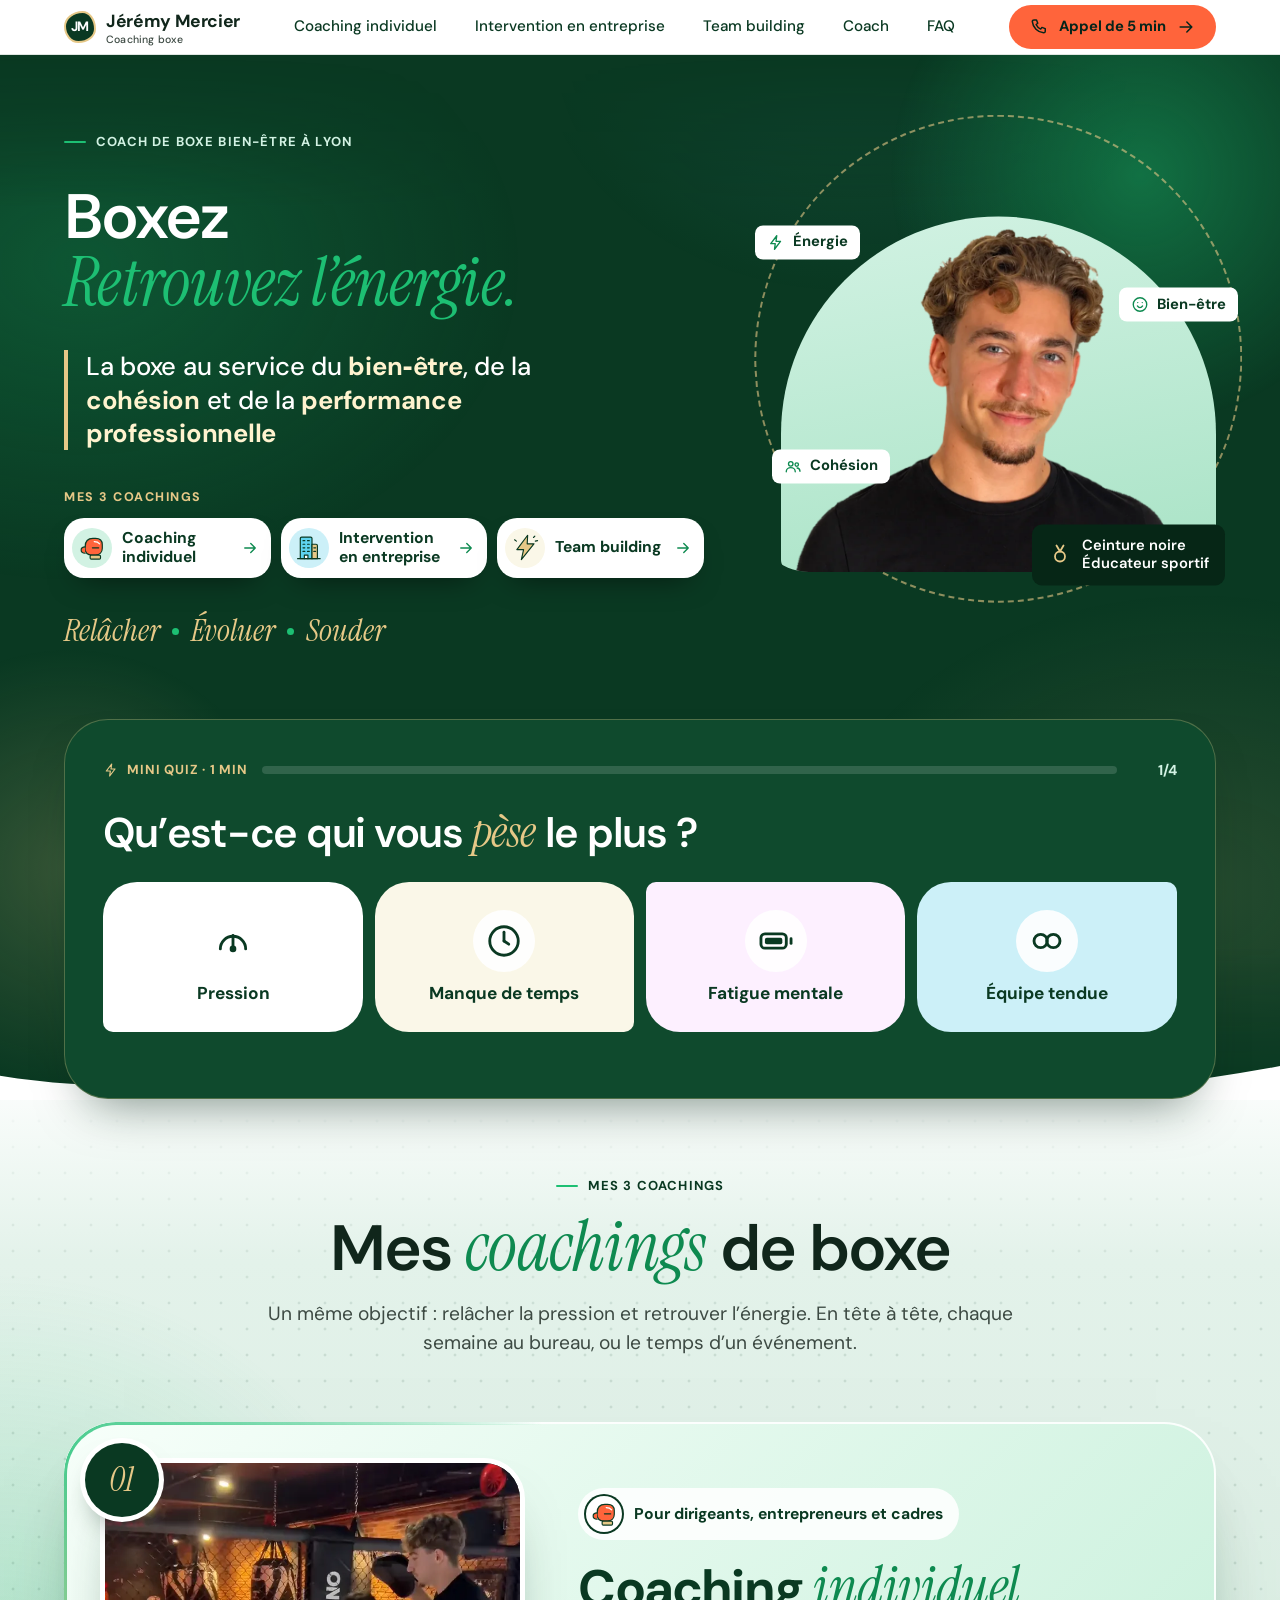
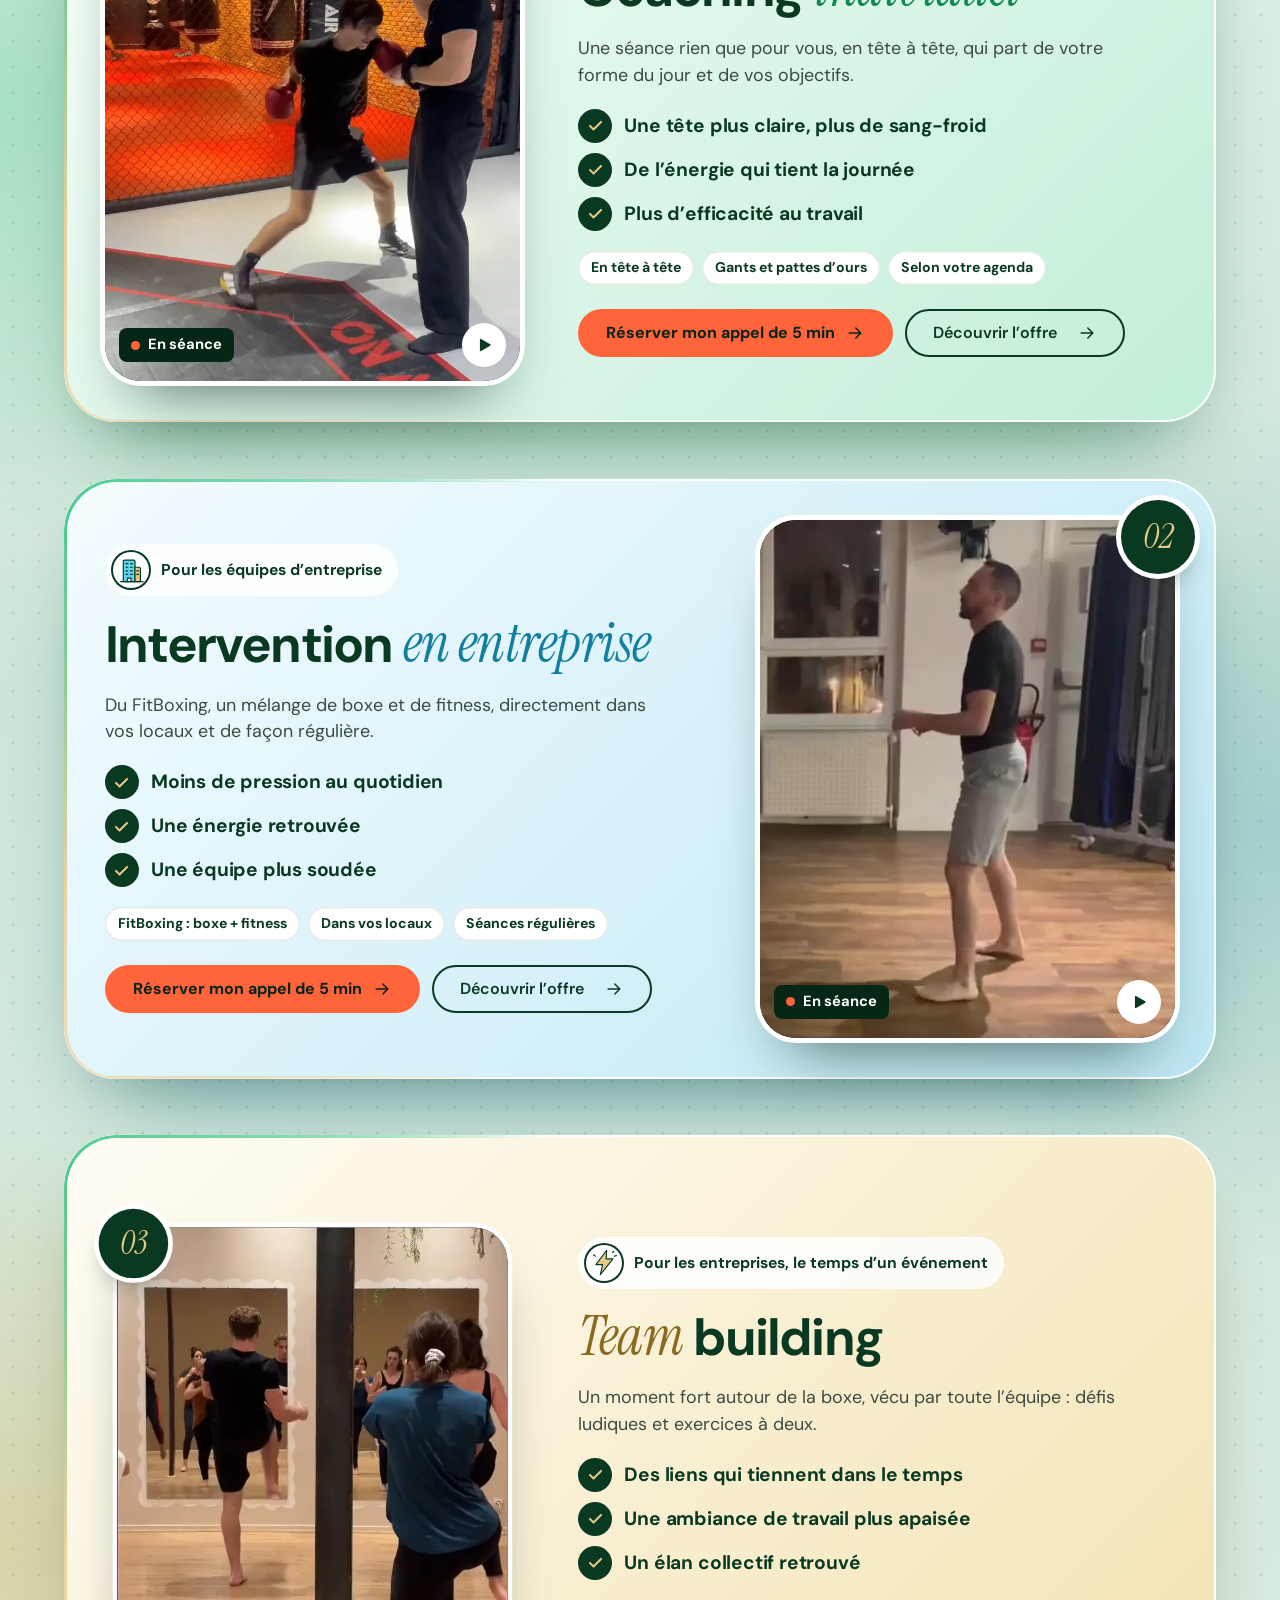
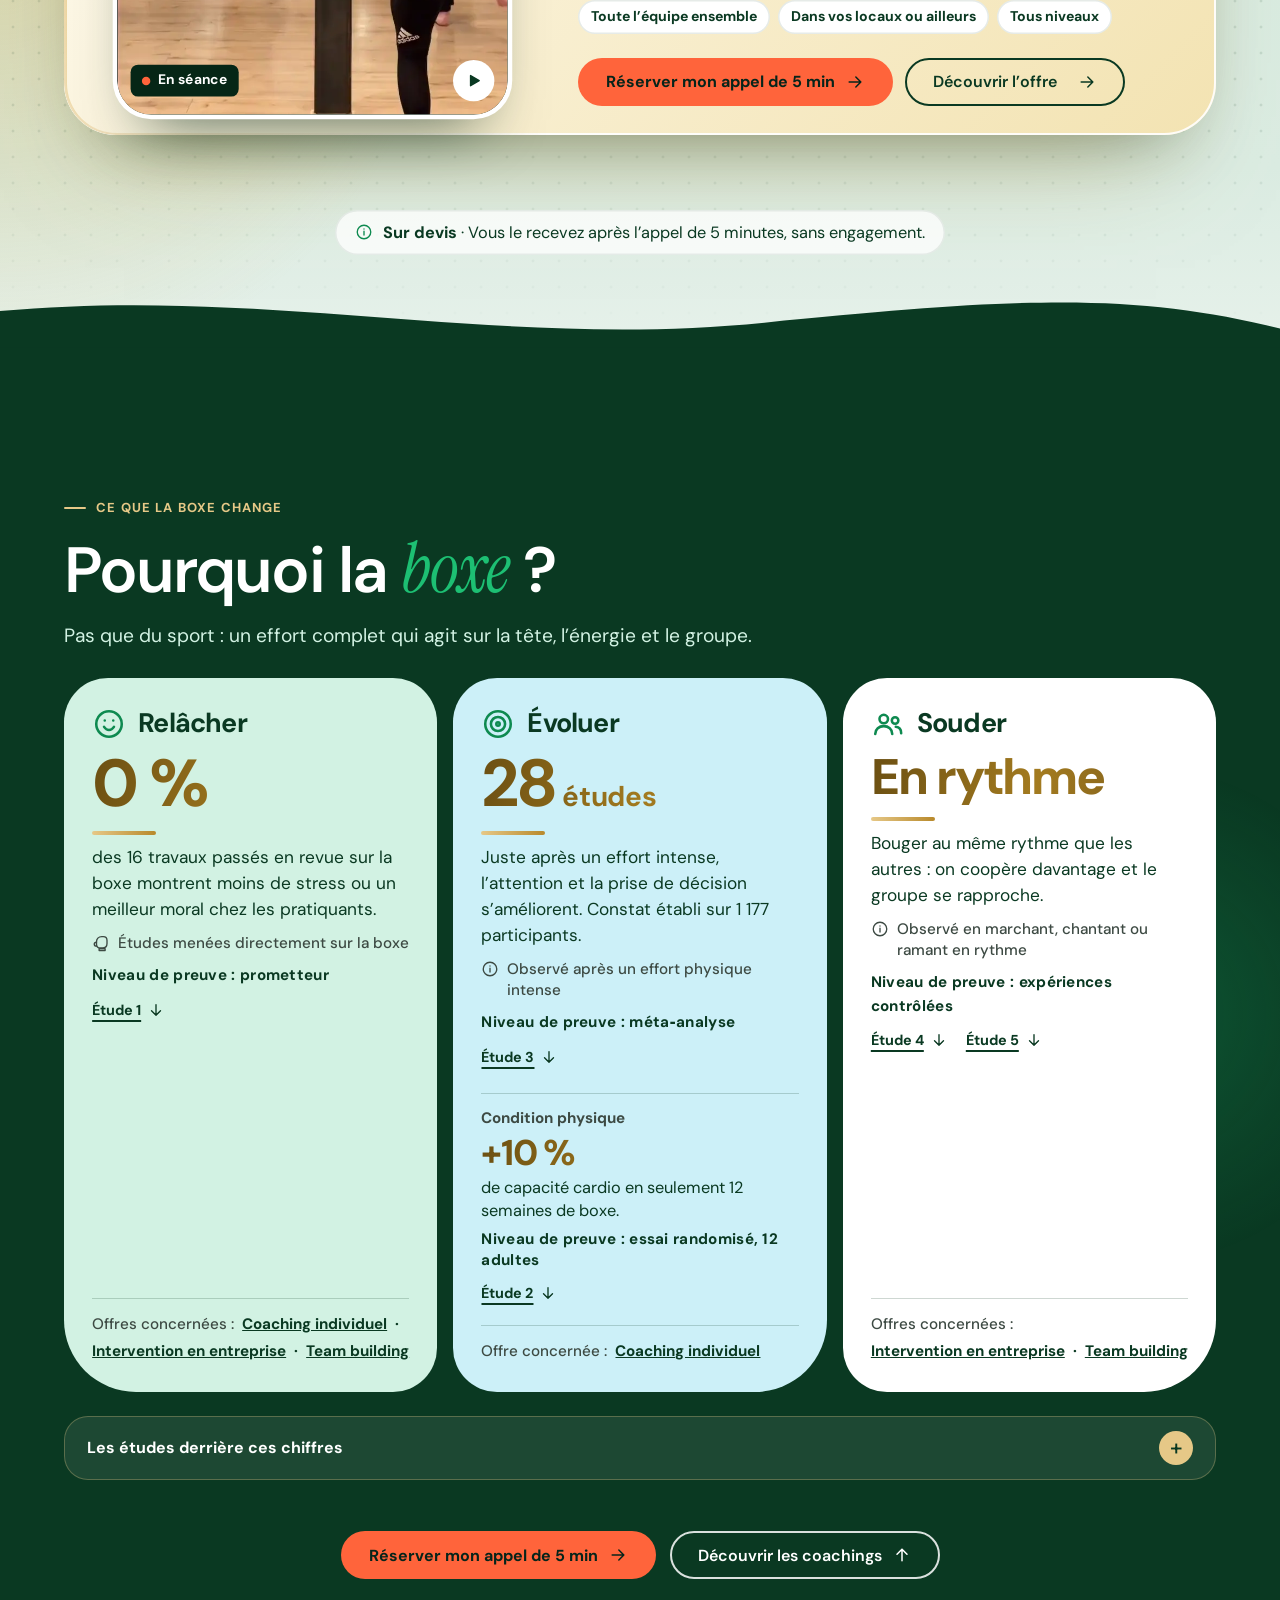
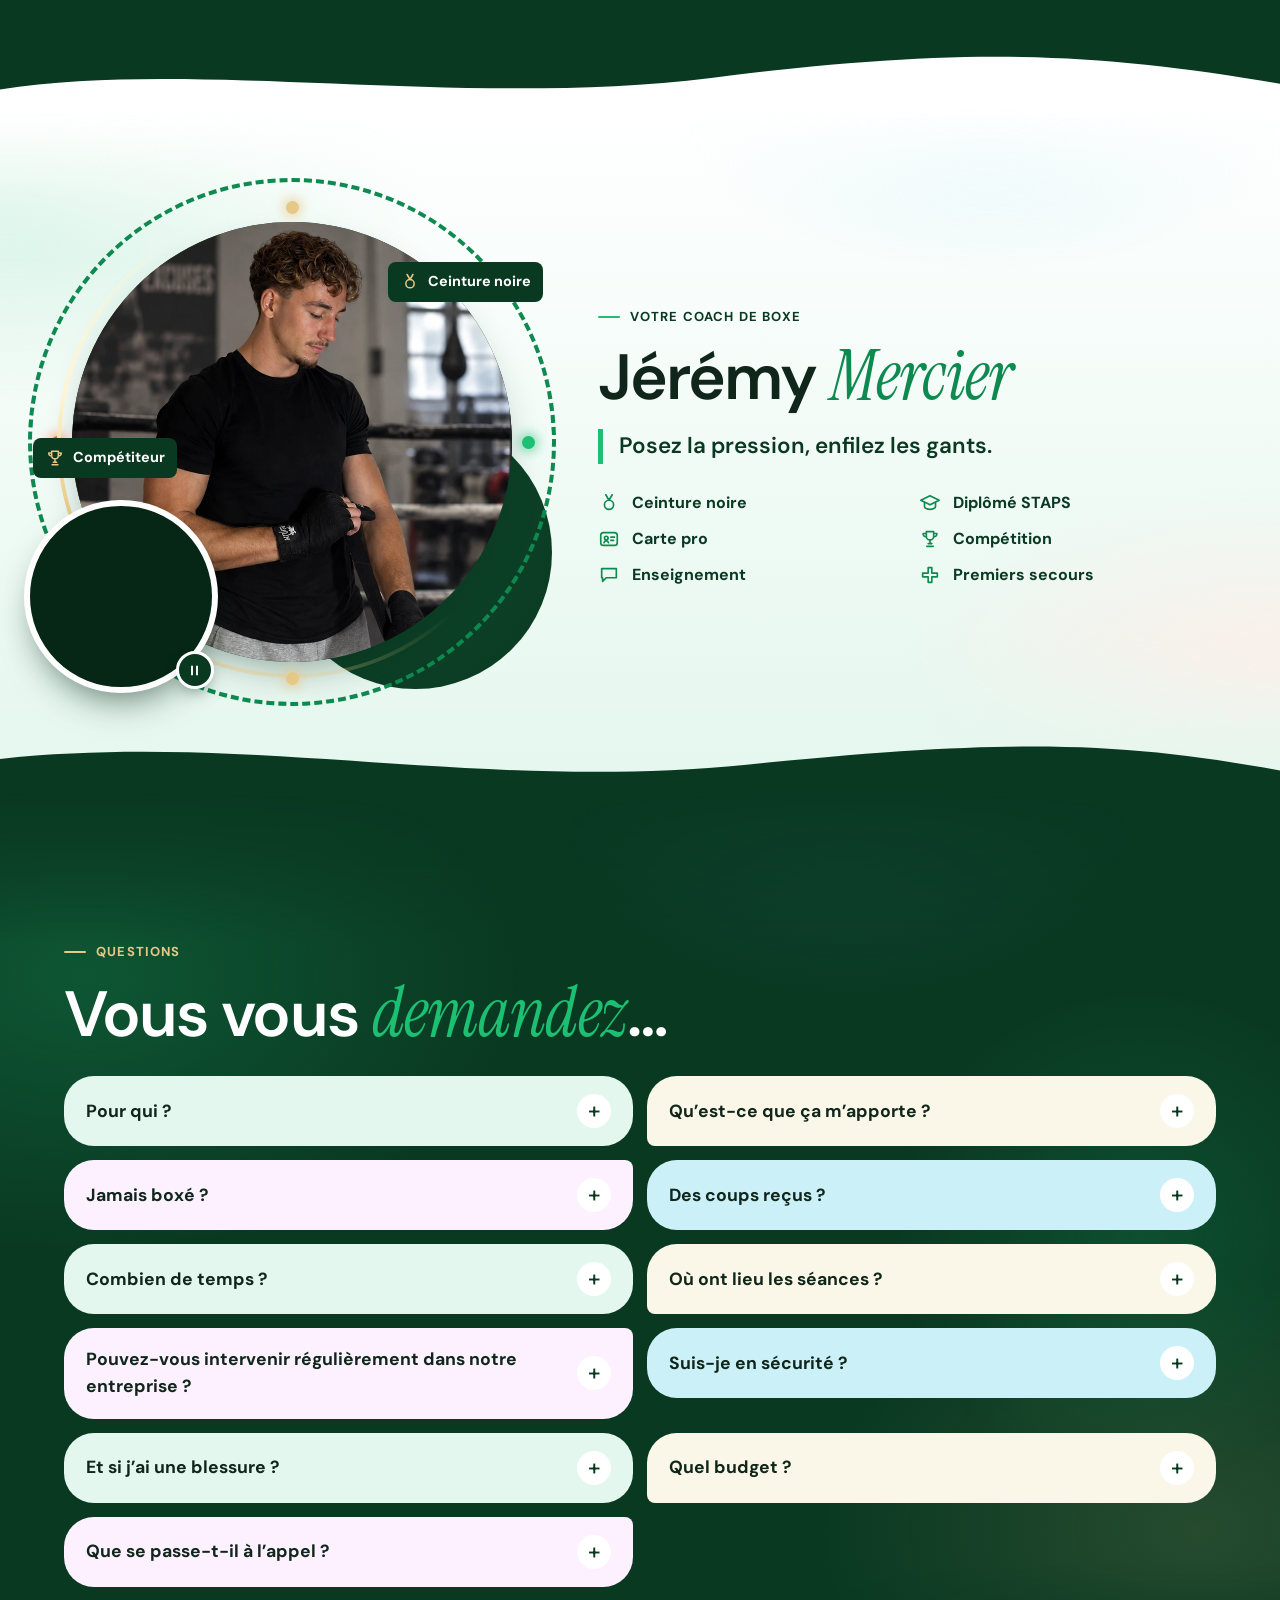
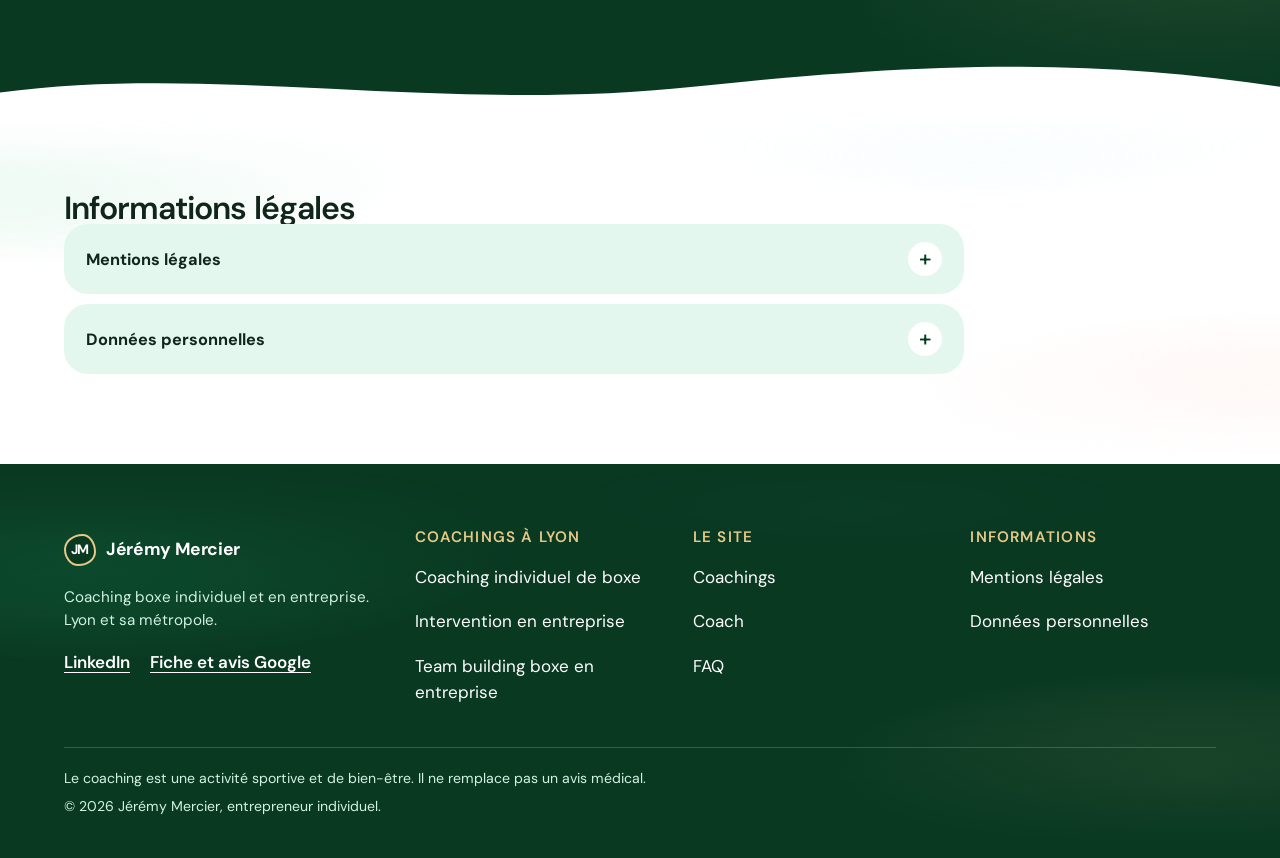
==== index.html @ 4b206526 "Votre coach : nouvelle photo principale (salle de boxe), même cadrage Nouvelle photo recadrée pour p" ====
<!doctype html>
<html lang="fr"><head><meta charset="utf-8"><meta name="viewport" content="width=device-width,initial-scale=1,viewport-fit=cover">
<title>Coach boxe bien-être à Lyon, en entreprise | Jérémy Mercier</title>
<meta name="description" content="Jérémy Mercier, coach de boxe bien-être à Lyon : coaching individuel pour dirigeants, entrepreneurs et cadres, intervention en entreprise et team building.">
<link rel="preload" href="/media/fonts/dm-sans.woff2" as="font" type="font/woff2" crossorigin>
<link rel="preload" href="/media/fonts/instrument-serif-italic.woff2" as="font" type="font/woff2" crossorigin>
<link rel="stylesheet" href="/media/site.css?v=29">
<script>document.documentElement.classList.add('js')</script>
<script src="/media/site.js?v=29" defer></script>
<link rel="dns-prefetch" href="https://calendly.com">
<link rel="canonical" href="https://jeremy-mercier.fr/">
<link rel="icon" href="/favicon.ico?v=2" sizes="any">
<link rel="icon" type="image/png" sizes="48x48" href="/favicon-48x48.png?v=2">
<link rel="icon" type="image/png" sizes="192x192" href="/favicon-192x192.png?v=2">
<link rel="apple-touch-icon" href="/apple-touch-icon.png?v=2">
<meta property="og:type" content="website">
<meta property="og:locale" content="fr_FR">
<meta property="og:site_name" content="Jérémy Mercier, coach de boxe à Lyon">
<meta property="og:url" content="https://jeremy-mercier.fr/">
<meta property="og:title" content="Coach boxe bien-être à Lyon | Jérémy Mercier">
<meta property="og:description" content="Coaching individuel pour dirigeants, entrepreneurs et cadres, intervention en entreprise et team building boxe, à Lyon. Réservez un appel de 5 minutes.">
<meta property="og:image" content="https://jeremy-mercier.fr/media/og-image.jpg?v=2">
<meta property="og:image:width" content="1200">
<meta property="og:image:height" content="630">
<meta property="og:image:alt" content="Jérémy Mercier, coach de boxe bien-être à Lyon">
<meta name="twitter:card" content="summary_large_image">
<meta name="twitter:title" content="Coach boxe bien-être à Lyon | Jérémy Mercier">
<meta name="twitter:description" content="Coaching individuel pour dirigeants, entrepreneurs et cadres, intervention en entreprise et team building boxe, à Lyon.">
<meta name="twitter:image" content="https://jeremy-mercier.fr/media/og-image.jpg?v=2">
<meta name="theme-color" content="#0a3922">
<!-- Données structurées (schema.org). La partie FAQPage reprend mot pour mot les questions visibles de la FAQ : à mettre à jour si la FAQ change. -->
<script type="application/ld+json">
{
 "@context": "https://schema.org",
 "@graph": [
  {
   "@type": "WebSite",
   "@id": "https://jeremy-mercier.fr/#website",
   "url": "https://jeremy-mercier.fr/",
   "name": "Jérémy Mercier, coach de boxe à Lyon",
   "inLanguage": "fr-FR",
   "publisher": {
    "@id": "https://jeremy-mercier.fr/#business"
   }
  },
  {
   "@type": "WebPage",
   "@id": "https://jeremy-mercier.fr/#webpage",
   "url": "https://jeremy-mercier.fr/",
   "name": "Coach boxe bien-être à Lyon, en entreprise | Jérémy Mercier",
   "description": "Coaching individuel pour dirigeants, entrepreneurs et cadres, intervention en entreprise et team building boxe, à Lyon. Réservez un appel de 5 minutes.",
   "inLanguage": "fr-FR",
   "audience": {
    "@type": "Audience",
    "audienceType": "dirigeants, entrepreneurs, cadres, entreprises, équipes"
   },
   "isPartOf": {
    "@id": "https://jeremy-mercier.fr/#website"
   },
   "about": {
    "@id": "https://jeremy-mercier.fr/#business"
   },
   "primaryImageOfPage": {
    "@type": "ImageObject",
    "url": "https://jeremy-mercier.fr/media/og-image.jpg",
    "width": 1200,
    "height": 630
   }
  },
  {
   "@type": "ProfessionalService",
   "@id": "https://jeremy-mercier.fr/#business",
   "name": "Jérémy Mercier, coach de boxe bien-être",
   "url": "https://jeremy-mercier.fr/",
   "description": "Coach de boxe bien-être à Lyon : coaching individuel pour dirigeants, entrepreneurs et cadres, intervention en entreprise (FitBoxing, un mélange de boxe et de fitness) et team building boxe. Tarifs sur devis.",
   "image": "https://jeremy-mercier.fr/media/og-image.jpg",
   "logo": "https://jeremy-mercier.fr/icon-512.png",
   "telephone": "+33 6 31 19 45 69",
   "email": "coaching@jeremy-mercier.fr",
   "sameAs": [
    "https://www.google.com/maps?cid=3707848355843675669",
    "https://www.linkedin.com/in/j%C3%A9r%C3%A9my-mercier-480276442/"
   ],
   "hasMap": "https://www.google.com/maps?cid=3707848355843675669",
   "areaServed": [
    {
     "@type": "City",
     "name": "Lyon"
    },
    {
     "@type": "City",
     "name": "Caluire-et-Cuire"
    },
    {
     "@type": "City",
     "name": "Villeurbanne"
    },
    {
     "@type": "AdministrativeArea",
     "name": "Métropole de Lyon"
    }
   ],
   "knowsAbout": [
    "Boxe",
    "Boxe éducative",
    "Coaching de boxe",
    "Bien-être au travail",
    "Gestion du stress",
    "Cohésion d’équipe",
    "Team building",
    "FitBoxing",
    "Intervention en entreprise"
   ],
   "founder": {
    "@id": "https://jeremy-mercier.fr/#jeremy"
   },
   "employee": {
    "@id": "https://jeremy-mercier.fr/#jeremy"
   },
   "hasOfferCatalog": {
    "@type": "OfferCatalog",
    "name": "Coachings de boxe à Lyon",
    "itemListElement": [
     {
      "@type": "Offer",
      "itemOffered": {
       "@type": "Service",
       "name": "Coaching individuel de boxe",
       "serviceType": "Coaching de boxe individuel",
       "@id": "https://jeremy-mercier.fr/coaching-individuel-boxe-lyon/#service",
      "url": "https://jeremy-mercier.fr/coaching-individuel-boxe-lyon/",
       "audience": {
        "@type": "Audience",
        "audienceType": "dirigeants, entrepreneurs, cadres"
       },
       "description": "Coaching de boxe en tête à tête pour dirigeants, entrepreneurs et cadres, à Lyon. Sur devis.",
       "areaServed": [
        {
         "@type": "City",
         "name": "Lyon"
        },
        {
         "@type": "City",
         "name": "Caluire-et-Cuire"
        },
        {
         "@type": "City",
         "name": "Villeurbanne"
        },
        {
         "@type": "AdministrativeArea",
         "name": "Métropole de Lyon"
        }
       ],
       "provider": {
        "@id": "https://jeremy-mercier.fr/#business"
       }
      }
     },
     {
      "@type": "Offer",
      "itemOffered": {
       "@type": "Service",
       "name": "Intervention en entreprise",
       "serviceType": "Bien-être au travail",
       "@id": "https://jeremy-mercier.fr/intervention-entreprise-boxe-lyon/#service",
      "url": "https://jeremy-mercier.fr/intervention-entreprise-boxe-lyon/",
       "audience": {
        "@type": "Audience",
        "audienceType": "équipes d’entreprise, salariés, entreprises"
       },
       "description": "FitBoxing, un mélange de boxe et de fitness, directement dans l’entreprise et de façon régulière. Nombre de séances et durée définis avec l’entreprise. Sur devis.",
       "areaServed": [
        {
         "@type": "City",
         "name": "Lyon"
        },
        {
         "@type": "City",
         "name": "Caluire-et-Cuire"
        },
        {
         "@type": "City",
         "name": "Villeurbanne"
        },
        {
         "@type": "AdministrativeArea",
         "name": "Métropole de Lyon"
        }
       ],
       "provider": {
        "@id": "https://jeremy-mercier.fr/#business"
       }
      }
     },
     {
      "@type": "Offer",
      "itemOffered": {
       "@type": "Service",
       "name": "Team building boxe",
       "serviceType": "Team building",
       "@id": "https://jeremy-mercier.fr/team-building-boxe-lyon/#service",
      "url": "https://jeremy-mercier.fr/team-building-boxe-lyon/",
       "audience": {
        "@type": "Audience",
        "audienceType": "entreprises, dirigeants, équipes"
       },
       "description": "Team building autour de la boxe pour les entreprises : défis ludiques et exercices à deux, tous niveaux. Sur devis.",
       "areaServed": [
        {
         "@type": "City",
         "name": "Lyon"
        },
        {
         "@type": "City",
         "name": "Caluire-et-Cuire"
        },
        {
         "@type": "City",
         "name": "Villeurbanne"
        },
        {
         "@type": "AdministrativeArea",
         "name": "Métropole de Lyon"
        }
       ],
       "provider": {
        "@id": "https://jeremy-mercier.fr/#business"
       }
      }
     }
    ]
   }
  },
  {
   "@type": "Person",
   "@id": "https://jeremy-mercier.fr/#jeremy",
   "name": "Jérémy Mercier",
   "jobTitle": "Coach de boxe",
   "sameAs": [
    "https://www.linkedin.com/in/j%C3%A9r%C3%A9my-mercier-480276442/"
   ],
   "description": "Coach de boxe bien-être à Lyon, éducateur sportif titulaire de la carte professionnelle, diplômé STAPS, ceinture noire, formé aux premiers secours (PSC1, PSE1).",
   "image": "https://jeremy-mercier.fr/media/jeremy.webp",
   "url": "https://jeremy-mercier.fr/",
   "worksFor": {
    "@id": "https://jeremy-mercier.fr/#business"
   },
   "knowsAbout": [
    "Boxe",
    "Boxe éducative",
    "Coaching de boxe",
    "Bien-être au travail",
    "Gestion du stress",
    "Cohésion d’équipe",
    "Team building",
    "FitBoxing",
    "Intervention en entreprise"
   ],
   "hasCredential": [
    {
     "@type": "EducationalOccupationalCredential",
     "name": "Carte professionnelle d’éducateur sportif",
     "credentialCategory": "Carte professionnelle"
    },
    {
     "@type": "EducationalOccupationalCredential",
     "name": "Licence STAPS",
     "credentialCategory": "degree"
    },
    {
     "@type": "EducationalOccupationalCredential",
     "name": "PSC1, prévention et secours civiques de niveau 1",
     "credentialCategory": "certificate"
    },
    {
     "@type": "EducationalOccupationalCredential",
     "name": "PSE1, premiers secours en équipe de niveau 1",
     "credentialCategory": "certificate"
    }
   ]
  },
  {
   "@type": "FAQPage",
   "@id": "https://jeremy-mercier.fr/#faq",
   "url": "https://jeremy-mercier.fr/",
   "mainEntity": [
    {
     "@type": "Question",
     "name": "Pour qui ?",
     "acceptedAnswer": {
      "@type": "Answer",
      "text": "Pour les dirigeants, entrepreneurs et cadres qui veulent relâcher la pression, et pour les équipes d’entreprise qui veulent être plus soudées et plus sereines."
     }
    },
    {
     "@type": "Question",
     "name": "Qu’est-ce que ça m’apporte ?",
     "acceptedAnswer": {
      "@type": "Answer",
      "text": "Une tête plus claire, plus d’énergie et un vrai moment pour vous. Le travail d’effort, de rythme et de respiration vise moins de tension et plus de concentration, avec des effets que les études encouragent (voir « Pourquoi la boxe »). Chacun avance à son rythme : plus vous venez, plus l’effet s’installe."
     }
    },
    {
     "@type": "Question",
     "name": "Jamais boxé ?",
     "acceptedAnswer": {
      "@type": "Answer",
      "text": "Parfait. Aucun niveau requis : chaque geste est expliqué pas à pas et la séance s’adapte à votre forme du jour. Dès la première fois, vous frappez, vous respirez, vous repartez avec de vraies sensations."
     }
    },
    {
     "@type": "Question",
     "name": "Des coups reçus ?",
     "acceptedAnswer": {
      "@type": "Answer",
      "text": "Non. Vous frappez dans des pattes d’ours et des sacs, sans opposition sauf si vous le demandez : toute l’intensité, sans être touché."
     }
    },
    {
     "@type": "Question",
     "name": "Combien de temps ?",
     "acceptedAnswer": {
      "@type": "Answer",
      "text": "Le format entre dans votre agenda, de la séance courte entre deux rendez-vous au programme plus long. On le choisit ensemble à l’appel."
     }
    },
    {
     "@type": "Question",
     "name": "Où ont lieu les séances ?",
     "acceptedAnswer": {
      "@type": "Answer",
      "text": "Je viens à vous, à Lyon et dans la métropole : dans vos locaux, sans trajet pour vos équipes, ou hors bureau pour changer d’air. Le lieu se précise à l’appel."
     }
    },
    {
     "@type": "Question",
     "name": "Pouvez-vous intervenir régulièrement dans notre entreprise ?",
     "acceptedAnswer": {
      "@type": "Answer",
      "text": "Oui. J’anime du FitBoxing, un mélange de boxe et de fitness, dans votre entreprise : pour relâcher la pression, récupérer de l’énergie et renforcer la cohésion d’équipe. Le nombre de séances et leur durée se décident avec les personnes qui décident dans votre entreprise, lors de l’appel de 5 minutes. Tout est sur devis."
     }
    },
    {
     "@type": "Question",
     "name": "Suis-je en sécurité ?",
     "acceptedAnswer": {
      "@type": "Answer",
      "text": "Oui. Éducateur sportif titulaire d’une carte professionnelle, ceinture noire, formé aux premiers secours (PSC1, PSE1), je vous encadre de bout en bout."
     }
    },
    {
     "@type": "Question",
     "name": "Et si j’ai une blessure ?",
     "acceptedAnswer": {
      "@type": "Answer",
      "text": "Prévenez-moi : j’adapte les gestes à votre corps. En cas de doute, demandez l’avis de votre médecin. Le coaching est une activité sportive et de bien-être, pas un acte médical."
     }
    },
    {
     "@type": "Question",
     "name": "Quel budget ?",
     "acceptedAnswer": {
      "@type": "Answer",
      "text": "Chaque accompagnement est construit sur mesure, donc chiffré sur devis selon votre besoin, la formule et le nombre de personnes. Vous le recevez après l’appel, sans engagement."
     }
    },
    {
     "@type": "Question",
     "name": "Que se passe-t-il à l’appel ?",
     "acceptedAnswer": {
      "@type": "Answer",
      "text": "5 minutes pour cerner votre besoin, répondre à vos questions et vous proposer le format le plus adapté. Simple, rapide, et vous gardez la main."
     }
    }
   ]
  }
 ]
}
</script>
<meta name="claude:viewport-fit-sides" content="cover">
</head><body>
<svg width="0" height="0" style="position:absolute" aria-hidden="true" focusable="false">
  <symbol id="i-smile" viewBox="0 0 24 24"><circle cx="12" cy="12" r="9"/><path d="M8.5 14c1 1.5 2.2 2.2 3.5 2.2s2.5-.7 3.5-2.2M9 9.5h.01M15 9.5h.01"/></symbol>
  <symbol id="i-bolt" viewBox="0 0 24 24"><path d="M13 3L5 13.5h6L10 21l8-10.5h-6z"/></symbol>
  <symbol id="i-trend" viewBox="0 0 24 24"><path d="M3 17l6-6 4 4 8-8M15 7h6v6"/></symbol>
  <symbol id="i-users" viewBox="0 0 24 24"><circle cx="9" cy="8.5" r="3"/><path d="M3 19c0-3.3 2.7-5.5 6-5.5s6 2.2 6 5.5"/><circle cx="17" cy="9.5" r="2.3"/><path d="M17.5 14c2.2.2 3.8 1.9 3.8 4.5"/></symbol>
  <symbol id="i-user" viewBox="0 0 24 24"><circle cx="12" cy="8" r="3.5"/><path d="M5 20c0-3.9 3.1-6.5 7-6.5s7 2.6 7 6.5"/></symbol>
  <symbol id="i-target" viewBox="0 0 24 24"><circle cx="12" cy="12" r="9"/><circle cx="12" cy="12" r="5"/><circle cx="12" cy="12" r="1.2"/></symbol>
  <symbol id="i-medal" viewBox="0 0 24 24"><circle cx="12" cy="14" r="5"/><path d="M8.5 3l3.5 6 3.5-6"/></symbol>
  <symbol id="i-cap" viewBox="0 0 24 24"><path d="M2 9l10-5 10 5-10 5z"/><path d="M6 11.5V16c0 1.5 3 3 6 3s6-1.5 6-3v-4.5"/></symbol>
  <symbol id="i-cross" viewBox="0 0 24 24"><path d="M10 4h4v6h6v4h-6v6h-4v-6H4v-4h6z"/></symbol>
  <symbol id="i-card" viewBox="0 0 24 24"><rect x="3" y="5" width="18" height="14" rx="3"/><circle cx="9" cy="11" r="2"/><path d="M6.5 16c.5-1.6 1.6-2.3 2.5-2.3s2 .7 2.5 2.3M14 10h4M14 13.5h3"/></symbol>
  <symbol id="i-brief" viewBox="0 0 24 24"><rect x="3" y="7" width="18" height="12" rx="2.5"/><path d="M9 7V5.5A1.5 1.5 0 0 1 10.5 4h3A1.5 1.5 0 0 1 15 5.5V7M3 12.5h18"/></symbol>
  <symbol id="i-speak" viewBox="0 0 24 24"><path d="M4 5h16v10H9l-4 4v-4H4z"/></symbol>
  <symbol id="i-trophy" viewBox="0 0 24 24"><path d="M8 4h8v5a4 4 0 0 1-8 0zM8 6H4.5a3 3 0 0 0 3 3.5M16 6h3.5a3 3 0 0 1-3 3.5M12 13v4M8.5 20h7M10 17h4"/></symbol>
  <symbol id="i-arrow" viewBox="0 0 24 24"><path d="M5 12h14M13 6l6 6-6 6"/></symbol>
  <symbol id="i-copy" viewBox="0 0 24 24"><rect x="9" y="9" width="11" height="11" rx="2.5"/><path d="M5 15V6.5A2.5 2.5 0 0 1 7.5 4H15"/></symbol>
  <symbol id="i-check" viewBox="0 0 24 24"><path d="M5 12.5l4.5 4.5L19 7.5"/></symbol>
  <symbol id="i-info" viewBox="0 0 24 24"><circle cx="12" cy="12" r="9"/><path d="M12 11v5M12 8h.01"/></symbol>
  <symbol id="i-mail" viewBox="0 0 24 24"><rect x="3" y="5" width="18" height="14" rx="3"/><path d="M4 7.5l8 6 8-6"/></symbol>
  <symbol id="i-phone" viewBox="0 0 24 24"><path d="M6 3.5h3l1.5 4-2 1.5a11 11 0 0 0 5.5 5.5l1.5-2 4 1.5v3a2 2 0 0 1-2 2A15 15 0 0 1 4 5.5a2 2 0 0 1 2-2z"/></symbol>
  <symbol id="i-glove" viewBox="0 0 24 24"><path d="M6 10.5c0-4 2.5-7 7-7h2c3 0 5 2 5 5v4c0 3.5-2.5 6-6 6h-3c-3 0-5-2-5-5z"/><path d="M6 11c-2 0-3 1-3 2.5S4 16 6 16"/><path d="M9.5 19.5h8V22h-8z"/></symbol>
  <symbol id="i-play" viewBox="0 0 24 24"><path d="M8 5.5v13l11-6.5z" fill="currentColor"/></symbol>
  <symbol id="i-pause" viewBox="0 0 24 24"><path d="M8 5.5v13M16 5.5v13"/></symbol>
  <symbol id="i-shield" viewBox="0 0 24 24"><path d="M12 3l7 3v5.5c0 4.3-3 7.7-7 9.5-4-1.8-7-5.2-7-9.5V6z"/><path d="M9 12l2.2 2.2L15.5 10"/></symbol>
  <symbol id="i-star" viewBox="0 0 24 24"><path d="M12 2l2.3 7.7L22 12l-7.7 2.3L12 22l-2.3-7.7L2 12l7.7-2.3z"/></symbol>
  <symbol id="i-cal" viewBox="0 0 24 24"><rect x="3.5" y="5" width="17" height="15" rx="3"/><path d="M3.5 10h17M8 3v4M16 3v4"/></symbol>
  <symbol id="d-glove" viewBox="0 0 64 64"><g stroke="#0a3922" stroke-width="2.6" stroke-linecap="round" stroke-linejoin="round"><path d="M16 30c0-11 6-18 17-18h6c9 0 15 5 15 14v8c0 9-6 15-15 15H31c-9 0-15-5-15-14z" fill="#ff643b"/><path d="M16 31c-5 0-9 3-9 7s4 7 9 7" fill="#ff643b"/><rect x="27" y="49" width="23" height="9" rx="2.5" fill="#e6c887"/><path d="M36 19c5 0 9 1 12 5" fill="none" stroke="#fff"/><path d="M32 33h14" fill="none"/></g></symbol>
  <symbol id="d-lotus" viewBox="0 0 64 64"><g stroke="#0a3922" stroke-width="2.6" stroke-linecap="round" stroke-linejoin="round"><path d="M32 10c7 8 9 17 0 30-9-13-7-22 0-30z" fill="#fff"/><path d="M31 40C20 40 11 34 7 24c11-1 20 3 24 16z" fill="#d2f2e3"/><path d="M33 40c11 0 20-6 24-16-11-1-20 3-24 16z" fill="#d2f2e3"/><path d="M10 47c6 6 14 9 22 9s16-3 22-9" fill="none"/></g></symbol>
  <symbol id="d-bolt" viewBox="0 0 64 64"><g stroke="#0a3922" stroke-width="2.6" stroke-linecap="round" stroke-linejoin="round"><path d="M37 5L13 37h15l-5 22 28-35H36z" fill="#e6c887"/><path d="M50 10l3-3M54 18l5-1M12 18L8 15" fill="none"/></g></symbol>
  <symbol id="d-people" viewBox="0 0 64 64"><g stroke="#0a3922" stroke-width="2.6" stroke-linecap="round" stroke-linejoin="round"><circle cx="16" cy="25" r="6" fill="#fff"/><circle cx="32" cy="17" r="6.5" fill="#fff"/><circle cx="48" cy="25" r="6" fill="#fff"/><path d="M5 50c0-9 5-15 11-15s11 6 11 15z" fill="#5fd4ef"/><path d="M21 52c0-10 5-17 11-17s11 7 11 17z" fill="#ff643b"/><path d="M37 50c0-9 5-15 11-15s11 6 11 15z" fill="#e6c887"/></g></symbol>
  <symbol id="d-office" viewBox="0 0 64 64"><g stroke="#0a3922" stroke-width="2.6" stroke-linecap="round" stroke-linejoin="round"><path d="M14 57V12a3 3 0 0 1 3-3h20a3 3 0 0 1 3 3v45z" fill="#5fd4ef"/><path d="M40 57V25h9a3 3 0 0 1 3 3v29z" fill="#e6c887"/><path d="M20 17h4M30 17h4M20 25h4M30 25h4M20 33h4M30 33h4M20 41h4M30 41h4M44 33h4M44 41h4" fill="none"/><path d="M23 57v-8h8v8" fill="#fff"/><path d="M8 57h50" fill="none"/></g></symbol>
  <symbol id="i-sun" viewBox="0 0 24 24"><circle cx="12" cy="12" r="4"/><path d="M12 2v2M12 20v2M2 12h2M20 12h2M4.9 4.9l1.4 1.4M17.7 17.7l1.4 1.4M4.9 19.1l1.4-1.4M17.7 6.3l1.4-1.4"/></symbol>
  <symbol id="i-moon" viewBox="0 0 24 24"><path d="M20 14.5A8 8 0 0 1 9.5 4a8 8 0 1 0 10.5 10.5z"/></symbol>
  <symbol id="i-pin" viewBox="0 0 24 24"><path d="M12 21s-6.5-5.6-6.5-11a6.5 6.5 0 0 1 13 0c0 5.4-6.5 11-6.5 11z"/><circle cx="12" cy="10" r="2.4"/></symbol>
  <symbol id="i-plus" viewBox="0 0 24 24"><path d="M12 5v14M5 12h14"/></symbol>
  <symbol id="i-minus" viewBox="0 0 24 24"><path d="M5 12h14"/></symbol>
</svg>

<a class="skip" href="#contenu">Aller au contenu</a>

<header>
  <div class="wrap nav">
    <a class="brand" href="#accueil" aria-label="Jérémy Mercier, coaching boxe : accueil">
      <span class="brand-mark" aria-hidden="true">JM</span>
      <span>Jérémy Mercier<small>Coaching boxe</small></span>
    </a>
    <nav aria-label="Navigation principale">
      <ul>
        <li><a href="/coaching-individuel-boxe-lyon/">Coaching individuel</a></li>
        <li><a href="/intervention-entreprise-boxe-lyon/">Intervention en entreprise</a></li>
        <li><a href="/team-building-boxe-lyon/">Team building</a></li>
        <li class="nav-sec"><a href="#qui">Coach</a></li>
        <li class="nav-sec"><a href="#faq">FAQ</a></li>
      </ul>
    </nav>
    <a class="btn btn-primary btn-sm btn-call" href="#rdv"><svg class="ic ph" aria-hidden="true"><use href="#i-phone"/></svg>Appel de 5&nbsp;min <svg class="ic" aria-hidden="true"><use href="#i-arrow"/></svg></a>
  </div>
  <div class="prog" id="prog" aria-hidden="true"></div>
</header>

<main id="contenu">

<!-- HERO -->
<section class="band dark hero-band" id="accueil">
  <div class="orb o1" aria-hidden="true"></div><div class="orb o2" aria-hidden="true"></div>
  <div class="wrap" id="hero">
    <div class="hero">
      <div class="hero-left">
        <h1>
          <span class="eyebrow">Coach de boxe bien-être à Lyon</span>
          <span class="line">Boxez <span class="roll"><span class="grad">le&nbsp;stress.</span><span class="grad" aria-hidden="true">la&nbsp;pression.</span><span class="grad" aria-hidden="true">la&nbsp;fatigue.</span></span></span>
          <span class="line"><span class="serif">Retrouvez l’énergie.</span></span>
        </h1>
        <p class="hero-lead">La boxe au service du <b>bien&#8209;être</b>, de la <b>cohésion</b> et de la <b>performance professionnelle</b></p>
        <nav class="hero-offers" aria-label="Mes trois coachings">
          <span class="ho-k">Mes 3 coachings</span>
          <ul>
            <li><a class="ho-1" href="#individuel"><span class="ho-ic" aria-hidden="true"><svg viewBox="0 0 64 64"><use href="#d-glove"/></svg></span><span class="ho-t">Coaching individuel</span><svg class="ic ho-ar" aria-hidden="true"><use href="#i-arrow"/></svg></a></li>
            <li><a class="ho-3" href="#intervention-entreprise"><span class="ho-ic" aria-hidden="true"><svg viewBox="0 0 64 64"><use href="#d-office"/></svg></span><span class="ho-t">Intervention en entreprise</span><svg class="ic ho-ar" aria-hidden="true"><use href="#i-arrow"/></svg></a></li>
            <li><a class="ho-2" href="#team-building"><span class="ho-ic" aria-hidden="true"><svg viewBox="0 0 64 64"><use href="#d-bolt"/></svg></span><span class="ho-t">Team building</span><svg class="ic ho-ar" aria-hidden="true"><use href="#i-arrow"/></svg></a></li>
          </ul>
        </nav>
        <p class="hero-trio" aria-label="Relâcher, évoluer, souder"><span>Relâcher</span><i aria-hidden="true"></i><span>Évoluer</span><i aria-hidden="true"></i><span>Souder</span></p>
      </div>

      <div class="hero-right">
        <div class="pt">
          <div class="pt-ring" aria-hidden="true"></div>
          <div class="pt-clip">
            <div class="pt-arch"></div>
            <img class="pt-img px" style="--k:.5" src="media/jeremy.webp" width="960" height="892" alt="Jérémy Mercier, coach de boxe bien-être à Lyon, souriant" fetchpriority="high">
          </div>
          <span class="tag fchip f1"><svg class="ic" aria-hidden="true"><use href="#i-bolt"/></svg>Énergie</span>
          <span class="tag fchip f2"><svg class="ic" aria-hidden="true"><use href="#i-smile"/></svg>Bien-être</span>
          <span class="tag fchip f3"><svg class="ic" aria-hidden="true"><use href="#i-users"/></svg>Cohésion</span>
          <div class="badge-card px" style="--k:1.2"><svg class="ic" aria-hidden="true"><use href="#i-medal"/></svg><span>Ceinture noire<br>Éducateur sportif</span></div>
        </div>
      </div>
    </div>

    <!-- Mini quiz 1 minute -->
    <section class="quiz" id="quiz" aria-label="Mini quiz d’une minute">
      <div class="qz-head">
        <span class="flat qz-chip"><svg class="ic" aria-hidden="true"><use href="#i-bolt"/></svg>Mini quiz · 1 min</span>
        <div class="qz-prog" aria-hidden="true"><i id="qzBar"></i></div>
        <span class="qz-step" id="qzStep" aria-live="polite">1/4</span>
      </div>
      <div id="qzBody" class="qz-view"></div>
    </section>
  </div>
  <div class="wave to-white" aria-hidden="true"><svg viewBox="0 0 1440 60" preserveAspectRatio="none"><path d="M0 34C240 70 480 2 720 32S1200 66 1440 24V60H0z" fill="currentColor"/></svg></div>
</section>

<!-- MES COACHINGS : une grande rangée par offre (vidéo + l'essentiel + appel de 5 min), vidéo une fois à gauche, une fois à droite -->
<section class="band light offers-band" id="accompagnements" style="padding-top:calc(clamp(40px,6vw,80px) + var(--sx))">
  <span class="anchor-alias" id="seances" aria-hidden="true"></span>
  <div class="wrap">
    <div class="head offers-head" data-reveal>
      <span class="eyebrow">Mes 3 coachings</span>
      <h2>Mes <span class="serif">coachings</span> de boxe</h2>
      <p class="lead">Un même objectif&nbsp;: relâcher la pression et retrouver l’énergie. En tête à tête, chaque semaine au bureau, ou le temps d’un événement.</p>
    </div>

    <div class="offer-rows">
      <article class="orow o1" id="individuel" aria-labelledby="t-individuel">
        <div class="orow-vis" data-reveal="scale">
          <div class="vid">
            <video muted loop playsinline preload="none" poster="media/individuel.webp" width="720" height="1280" data-src="media/individuel-720.mp4" data-sources="media/individuel-480.mp4 480 801963, media/individuel-720.mp4 720 1604534, media/individuel-1080.mp4 1080 4945902" aria-label="Jérémy en séance de coaching individuel sur pattes d’ours"></video>
            <div class="vlabel">
              <span class="tag vtag"><span class="live"></span>En séance</span>
              <button class="vbtn" type="button" data-state="playing" aria-label="Mettre la vidéo en pause"><svg class="ic i-pause" aria-hidden="true"><use href="#i-pause"/></svg><svg class="ic i-play" aria-hidden="true"><use href="#i-play"/></svg></button>
            </div>
          </div>
          <span class="orow-num" aria-hidden="true">01</span>
        </div>
        <div class="orow-txt" data-reveal style="--d:.12s">
          <p class="orow-for flat"><span class="orow-ic" aria-hidden="true"><svg viewBox="0 0 64 64"><use href="#d-glove"/></svg></span>Pour dirigeants, entrepreneurs et cadres</p>
          <h3 id="t-individuel">Coaching <span class="serif">individuel</span></h3>
          <p class="orow-pitch">Une séance rien que pour vous, en tête à tête, qui part de votre forme du jour et de vos objectifs.</p>
          <ul class="orow-wins" aria-label="Vos résultats">
            <li><span class="orow-ck" aria-hidden="true"><svg class="ic"><use href="#i-check"/></svg></span>Une tête plus claire, plus de sang-froid</li>
            <li><span class="orow-ck" aria-hidden="true"><svg class="ic"><use href="#i-check"/></svg></span>De l’énergie qui tient la journée</li>
            <li><span class="orow-ck" aria-hidden="true"><svg class="ic"><use href="#i-check"/></svg></span>Plus d’efficacité au travail</li>
          </ul>
          <ul class="orow-tags" aria-label="En bref"><li>En tête à tête</li><li>Gants et pattes d’ours</li><li>Selon votre agenda</li></ul>
          <div class="orow-cta">
            <a class="btn btn-primary" href="#rdv">Réserver mon appel de 5&nbsp;min <svg class="ic" aria-hidden="true"><use href="#i-arrow"/></svg></a>
            <a class="btn btn-secondary" href="/coaching-individuel-boxe-lyon/">Découvrir l’offre<span class="sr-only"> de coaching individuel</span> <svg class="ic" aria-hidden="true"><use href="#i-arrow"/></svg></a>
          </div>
        </div>
      </article>

      <article class="orow o3" id="intervention-entreprise" aria-labelledby="t-intervention">
        <div class="orow-vis" data-reveal="scale">
          <div class="vid">
            <video muted loop playsinline preload="none" poster="media/entreprise.webp" width="720" height="960" data-src="media/entreprise-720.mp4" data-sources="media/entreprise-480.mp4 480 815659, media/entreprise-720.mp4 720 2075119, media/entreprise-1080.mp4 1080 5453924" aria-label="Jérémy en séance de FitBoxing : lancers de médecine-ball, explications au tableau, exercice à la barre"></video>
            <div class="vlabel">
              <span class="tag vtag"><span class="live"></span>En séance</span>
              <button class="vbtn" type="button" data-state="playing" aria-label="Mettre la vidéo en pause"><svg class="ic i-pause" aria-hidden="true"><use href="#i-pause"/></svg><svg class="ic i-play" aria-hidden="true"><use href="#i-play"/></svg></button>
            </div>
          </div>
          <span class="orow-num" aria-hidden="true">02</span>
        </div>
        <div class="orow-txt" data-reveal style="--d:.12s">
          <p class="orow-for flat"><span class="orow-ic" aria-hidden="true"><svg viewBox="0 0 64 64"><use href="#d-office"/></svg></span>Pour les équipes d’entreprise</p>
          <h3 id="t-intervention">Intervention <span class="serif">en entreprise</span></h3>
          <p class="orow-pitch">Du FitBoxing, un mélange de boxe et de fitness, directement dans vos locaux et de façon régulière.</p>
          <ul class="orow-wins" aria-label="Résultats pour vos équipes">
            <li><span class="orow-ck" aria-hidden="true"><svg class="ic"><use href="#i-check"/></svg></span>Moins de pression au quotidien</li>
            <li><span class="orow-ck" aria-hidden="true"><svg class="ic"><use href="#i-check"/></svg></span>Une énergie retrouvée</li>
            <li><span class="orow-ck" aria-hidden="true"><svg class="ic"><use href="#i-check"/></svg></span>Une équipe plus soudée</li>
          </ul>
          <ul class="orow-tags" aria-label="En bref"><li>FitBoxing&nbsp;: boxe + fitness</li><li>Dans vos locaux</li><li>Séances régulières</li></ul>
          <div class="orow-cta">
            <a class="btn btn-primary" href="#rdv">Réserver mon appel de 5&nbsp;min <svg class="ic" aria-hidden="true"><use href="#i-arrow"/></svg></a>
            <a class="btn btn-secondary" href="/intervention-entreprise-boxe-lyon/">Découvrir l’offre<span class="sr-only"> d’intervention en entreprise</span> <svg class="ic" aria-hidden="true"><use href="#i-arrow"/></svg></a>
          </div>
        </div>
      </article>

      <article class="orow o2" id="team-building" aria-labelledby="t-team">
        <div class="orow-vis" data-reveal="scale">
          <div class="vid">
            <video muted loop playsinline preload="none" poster="media/collectif.webp" width="720" height="1280" data-src="media/collectif-720.mp4" data-sources="media/collectif-480.mp4 480 1102819, media/collectif-720.mp4 720 2424831, media/collectif-1080.mp4 1080 6108455" aria-label="Jérémy en séance de team building devant un groupe"></video>
            <div class="vlabel">
              <span class="tag vtag"><span class="live"></span>En séance</span>
              <button class="vbtn" type="button" data-state="playing" aria-label="Mettre la vidéo en pause"><svg class="ic i-pause" aria-hidden="true"><use href="#i-pause"/></svg><svg class="ic i-play" aria-hidden="true"><use href="#i-play"/></svg></button>
            </div>
          </div>
          <span class="orow-num" aria-hidden="true">03</span>
        </div>
        <div class="orow-txt" data-reveal style="--d:.12s">
          <p class="orow-for flat"><span class="orow-ic" aria-hidden="true"><svg viewBox="0 0 64 64"><use href="#d-bolt"/></svg></span>Pour les entreprises, le temps d’un événement</p>
          <h3 id="t-team"><span class="serif">Team</span> building</h3>
          <p class="orow-pitch">Un moment fort autour de la boxe, vécu par toute l’équipe&nbsp;: défis ludiques et exercices à deux.</p>
          <ul class="orow-wins" aria-label="Résultats pour vos équipes">
            <li><span class="orow-ck" aria-hidden="true"><svg class="ic"><use href="#i-check"/></svg></span>Des liens qui tiennent dans le temps</li>
            <li><span class="orow-ck" aria-hidden="true"><svg class="ic"><use href="#i-check"/></svg></span>Une ambiance de travail plus apaisée</li>
            <li><span class="orow-ck" aria-hidden="true"><svg class="ic"><use href="#i-check"/></svg></span>Un élan collectif retrouvé</li>
          </ul>
          <ul class="orow-tags" aria-label="En bref"><li>Toute l’équipe ensemble</li><li>Dans vos locaux ou ailleurs</li><li>Tous niveaux</li></ul>
          <div class="orow-cta">
            <a class="btn btn-primary" href="#rdv">Réserver mon appel de 5&nbsp;min <svg class="ic" aria-hidden="true"><use href="#i-arrow"/></svg></a>
            <a class="btn btn-secondary" href="/team-building-boxe-lyon/">Découvrir l’offre<span class="sr-only"> de team building</span> <svg class="ic" aria-hidden="true"><use href="#i-arrow"/></svg></a>
          </div>
        </div>
      </article>
    </div>

    <p class="offers-note flat" data-reveal><svg class="ic" aria-hidden="true"><use href="#i-info"/></svg><span><b>Sur devis</b> · Vous le recevez après l’appel de 5&nbsp;minutes, sans engagement.</span></p>
  </div>
  <div class="wave to-forest" aria-hidden="true"><svg viewBox="0 0 1440 60" preserveAspectRatio="none"><path d="M0 22C300 -4 560 62 860 34S1280 4 1440 40V60H0z" fill="currentColor"/></svg></div>
</section>

<!-- POURQUOI LA BOXE (après les vidéos) -->
<section class="band dark" id="pourquoi">
  <div class="orb o1" style="top:30%;opacity:.5" aria-hidden="true"></div>
  <div class="wrap">
    <div class="head" data-reveal>
      <span class="eyebrow gold">Ce que la boxe change</span>
      <h2>Pourquoi la <span class="serif">boxe</span>&nbsp;?</h2>
      <p class="lead">Pas que du sport&nbsp;: un effort complet qui agit sur la tête, l’énergie et le groupe.</p>
    </div>
    <div class="fx">
      <article class="fxc c1" data-reveal>
        <div class="fx-head"><svg class="ic fx-ic" aria-hidden="true"><use href="#i-smile"/></svg><h3>Relâcher</h3></div>
        <p class="fx-n" data-count="94" data-suf=" %">94&nbsp;%</p>
        <p class="fx-t">des 16 travaux passés en revue sur la boxe montrent moins de stress ou un meilleur moral chez les pratiquants.</p>
        <p class="flat fx-scope"><svg class="ic" aria-hidden="true"><use href="#i-glove"/></svg>Études menées directement sur la boxe</p>
        <p class="fx-s"><span class="flat lvl">Niveau de preuve&nbsp;: prometteur</span><a class="link-arrow study" href="#etude-1">Étude 1 <svg class="ic down" aria-hidden="true"><use href="#i-arrow"/></svg></a></p>
        <p class="flat fx-for"><small>Offres concernées&nbsp;:</small><a href="/coaching-individuel-boxe-lyon/">Coaching individuel</a> · <a href="/intervention-entreprise-boxe-lyon/">Intervention en entreprise</a> · <a href="/team-building-boxe-lyon/">Team building</a></p>
      </article>
      <article class="fxc c3" data-reveal style="--d:.08s">
        <div class="fx-head"><svg class="ic fx-ic" aria-hidden="true"><use href="#i-target"/></svg><h3>Évoluer</h3></div>
        <p class="fx-n">28<small>&nbsp;études</small></p>
        <p class="fx-t">Juste après un effort intense, l’attention et la prise de décision s’améliorent. Constat établi sur 1&nbsp;177 participants.</p>
        <p class="flat fx-scope"><svg class="ic" aria-hidden="true"><use href="#i-info"/></svg>Observé après un effort physique intense</p>
        <p class="fx-s"><span class="flat lvl">Niveau de preuve&nbsp;: méta&#8209;analyse</span><a class="link-arrow study" href="#etude-3">Étude 3 <svg class="ic down" aria-hidden="true"><use href="#i-arrow"/></svg></a></p>
        <div class="fx-sub">
          <p class="fx-k">Condition physique</p>
          <p class="fx-n2">+10&nbsp;%</p>
          <p>de capacité cardio en seulement 12 semaines de boxe.</p>
          <p class="fx-s"><span class="flat lvl">Niveau de preuve&nbsp;: essai randomisé, 12 adultes</span><a class="link-arrow study" href="#etude-2">Étude 2 <svg class="ic down" aria-hidden="true"><use href="#i-arrow"/></svg></a></p>
        </div>
        <p class="flat fx-for"><small>Offre concernée&nbsp;:</small><a href="/coaching-individuel-boxe-lyon/">Coaching individuel</a></p>
      </article>
      <article class="fxc c6" data-reveal style="--d:.16s">
        <div class="fx-head"><svg class="ic fx-ic" aria-hidden="true"><use href="#i-users"/></svg><h3>Souder</h3></div>
        <p class="fx-n sm">En rythme</p>
        <p class="fx-t">Bouger au même rythme que les autres&nbsp;: on coopère davantage et le groupe se rapproche.</p>
        <p class="flat fx-scope"><svg class="ic" aria-hidden="true"><use href="#i-info"/></svg>Observé en marchant, chantant ou ramant en rythme</p>
        <p class="fx-s"><span class="flat lvl">Niveau de preuve&nbsp;: expériences contrôlées</span><a class="link-arrow study" href="#etude-4">Étude 4 <svg class="ic down" aria-hidden="true"><use href="#i-arrow"/></svg></a><a class="link-arrow study" href="#etude-5">Étude 5 <svg class="ic down" aria-hidden="true"><use href="#i-arrow"/></svg></a></p>
        <p class="flat fx-for"><small>Offres concernées&nbsp;:</small><a href="/intervention-entreprise-boxe-lyon/">Intervention en entreprise</a> · <a href="/team-building-boxe-lyon/">Team building</a></p>
      </article>
    </div>

    <details class="src" id="sources" data-reveal>
      <summary>Les études derrière ces chiffres</summary>
      <ol>
        <li id="etude-1" tabindex="-1">Bozdarov et coll., <em>American Journal of Lifestyle Medicine</em>, 2022. Revue de 16 travaux sur la boxe et la santé mentale&nbsp;: 94&nbsp;% rapportent moins de stress ou un meilleur moral. Qualité des travaux souvent limitée. <a href="https://pmc.ncbi.nlm.nih.gov/articles/PMC10328201" target="_blank" rel="noopener">Voir la publication</a></li>
        <li id="etude-2" tabindex="-1">Cheema et coll., <em>BMC Sports Science, Medicine and Rehabilitation</em>, 2015. Essai randomisé pilote, 12 adultes, 12 semaines (4 séances de 50&nbsp;minutes par semaine) : boxe à 86–89&nbsp;% de la fréquence cardiaque maximale contre 64–77&nbsp;% pour la marche rapide ; VO₂max absolu +10,2&nbsp;% avec la boxe. <a href="https://link.springer.com/article/10.1186/2052-1847-7-3" target="_blank" rel="noopener">Voir la publication</a></li>
        <li id="etude-3" tabindex="-1">Moreau et Chou, <em>Perspectives on Psychological Science</em>, 2019. Méta-analyse de 28 études (1&nbsp;177 participants)&nbsp;: un exercice intense améliore légèrement les fonctions exécutives par rapport au repos. <a href="https://www.psychologicalscience.org/journals/perspectives/1745691619850568/" target="_blank" rel="noopener">Voir la publication</a></li>
        <li id="etude-4" tabindex="-1">Wiltermuth et Heath, <em>Psychological Science</em>, 2009. Trois expériences&nbsp;: marcher au pas ou chanter en rythme avec d’autres favorise ensuite la coopération. <a href="https://www.psychologicalscience.org/journals/psychological-science/j.1467-9280.2008.02253.x/" target="_blank" rel="noopener">Voir la publication</a></li>
        <li id="etude-5" tabindex="-1">Cohen et coll., <em>Biology Letters</em>, 2010. Des rameurs qui s’entraînent en rythme avec leur équipe ont un seuil de douleur plus élevé qu’en solo, signe associé au lien social. <a href="https://pmc.ncbi.nlm.nih.gov/articles/PMC2817271" target="_blank" rel="noopener">Voir la publication</a></li>
      </ol>
      <p class="note">Les études 1 et 2 portent directement sur la boxe. Les études 3, 4 et 5 portent sur l’effort physique intense ou le mouvement en rythme. Ces résultats sont encourageants, sans être une garantie individuelle. Ici, on ne « se défoule » pas : on travaille l’effort, le rythme et la respiration. Le coaching est une activité sportive et de bien-être, pas un acte médical.</p>
    </details>

    <div class="fx-cta" data-reveal>
      <a class="btn btn-primary" href="#rdv">Réserver mon appel de 5&nbsp;min <svg class="ic" aria-hidden="true"><use href="#i-arrow"/></svg></a>
      <a class="btn btn-secondary" href="#accompagnements">Découvrir les coachings <svg class="ic up" aria-hidden="true"><use href="#i-arrow"/></svg></a>
    </div>
  </div>
  <div class="wave to-white" aria-hidden="true"><svg viewBox="0 0 1440 60" preserveAspectRatio="none"><path d="M0 40C220 8 520 60 800 28S1220 0 1440 34V60H0z" fill="currentColor"/></svg></div>
</section>

<!-- COACH -->
<section class="band light" id="qui">
  <div class="wrap about">
    <div class="ab-ph coach-stage" data-reveal="scale">
      <div class="cs-back" aria-hidden="true"></div>
      <div class="cs-ring2" aria-hidden="true"></div>
      <div class="cs-orbit" aria-hidden="true"><i></i><i></i><i></i><i></i></div>
      <div class="cs-ring" aria-hidden="true"></div>
      <div class="cs-photo"><img class="cs-img" src="media/jeremy-coach-2.webp" width="862" height="862" alt="Jérémy Mercier, coach de boxe à Lyon, enroule ses bandes de boxe dans une salle de boxe avant une séance" loading="lazy" decoding="async"></div>
      <!-- médaillon : une photo, une vidéo, une photo, une vidéo… (piloté par site.js) -->
      <div class="cs-mini cs-reel" id="csReel" role="group" aria-roledescription="carrousel" aria-label="Jérémy en compétition, en photos et en vidéos">
        <div class="rl-clip">
          <figure class="rl-it is-on"><img class="rl-ph" src="media/coach-medaille.webp" width="800" height="800" alt="Jérémy Mercier, la médaille autour du cou, poing levé" loading="lazy" decoding="async" style="--o:46% 30%"></figure>
          <figure class="rl-it" aria-hidden="true"><video class="rl-vd" muted playsinline preload="none" poster="media/coach-combat-1.webp" width="464" height="832" data-reel="media/coach-combat-1.mp4" aria-label="Jérémy en combat sur un ring" style="--o:50% 24%;--z:1.25;--zo:40% 50%"></video></figure>
          <figure class="rl-it" aria-hidden="true"><img class="rl-ph" src="media/coach-podium.webp" width="760" height="760" alt="Jérémy Mercier sur la première marche du podium, médaille au cou" loading="lazy" decoding="async" style="--o:50% 28%"></figure>
          <figure class="rl-it" aria-hidden="true"><video class="rl-vd" muted playsinline preload="none" poster="media/coach-combat-2.webp" width="832" height="464" data-reel="media/coach-combat-2.mp4" aria-label="Jérémy en combat de boxe thaïe" style="--o:58% 50%;--z:1.06;--zo:55% 50%"></video></figure>
        </div>
        <button class="rl-btn" type="button" data-state="playing" aria-label="Mettre le diaporama en pause"><svg class="ic i-pause" aria-hidden="true"><use href="#i-pause"/></svg><svg class="ic i-play" aria-hidden="true"><use href="#i-play"/></svg></button>
      </div>
      <div class="tag medal-tag"><svg class="ic" aria-hidden="true"><use href="#i-trophy"/></svg>Compétiteur</div>
      <div class="tag medal-tag m2"><svg class="ic" aria-hidden="true"><use href="#i-medal"/></svg>Ceinture noire</div>
    </div>
    <div>
      <div data-reveal>
        <span class="eyebrow">Votre coach de boxe</span>
        <h2>Jérémy <span class="serif">Mercier</span></h2>
        <p class="lead">Posez la pression, enfilez les gants.</p>
      </div>
      <ul class="badges" data-reveal>
        <li class="flat bd" style="--i:0"><svg class="ic" aria-hidden="true"><use href="#i-medal"/></svg>Ceinture noire</li>
        <li class="flat bd" style="--i:1"><svg class="ic" aria-hidden="true"><use href="#i-cap"/></svg>Diplômé STAPS</li>
        <li class="flat bd" style="--i:2"><svg class="ic" aria-hidden="true"><use href="#i-card"/></svg>Carte pro</li>
        <li class="flat bd" style="--i:3"><svg class="ic" aria-hidden="true"><use href="#i-trophy"/></svg>Compétition</li>
        <li class="flat bd" style="--i:4"><svg class="ic" aria-hidden="true"><use href="#i-speak"/></svg>Enseignement</li>
        <li class="flat bd" style="--i:5"><svg class="ic" aria-hidden="true"><use href="#i-cross"/></svg>Premiers secours</li>
      </ul>
    </div>
  </div>
  <div class="wave to-forest" aria-hidden="true"><svg viewBox="0 0 1440 60" preserveAspectRatio="none"><path d="M0 26C280 -2 540 60 840 32S1260 8 1440 38V60H0z" fill="currentColor"/></svg></div>
</section>

<!-- FAQ (bande foncée : rétablit l'alternance après la suppression de l'ancienne bande « Mes accompagnements ») -->
<section class="band dark" id="faq">
  <div class="orb o1" style="top:20%;opacity:.4" aria-hidden="true"></div>
  <div class="wrap">
    <div class="head" data-reveal>
      <span class="eyebrow gold">Questions</span>
      <h2>Vous vous <span class="serif">demandez</span>&hellip;</h2>
    </div>
    <div class="faq" data-reveal>
      <details class="q">
        <summary>Pour qui ?</summary>
        <div class="ans">Pour les dirigeants, entrepreneurs et cadres qui veulent relâcher la pression, et pour les équipes d’entreprise qui veulent être plus soudées et plus sereines.</div>
      </details>
      <details class="q">
        <summary>Qu’est-ce que ça m’apporte ?</summary>
        <div class="ans">Une tête plus claire, plus d’énergie et un vrai moment pour vous. Le travail d’effort, de rythme et de respiration vise moins de tension et plus de concentration, avec des effets que les études encouragent (voir «&nbsp;Pourquoi la boxe&nbsp;»). Chacun avance à son rythme&nbsp;: plus vous venez, plus l’effet s’installe.</div>
      </details>
      <details class="q">
        <summary>Jamais boxé ?</summary>
        <div class="ans">Parfait. Aucun niveau requis&nbsp;: chaque geste est expliqué pas à pas et la séance s’adapte à votre forme du jour. Dès la première fois, vous frappez, vous respirez, vous repartez avec de vraies sensations.</div>
      </details>
      <details class="q">
        <summary>Des coups reçus ?</summary>
        <div class="ans">Non. Vous frappez dans des pattes d’ours et des sacs, sans opposition sauf si vous le demandez&nbsp;: toute l’intensité, sans être touché.</div>
      </details>
      <details class="q">
        <summary>Combien de temps ?</summary>
        <div class="ans">Le format entre dans votre agenda, de la séance courte entre deux rendez-vous au programme plus long. On le choisit ensemble à l’appel.</div>
      </details>
      <details class="q">
        <summary>Où ont lieu les séances ?</summary>
        <div class="ans">Je viens à vous, à Lyon et dans la métropole&nbsp;: dans vos locaux, sans trajet pour vos équipes, ou hors bureau pour changer d’air. Le lieu se précise à l’appel.</div>
      </details>
      <details class="q">
        <summary>Pouvez-vous intervenir régulièrement dans notre entreprise&nbsp;?</summary>
        <div class="ans">Oui. J’anime du FitBoxing, un mélange de boxe et de fitness, dans votre entreprise&nbsp;: pour relâcher la pression, récupérer de l’énergie et renforcer la cohésion d’équipe. Le nombre de séances et leur durée se décident avec les personnes qui décident dans votre entreprise, lors de l’appel de 5&nbsp;minutes. Tout est sur devis.</div>
      </details>
      <details class="q">
        <summary>Suis-je en sécurité ?</summary>
        <div class="ans">Oui. Éducateur sportif titulaire d’une carte professionnelle, ceinture noire, formé aux premiers secours (PSC1, PSE1), je vous encadre de bout en bout.</div>
      </details>
      <details class="q">
        <summary>Et si j’ai une blessure ?</summary>
        <div class="ans">Prévenez-moi&nbsp;: j’adapte les gestes à votre corps. En cas de doute, demandez l’avis de votre médecin. Le coaching est une activité sportive et de bien-être, pas un acte médical.</div>
      </details>
      <details class="q">
        <summary>Quel budget ?</summary>
        <div class="ans">Chaque accompagnement est construit sur mesure, donc chiffré sur devis selon votre besoin, la formule et le nombre de personnes. Vous le recevez après l’appel, sans engagement.</div>
      </details>
      <details class="q">
        <summary>Que se passe-t-il à l’appel ?</summary>
        <div class="ans">5&nbsp;minutes pour cerner votre besoin, répondre à vos questions et vous proposer le format le plus adapté. Simple, rapide, et vous gardez la main.</div>
      </details>
    </div>
  </div>
  <div class="wave to-white" aria-hidden="true"><svg viewBox="0 0 1440 60" preserveAspectRatio="none"><path d="M0 36C240 6 500 58 780 30S1240 2 1440 30V60H0z" fill="currentColor"/></svg></div>
</section>

<!-- INFORMATIONS LÉGALES (strict nécessaire) -->
<section class="band light legal-band" aria-labelledby="legalTitle">
  <div class="wrap">
    <div class="legal-wrap" id="legal">
      <h2 id="legalTitle">Informations légales</h2>
      <div class="legal">
        <details id="mentions">
          <summary>Mentions légales</summary>
          <div class="ans">
            <p><b>Éditeur et directeur de la publication&nbsp;:</b> Jérémy Mercier, entrepreneur individuel.</p>
            <p><b>SIREN&nbsp;:</b> 130&nbsp;338&nbsp;643. <b>SIRET&nbsp;:</b> 130&nbsp;338&nbsp;643&nbsp;00013.</p>
            <p><b>Adresse&nbsp;:</b> 5&nbsp;avenue Louis Dufour, 69300 Caluire-et-Cuire. <b>Téléphone&nbsp;:</b> 06&nbsp;31&nbsp;19&nbsp;45&nbsp;69. <b>E&#8209;mail&nbsp;:</b> coaching@jeremy-mercier.fr</p>
            <p><b>Éducateur sportif&nbsp;:</b> carte professionnelle n° 06925ED0791, préfecture du Rhône, valable jusqu’au 20/10/2030.</p>
            <p><b>Hébergeur&nbsp;:</b> Monarobase, SARL, 3&nbsp;avenue René Laënnec, 72000 Le Mans. Téléphone&nbsp;: +33&nbsp;(0)9&nbsp;72&nbsp;21&nbsp;22&nbsp;90.</p>
          </div>
        </details>
        <details id="confidentialite">
          <summary>Données personnelles</summary>
          <div class="ans">
            <p><b>Responsable&nbsp;:</b> Jérémy Mercier (coordonnées dans les mentions légales).</p>
            <p><b>Pourquoi&nbsp;:</b> répondre à votre demande, fixer un appel, établir un devis. <b>Données&nbsp;:</b> nom, entreprise, e-mail, téléphone, besoin, créneau.</p>
            <p><b>Destinataires&nbsp;:</b> moi-même et mes prestataires techniques&nbsp;: Calendly, société américaine qui assure la réservation des rendez-vous, et Monarobase (hébergement).</p>
            <p><b>Cookies&nbsp;:</b> ce site n’en dépose pas. Seule la page de réservation, fournie par Calendly, peut en déposer, selon votre choix dans son bandeau.</p>
            <p><b>Durée&nbsp;:</b> le temps de la relation, puis 3&nbsp;ans maximum après le dernier contact.</p>
            <p><b>Vos droits&nbsp;:</b> accès, rectification, effacement, opposition, limitation, portabilité, en m’écrivant à l’adresse ci-dessus. Réclamation possible auprès de la CNIL (cnil.fr).</p>
          </div>
        </details>
      </div>
    </div>
  </div>
</section>

</main>

<footer>
  <div class="wrap">
    <div class="foot">
      <div>
        <a class="brand" href="#accueil" style="color:#fff"><span class="brand-mark" aria-hidden="true">JM</span><span>Jérémy Mercier</span></a>
        <p style="margin-top:14px">Coaching boxe individuel et en entreprise. Lyon et sa métropole.</p>
        <ul class="foot-social">
          <li><a href="https://www.linkedin.com/in/j%C3%A9r%C3%A9my-mercier-480276442/" target="_blank" rel="me noopener">LinkedIn</a></li>
          <li><a href="https://www.google.com/maps?cid=3707848355843675669" target="_blank" rel="noopener">Fiche et avis Google</a></li>
        </ul>
      </div>
      <div>
        <h3>Coachings à Lyon</h3>
        <ul>
          <li><a href="/coaching-individuel-boxe-lyon/">Coaching individuel de boxe</a></li>
          <li><a href="/intervention-entreprise-boxe-lyon/">Intervention en entreprise</a></li>
          <li><a href="/team-building-boxe-lyon/">Team building boxe en entreprise</a></li>
        </ul>
      </div>
      <div>
        <h3>Le site</h3>
        <ul>
          <li><a href="#accompagnements">Coachings</a></li>
          <li><a href="#qui">Coach</a></li>
          <li><a href="#faq">FAQ</a></li>
        </ul>
      </div>
      <div>
        <h3>Informations</h3>
        <ul>
          <li><a href="#mentions" data-open>Mentions légales</a></li>
          <li><a href="#confidentialite" data-open>Données personnelles</a></li>
        </ul>
      </div>
    </div>
    <div class="fine">
      <span>Le coaching est une activité sportive et de bien-être. Il ne remplace pas un avis médical.</span>
      <span>© 2026 Jérémy Mercier, entrepreneur individuel.</span>
    </div>
  </div>
</footer>



<!-- PAGE DE RÉSERVATION : calendrier Calendly intégré (affichée quand l'adresse se termine par #rdv) -->
<div id="rdvPage" aria-label="Réserver un appel de 5 minutes">
  <div class="wrap rdv-top">
    <a class="brand" href="#accueil" aria-label="Jérémy Mercier, retour au site"><span class="brand-mark" aria-hidden="true">JM</span><span>Jérémy Mercier<small>Coaching boxe</small></span></a>
    <a class="back" href="#accueil"><svg class="ic" aria-hidden="true"><use href="#i-arrow"/></svg>Retour au site</a>
  </div>
  <div class="wrap bk">
    <div class="bk-head">
      <span class="eyebrow">Appel découverte</span>
      <h2 id="bkTitle" class="bk-title">Réservez votre <span class="serif">appel</span></h2>
      <ul class="bk-facts" aria-label="L’essentiel">
        <li class="flat"><svg class="ic" aria-hidden="true"><use href="#i-cal"/></svg>5&nbsp;minutes</li>
        <li class="flat"><svg class="ic" aria-hidden="true"><use href="#i-check"/></svg>Sans engagement</li>
        <li class="flat"><svg class="ic" aria-hidden="true"><use href="#i-mail"/></svg>Confirmation par e-mail</li>
      </ul>
    </div>
    <div class="bk-ok" id="bkOk" role="status" hidden>
      <span class="bk-ok-i" aria-hidden="true"><svg viewBox="0 0 24 24"><path d="M5 12.5l4.5 4.5L19 7.5"/></svg></span>
      <div><b>C’est noté&nbsp;!</b> Vous recevez la confirmation par e-mail.</div>
      <a class="btn btn-secondary btn-sm" href="#accueil">Retour au site</a>
    </div>
    <div class="bk-card" id="bkCard">
      <div class="bk-bar" aria-hidden="true"></div>
      <div class="bk-load" id="bkLoad" role="status"><span class="bk-spin" aria-hidden="true"></span>Chargement du calendrier…</div>
      <div class="bk-fb" id="bkFb" hidden>
        <h2>Choisissez votre <span class="serif">créneau</span></h2>
        <p>Le calendrier s’ouvre dans un nouvel onglet, vous revenez ici ensuite.</p>
        <a class="btn btn-primary btn-big" id="bkLink" href="https://calendly.com/coaching-jeremy-mercier/30min" target="_blank" rel="noopener">Ouvrir le calendrier <svg class="ic" aria-hidden="true"><use href="#i-arrow"/></svg></a>
      </div>
    </div>
    <p class="bk-note">La réservation est assurée par Calendly. En réservant, vous acceptez que vos informations servent à fixer cet appel et à vous recontacter. <a href="#confidentialite" data-open>Données personnelles</a></p>
  </div>
</div>


</body></html>
---- media/site.css ----
/* Feuille de style commune à toutes les pages du site (accueil et pages offres).
   Les chemins sont relatifs à ce fichier (media/). */
:root{color-scheme:light;padding-top:env(safe-area-inset-top,0px);padding-bottom:env(safe-area-inset-bottom,0px)}body{margin:0;padding:0}img{max-width:100%}[hidden]:not([hidden=until-found i]){display:none!important}
@font-face{font-family:"DM Sans";font-style:normal;font-weight:100 1000;font-display:swap;src:url(fonts/dm-sans.woff2) format("woff2")}
@font-face{font-family:"Instrument Serif";font-style:normal;font-weight:400;font-display:swap;src:url(fonts/instrument-serif.woff2) format("woff2")}
@font-face{font-family:"Instrument Serif";font-style:italic;font-weight:400;font-display:swap;src:url(fonts/instrument-serif-italic.woff2) format("woff2")}
/* Concept : bandes blanches et vert forêt en alternance, grands titres DM Sans serrés avec un mot en serif italique,
   formes en arches et blobs, un seul accent chaud (corail) pour le bouton de réservation, or champagne pour le prestige.
   Look unique, sans mode sombre : toutes les couleurs sont explicites. */
:root{
  --forest:#0a3922; --forest-2:#0f4a2d; --forest-deep:#062616; --leaf:#1dbf73; --leaf-deep:#0e8a50;
  --coral:#ff643b; --coral-hover:#ff7a58; --on-coral:#06241a;
  --gold:#e6c887; --gold-bright:#fff3cf; --gold-deep:#8a6a1f;
  --paper:#ffffff; --ink:#10261b; --graphite:#3d4a43; --hairline:#dfe6e1; --mute-on-dark:#d2f2e3;
  --mint:#d2f2e3; --sage:#e4f7ee; --sky:#ccf0f8; --cream:#faf7e8; --lilac:#fdf0ff; --peach:#ffede8;
  --font:'DM Sans',ui-sans-serif,system-ui,-apple-system,'Segoe UI',Roboto,sans-serif;
  --serif:'Instrument Serif',Georgia,'Times New Roman',serif;
  --ease:cubic-bezier(.2,.7,.2,1);
  --gutter:max(clamp(16px,5vw,64px),env(safe-area-inset-left,0px));
  --gutter-r:max(clamp(16px,5vw,64px),env(safe-area-inset-right,0px));
}
@property --ang{syntax:'<angle>';inherits:false;initial-value:0deg}
*{box-sizing:border-box}
html{scroll-behavior:smooth;-webkit-text-size-adjust:100%}
body{margin:0;background:var(--paper);color:var(--ink);font-family:var(--font);font-size:17px;line-height:1.55;font-feature-settings:"ss03";overflow-x:hidden}
body::before{content:"";position:fixed;inset:0 0 auto;height:env(safe-area-inset-top,0px);background:var(--paper);z-index:60}
h1,h2,h3,h4,p,ul,ol{margin:0}
ul,ol{padding:0;list-style:none}
a{color:inherit}
svg{display:block}
img,video{max-width:100%}
button{font:inherit}
.ic{width:24px;height:24px;fill:none;stroke:currentColor;stroke-width:1.8;stroke-linecap:round;stroke-linejoin:round;flex:none}
:focus-visible{outline:3px solid var(--leaf);outline-offset:3px;border-radius:10px}
.light :focus-visible,header :focus-visible{outline-color:var(--forest)}
.sr-only{position:absolute;width:1px;height:1px;overflow:hidden;clip:rect(0 0 0 0);white-space:nowrap}
.skip{position:absolute;left:16px;top:-70px;background:var(--forest);color:#fff;padding:10px 18px;border-radius:40px;z-index:80;text-decoration:none}
.skip:focus{top:calc(10px + env(safe-area-inset-top,0px))}

/* Apparition au défilement : décalage seulement, tout reste lisible au repos */
html.js [data-reveal]{translate:0 36px;transition:translate 1s var(--ease) var(--d,0s)}
html.js [data-reveal].in{translate:0 0}
html.js .card[data-reveal]{transition:translate 1s var(--ease) var(--d,0s),transform .35s var(--ease)}
html.js [data-reveal="scale"]{translate:0 36px;scale:.94;transition:translate 1s var(--ease) var(--d,0s),scale 1s var(--ease) var(--d,0s)}
html.js [data-reveal="scale"].in{translate:0 0;scale:1}

/* Structure */
.wrap{max-width:1280px;margin-inline:auto;padding-left:var(--gutter);padding-right:var(--gutter-r);position:relative}
.band{position:relative;overflow-x:clip;padding-block:clamp(64px,9vw,128px) clamp(80px,10vw,150px)}
.dark{background:var(--forest);color:#fff}
.light{background:var(--paper);color:var(--ink)}
.wave{position:absolute;left:0;right:0;bottom:-1px;height:clamp(28px,4.5vw,64px);pointer-events:none;z-index:2}
.wave svg{width:100%;height:100%}
.wave.to-white{color:var(--paper)} .wave.to-forest{color:var(--forest)}
/* Surtitre : texte à plat précédé d'un trait, jamais en pastille */
.eyebrow{display:inline-flex;align-items:center;gap:10px;width:fit-content;font-size:13px;font-weight:700;letter-spacing:.09em;text-transform:uppercase;color:var(--forest);cursor:default}
.eyebrow::before{content:"";width:22px;height:2px;border-radius:2px;background:var(--leaf);flex:none}
.dark .eyebrow{color:var(--mint)}
.eyebrow.gold{color:var(--gold)}
.eyebrow.gold::before{background:var(--gold)}
h1{font-size:clamp(2.5rem,4.9vw,4.3rem);line-height:1;font-weight:600;letter-spacing:-.03em;text-wrap:balance}
h2{font-size:clamp(2.2rem,5vw,4rem);line-height:1.02;font-weight:600;letter-spacing:-.03em;text-wrap:balance}
h3{font-size:clamp(1.3rem,2vw,1.6rem);line-height:1.2;font-weight:700;letter-spacing:-.019em;text-wrap:balance}
.serif{font-family:var(--serif);font-style:italic;font-weight:400;letter-spacing:-.01em;font-size:1.08em}
.dark .serif{color:var(--leaf)}
.light .serif{color:var(--leaf-deep)}
.head{display:grid;gap:16px;max-width:760px;margin-bottom:clamp(36px,5vw,64px)}
.lead{font-size:clamp(1.05rem,1.5vw,1.2rem);max-width:54ch}
.dark .lead{color:var(--mute-on-dark)}
.light .lead{color:var(--graphite)}

/* ---------- Cliquable ou pas : une seule règle pour tout le site ----------
   Cliquable = pastille complète (999px) avec flèche ou « + », états survol / focus / appui visibles.
     .btn-primary   : l'appel de 5 min, corail, partout (un seul par écran)
     .btn-secondary : contour
     .link-arrow    : tertiaire, lien souligné avec flèche
   Non cliquable = jamais de pastille.
     .flat : texte à plat (icône + libellé), sans fond ni bordure
     .tag  : petit rectangle teinté, angles de 8px, sans bordure, sans ombre, sans flottement */
.btn{position:relative;display:inline-flex;align-items:center;justify-content:center;gap:10px;min-height:48px;padding:12px 26px;border-radius:999px;font:600 1rem/1.2 var(--font);text-decoration:none;border:2px solid transparent;cursor:pointer;overflow:hidden;isolation:isolate;transition:background-color .2s ease,transform .25s var(--ease),border-color .2s ease,color .2s ease}
.btn:active{transform:translateY(1px) scale(.97)}
.btn .ic{width:20px;height:20px}
.btn-primary{background:var(--coral);color:var(--on-coral);font-weight:700}
.btn-primary::after{content:"";position:absolute;inset:-20% auto -20% -60%;width:40%;background:linear-gradient(100deg,transparent,rgba(255,255,255,.55),transparent);transform:skewX(-18deg);animation:shine 4.5s ease-in-out infinite;z-index:-1}
@keyframes shine{0%,55%{left:-60%}100%{left:130%}}
.btn-primary:not([disabled]):hover{background:var(--coral-hover);transform:translateY(-2px)}
.btn-primary:not([disabled]):active{transform:translateY(0) scale(.97)}
.btn-secondary{background:transparent;color:var(--forest);border-color:var(--forest)}
.btn-secondary:hover{background:rgba(10,57,34,.09)}
.btn-secondary:active{background:rgba(10,57,34,.16)}
.dark .btn-secondary{color:#fff;border-color:rgba(255,255,255,.85)}
.dark .btn-secondary:hover{background:rgba(255,255,255,.12)}
.dark .btn-secondary:active{background:rgba(255,255,255,.2)}
.btn-big{min-height:60px;padding:16px 36px;font-size:1.1rem}
.btn-sm{min-height:44px;padding:8px 20px;font-size:.95rem}
.link-arrow{display:inline-flex;align-items:center;gap:6px;min-height:44px;font-weight:700;color:inherit;text-decoration:underline;text-decoration-thickness:1.5px;text-underline-offset:5px;cursor:pointer}
.link-arrow .ic{width:18px;height:18px;transition:translate .2s var(--ease)}
.link-arrow:hover{text-decoration-thickness:3px}
.link-arrow:hover .ic{translate:3px 0}
.link-arrow:hover .ic.down{translate:0 3px}
.link-arrow:active{opacity:.7}
.flat{display:inline-flex;align-items:center;gap:8px;background:none;border:0;padding:0;border-radius:0;box-shadow:none;cursor:default}
.flat .ic{width:18px;height:18px;flex:none}
.tag{display:inline-flex;align-items:center;gap:8px;padding:6px 10px;border-radius:8px;border:0;box-shadow:none;cursor:default;font-weight:700;font-size:.88rem;line-height:1.2}
.tag .ic{width:16px;height:16px}
.btn-row{display:flex;flex-wrap:wrap;gap:12px;align-items:center}
.halo{position:relative;display:inline-flex;border-radius:44px}
.halo::before,.halo::after{content:"";position:absolute;inset:0;border-radius:inherit;border:2px solid var(--coral);opacity:0;animation:ping 2.8s ease-out infinite;pointer-events:none}
.halo::after{animation-delay:1.4s}
@keyframes ping{0%{transform:scale(1);opacity:.7}100%{transform:scale(1.28,1.55);opacity:0}}

/* Nav */
header{position:sticky;top:env(safe-area-inset-top,0px);z-index:50;background:rgba(255,255,255,.94);border-bottom:1px solid var(--hairline)}
.prog{position:absolute;left:0;right:0;bottom:-1px;height:3px;background:linear-gradient(90deg,var(--leaf),var(--gold));transform-origin:0 50%;transform:scaleX(0)}
.nav{display:flex;align-items:center;justify-content:space-between;gap:16px;padding-block:12px}
.brand{display:flex;align-items:center;gap:10px;min-height:44px;text-decoration:none;font-weight:700;font-size:1.2rem;letter-spacing:-.02em}
.brand-mark{width:38px;height:38px;background:var(--forest);color:#fff;display:grid;place-items:center;border-radius:58% 42% 55% 45%/48% 56% 44% 52%;font-size:1.05rem;border:2px solid var(--gold)}
.brand small{display:block;font-size:.72rem;font-weight:500;color:var(--graphite);letter-spacing:.02em;line-height:1}
.nav ul{display:flex;gap:6px;font-size:.95rem;font-weight:500}
.nav ul a{display:inline-flex;align-items:center;min-height:44px;padding:8px 16px;border-radius:999px;text-decoration:none;color:var(--forest);transition:background-color .2s}
.nav ul a:hover{background:var(--sage)}
.nav ul a:active{background:var(--mint)}
/* ---------- HERO ---------- */
.hero-band{overflow:visible;overflow-x:clip;clip-path:inset(0 0 -300px 0);position:relative;z-index:3;padding-block:clamp(40px,6vw,88px) 0}
.orb{position:absolute;border-radius:50%;pointer-events:none}
.orb.o1{width:520px;height:520px;right:-120px;top:-140px;background:radial-gradient(circle,rgba(29,191,115,.42),transparent 68%);animation:drift 16s ease-in-out infinite alternate}
.orb.o2{width:460px;height:460px;left:-160px;bottom:-80px;background:radial-gradient(circle,rgba(230,200,135,.2),transparent 68%);animation:drift 20s ease-in-out infinite alternate-reverse}
@keyframes drift{from{transform:translate(0,0)}to{transform:translate(50px,40px)}}
.hero{display:grid;grid-template-columns:minmax(0,1.2fr) minmax(0,.8fr);gap:clamp(32px,5vw,72px);align-items:center}
.hero-left{display:grid;gap:clamp(22px,3vw,34px);min-width:0}
h1 .line{display:block}
h1 .line:first-child,h1 .eyebrow+.line{white-space:nowrap}
/* Surtitre placé dans le H1 (référencement) : même rendu qu'un surtitre posé juste au-dessus du titre */
h1 .eyebrow{display:flex;line-height:1.55;margin-bottom:clamp(22px,3vw,34px)}
.roll{display:inline-grid;vertical-align:bottom;overflow:hidden;padding-bottom:.12em;margin-bottom:-.12em}
.roll span{grid-area:1/1;animation:roll 9s cubic-bezier(.65,0,.25,1) infinite both;translate:0 110%;will-change:translate}
.roll span:nth-child(1){animation-delay:-.4s}
.roll span:nth-child(2){animation-delay:2.6s}
.roll span:nth-child(3){animation-delay:5.6s}
@keyframes roll{0%{translate:0 110%}4.4%,33.3%{translate:0 0}37.7%,100%{translate:0 -110%}}
.grad{background:linear-gradient(100deg,var(--leaf),var(--gold) 55%,var(--leaf));background-size:200% 100%;-webkit-background-clip:text;background-clip:text;color:transparent!important;animation:sheen 6s linear infinite}
@keyframes sheen{to{background-position:200% 0}}
/* Portrait en arche */
.hero-right{position:relative;justify-self:center;width:100%;max-width:460px;--k:1}
.pt{position:relative;aspect-ratio:1/1.02}
.pt-ring{position:absolute;left:50%;top:52%;width:112%;aspect-ratio:1;translate:-50% -50%;border:2px dashed rgba(230,200,135,.6);border-radius:50%;animation:spin2 40s linear infinite}
@keyframes spin2{to{rotate:360deg}}
.pt-clip{position:absolute;inset:0;clip-path:inset(-25% -6% 0 -6% round 0 0 54px 54px)}
.pt-arch{position:absolute;left:0;right:0;bottom:0;height:80%;background:linear-gradient(170deg,var(--mint),#a9e3c6);border-radius:999px 999px 54px 54px}
.pt-img{position:absolute;left:-1%;bottom:-8%;width:102%;height:auto}
/* Mots décoratifs autour du portrait : étiquettes (.tag), léger mouvement conservé */
.fchip{position:absolute;background:#fff;color:var(--forest);font-size:.92rem;padding:8px 12px;animation:bob 4.6s ease-in-out infinite;white-space:nowrap}
.fchip .ic{width:18px;height:18px;color:var(--leaf-deep)}
.fchip.f1{left:-6%;top:22%}
.fchip.f2{right:-5%;top:36%;animation-delay:-1.5s}
.fchip.f3{left:-2%;bottom:20%;animation-delay:-3s}
@keyframes bob{0%,100%{translate:0 -6px}50%{translate:0 8px}}
.badge-card{position:absolute;right:-2%;bottom:-3%;background:var(--forest-deep);color:#fff;border-radius:10px;padding:12px 16px;display:flex;align-items:center;gap:10px;font-weight:600;font-size:.92rem;line-height:1.25;cursor:default}
.badge-card .ic{color:var(--gold)}
.px{translate:calc(var(--mx,0)*var(--k)*14px) calc(var(--my,0)*var(--k)*10px);transition:translate .25s ease-out}


/* ---------- SCHÉMA défis → solution → résultats (allégé) ---------- */
.flow{display:grid;grid-template-columns:minmax(0,1fr) 40px minmax(0,.62fr) 40px minmax(0,1fr);align-items:start;margin-top:clamp(36px,5vw,64px);padding:clamp(16px,2vw,24px) clamp(16px,2.4vw,32px);background:var(--forest-2);border:1px solid rgba(230,200,135,.28);border-radius:44px}
.fgrp{display:grid;gap:14px;justify-items:center}
.flabel{display:flex;align-items:center;gap:10px;font-weight:700;font-size:.8rem;letter-spacing:.1em;text-transform:uppercase;color:var(--gold)}
.fnum{width:26px;height:26px;border-radius:50%;background:var(--gold);color:var(--forest);display:grid;place-items:center;font-family:var(--serif);font-style:italic;font-size:1.05rem;line-height:1;flex:none;letter-spacing:0}
.icons{display:grid;grid-template-columns:repeat(4,minmax(0,1fr));gap:8px;width:100%}
.fi{display:grid;justify-items:center;gap:6px;font-weight:600;font-size:.82rem;text-align:center;line-height:1.15;color:#fff}
.fi .bub{width:clamp(44px,4.4vw,56px);aspect-ratio:1;border-radius:50%;display:grid;place-items:center;background:#fff}
.fi:nth-child(1) .bub{background:var(--peach)}.fi:nth-child(2) .bub{background:var(--cream)}.fi:nth-child(3) .bub{background:var(--lilac)}.fi:nth-child(4) .bub{background:var(--sky)}
.fi svg{width:60%;height:60%;fill:none;stroke:var(--forest);stroke-width:1.8;stroke-linecap:round;stroke-linejoin:round}
.res .fi .bub{background:var(--mint)}
.a-needle{transform-origin:12px 17px;animation:jit 1.6s ease-in-out infinite}
@keyframes jit{0%,100%{rotate:-26deg}25%{rotate:18deg}50%{rotate:-10deg}75%{rotate:26deg}}
.a-hand{transform-origin:12px 12px;animation:spin 5s linear infinite}
@keyframes spin{to{rotate:360deg}}
.a-drain{transform-origin:5px 12px;animation:drain 2.6s ease-in-out infinite alternate}
@keyframes drain{from{scale:.22 1}to{scale:.7 1}}
.a-c1{animation:apart 2.6s ease-in-out infinite alternate}.a-c2{animation:apart2 2.6s ease-in-out infinite alternate}
@keyframes apart{from{translate:-2.5px 0}to{translate:0 0}}
@keyframes apart2{from{translate:2.5px 0}to{translate:0 0}}
.farrow{display:grid;place-items:center;align-self:center}
.farrow span{width:34px;height:34px;border-radius:50%;background:var(--gold);color:var(--forest);display:grid;place-items:center;animation:nudge 1.8s ease-in-out infinite}
.farrow svg{width:18px;height:18px}
@keyframes nudge{0%,100%{translate:-3px 0}50%{translate:4px 0}}
.sol .glove-big{width:clamp(72px,7vw,92px);aspect-ratio:1;border-radius:50%;background:var(--leaf);display:grid;place-items:center;box-shadow:0 0 0 7px rgba(29,191,115,.22)}
.sol .glove-big svg{width:62%;height:62%;animation:punch 1.7s ease-in-out infinite}
@keyframes punch{0%,55%,100%{translate:-4px 0;scale:1}62%{translate:7px 0;scale:1.14}74%{translate:-4px 0;scale:1}}
.sol b{font-size:.98rem;line-height:1.15;text-align:center;color:#fff}
.pop .fi{animation:pop .6s var(--ease) both;animation-delay:calc(var(--i,0)*.12s + .5s)}
@keyframes pop{from{scale:.6;translate:0 8px}to{scale:1;translate:0 0}}
.hero-cta{display:flex;flex-wrap:wrap;gap:14px;align-items:center}

/* ---------- RUBAN DESSINÉ ---------- */
.ribbon{position:relative;z-index:3;overflow:hidden;margin-top:-26px;padding-block:6px}
.ribbon-in{background:var(--leaf);rotate:-1.2deg;width:104%;margin-left:-2%;padding:7px 0;overflow:hidden;border-block:2px solid var(--forest)}
.track{display:flex;width:max-content;animation:slide 40s linear infinite}
.ribbon:hover .track{animation-play-state:paused}
.track span{display:inline-flex;align-items:center;gap:clamp(22px,3vw,40px);padding-right:clamp(22px,3vw,40px)}
.track .dr{width:clamp(34px,3.6vw,44px);height:clamp(34px,3.6vw,44px);flex:none}
.track .dot{width:7px;height:7px;border-radius:50%;background:var(--forest);flex:none}
@keyframes slide{to{translate:-25% 0}}

/* ---------- SÉANCES ---------- */
.sess{display:grid;grid-template-columns:repeat(2,minmax(0,1fr));gap:clamp(20px,4vw,56px);max-width:780px;margin-inline:auto;align-items:start;position:relative}
.sess .vwrap:nth-child(2){margin-top:clamp(0px,6vw,80px)}
.vwrap{position:relative}
.vid{position:relative;aspect-ratio:9/16;border-radius:999px 999px 44px 44px;overflow:hidden;background:var(--forest-deep);border:3px solid var(--forest);box-shadow:0 0 0 3px var(--gold);transform:translateZ(0)}
.vid video,.vid img{position:absolute;inset:0;width:100%;height:100%;object-fit:cover}
.vlabel{position:absolute;left:14px;right:14px;bottom:14px;display:flex;align-items:center;justify-content:space-between;gap:10px}
.vtag{background:var(--forest-deep);color:#fff;padding:8px 12px;font-size:.92rem}
.live{width:9px;height:9px;border-radius:50%;background:var(--coral);animation:blink 1.4s ease-in-out infinite;flex:none}
@keyframes blink{50%{opacity:.25}}
.vbtn{width:44px;height:44px;border-radius:50%;border:0;background:#fff;color:var(--forest);display:grid;place-items:center;cursor:pointer;flex:none}
.vbtn:hover{background:var(--mint)}
.vbtn:active{transform:scale(.92)}
.vbtn .ic{width:20px;height:20px}
.vbtn .i-play{display:none}
.vbtn[data-state="paused"] .i-play{display:block}
.vbtn[data-state="paused"] .i-pause{display:none}
.blob{position:absolute;border-radius:50%;pointer-events:none}
.blob.b1{width:min(60vw,520px);aspect-ratio:1;left:-12%;top:10%;background:var(--mint);opacity:.7}
.blob.b2{width:min(46vw,380px);aspect-ratio:1;right:-8%;bottom:8%;background:var(--peach);opacity:.9}
.seal{position:absolute;left:50%;top:44%;width:clamp(112px,15vw,170px);aspect-ratio:1;translate:-50% -50%;z-index:3;pointer-events:none}
.seal svg{width:100%;height:100%;animation:spin2 24s linear infinite}
.seal text{font:700 14.5px var(--font);letter-spacing:.12em;fill:var(--forest)}
.seal .disc{fill:var(--gold)}
.seal .core{fill:var(--forest)}
.seal-jm{position:absolute;inset:0;display:grid;place-items:center;font-family:var(--serif);font-style:italic;font-size:clamp(1.9rem,3.6vw,2.9rem);color:var(--gold);line-height:1;padding-bottom:.08em}
.book-band{background:radial-gradient(120% 90% at 50% 0%,var(--forest-2),var(--forest) 55%,var(--forest-deep));overflow:hidden}
.sp{position:absolute;width:3px;height:3px;border-radius:50%;background:var(--gold-bright);opacity:.15;animation:twinkle 3.6s ease-in-out infinite}
@keyframes twinkle{0%,100%{opacity:.1;scale:1}50%{opacity:.95;scale:2.2}}
.big5{position:absolute;right:2%;top:-4%;font-family:var(--serif);font-style:italic;font-size:clamp(14rem,34vw,34rem);line-height:.8;color:transparent;-webkit-text-stroke:1px rgba(230,200,135,.2);pointer-events:none;user-select:none}
.invite{position:relative;border-radius:52px;padding:2px;background:linear-gradient(160deg,rgba(230,200,135,.35),rgba(230,200,135,.08));max-width:1120px;margin-inline:auto}
.invite::before{content:"";position:absolute;inset:0;border-radius:inherit;padding:2px;background:conic-gradient(from var(--ang),transparent 0 52%,var(--gold) 72%,var(--gold-bright) 78%,var(--gold) 84%,transparent 100%);-webkit-mask:linear-gradient(#000 0 0) content-box,linear-gradient(#000 0 0);-webkit-mask-composite:xor;mask:linear-gradient(#000 0 0) content-box,linear-gradient(#000 0 0);mask-composite:exclude;animation:angle 7s linear infinite}
@keyframes angle{to{--ang:360deg}}
.invite-in{position:relative;border-radius:50px;background:linear-gradient(165deg,#0d3f27,#082d1b);padding:clamp(28px,5vw,64px);display:grid;grid-template-columns:minmax(0,1.15fr) minmax(0,.85fr);gap:clamp(28px,5vw,64px);align-items:center;overflow:hidden}
.invite h2{font-size:clamp(2.2rem,4.6vw,3.8rem);margin-top:18px}
.invite h2 .serif{color:var(--gold)}
.gold-line{height:1px;background:linear-gradient(90deg,var(--gold),transparent);margin-block:26px;max-width:320px;opacity:.8}
.steps{display:grid;gap:0;position:relative}
.stp{display:grid;grid-template-columns:48px minmax(0,1fr);gap:16px;align-items:center;position:relative;padding-bottom:20px}
.stp:last-child{padding-bottom:0}
.stp::before{content:"";position:absolute;left:23px;top:48px;bottom:0;width:1px;background:repeating-linear-gradient(var(--gold) 0 4px,transparent 4px 9px);opacity:.6}
.stp:last-child::before{display:none}
.stp .n{width:48px;height:48px;border-radius:50%;border:1px solid var(--gold);display:grid;place-items:center;color:var(--gold);background:rgba(230,200,135,.08);font-family:var(--serif);font-style:italic;font-size:1.6rem;line-height:1}
.stp b{font-size:1.1rem;font-weight:600;color:#fff;line-height:1.3}
.stp small{display:block;color:var(--mute-on-dark);font-size:.92rem;font-weight:400}
.cta-zone{display:grid;gap:16px;justify-items:start;margin-top:30px}
.reassure{display:flex;flex-wrap:wrap;gap:8px 20px;color:var(--mute-on-dark);font-size:.95rem;font-weight:500}
.reassure span{display:inline-flex;align-items:center;gap:8px}
.reassure .ic{width:18px;height:18px;color:var(--gold)}
.invite-r{display:grid;gap:20px;justify-items:center;min-width:0;align-self:start}
.contact{grid-column:1/-1;background:rgba(255,255,255,.06);border:1px solid rgba(230,200,135,.35);border-radius:32px;padding:20px 24px;display:grid;grid-template-columns:repeat(2,minmax(0,1fr));gap:12px 16px;scroll-margin-top:100px}
.contact h3{grid-column:1/-1}
.contact.flash{animation:glow 1.6s ease-out}
@keyframes glow{0%{box-shadow:0 0 0 0 rgba(230,200,135,.9)}100%{box-shadow:0 0 0 22px rgba(230,200,135,0)}}
.contact h3{font-size:1rem;color:var(--gold);font-weight:600;letter-spacing:.06em;text-transform:uppercase}
.row{display:flex;flex-wrap:wrap;align-items:center;gap:10px;background:#fff;color:var(--forest);border-radius:999px;padding:6px 6px 6px 18px;font-weight:600;font-size:.95rem}
.row .ic{width:20px;height:20px;color:var(--leaf-deep)}
.row .val{flex:1 1 140px;min-width:0;overflow-wrap:anywhere;user-select:all}
.copy{display:inline-flex;align-items:center;gap:8px;min-height:44px;padding:8px 16px;border-radius:999px;border:1px solid var(--forest);background:#fff;color:var(--forest);font:600 .9rem/1 var(--font);cursor:pointer}
.copy:hover{background:var(--sage)}
.copy .ic{width:18px;height:18px;color:var(--forest)}
details .ans{padding:0 0 22px;color:var(--graphite);max-width:62ch}

.legal-wrap{margin-top:clamp(48px,6vw,88px);padding-top:clamp(28px,4vw,48px);border-top:1px solid var(--hairline)}
.legal details{background:var(--sage);border-radius:24px;padding:0 22px;scroll-margin-top:100px}
.legal summary{font-size:1.02rem}
.legal .ans{padding:0 0 22px;display:grid;gap:12px;font-size:.96rem;color:var(--graphite)}
.legal h4{margin:6px 0 0;font-size:1rem;color:var(--ink)}
.legal ul{display:grid;gap:6px;list-style:disc;padding-left:20px}
.legal .ans p{max-width:75ch}
footer{background:var(--forest);color:#fff;padding-block:clamp(40px,6vw,64px) clamp(28px,4vw,40px)}
.foot{display:grid;grid-template-columns:minmax(0,1.3fr) repeat(2,minmax(0,1fr));gap:32px}
.foot h3{font-size:.95rem;color:var(--gold);font-weight:600;margin-bottom:12px;letter-spacing:.08em;text-transform:uppercase}
.foot ul{display:grid;gap:6px}
.foot a{text-decoration:none}
.foot a:hover{text-decoration:underline;text-underline-offset:4px}
.foot li a{display:inline-block;padding:6px 0}
.foot p{color:var(--mute-on-dark);font-size:.95rem;max-width:42ch}
.fine{margin-top:36px;padding-top:20px;border-top:1px solid rgba(255,255,255,.18);font-size:.88rem;color:var(--mute-on-dark);display:grid;gap:6px}

/* Barre mobile */
.mbar{display:none;position:fixed;left:0;right:0;bottom:0;z-index:55;background:rgba(255,255,255,.96);border-top:1px solid var(--hairline);padding:10px var(--gutter-r) calc(10px + env(safe-area-inset-bottom,0px)) var(--gutter)}
.mbar .btn{width:100%}
.card{transform-style:preserve-3d;transition:transform .35s var(--ease);will-change:transform}
.bt{transform:perspective(900px) rotateX(var(--rx,0deg)) rotateY(var(--ry,0deg))}

/* ---------- PAGE DE RÉSERVATION ---------- */
#rdvPage{display:none;background:var(--paper);min-height:100vh}
body.in-rdv #rdvPage{display:block}
body.in-rdv header,body.in-rdv main,body.in-rdv footer,body.in-rdv .mbar{display:none}
body.in-rdv{padding-bottom:0}
.rdv-top{display:flex;align-items:center;justify-content:space-between;gap:16px;padding-block:14px;border-bottom:1px solid var(--hairline)}
.back{display:inline-flex;align-items:center;gap:8px;min-height:44px;padding:8px 18px;border-radius:999px;border:1px solid var(--ink);text-decoration:none;font-weight:600;font-size:.95rem;color:var(--ink)}
.back:hover{background:var(--sage)}
.back .ic{width:18px;height:18px;rotate:180deg}
.rdv-grid{display:grid;grid-template-columns:minmax(0,1.05fr) minmax(0,.95fr);gap:clamp(24px,5vw,72px);align-items:start;padding-block:clamp(28px,5vw,64px) clamp(48px,7vw,96px)}
.rdv-main{display:grid;gap:22px;min-width:0}
.rdv-main h1{font-size:clamp(2rem,4.4vw,3.2rem)}
.rdv-main h1 .serif{color:var(--leaf-deep)}
.stepper{display:flex;gap:8px;flex-wrap:wrap}
.stepper li{display:flex;align-items:center;gap:8px;padding:6px 14px 6px 6px;border-radius:10px;cursor:default;background:var(--sage);color:var(--graphite);font-weight:600;font-size:.9rem}
.stepper li b{width:26px;height:26px;border-radius:50%;background:#fff;display:grid;place-items:center;font-family:var(--serif);font-style:italic;font-size:1.05rem;font-weight:400;color:var(--forest)}
.stepper li.on{background:var(--forest);color:#fff}
.stepper li.on b{background:var(--gold)}
.stepper li.done{background:var(--mint);color:var(--forest)}
.form{display:grid;gap:16px}
.row2{display:grid;grid-template-columns:repeat(2,minmax(0,1fr));gap:16px}
.fld{display:grid;gap:6px;min-width:0}
.fld label,.fld .lab{font-weight:700;font-size:.92rem;color:var(--forest)}
.fld input{width:100%;min-height:54px;padding:12px 18px;border:2px solid var(--hairline);border-radius:18px;background:#fff;color:var(--ink);font:500 1.05rem var(--font);transition:border-color .2s,box-shadow .2s}
.fld input:focus{outline:none;border-color:var(--leaf);box-shadow:0 0 0 4px rgba(29,191,115,.2)}
.fld input[aria-invalid="true"]{border-color:var(--coral)}
.err{min-height:1.1em;color:#b3341a;font-size:.85rem;font-weight:600}
.opts{display:grid;grid-template-columns:repeat(2,minmax(0,1fr));gap:10px}
.opt{position:relative}
.opt input{position:absolute;opacity:0;inset:0;cursor:pointer;min-height:0;width:100%;height:100%}
.opt span{display:flex;align-items:center;gap:10px;min-height:54px;padding:8px 16px 8px 8px;border-radius:999px;background:var(--sage);color:var(--forest);font-weight:700;font-size:.98rem;line-height:1.15;border:2px solid transparent;transition:background-color .2s,color .2s}
.opt:nth-child(2) span{background:var(--cream)}.opt:nth-child(3) span{background:var(--lilac)}.opt:nth-child(4) span{background:var(--sky)}
.opt .oi{width:38px;height:38px;border-radius:50%;background:#fff;display:grid;place-items:center;flex:none}
.opt .oi svg{width:26px;height:26px}
.opt input:checked + span{background:var(--forest);color:#fff}
.opt input:focus-visible + span{outline:3px solid var(--leaf);outline-offset:3px}
.consent{display:flex;gap:12px;align-items:flex-start;font-size:.92rem;color:var(--graphite)}
.consent input{width:22px;height:22px;margin-top:2px;accent-color:var(--forest);flex:none}
.consent a{color:var(--forest);font-weight:600}
.rdv-main .btn{justify-self:start}
.btn[disabled]{opacity:.45;cursor:not-allowed}
/* calendrier réel (même look que l'animation) */
.cal{background:#fff;border:2px solid var(--hairline);border-radius:28px;padding:clamp(14px,2.4vw,22px);display:grid;gap:12px;max-width:440px}
.cal-h{display:flex;align-items:center;justify-content:space-between;gap:10px}
.cal-h b{font-size:1.15rem;text-transform:capitalize}
.cal-h button{width:44px;height:44px;border-radius:50%;border:0;background:var(--sage);color:var(--forest);display:grid;place-items:center;cursor:pointer}
.cal-h button:disabled{opacity:.35;cursor:not-allowed}
.cal-h button .ic{width:20px;height:20px}
.cal-w,.cal-g{display:grid;grid-template-columns:repeat(7,minmax(0,1fr));gap:4px;text-align:center}
.cal-w span{font-size:.78rem;font-weight:700;color:var(--graphite);letter-spacing:.05em}
.cal-g button,.cal-g i{height:44px}
.cal-g button{border:0;border-radius:50%;background:transparent;color:var(--ink);font:600 1rem var(--font);cursor:pointer;transition:background-color .15s,scale .15s}
.cal-g button:hover:not(:disabled){background:var(--mint)}
.cal-g button:disabled{color:#b7c2bc;cursor:not-allowed}
.cal-g button.free{background:var(--sage);color:var(--forest)}
.cal-g button[aria-pressed="true"]{background:var(--leaf);color:var(--forest);scale:1.08;font-weight:700}
.slots{display:grid;grid-template-columns:repeat(4,minmax(0,1fr));gap:8px}
.slots button{min-height:44px;border-radius:999px;border:2px solid var(--hairline);background:#fff;color:var(--forest);font:700 .95rem var(--font);cursor:pointer;transition:background-color .15s,border-color .15s}
.slots button:hover{border-color:var(--leaf)}
.slots button[aria-pressed="true"]{background:var(--forest);color:#fff;border-color:var(--forest)}
.slots-t{font-weight:700;font-size:.92rem;color:var(--forest)}
.pick{display:flex;align-items:center;gap:10px;min-height:28px;font-weight:700;color:var(--forest)}
.pick .ic{color:var(--leaf-deep)}
.done{display:grid;gap:18px;justify-items:start}
.done .ok{width:96px;height:96px;border-radius:50%;background:var(--leaf);color:var(--forest);display:grid;place-items:center;animation:okpop .7s var(--ease) both}
.done .ok svg{width:52px;height:52px;fill:none;stroke:currentColor;stroke-width:3;stroke-linecap:round;stroke-linejoin:round;stroke-dasharray:40;animation:tick .6s .35s ease-out both}
@keyframes okpop{from{scale:.4;opacity:0}to{scale:1;opacity:1}}
@keyframes tick{from{stroke-dashoffset:40}to{stroke-dashoffset:0}}
.done h2{font-size:clamp(2rem,4.6vw,3.2rem)}
.done .when{display:inline-flex;align-items:center;gap:10px;background:var(--forest);color:#fff;padding:12px 18px;border-radius:10px;font-weight:700;font-size:1.05rem}
.done .when .ic{color:var(--gold)}
.demo-note{background:#fff1a8;color:#4a3b00;padding:10px 14px;border-radius:14px;font-weight:600;font-size:.9rem;max-width:46ch}

/* animation « Après ça » */
.rdv-demo{position:sticky;top:24px;background:linear-gradient(165deg,var(--forest-2),var(--forest-deep));border-radius:44px 44px 44px 120px;padding:clamp(18px,3vw,32px);display:grid;gap:18px;justify-items:center;overflow:hidden}
.rdv-demo::before{content:"";position:absolute;width:80%;aspect-ratio:1;left:10%;top:-20%;border-radius:50%;background:radial-gradient(circle,rgba(29,191,115,.35),transparent 68%);pointer-events:none}
.demo-title{position:relative;justify-self:start;font-family:var(--serif);font-style:italic;font-size:clamp(2.6rem,5vw,3.8rem);line-height:1;color:var(--gold);display:flex;align-items:center;gap:14px}
.demo-title svg{width:34px;height:34px;color:var(--gold);fill:none;stroke:currentColor;stroke-width:2;stroke-linecap:round;stroke-linejoin:round;animation:bobx 1.8s ease-in-out infinite}
@keyframes bobx{0%,100%{translate:0 0}50%{translate:0 6px}}
.dm-box{position:relative;width:100%;display:grid;justify-items:center}
.dm-fit{position:relative;height:calc(434px * var(--k,1));width:calc(340px * var(--k,1))}
.dm{position:absolute;left:0;top:0;width:340px;height:434px;padding:16px;background:#fff;border-radius:28px;color:var(--forest);scale:var(--k,1);transform-origin:0 0;box-shadow:0 24px 60px rgba(0,0,0,.35)}
.dm-h{height:36px;display:flex;align-items:center;justify-content:space-between;font-weight:700;font-size:1.05rem}
.dm-h i{display:flex;gap:6px}.dm-h i b{width:22px;height:22px;border-radius:50%;background:var(--sage)}
.dm-w{height:24px;display:grid;grid-template-columns:repeat(7,44px);text-align:center;font-size:.72rem;font-weight:700;color:var(--graphite);align-items:center}
.dm-g{display:grid;grid-template-columns:repeat(7,44px);grid-auto-rows:38px;text-align:center}
.dm-g span{display:grid;place-items:center;font-weight:600;font-size:.95rem}
.dm-g span.off{color:#b7c2bc}
.dm-g span.tgt{position:relative;z-index:0}
.dm-g span.tgt::before{content:"";position:absolute;width:34px;height:34px;border-radius:50%;background:var(--leaf);z-index:-1;scale:0;animation:dday 10s infinite}
@keyframes dday{0%,27%{scale:0}30%{scale:1.15}33%,95%{scale:1}97%,100%{scale:0}}
.dm-t{margin-top:12px;height:40px;display:grid;grid-template-columns:repeat(3,96px);gap:10px}
.dm-t span{display:grid;place-items:center;border-radius:999px;border:2px solid var(--hairline);font-weight:700;font-size:.9rem}
.dm-t span.sel{animation:dchip 10s infinite}
@keyframes dchip{0%,45%{background:#fff;color:var(--forest);border-color:var(--hairline)}48%,95%{background:var(--forest);color:#fff;border-color:var(--forest)}97%,100%{background:#fff;color:var(--forest);border-color:var(--hairline)}}
.dm-b{position:relative;margin-top:14px;height:48px;border-radius:999px;background:var(--coral);color:var(--on-coral);display:grid;place-items:center;font-weight:700;overflow:hidden;animation:dbtn 10s infinite}
.dm-b span{grid-area:1/1;display:flex;align-items:center;gap:8px}
.dm-b .a{animation:dla 10s infinite}.dm-b .b{opacity:0;animation:dlb 10s infinite}
.dm-b svg{width:20px;height:20px;fill:none;stroke:currentColor;stroke-width:3;stroke-linecap:round;stroke-linejoin:round}
@keyframes dbtn{0%,66%{scale:1;background:var(--coral)}69%{scale:.95}72%{scale:1;background:var(--coral)}75%,95%{background:var(--leaf)}97%,100%{background:var(--coral)}}
@keyframes dla{0%,72%{opacity:1}74%,95%{opacity:0}97%,100%{opacity:1}}
@keyframes dlb{0%,72%{opacity:0}75%,95%{opacity:1}97%,100%{opacity:0}}
.dm-cur{position:absolute;left:0;top:0;width:0;height:0;animation:dcur 10s infinite;z-index:3;pointer-events:none}
.dm-cur svg{position:absolute;left:-3px;top:-2px;width:30px;height:30px;filter:drop-shadow(0 3px 4px rgba(0,0,0,.35))}
.dm-cur .rp{position:absolute;left:-18px;top:-18px;width:36px;height:36px;border-radius:50%;border:3px solid var(--forest);opacity:0;animation:drp 10s infinite}
@keyframes dcur{0%,6%{translate:300px 70px;opacity:0}9%{opacity:1}26%,34%{translate:var(--cx) var(--cy)}44%,52%{translate:var(--tx) var(--ty)}66%,74%{translate:var(--bx) var(--by)}92%{opacity:1}96%,100%{translate:var(--bx) var(--by);opacity:0}}
@keyframes drp{0%,27%{scale:.3;opacity:0}29%{scale:.4;opacity:.9}35%{scale:1.7;opacity:0}36%,45%{scale:.3;opacity:0}47%{scale:.4;opacity:.9}53%{scale:1.7;opacity:0}54%,67%{scale:.3;opacity:0}69%{scale:.4;opacity:.9}75%{scale:1.7;opacity:0}100%{scale:.3;opacity:0}}
.dm-toast{position:absolute;right:14px;top:-6px;translate:0 -100%;background:var(--leaf);color:var(--forest);padding:8px 16px;border-radius:999px;font-weight:700;font-size:.9rem;white-space:nowrap;opacity:0;animation:dtoast 10s infinite}
@keyframes dtoast{0%,74%{opacity:0;translate:0 -60%}78%,93%{opacity:1;translate:0 -100%}97%,100%{opacity:0}}

@media (max-width:900px){
  .rdv-grid{grid-template-columns:1fr}
  .rdv-demo{position:relative;top:0;order:-1;border-radius:36px 36px 36px 80px}
}
@media (max-width:560px){
  .row2,.opts{grid-template-columns:1fr}
  .slots{grid-template-columns:repeat(3,minmax(0,1fr))}
}
@media (prefers-reduced-motion:reduce){
  .dm-g span.tgt::before{scale:1}
  .dm-b{background:var(--leaf)}.dm-b .a{opacity:0}.dm-b .b{opacity:1}
  .dm-cur{opacity:0}
}

[hidden]{display:none!important}

/* ---------- MINI QUIZ 1 MIN (remplace défis → solution → résultats) ---------- */
.quiz{position:relative;margin-top:clamp(36px,5vw,64px);background:var(--forest-2);border:1px solid rgba(230,200,135,.3);border-radius:44px;padding:clamp(20px,3vw,40px);overflow:hidden;min-height:380px;display:grid;align-content:start;gap:clamp(18px,2.4vw,28px)}
.qz-head{display:flex;align-items:center;gap:14px;flex-wrap:wrap}
.qz-chip{color:var(--gold);font-weight:700;font-size:.82rem;letter-spacing:.06em;text-transform:uppercase}
.qz-chip .ic{width:16px;height:16px}
.qz-prog{flex:1 1 120px;height:8px;border-radius:99px;background:rgba(255,255,255,.14);overflow:hidden;min-width:100px}
.qz-prog i{display:block;height:100%;width:0;border-radius:inherit;background:linear-gradient(90deg,var(--leaf),var(--gold));transition:width .6s var(--ease)}
.qz-step{font-weight:700;font-size:.9rem;color:var(--mute-on-dark);min-width:3.2em;text-align:right}
.qz-q{font-size:clamp(1.6rem,3.4vw,2.6rem);line-height:1.05;font-weight:600;letter-spacing:-.03em;color:#fff;text-wrap:balance}
.qz-q .serif{color:var(--gold)}
.qz-view{display:grid;gap:clamp(18px,2.4vw,26px);animation:qin .5s var(--ease) both}
@keyframes qin{from{opacity:0;translate:28px 0}to{opacity:1;translate:0 0}}
.qz-opts{display:grid;grid-template-columns:repeat(4,minmax(0,1fr));gap:12px}
.qz-opts.two{grid-template-columns:repeat(2,minmax(0,1fr));max-width:720px}
.qz-opt{position:relative;display:grid;justify-items:center;align-content:center;gap:12px;min-height:150px;padding:18px 12px;border:3px solid transparent;border-radius:34px 34px 34px 10px;background:#fff;color:var(--forest);font:700 1.08rem/1.15 var(--font);text-align:center;cursor:pointer;transition:translate .3s var(--ease),background-color .2s,color .2s,border-color .2s}
.qz-opt:nth-child(2){border-radius:34px 34px 10px 34px;background:var(--cream)}
.qz-opt:nth-child(3){border-radius:10px 34px 34px 34px;background:var(--lilac)}
.qz-opt:nth-child(4){border-radius:34px 10px 34px 34px;background:var(--sky)}
.qz-opts.two .qz-opt:nth-child(1){background:var(--mint)}
.qz-opt:hover{translate:0 -5px}
.qz-opt .bub{width:62px;height:62px;border-radius:50%;background:rgba(255,255,255,.9);display:grid;place-items:center}
.qz-opt .bub svg{width:38px;height:38px;fill:none;stroke:var(--forest);stroke-width:1.8;stroke-linecap:round;stroke-linejoin:round}
.qz-opt[aria-pressed="true"]{background:var(--forest);color:#fff;border-color:var(--gold);translate:0 -5px}
.qz-opt[aria-pressed="true"] .bub{background:var(--gold)}
.qz-opt small{display:block;font-weight:500;font-size:.85rem;opacity:.75;margin-top:3px}
.qz-back{justify-self:start;display:inline-flex;align-items:center;gap:8px;min-height:44px;padding:8px 16px;border-radius:999px;border:1px solid rgba(255,255,255,.5);background:transparent;color:#fff;font:600 .92rem var(--font);cursor:pointer}
.qz-back:hover{background:rgba(255,255,255,.1)}
.qz-back .ic{width:18px;height:18px;rotate:180deg}
/* chargement */
.qz-load{display:grid;justify-items:center;gap:18px;padding:clamp(24px,4vw,56px) 0;text-align:center;color:#fff}
.qz-load .gl{width:96px;height:96px;border-radius:50%;background:var(--leaf);display:grid;place-items:center;box-shadow:0 0 0 0 rgba(29,191,115,.5);animation:pulse 1.2s ease-out infinite}
.qz-load .gl svg{width:60%;height:60%;animation:punch 0.9s ease-in-out infinite}
@keyframes pulse{to{box-shadow:0 0 0 28px rgba(29,191,115,0)}}
.qz-load b{font-size:1.2rem}
.qz-dots{display:flex;gap:8px}.qz-dots i{width:10px;height:10px;border-radius:50%;background:var(--gold);animation:dotb 1s ease-in-out infinite}.qz-dots i:nth-child(2){animation-delay:.15s}.qz-dots i:nth-child(3){animation-delay:.3s}
@keyframes dotb{0%,100%{translate:0 0;opacity:.5}50%{translate:0 -8px;opacity:1}}
/* résultat */
.qz-grid{display:grid;grid-template-columns:minmax(0,.8fr) minmax(0,1fr) minmax(0,1.35fr);gap:14px;align-items:stretch}
.qc{position:relative;display:grid;gap:14px;align-content:start;background:#fff;color:var(--forest);padding:clamp(18px,2vw,26px);border-radius:32px;animation:qrise .7s var(--ease) both;animation-delay:var(--d,0s)}
.qc:nth-child(1){border-radius:32px 32px 32px 8px;background:var(--peach)}
.qc:nth-child(2){background:var(--cream)}
.qc:nth-child(3){border-radius:32px 32px 8px 32px;background:var(--mint)}
@keyframes qrise{from{opacity:0;translate:0 24px}to{opacity:1;translate:0 0}}
.qh{display:flex;align-items:center;gap:10px;font-weight:700;font-size:.82rem;letter-spacing:.1em;text-transform:uppercase}
.qc .fnum{background:var(--forest);color:var(--gold)}
.qic{width:84px;height:84px;border-radius:50%;background:#fff;display:grid;place-items:center}
.qic svg{width:54px;height:54px;fill:none;stroke:var(--forest);stroke-width:1.7;stroke-linecap:round;stroke-linejoin:round}
.qname{font-size:clamp(1.5rem,2.4vw,2rem);letter-spacing:-.03em;line-height:1.05}
.qname .serif{color:var(--leaf-deep)}
.qc p.sent{font-size:1rem;color:var(--graphite)}
.qsteps{display:grid;gap:12px;counter-reset:s}
.qsteps li{counter-increment:s;display:grid;grid-template-columns:34px minmax(0,1fr);gap:12px;align-items:center;font-weight:600;line-height:1.25}
.qsteps li::before{content:counter(s);width:34px;height:34px;border-radius:50%;background:var(--forest);color:var(--gold);display:grid;place-items:center;font-family:var(--serif);font-style:italic;font-size:1.2rem;font-weight:400}
.qrec{width:fit-content;background:var(--forest);color:#fff;padding:9px 14px;font-size:.95rem;margin-top:4px}
.qrec .ic{color:var(--gold);width:20px;height:20px}
.meters{display:grid;gap:10px}
.mt{display:grid;grid-template-columns:112px minmax(0,1fr);gap:10px;align-items:center;font-weight:700;font-size:.9rem}
.mt .bar{height:14px;border-radius:99px;background:rgba(10,57,34,.14);overflow:hidden}
.mt .bar i{display:block;height:100%;width:var(--from);border-radius:inherit;background:var(--coral);transition:width 1.6s var(--ease) var(--dl),background-color 1.6s var(--dl)}
.qc.go .mt .bar i{width:var(--to);background:var(--leaf)}
.gl2{display:grid;grid-template-columns:repeat(2,minmax(0,1fr));gap:14px}
.gl2 b{display:block;font-size:.8rem;letter-spacing:.08em;text-transform:uppercase;margin-bottom:8px;color:var(--leaf-deep)}
.gl2 ul{display:grid;gap:8px}
.gl2 li{display:flex;gap:8px;align-items:flex-start;font-weight:600;font-size:.95rem;line-height:1.25}
.gl2 li .ic{width:18px;height:18px;margin-top:1px;color:var(--leaf-deep)}
.qz-cta{display:flex;flex-wrap:wrap;align-items:center;gap:14px 22px}
.qz-note{font-size:.84rem;color:var(--mute-on-dark);max-width:52ch}
.qz-redo{background:transparent;border:1px solid rgba(255,255,255,.6);color:#fff;border-radius:999px;min-height:44px;padding:8px 18px;font:600 .92rem var(--font);cursor:pointer}
.qz-redo:hover{background:rgba(255,255,255,.1)}
.qz-conf{position:absolute;left:50%;top:40%;width:0;height:0;pointer-events:none}
.qz-conf i{position:absolute;width:9px;height:9px;border-radius:50%;background:var(--gold);animation:conf 1.2s ease-out both}
@keyframes conf{from{translate:0 0;opacity:1;scale:1}to{translate:var(--x) var(--y);opacity:0;scale:.3}}

@media (max-width:1080px){
  .qz-opts{grid-template-columns:repeat(2,minmax(0,1fr))}
  .qz-grid{grid-template-columns:1fr}
}
@media (max-width:560px){
  .quiz{border-radius:36px}
  .qz-opt{min-height:128px;font-size:1rem}
  .qz-opts.two{grid-template-columns:1fr}
  .gl2{grid-template-columns:1fr}
}
@media (prefers-reduced-motion:reduce){
  .qz-view,.qc{animation:none!important}
  .qc .mt .bar i{width:var(--to);background:var(--leaf)}
}
.qz-opts.three{grid-template-columns:repeat(3,minmax(0,1fr));max-width:900px}
.qz-opt span:last-child{text-wrap:balance}
.qtags{display:flex;flex-wrap:wrap;gap:6px}
.qtags span{background:#fff;padding:5px 10px;font-size:.82rem}
.qrec.alt{background:var(--leaf);color:var(--forest);margin-left:8px}
.qrec.alt .ic{color:var(--forest)}
@media (max-width:1080px){.qz-opts.three{grid-template-columns:repeat(3,minmax(0,1fr))}}
@media (max-width:560px){.qz-opts.three{grid-template-columns:1fr}.qrec.alt{margin-left:0}}
@media (max-width:560px){.mt{grid-template-columns:100px minmax(0,1fr)}}

/* ---------- V8 : en-têtes Individuel / Collectif ---------- */
.sess{max-width:960px}
.vhead{display:flex;align-items:center;gap:14px;margin-bottom:16px}
.vh-ico{flex:none;width:clamp(58px,6vw,80px);aspect-ratio:1;border-radius:50%;background:var(--mint);border:3px solid var(--forest);display:grid;place-items:center;animation:bob 5s ease-in-out infinite}
.vwrap:nth-child(2) .vh-ico{background:var(--cream);animation-delay:-2s}
.vh-ico svg{width:70%;height:70%}
.vhead h3{font-size:clamp(2rem,4.6vw,3.5rem);line-height:.95;letter-spacing:-.035em;font-weight:600}
.vhead h3::after{content:"";display:block;height:5px;width:0;border-radius:9px;background:var(--gold);margin-top:8px;transition:width .9s var(--ease) .3s}
.vwrap.in .vhead h3::after{width:70%}
html:not(.js) .vhead h3::after{width:70%}
.vhead p{margin-top:8px;font-weight:600;color:var(--graphite);font-size:1.02rem}
.ic.down{rotate:90deg}
.ic.up{rotate:-90deg}

/* ---------- V8 : Pourquoi la boxe, effets ---------- */
.how{display:flex;flex-wrap:wrap;gap:10px;margin:calc(-1 * clamp(16px,2vw,28px)) 0 clamp(26px,3.4vw,42px)}
.how li{display:inline-flex;align-items:center;gap:8px;padding:9px 16px;border-radius:999px;border:1px solid rgba(230,200,135,.5);color:#fff;font-weight:600;font-size:.95rem}
.how .ic{width:18px;height:18px;color:var(--gold)}
.fx{display:grid;grid-template-columns:repeat(3,minmax(0,1fr));gap:16px}
.fxc{position:relative;display:flex;flex-direction:column;gap:8px;padding:clamp(20px,2.2vw,30px);color:var(--forest);overflow:hidden}
.fxc.c1{background:var(--mint);border-radius:44px 44px 44px 72px}
.fxc.c2{background:var(--peach);border-radius:44px 72px 44px 44px}
.fxc.c3{background:var(--sky);border-radius:44px 44px 72px 44px}
.fxc.c4{background:var(--cream);border-radius:44px 44px 44px 72px}
.fxc.c5{background:var(--lilac);border-radius:72px 44px 44px 44px}
.fxc.c6{background:#fff;border-radius:44px 44px 72px 44px}
.fx-n{font-family:var(--serif);font-style:italic;font-size:clamp(2.6rem,4.4vw,3.9rem);line-height:.95;color:var(--leaf-deep);letter-spacing:-.02em;font-variant-numeric:tabular-nums}
.fx-n small{font-size:.42em;font-weight:700;letter-spacing:-.01em}
.fx-n.sm{font-size:clamp(2.1rem,3.4vw,3rem);line-height:1.05}
.fxc h3{font-size:clamp(1.35rem,2vw,1.75rem);letter-spacing:-.03em}
.fx-t{font-size:1rem;line-height:1.4;color:var(--graphite);max-width:34ch}
.fx-s{display:flex;flex-wrap:wrap;gap:0 16px;align-items:center}
.lvl{font-size:.82rem;font-weight:700;letter-spacing:.02em;color:var(--graphite)}
.lvl .ic{width:16px;height:16px}
/* Portée de l'étude, condition physique, offre concernée : texte à plat */
.fx-scope{font-size:.88rem;font-weight:700;color:var(--forest);align-items:flex-start;line-height:1.3}
.fx-scope .ic{margin-top:1px}
.fx-sub{display:grid;gap:2px;padding-top:12px;border-top:1px dashed rgba(10,57,34,.3);font-size:.95rem;line-height:1.4;color:var(--graphite)}
.fx-sub b{color:var(--forest)}
.fx-for{margin-top:auto;padding-top:14px;border-top:1px solid rgba(10,57,34,.18);font-size:.9rem;font-weight:700;color:var(--forest);flex-wrap:wrap;gap:4px 8px}
.fx-for small{font-size:inherit;font-weight:500;color:var(--graphite)}
.fx-cta{display:flex;flex-wrap:wrap;justify-content:center;gap:14px;margin-top:clamp(32px,4vw,52px)}
.sleep .moon{transform-box:fill-box;transform-origin:center;animation:moonrock 4s ease-in-out infinite alternate}
@keyframes moonrock{from{rotate:-10deg}to{rotate:10deg}}
.sleep .z{font:700 18px var(--font);fill:#0a3922;opacity:0;animation:zz 3s ease-in-out infinite}
.sleep .z2{animation-delay:.5s}.sleep .z3{animation-delay:1s}
@keyframes zz{0%{opacity:0;translate:-6px 6px}30%,70%{opacity:1}100%{opacity:0;translate:6px -8px}}
.conf .tick{stroke-dasharray:60;stroke-dashoffset:60;animation:tickd 3.2s ease-in-out infinite}
@keyframes tickd{0%,10%{stroke-dashoffset:60}40%,85%{stroke-dashoffset:0}100%{stroke-dashoffset:60}}

/* ---------- V9 : Coach, cadre rond animé ---------- */
.coach-stage{position:relative;max-width:460px;aspect-ratio:1;margin-top:0}
.cs-photo{position:absolute;inset:0;border-radius:50%;overflow:hidden;background:var(--forest);box-shadow:0 18px 40px -16px rgba(6,38,22,.45)}
.cs-img{position:absolute;inset:0;width:100%;height:100%;object-fit:cover;animation:kb 12s ease-in-out infinite alternate}
@keyframes kb{from{scale:1}to{scale:1.05}}
.cs-ring{position:absolute;inset:-3.5%;border-radius:50%;padding:4px;background:conic-gradient(from var(--ang),transparent 0 38%,var(--gold) 70%,var(--gold-bright) 78%,transparent 92%);-webkit-mask:linear-gradient(#000 0 0) content-box,linear-gradient(#000 0 0);-webkit-mask-composite:xor;mask:linear-gradient(#000 0 0) content-box exclude,linear-gradient(#000 0 0);mask-composite:exclude;animation:csang 5s linear infinite}
@keyframes csang{to{--ang:360deg}}
.cs-ring2{position:absolute;inset:-9%;border-radius:50%;border:2px dashed rgba(14,138,80,.45);animation:spin2 40s linear infinite reverse}
.cs-orbit{position:absolute;inset:-3.5%;animation:spin2 16s linear infinite}
.cs-orbit i{position:absolute;width:13px;height:13px;margin:-6px 0 0 -6px;border-radius:50%;background:var(--gold);box-shadow:0 0 12px 3px rgba(230,200,135,.7)}
.cs-orbit i:nth-child(1){left:50%;top:0}.cs-orbit i:nth-child(2){left:100%;top:50%;background:var(--leaf);box-shadow:0 0 12px 3px rgba(29,191,115,.55)}
.cs-orbit i:nth-child(3){left:50%;top:100%}.cs-orbit i:nth-child(4){left:0;top:50%;background:var(--coral);box-shadow:0 0 12px 3px rgba(255,100,59,.5)}
.coach-stage .medal-tag{top:12%;z-index:3}
.coach-stage .medal-tag.m2{left:auto;right:-4%;top:auto;bottom:14%}
.coach-stage .medal-tag.m2 .ic{color:var(--forest)}

@media (max-width:900px){
  .coach-stage{max-width:380px;margin-inline:auto}
}
@media (max-width:640px){
  .fxc.c1,.fxc.c2,.fxc.c3,.fxc.c4,.fxc.c5,.fxc.c6{border-radius:40px 40px 40px 64px}
  .vhead{gap:10px}
}
@media (max-width:640px){
  .brand{font-size:1.02rem;white-space:nowrap}
  .brand-mark{width:34px;height:34px}
  .nav{gap:10px}
  .nav .btn{white-space:nowrap;padding:8px 14px;font-size:.88rem;min-height:44px}
}

/* ---------- V9 : vidéos au même niveau, 2 accompagnements, en-tête compact ---------- */
.sess{max-width:900px;align-items:start}
.sess .vwrap:nth-child(2){margin-top:0}
.vhead{min-height:134px}
.vhead h3{font-size:clamp(1.7rem,3.3vw,2.6rem)}
.plans{grid-template-columns:repeat(2,minmax(0,1fr));max-width:920px;margin-inline:auto}
.plan.p2{background:var(--cream);border-radius:44px 72px 44px 44px}
header .nav{padding-block:5px}
.brand-mark{width:32px;height:32px;font-size:.85rem}
.brand{font-size:1.1rem}
.brand small{font-size:.66rem}
.nav .btn{min-height:44px;padding:6px 18px;font-size:.92rem}
.btn-call{animation:hdrpulse 3.2s ease-out infinite}
.btn-call .ph{animation:ring 3.2s ease-in-out infinite;transform-origin:50% 50%}
@keyframes hdrpulse{0%{box-shadow:0 0 0 0 rgba(255,100,59,.45)}65%,100%{box-shadow:0 0 0 12px rgba(255,100,59,0)}}
html .sess .vwrap:nth-child(2){margin-top:0}

/* ---------- V10 : cartes vidéo ---------- */
.sess{max-width:860px;gap:clamp(16px,2.4vw,28px);align-items:stretch}
.vcard{display:flex;flex-direction:column;gap:16px;padding:clamp(16px,2vw,24px);border-radius:48px 48px 48px 16px;background:var(--mint);box-shadow:0 24px 50px -30px rgba(10,57,34,.35);transition:translate .4s var(--ease)}
.vcard.v2{background:var(--cream);border-radius:48px 48px 16px 48px}
.vcard:hover{translate:0 -6px}
.vcard .vhead{min-height:0;margin:0;gap:12px;padding:2px 4px 0}
.vcard .vh-ico{width:clamp(52px,5vw,64px);background:#fff;border-width:2.5px}
.vcard.v2 .vh-ico{background:#fff}
.vcard .vhead h3{font-size:clamp(1.5rem,2.5vw,2rem);line-height:1}
.vcard .vhead h3::after{display:none}
.vcard .vhead p{margin-top:4px;font-size:.98rem}
.vcard .vid{aspect-ratio:3/4;border:0;border-radius:32px;box-shadow:none}
html .sess .vwrap:nth-child(2){margin-top:0}
@media (max-width:640px){
  .sess{grid-template-columns:1fr;max-width:420px}
  .vcard .vid{aspect-ratio:4/5}
  .vcard .vhead h3{font-size:1.6rem}
}
@media (max-width:380px){
  .brand{font-size:.98rem}
  .nav .btn{padding:6px 10px;font-size:.82rem;gap:6px}
  .nav .btn .ic:last-child{display:none}
  h1{font-size:clamp(2rem,10.4vw,2.4rem)}
  .hero-cta .btn-big{padding:14px 20px;font-size:1rem;min-height:52px}
}

html .coach-stage{margin-inline:auto}
@media (max-width:340px){
  .nav .btn .ph{display:none}
  .brand{font-size:.9rem;gap:8px}
}
.dm-box{min-width:0}
.back{white-space:nowrap}
@media (max-width:380px){.back{padding:8px 12px;font-size:.88rem}.rdv-top .brand span:last-child small{display:none}}
@media (max-width:340px){.back{padding:8px 10px;font-size:.8rem;gap:5px}.back .ic{width:15px;height:15px}.rdv-top{gap:8px}}

/* V11 : spécialité + héros + pourquoi simplifié */
.hero-lead{font-size:clamp(1.1rem,1.8vw,1.4rem);line-height:1.35;color:#fff;font-weight:500;max-width:30ch}
.hero-lead b{color:var(--gold-bright,#fff3cf);font-weight:700}
.vhead p.vfor{display:flex;margin-top:8px;color:var(--forest);font-size:.95rem;font-weight:700}
.vhead p.vfor .ic{color:var(--leaf-deep)}
/* Pourquoi la boxe : 3 cartes alignées sur le trio du premier écran */
.fx{grid-template-columns:repeat(3,minmax(0,1fr));max-width:1180px;margin-inline:auto}
@media (max-width:900px){.fx{grid-template-columns:1fr;max-width:560px}}

/* V12 : quiz à cheval sur la transition (plus de bande verte), coach plus vert, accompagnements prestige */
:root{--sx:clamp(30px,3.4vw,52px)}
.hero-band .orb.o2{bottom:0}
.hero-band .quiz{margin-bottom:calc(-1 * var(--sx));z-index:4;box-shadow:0 26px 50px -24px rgba(6,38,22,.55)}
/* coach */
.coach-stage .cs-ring2{inset:-10%;border:4px dashed var(--leaf-deep);opacity:1}
.cs-back{position:absolute;right:-9%;bottom:-6%;width:62%;aspect-ratio:1;border-radius:50%;background:radial-gradient(circle at 30% 30%,var(--forest-2,#0f4a2d),var(--forest));z-index:0}
.coach-stage .cs-photo{z-index:1}.coach-stage .cs-ring,.coach-stage .cs-orbit{z-index:2}
.coach-stage .medal-tag{background:var(--forest);color:#fff}
.coach-stage .medal-tag .ic,.coach-stage .medal-tag.m2 .ic{color:var(--gold)}
#qui{background:linear-gradient(180deg,#fff 0%,var(--sage) 100%)}
#qui .lead{color:var(--forest);font-weight:600;border-left:5px solid var(--leaf);padding-left:16px}
/* V13 : accroche du héros */
.hero-lead{max-width:40ch}
.hero-trio{display:flex;flex-wrap:wrap;align-items:center;gap:12px;margin-top:-10px;font-family:var(--serif);font-style:italic;font-size:clamp(1.5rem,2.4vw,2rem);color:var(--gold)}
.hero-trio i{width:7px;height:7px;border-radius:50%;background:var(--leaf);flex:none}
/* V14 : portrait du héros remonté */
.hero-right{translate:0 calc(-1 * clamp(0px,3.4vw,52px))}
@media (max-width:900px){.hero-right{translate:none}.hero-band{padding-top:22px}}

/* ---------- POURQUOI LA BOXE : bento animé ---------- */
.bento{display:grid;grid-template-columns:repeat(6,minmax(0,1fr));grid-auto-rows:minmax(220px,auto);gap:16px}
.bt{position:relative;overflow:hidden;color:var(--forest);padding:clamp(20px,2.4vw,30px);display:grid;align-content:end;gap:10px;isolation:isolate}
.bt h3{font-size:clamp(1.5rem,2.6vw,2.2rem);letter-spacing:-.03em}
.bt p{font-size:1rem;color:var(--graphite);max-width:26ch}
.bt .art{position:absolute;z-index:-1;pointer-events:none}
.bt.t1{grid-column:span 3;background:var(--mint);border-radius:44px 44px 44px 140px;min-height:360px}
.bt.t2{grid-column:span 3;background:var(--peach);border-radius:44px 120px 44px 44px}
.bt.t3{grid-column:span 3;background:var(--sky);border-radius:44px 44px 120px 44px}
.bt.t4{grid-column:span 3;background:var(--lilac);border-radius:44px 44px 44px 120px}
.t1 .art{right:18px;top:26px;width:clamp(170px,20vw,250px)}
.t2 .art{right:22px;top:22px;width:clamp(120px,14vw,170px)}
.batt{width:100%;height:auto}
.batt .fill{transform-box:fill-box;transform-origin:left;animation:charge 3.6s ease-in-out infinite}
@keyframes charge{0%{scale:.12 1;fill:#ff643b}70%,100%{scale:1 1;fill:#1dbf73}}
.batt .zap{animation:flash 3.6s ease-in-out infinite;transform-box:fill-box;transform-origin:center}
@keyframes flash{0%,60%{scale:.2;opacity:0}72%{scale:1.2;opacity:1}85%,100%{scale:1;opacity:1}}
.t3 .art{right:20px;top:20px;width:clamp(100px,12vw,140px);aspect-ratio:1}
.t4 .art{right:20px;top:24px;width:clamp(150px,18vw,220px)}
.study{font-size:.9rem;color:var(--forest)}
.src li{scroll-margin:96px 0 24px}
.src li:target,.src li:focus{outline:2px solid var(--gold);outline-offset:6px;border-radius:6px}
details.src{margin-top:24px;background:rgba(255,255,255,.08);border:1px solid rgba(230,200,135,.3);color:#fff;border-radius:24px;padding:0 22px}
details.src summary{padding:14px 0;font-size:1rem;min-height:44px}
details.src summary::after{background:var(--gold);color:var(--forest)}
.src ol{display:grid;gap:12px;padding:0 0 18px 22px;list-style:decimal;font-size:.95rem;color:var(--mute-on-dark)}
.src a{color:var(--gold);font-weight:600}
.src .note{padding-bottom:18px;font-size:.9rem;color:var(--mute-on-dark)}

/* ---------- OÙ ÇA COINCE ---------- */
.nd-wrap{display:grid;grid-template-columns:minmax(0,.8fr) minmax(0,1.2fr);gap:clamp(16px,3vw,36px);align-items:stretch}
.needs{display:grid;gap:12px;align-content:start}
.need{position:relative;display:flex;align-items:center;gap:14px;padding:12px 18px 12px 12px;border:2px solid transparent;border-radius:999px;background:var(--sage);color:var(--forest);font-weight:700;font-size:1.15rem;cursor:pointer;text-align:left;line-height:1.2;transition:translate .3s var(--ease),background-color .2s,color .2s}
.need:nth-child(2){background:var(--cream)}.need:nth-child(3){background:var(--lilac)}.need:nth-child(4){background:var(--sky)}
.need:hover{translate:6px 0}
.need[aria-selected="true"]{background:var(--forest);color:#fff;translate:10px 0}
.need .bub{width:58px;height:58px;border-radius:50%;background:#fff;display:grid;place-items:center;color:var(--forest);flex:none}
.need .bub svg{width:34px;height:34px;fill:none;stroke:currentColor;stroke-width:1.8;stroke-linecap:round;stroke-linejoin:round}
.need .go{margin-left:auto;width:30px;height:30px;color:var(--leaf);opacity:0;translate:-8px 0;transition:all .3s var(--ease)}
.need[aria-selected="true"] .go{opacity:1;translate:0 0}
.nudge .need[aria-selected="false"]:nth-child(2)::after{content:"";position:absolute;inset:-6px;border-radius:inherit;border:2px solid var(--leaf);animation:ping2 2.2s ease-out infinite}
@keyframes ping2{0%{scale:1;opacity:.8}100%{scale:1.06 1.25;opacity:0}}
.stage{position:relative;background:linear-gradient(165deg,var(--forest-2),var(--forest-deep));color:#fff;border-radius:44px 44px 44px 120px;padding:clamp(18px,3vw,36px);display:grid;gap:18px;align-content:space-between;overflow:hidden;min-height:440px}
.stage::before{content:"";position:absolute;width:70%;aspect-ratio:1;left:15%;top:-10%;border-radius:50%;background:radial-gradient(circle,rgba(29,191,115,.35),transparent 68%);pointer-events:none}
.scene{position:relative}
.scene svg{width:100%;height:auto;max-height:260px;overflow:visible}
.sc .x{transition:all 1.2s var(--ease)}
.answer{position:relative;display:grid;gap:12px;justify-items:start;animation:rise .6s var(--ease) both}
@keyframes rise{from{translate:0 14px;opacity:.2}to{translate:0 0;opacity:1}}
.answer h3{font-size:clamp(1.9rem,3.6vw,3rem);letter-spacing:-.03em;color:#fff;font-weight:600}
.answer h3 .serif{color:var(--gold)}
.answer .chip{background:#fff}
/* scènes */
.sc .needle{transform-origin:160px 150px;transform:rotate(58deg)}
.sc.after .needle{transform:rotate(-66deg)}
.sc .puff{fill:#ff643b;opacity:.0;animation:steam 2.4s ease-out infinite}
.sc .puff:nth-of-type(2){animation-delay:.8s}.sc .puff:nth-of-type(3){animation-delay:1.6s}
.sc.before .puff{opacity:.9}
.sc.after .puff{animation:none;opacity:0}
@keyframes steam{0%{translate:0 0;scale:.5;opacity:.9}100%{translate:0 -44px;scale:1.4;opacity:0}}
.sc .face{opacity:0;transform:scale(.3);transform-box:fill-box;transform-origin:center}
.sc.after .face{opacity:1;transform:scale(1)}
.sc .blk1{transform:translate(-26px,8px) rotate(-14deg)}.sc .blk2{transform:translate(50px,-4px) rotate(10deg)}.sc .blk3{transform:translate(-14px,2px) rotate(-8deg)}.sc .blk4{transform:translate(78px,-10px) rotate(16deg)}
.sc.after .blk1,.sc.after .blk2,.sc.after .blk3,.sc.after .blk4{transform:none}
.sc .blk{transform-box:fill-box;transform-origin:center}
.sc .tick{opacity:0;transform:scale(.2);transform-box:fill-box;transform-origin:center}
.sc.after .tick{opacity:1;transform:scale(1)}
.sc .bfill{width:30px;fill:#ff643b}
.sc.after .bfill{width:150px;fill:#1dbf73}
.sc .bolt{opacity:0;transform:scale(.3);transform-box:fill-box;transform-origin:center}
.sc.after .bolt{opacity:1;transform:scale(1)}
.sc .c1{transform:translateX(-30px)}.sc .c2{transform:translateY(-22px)}.sc .c3{transform:translateX(30px)}
.sc.after .c1{transform:translateX(24px)}.sc.after .c2{transform:translateY(18px)}.sc.after .c3{transform:translateX(-24px)}
.sc .star{opacity:0;transform:scale(.2);transform-box:fill-box;transform-origin:center}
.sc.after .star{opacity:1;transform:scale(1)}
.sc .b{fill:#e6c887;opacity:0;transform-origin:160px 100px}
.sc.after .b{animation:burst 1s ease-out both}
@keyframes burst{0%{opacity:1;transform:rotate(var(--a)) translateX(30px) scale(1)}100%{opacity:0;transform:rotate(var(--a)) translateX(110px) scale(.4)}}

/* ---------- COACH ---------- */
.about{display:grid;grid-template-columns:minmax(0,.85fr) minmax(0,1.15fr);gap:clamp(32px,6vw,88px);align-items:center}
.ab-ph{position:relative;max-width:440px;justify-self:center;width:100%}
.arch-ph{aspect-ratio:3/4;border-radius:999px 999px 48px 48px;overflow:hidden;border:2px solid rgba(230,200,135,.6);background:var(--forest-2)}
.arch-ph img{width:100%;height:100%;object-fit:cover;object-position:50% 30%;display:block}
.medal-tag{position:absolute;left:-6%;top:12%;background:#fff;color:var(--forest);padding:10px 12px;font-size:.9rem}
.medal-tag .ic{color:var(--gold-deep);width:20px;height:20px}
.about h2{margin-top:14px}
.about .lead{margin-top:18px;font-size:clamp(1.15rem,1.8vw,1.4rem);max-width:30ch}
.badges{display:grid;grid-template-columns:repeat(2,minmax(0,1fr));gap:14px 24px;margin-top:28px}
.bd{display:flex;gap:12px;color:var(--forest);font-weight:700;font-size:1rem;line-height:1.25}
.bd .ic{width:22px;height:22px;color:var(--leaf-deep)}
html.js .badges .bd{scale:.85;transition:scale .6s var(--ease) calc(var(--i,0)*.09s)}
html.js .badges.in .bd{scale:1}

/* ---------- SÉANCES (3 formules, mises en avant) ---------- */
.offers{display:grid;grid-template-columns:repeat(3,minmax(0,1fr));gap:clamp(14px,2vw,26px)}
.offer{position:relative;display:grid;align-content:space-between;min-height:clamp(480px,46vw,620px);padding:clamp(20px,2.2vw,30px);color:#fff;overflow:hidden;isolation:isolate;transform:perspective(900px) rotateX(var(--rx,0deg)) rotateY(var(--ry,0deg));border:3px solid var(--forest)}
.offer:nth-child(1){border-radius:44px 44px 44px 140px}
.offer:nth-child(2){border-radius:140px 44px 44px 44px}
.offer:nth-child(3){border-radius:44px 140px 44px 44px}
.offer .photo{position:absolute;inset:0;z-index:-2}
.offer .photo img{width:100%;height:100%;object-fit:cover;display:block;transition:scale 1.4s var(--ease)}
.offer:hover .photo img{scale:1.07}
.offer::after{content:"";position:absolute;inset:0;z-index:-1;background:linear-gradient(180deg,rgba(6,38,22,.15) 0%,rgba(6,38,22,0) 30%,rgba(6,38,22,.55) 62%,rgba(6,38,22,.95) 100%)}
.o-top{display:flex;justify-content:space-between;align-items:flex-start}
.o-ico{width:clamp(60px,6vw,76px);aspect-ratio:1;border-radius:50%;background:#fff;display:grid;place-items:center;border:3px solid var(--gold);animation:bob 5s ease-in-out infinite}
.o-ico svg{width:68%;height:68%}
.offer:nth-child(2) .o-ico{animation-delay:-1.6s}.offer:nth-child(3) .o-ico{animation-delay:-3.2s}
.o-n{font-family:var(--serif);font-style:italic;font-size:clamp(3.4rem,5.6vw,5rem);line-height:.8;color:var(--gold);text-shadow:0 2px 14px rgba(6,38,22,.5)}
.o-bot{display:grid;gap:12px}
.o-bot h3{font-size:clamp(1.9rem,3.2vw,2.7rem);letter-spacing:-.035em;line-height:1;color:#fff}
.o-bot h3 .serif{color:var(--gold)}
.o-for{font-weight:600;font-size:1.05rem;color:var(--mint)}
.offer .chip{background:rgba(255,255,255,.95)}
.offer-cta{display:grid;justify-items:center;gap:12px;margin-top:clamp(36px,4vw,56px);text-align:center}

/* ---------- RÉSERVER : minuteur ---------- */
.invite-r{display:grid;gap:20px;justify-items:center;min-width:0;align-self:center}
.timer{position:relative;width:min(100%,300px);aspect-ratio:1;display:grid;place-items:center}
.timer svg{position:absolute;inset:0;width:100%;height:100%;rotate:-90deg}
.timer .trk{fill:none;stroke:rgba(230,200,135,.25);stroke-width:6}
.timer .prg{fill:none;stroke:var(--gold);stroke-width:6;stroke-linecap:round;stroke-dasharray:553;stroke-dashoffset:553;animation:countdown 6s ease-in-out infinite}
@keyframes countdown{0%{stroke-dashoffset:553}80%,100%{stroke-dashoffset:0}}
.timer .tc{display:grid;justify-items:center;gap:2px;text-align:center}
.timer .tn{font-family:var(--serif);font-style:italic;font-size:clamp(5rem,9vw,7.5rem);line-height:.9;color:var(--gold)}
.timer .tl{font-weight:700;letter-spacing:.14em;text-transform:uppercase;font-size:.9rem;color:#fff}
.timer .ph{position:absolute;right:-2%;top:6%;width:62px;height:62px;border-radius:50%;background:var(--coral);color:var(--on-coral);display:grid;place-items:center;animation:bob 4s ease-in-out infinite}
.timer .ph .ic{width:28px;height:28px;animation:ring 2.6s ease-in-out infinite}
@keyframes ring{0%,60%,100%{rotate:0deg}65%{rotate:-18deg}70%{rotate:16deg}75%{rotate:-14deg}80%{rotate:10deg}85%{rotate:0deg}}

/* ---------- FAQ en tuiles ---------- */
.faq{display:grid;grid-template-columns:repeat(2,minmax(0,1fr));gap:14px;align-items:start}
details.q{background:var(--sage);border-radius:30px;padding:0 22px}
details.q:nth-child(4n+2){background:var(--cream);border-radius:30px 30px 30px 8px}
details.q:nth-child(4n+3){background:var(--lilac);border-radius:30px 8px 30px 30px}
details.q:nth-child(4n){background:var(--sky)}
summary{list-style:none;cursor:pointer;display:flex;align-items:center;justify-content:space-between;gap:16px;font-weight:700;font-size:1.1rem;padding:18px 0;min-height:44px}
summary::-webkit-details-marker{display:none}
summary::after{content:"+";flex:none;width:34px;height:34px;border-radius:50%;background:#fff;color:var(--forest);display:grid;place-items:center;font-size:1.4rem;line-height:1;font-weight:500;transition:transform .25s ease,background-color .2s,color .2s}
details[open]>summary::after{transform:rotate(45deg)}
summary:hover::after{background:var(--forest);color:#fff}
summary:active::after{scale:.9}
.legal{display:grid;gap:10px;max-width:900px}
.legal-wrap h2{font-size:clamp(1.5rem,2.6vw,2rem)}
.legal-wrap{margin-top:clamp(40px,5vw,72px)}

@media (max-width:1080px){
  .offers{grid-template-columns:1fr;max-width:520px;margin-inline:auto}
  .offer{min-height:480px}
  .offer:nth-child(n){border-radius:44px 44px 44px 120px}
  .flow{grid-template-columns:1fr;gap:6px;border-radius:36px}
  .farrow{height:34px}.farrow span{rotate:90deg;animation:none}
  .nd-wrap{grid-template-columns:1fr}
  .need:hover,.need[aria-selected="true"]{translate:0 0}
  .needs{grid-template-columns:repeat(2,minmax(0,1fr))}
  .need{font-size:1rem;padding-right:12px;border-radius:30px}.need .go{display:none}
}
@media (max-width:900px){
  .hero,.about,.invite-in{grid-template-columns:1fr}
  .contact{grid-template-columns:1fr}
  .hero-right{order:-1;max-width:330px}
  .nav ul{display:none}
  .foot{grid-template-columns:1fr}
  .badge-card{right:0}
  .big5{opacity:.7}
  .ab-ph{max-width:340px;margin-right:14%}
  .medal-tag{left:2%}
  .bento{grid-template-columns:1fr}
  .bt.t1,.bt.t2,.bt.t3,.bt.t4{grid-column:auto;grid-row:auto}
  .t1 .art{width:62%}
  .faq{grid-template-columns:1fr}
}
@media (max-width:720px){
  .nav .btn{padding:8px 14px;font-size:.88rem}
  .brand small{display:none}
  .badges{grid-template-columns:1fr}
  .needs{grid-template-columns:1fr}
  .sess{gap:14px}
  .sess .vwrap:nth-child(2){margin-top:36px}
  .vtag{padding:7px 12px;font-size:.82rem}
  .vlabel{left:8px;right:8px;bottom:10px}
  .seal{top:40%}
  .stage{border-radius:36px 36px 36px 80px;min-height:0}
}
@media (prefers-reduced-motion:reduce){
  html{scroll-behavior:auto}
  *,*::before,*::after{animation:none!important;transition:none!important}
  .roll span:nth-child(n+2){display:none}
  .grad{background-position:0 0}
  .timer .prg{stroke-dashoffset:0}
}

/* ---------- Premier écran : la seule mention visible de Lyon ---------- */
.hero-where{color:#fff;font-weight:600;font-size:clamp(1rem,1.3vw,1.1rem);line-height:1.35;margin-top:-8px}
.hero-where .ic{width:20px;height:20px;color:var(--gold)}
.hero-trio{margin-top:-4px}

/* ---------- Mes coachings : trois cartes (voir V21), un panneau de détail ----------
   Ordinateur : cartes sur la 1re ligne, panneau pleine largeur dessous.
   Mobile (≤ 720px) : chaque panneau s'ouvre sous sa carte. */
.anchor-alias{position:absolute;top:0}
.offers-pick{grid-template-columns:repeat(2,minmax(0,1fr));row-gap:28px}
.offers-pick .v1{grid-column:1;grid-row:1}
.offers-pick .v2{grid-column:2;grid-row:1}
.offers-pick .odetail{grid-column:1/-1;grid-row:2}
.ocard{cursor:pointer;scroll-margin-top:84px}
.ocard:hover{box-shadow:0 0 0 2px rgba(10,57,34,.35),0 24px 50px -30px rgba(10,57,34,.35)}
.ocard:hover .ocard-btn{background:rgba(10,57,34,.09)}
.ocard.is-open{box-shadow:0 0 0 4px var(--forest),0 24px 50px -30px rgba(10,57,34,.35)}
.ocard-foot{display:flex;flex-wrap:wrap;align-items:center;gap:10px 16px;margin-top:auto;padding:0 4px 2px}
.ocard-btn .i-minus{display:none}
.ocard-btn[aria-expanded="true"] .i-plus{display:none}
.ocard-btn[aria-expanded="true"] .i-minus{display:block}
.ocard-sel{display:none;color:var(--forest);font-weight:700;font-size:.92rem}
.ocard-sel .ic{color:var(--leaf-deep)}
.ocard.is-open .ocard-sel{display:inline-flex}
.odetail{--nx:25%;position:relative;display:grid;gap:18px;padding:clamp(20px,3vw,36px);border-radius:40px;background:var(--mint);color:var(--forest);scroll-margin:84px 0 24px;animation:odin .45s var(--ease) both}
.odetail.od-2{--nx:75%;background:var(--cream)}
.odetail::before{content:"";position:absolute;top:-10px;left:var(--nx);width:22px;height:22px;background:inherit;border-radius:4px;rotate:45deg;translate:-50% 0}
@keyframes odin{from{opacity:0;translate:0 14px}to{opacity:1;translate:0 0}}
.od-grid{display:grid;grid-template-columns:minmax(0,1.1fr) minmax(0,.9fr);gap:16px;align-items:stretch}
.od-h{display:block;font-size:.78rem;font-weight:700;letter-spacing:.12em;text-transform:uppercase;color:var(--forest);margin-bottom:8px}
.od-who{font-weight:700;font-size:1.1rem;line-height:1.3;padding:0 4px}
.od-blk{background:rgba(255,255,255,.75);border-radius:26px;padding:18px 20px}
.od-blk ul{display:grid;gap:10px}
.od-blk li{display:flex;gap:10px;align-items:flex-start;font-weight:600;font-size:1rem;line-height:1.3}
.od-blk .ic{width:18px;height:18px;flex:none;margin-top:1px;color:var(--leaf-deep)}
.od-res{background:linear-gradient(160deg,var(--forest-deep),var(--forest) 70%);color:var(--gold-bright);border:1.5px solid rgba(230,200,135,.65)}
.od-res .od-h{display:flex;align-items:center;gap:10px;color:var(--gold);letter-spacing:.16em}
.od-res .od-h::after{content:"";flex:1;height:1px;background:linear-gradient(90deg,rgba(230,200,135,.7),transparent)}
.od-res li{font-family:var(--serif);font-style:italic;font-weight:400;font-size:1.25rem;line-height:1.2}
.od-res .ic{color:var(--gold);width:16px;height:16px;margin-top:4px}
.od-foot{display:grid;gap:14px;padding:4px 4px 0}
.od-devis{align-items:flex-start;font-size:1rem;line-height:1.35;color:var(--forest)}
.od-devis .ic{margin-top:1px;color:var(--leaf-deep)}
.od-cta{display:flex;flex-wrap:wrap;align-items:center;gap:6px 22px}
@media (max-width:720px){
  .offers-pick{grid-template-columns:1fr;max-width:460px;row-gap:16px}
  .offers-pick .v1,.offers-pick .v2,.offers-pick .odetail{grid-column:auto;grid-row:auto}
  .odetail,.odetail.od-2{--nx:50%;border-radius:32px}
  .od-grid{grid-template-columns:1fr}
  .ocard-btn{flex:1 1 auto}
  .od-cta .btn{width:100%;padding-inline:16px}
}

/* ---------- FAQ en bande foncée (alternance rétablie), informations légales en bande claire ---------- */
#faq details.q{color:var(--ink)}
#faq details.q :focus-visible{outline-color:var(--forest)}
details.src summary:hover::after{background:#fff;color:var(--forest)}
.legal-band{padding-block:clamp(48px,6vw,80px) clamp(56px,7vw,96px)}
.legal-band .legal-wrap{margin-top:0;padding-top:0;border-top:0}

/* ---------- V17 : études lisibles (chiffres en sans-serif, aucun dessin manuscrit) ---------- */
.fxc{gap:10px}
.fx-head{display:flex;align-items:center;gap:12px}
.fx-head .fx-ic{width:34px;height:34px;color:var(--leaf-deep);flex:none}
.fxc h3{font-size:clamp(1.5rem,2.1vw,1.9rem);letter-spacing:-.03em}
.fx-n{font-family:var(--font);font-style:normal;font-weight:800;font-size:clamp(3.2rem,5.2vw,4.6rem);line-height:1;letter-spacing:-.045em;color:var(--forest)}
.fx-n.sm{font-size:clamp(2.5rem,3.9vw,3.4rem)}
.fx-t{font-size:1.08rem;line-height:1.5;color:var(--forest);max-width:36ch}
.fx-scope{font-size:.95rem;font-weight:500;line-height:1.4;color:var(--graphite)}
.lvl{font-size:.95rem;font-weight:700;color:var(--forest)}
.fx-s{gap:0 18px}
.fx-sub{border-top:1px solid rgba(10,57,34,.2);padding-top:14px;margin-top:4px;gap:6px;font-size:1.02rem;color:var(--forest)}
.fx-k{font-size:.95rem;font-weight:700;color:var(--graphite)}
.fx-n2{font-family:var(--font);font-weight:800;font-size:clamp(1.9rem,2.8vw,2.4rem);line-height:1;letter-spacing:-.04em;color:var(--forest)}
.fx-for{border-top:1px solid rgba(10,57,34,.2);font-size:.95rem}

/* Éléments non cliquables : jamais l'allure d'un bouton */
.dm-box{pointer-events:none;user-select:none}
.dm-cap{position:relative;font-size:.92rem;font-weight:600;color:var(--mute-on-dark);justify-self:center;text-align:center;padding-bottom:6px}
.stepper{gap:8px 24px}
.stepper li,.stepper li.on,.stepper li.done{background:none;padding:0;border-radius:0;color:var(--graphite);font-size:.95rem}
.stepper li b{background:none;border:2px solid rgba(10,57,34,.3);font-family:var(--font);font-style:normal;font-weight:700;font-size:.85rem;color:var(--graphite)}
.stepper li.on{color:var(--forest);font-weight:700}
.stepper li.on b{background:var(--forest);border-color:var(--forest);color:#fff}
.stepper li.done{color:var(--forest)}
.stepper li.done b{background:var(--mint);border-color:var(--leaf-deep);color:var(--forest)}

/* Chiffres clés en or profond (lisible sur fond clair), avec filet doré */
.fx-n,.fx-n2{color:#8a6a1f;background:linear-gradient(100deg,#6b4f12,#a37b20 52%,#74561a);-webkit-background-clip:text;background-clip:text;-webkit-text-fill-color:transparent}
.fx-n::after{content:"";display:block;width:64px;height:4px;border-radius:2px;margin-top:14px;background:linear-gradient(90deg,#e6c887,#b8892b);-webkit-text-fill-color:initial}

/* ---------- V19 : réservation, calendrier Calendly intégré ---------- */
#rdvPage{background:linear-gradient(180deg,var(--sage) 0,#fff 560px)}
.bk{display:grid;gap:clamp(20px,3.4vw,32px);max-width:1080px;padding-block:clamp(28px,5vw,60px) clamp(48px,7vw,96px)}
.bk-head{display:grid;gap:14px;justify-items:start}
.bk-head h1,.bk-head .bk-title{font-size:clamp(2.2rem,5vw,3.6rem);line-height:1}
.bk-head h1 .serif,.bk-head .bk-title .serif{color:var(--leaf-deep)}
.bk-facts{display:flex;flex-wrap:wrap;gap:8px 26px;font-weight:700;color:var(--forest)}
.bk-facts .ic{color:var(--leaf-deep)}
.bk-card{position:relative;background:#fff;border-radius:36px;border:1px solid var(--hairline);box-shadow:0 30px 70px rgba(10,57,34,.14);overflow:hidden}
.bk-bar{height:6px;background:linear-gradient(90deg,var(--forest),var(--leaf) 55%,var(--gold))}
.bk-frame{display:block;width:100%;height:760px;border:0;background:#fff}
.bk-frame.bk-wait{position:absolute;left:0;top:6px;opacity:0;pointer-events:none}
.bk-load{display:grid;place-items:center;align-content:center;gap:16px;min-height:420px;color:var(--graphite);font-weight:600}
.bk-spin{width:38px;height:38px;border-radius:50%;border:4px solid var(--mint);border-top-color:var(--leaf-deep);animation:bkspin .9s linear infinite}
@keyframes bkspin{to{rotate:360deg}}
.bk-fb{display:grid;justify-items:center;text-align:center;gap:16px;padding:clamp(40px,7vw,88px) 20px}
.bk-fb h2{font-size:clamp(1.8rem,3.6vw,2.6rem)}
.bk-fb p{color:var(--graphite);max-width:44ch}
.bk-ok{display:flex;flex-wrap:wrap;align-items:center;gap:12px 16px;padding:16px 20px;border-radius:20px;background:var(--forest);color:#fff;font-size:1.05rem}
.bk-ok-i{width:36px;height:36px;border-radius:50%;background:var(--leaf);color:var(--forest);display:grid;place-items:center;flex:none}
.bk-ok-i svg{width:20px;height:20px;fill:none;stroke:currentColor;stroke-width:3;stroke-linecap:round;stroke-linejoin:round}
.bk-ok .btn-secondary{margin-left:auto;color:#fff;border-color:rgba(255,255,255,.85)}
.bk-ok .btn-secondary:hover{background:rgba(255,255,255,.14)}
.bk-note{font-size:.92rem;color:var(--graphite);max-width:72ch}
.bk-note a{color:var(--forest);font-weight:700;text-decoration:underline;text-underline-offset:4px}
@media (max-width:700px){.bk-card{border-radius:26px}.bk-frame{height:840px}.bk-ok .btn-secondary{margin-left:0}}
@media (prefers-reduced-motion:reduce){.bk-spin{animation:none}}

/* ---------- V20 : bouton d'en-tête sur téléphone, mot qui défile ---------- */
@media (max-width:480px){
  .nav{gap:8px}
  .brand{min-width:0}
  .nav .btn{flex:none;gap:6px;padding:6px 14px;font-size:.88rem}
  .nav .btn .ph{display:none}
}
@media (max-width:359px){
  .nav .btn{padding:6px 12px;font-size:.84rem}
  .nav .btn .ic:last-child{display:none}
}
@media (prefers-reduced-motion:reduce){.roll span:nth-child(1){translate:0 0}}

/* ---------- V21 : trois offres (Coaching individuel, Team building, Intervention en entreprise) ----------
   Ordinateur (> 1080px) : trois cartes alignées sur la 1re ligne, panneau de détail pleine largeur dessous.
   Les cartes partagent les lignes de la grille (subgrid) : titres, visuels et boutons restent alignés,
   même quand un titre passe sur deux lignes.
   Tablette et mobile (≤ 1080px, même seuil que l'ancienne grille à 3 formules) : cartes empilées,
   chaque panneau s'ouvre sous sa carte. */
.sess.offers-pick{grid-template-columns:repeat(3,minmax(0,1fr));max-width:1180px;row-gap:16px}
.offers-pick .v1{grid-column:1;grid-row:1/span 3}
/* Ordre des offres : coaching individuel (v1), intervention en entreprise (v3), team building (v2) */
.offers-pick .v3{grid-column:2;grid-row:1/span 3}
.offers-pick .v2{grid-column:3;grid-row:1/span 3}
.offers-pick .odetail{grid-row:4;margin-top:12px}
.offers-pick .ocard{display:grid;grid-template-rows:subgrid;row-gap:16px}
.vcard.v3{background:var(--sky);border-radius:48px 16px 48px 48px}
.odetail{--nx:16.6%}
.odetail.od-3{--nx:50%;background:var(--sky)}
.odetail.od-2{--nx:83.4%}
@media (max-width:1080px){
  .sess.offers-pick{grid-template-columns:1fr;max-width:460px}
  .offers-pick .v1,.offers-pick .v2,.offers-pick .v3,.offers-pick .odetail{grid-column:auto;grid-row:auto}
  .offers-pick .odetail{margin-top:0}
  .offers-pick .ocard{display:flex}
  .odetail,.odetail.od-2,.odetail.od-3{--nx:50%;border-radius:32px}
  .od-grid{grid-template-columns:1fr}
  .ocard-btn{flex:1 1 auto}
  .od-cta .btn{width:100%;padding-inline:16px}
}

/* Visuel vectoriel de l'intervention en entreprise, en attendant une vidéo ou une photo.
   Il remplit le conteneur .vid comme les vidéos des autres cartes (même ratio, même arrondi, mêmes étiquettes) :
   pour le remplacer, il suffit de changer le contenu de ce .vid (repère « REMPLACER PAR VIDEO/PHOTO » dans le HTML). */
.vart{position:absolute;inset:0;background:radial-gradient(75% 52% at 50% 50%,rgba(29,191,115,.36),transparent 70%),linear-gradient(165deg,var(--forest-2),var(--forest-deep))}
.vart-svg{position:absolute;inset:0;width:100%;height:100%}
.va-ring{fill:none;stroke:var(--gold);stroke-opacity:.55;stroke-width:2;stroke-dasharray:5 9;transform-box:fill-box;transform-origin:center;animation:spin2 40s linear infinite}
.va-glove{transform-box:fill-box;transform-origin:center;animation:punch 3.2s ease-in-out infinite}
.vtag.va-tag{background:#fff;color:var(--forest)}
.va-tag .ic{color:var(--leaf-deep)}
.va-top{position:absolute;left:14px;top:14px}
.va-bot{flex-wrap:wrap;gap:8px}
@media (max-width:720px){.va-top{left:8px;top:10px}}
@media (prefers-reduced-motion:reduce){.va-ring,.va-glove{animation:none}}

/* ---------- V22 : pages offres (/coaching-individuel-boxe-lyon/, /team-building-boxe-lyon/, /intervention-entreprise-boxe-lyon/) ----------
   Mêmes composants que l'accueil : bandes alternées, carte de détail (.odetail), cartes d'études (.fxc), FAQ en tuiles. */
.nav ul a[aria-current="page"]{background:var(--sage)}
.ocard-foot{align-content:flex-start}
.ocard-more{min-height:36px}
/* Menu : 3 offres + Coach + FAQ ; plus étroit, les 3 offres seules ; tablette et mobile, liens dans le pied de page */
@media (max-width:1240px){.nav ul li.nav-sec{display:none}.nav ul{gap:2px}.nav ul a{padding:8px 12px;font-size:.92rem}}
@media (max-width:1080px){.nav ul{display:none}}
.foot{grid-template-columns:minmax(0,1.3fr) repeat(3,minmax(0,1fr))}
.foot ul.foot-social{display:flex;flex-wrap:wrap;gap:4px 20px;margin-top:10px}
.foot-social a{text-decoration:underline;text-underline-offset:4px;color:#fff;font-weight:600}
@media (max-width:900px){.foot{grid-template-columns:1fr}}
.sub-hero{padding-block:clamp(12px,2vw,28px) clamp(80px,10vw,140px)}
.crumbs{margin-bottom:clamp(6px,1.4vw,18px)}
.crumbs ol{display:flex;flex-wrap:wrap;align-items:center;gap:0 10px;font-size:.92rem;font-weight:600;color:var(--mute-on-dark)}
.crumbs li{display:inline-flex;align-items:center;gap:10px;min-height:44px}
.crumbs li+li::before{content:"›";color:var(--gold);font-weight:700}
.crumbs a{color:#fff;text-underline-offset:4px}
.crumbs a:hover{text-decoration-thickness:2px}
.sub-hero h1{font-size:clamp(2.3rem,4.4vw,3.8rem);line-height:1.02}
.sub-hero .hero-left{gap:clamp(16px,2.2vw,26px)}
.sub-hero .lead{max-width:46ch;font-size:1.02rem}
.sub-vis{width:100%;max-width:380px;justify-self:center}
.sub-vis .vid{aspect-ratio:3/4;border-radius:36px;border:0;box-shadow:0 0 0 3px var(--gold),0 30px 60px -30px rgba(0,0,0,.6)}
.od-static{animation:none}
.od-static::before{display:none}
h3.od-h{line-height:1.55}
.sub-block{margin-top:clamp(28px,4vw,48px);display:grid;gap:16px}
.sub-h3{color:var(--forest)}
.sub-steps{max-width:640px}
.sub-steps li{color:var(--forest)}
.goals{display:grid;grid-template-columns:repeat(2,minmax(0,1fr));gap:12px}
.goals li{display:grid;gap:4px;padding:16px 20px;border-radius:24px;background:var(--sage);color:var(--graphite);font-size:1rem;line-height:1.4}
.goals li:nth-child(2){background:var(--cream)}.goals li:nth-child(3){background:var(--lilac)}.goals li:nth-child(4){background:var(--sky)}
.goals b{color:var(--forest);font-size:1.05rem}
.sub-p{color:var(--graphite);max-width:70ch}
.sub-p a{color:var(--forest);font-weight:700;text-underline-offset:4px}
.fx.fx-2{grid-template-columns:repeat(2,minmax(0,1fr));max-width:900px}
.sub-note{max-width:70ch;margin:24px auto 0;text-align:center;font-size:.95rem;color:var(--mute-on-dark)}
.sub-note a{color:var(--gold);font-weight:600}
.sub-last{padding-bottom:clamp(64px,8vw,110px)}
.rel{margin-top:clamp(40px,5vw,64px);display:grid;gap:16px;justify-items:start}
.rel-h{font-size:clamp(1.5rem,2.6vw,2rem)}
@media (max-width:900px){
  .fx.fx-2{grid-template-columns:1fr;max-width:560px}
  .sub-vis{max-width:340px}
}
@media (max-width:560px){.goals{grid-template-columns:1fr}.rel .btn{width:100%}}

/* ---------- V23 : fonds animés, offres marquantes, photo du coach, pages offres plus contrastées ----------
   - .bgfx : calque de fond ajouté par site.js dans chaque bande et dans le pied de page ; il dérive lentement
     (transform seulement) et ne s'anime que lorsqu'il est à l'écran (classe .on). Rien ne bouge si le visiteur
     a demandé de réduire les animations. */
.bgfx{position:absolute;inset:0;overflow:hidden;pointer-events:none}
.bgfx i{position:absolute;inset:-18%;will-change:transform;animation:bgflow 30s ease-in-out infinite alternate;animation-play-state:paused}
.bgfx.on i{animation-play-state:running}
.dark .bgfx i,footer .bgfx i{background:
  radial-gradient(36% 32% at 18% 28%,rgba(29,191,115,.22),transparent 70%),
  radial-gradient(32% 30% at 82% 72%,rgba(230,200,135,.13),transparent 70%),
  radial-gradient(26% 26% at 62% 12%,rgba(95,212,239,.09),transparent 70%)}
.light .bgfx i{background:
  radial-gradient(34% 30% at 14% 24%,rgba(210,242,227,.9),transparent 70%),
  radial-gradient(30% 28% at 86% 74%,rgba(255,237,232,.85),transparent 70%),
  radial-gradient(26% 24% at 70% 14%,rgba(204,240,248,.7),transparent 70%)}
@keyframes bgflow{
  0%{transform:translate3d(-4%,-3%,0) rotate(0deg) scale(1)}
  50%{transform:translate3d(4%,2%,0) rotate(5deg) scale(1.06)}
  100%{transform:translate3d(-2%,4%,0) rotate(-4deg) scale(1.02)}}
footer{position:relative;overflow:hidden}
.blob{animation:drift 18s ease-in-out infinite alternate}
.blob.b2{animation-duration:23s;animation-direction:alternate-reverse}

/* ---------- Accueil : trois offres plus marquantes ---------- */
#accompagnements .head{max-width:820px}
#accompagnements .head .lead{max-width:62ch}
.sess.offers-pick{max-width:1200px;gap:clamp(18px,2.2vw,32px)}
.offers-pick .ocard{padding:clamp(18px,1.8vw,26px);box-shadow:inset 0 0 0 1.5px rgba(10,57,34,.1),0 34px 70px -34px rgba(10,57,34,.55);transition:translate .45s var(--ease),box-shadow .45s var(--ease)}
.offers-pick .vcard.v1{background:linear-gradient(160deg,#e6f9ef 0%,#bdeed4 100%)}
.offers-pick .vcard.v3{background:linear-gradient(160deg,#e5f8fd 0%,#b3e6f4 100%)}
.offers-pick .vcard.v2{background:linear-gradient(160deg,#fefaec 0%,#f2e0a8 100%)}
/* liseré lumineux qui tourne autour de chaque carte */
.offers-pick .ocard::before{content:"";position:absolute;inset:0;border-radius:inherit;padding:3px;pointer-events:none;
  background:conic-gradient(from var(--ang),transparent 0 52%,var(--gold) 70%,var(--leaf) 80%,transparent 94%);
  -webkit-mask:linear-gradient(#000 0 0) content-box,linear-gradient(#000 0 0);-webkit-mask-composite:xor;
  mask:linear-gradient(#000 0 0) content-box exclude,linear-gradient(#000 0 0);
  animation:angle 7s linear infinite;opacity:.85}
.offers-pick .v3::before{animation-delay:-2.3s}
.offers-pick .v2::before{animation-delay:-4.6s}
.offers-pick .ocard:hover{translate:0 -10px;box-shadow:inset 0 0 0 2px rgba(10,57,34,.3),0 46px 80px -36px rgba(10,57,34,.65)}
.offers-pick .ocard.is-open{box-shadow:0 0 0 4px var(--forest),0 40px 80px -36px rgba(10,57,34,.6)}
.onum{position:absolute;top:-16px;right:clamp(16px,1.8vw,24px);z-index:2;width:50px;height:50px;border-radius:50%;display:grid;place-items:center;background:var(--forest);color:var(--gold);font-family:var(--serif);font-style:italic;font-size:1.45rem;line-height:1;box-shadow:0 0 0 4px #fff,0 12px 24px -10px rgba(6,38,22,.6);pointer-events:none}
.offers-pick .vcard .vhead{padding-right:clamp(40px,4vw,58px)}
.offers-pick .vcard .vh-ico{width:clamp(52px,4.6vw,64px);box-shadow:0 10px 22px -12px rgba(10,57,34,.55)}
.offers-pick .vcard .vhead h3{font-size:clamp(1.55rem,2.1vw,2rem);line-height:1}
.offers-pick .vhead p.vfor{display:inline-flex;width:fit-content;margin-top:10px;padding:6px 12px 6px 10px;border-radius:14px;background:rgba(255,255,255,.75);font-size:.9rem;line-height:1.25}
.offers-pick .vcard .vid{box-shadow:0 0 0 4px rgba(255,255,255,.9),0 26px 44px -26px rgba(6,38,22,.7)}
.offers-pick .vcard .vid video{transition:scale .8s var(--ease)}
.offers-pick .ocard:hover .vid video{scale:1.04}
.offers-pick .ocard-more{gap:8px;min-height:44px;padding:8px 18px;border-radius:999px;background:var(--forest);color:#fff;text-decoration:none;font-size:.95rem;transition:background .2s var(--ease)}
.offers-pick .ocard-more:hover{background:var(--forest-2)}
.offers-pick .ocard-more .ic{color:var(--gold)}
@media (max-width:1080px){.sess.offers-pick{row-gap:34px}.offers-pick .ocard:hover{translate:0 -4px}}

/* ---------- Coach : portrait principal + petite photo en médaillon ---------- */
.coach-stage .cs-img{object-position:50% 40%;transform-origin:55% 42%}
.cs-mini{position:absolute;left:-7%;bottom:-3%;width:32%;aspect-ratio:1;border-radius:50%;overflow:hidden;border:5px solid #fff;background:var(--forest);box-shadow:0 16px 32px -14px rgba(6,38,22,.6);z-index:3;animation:bob 6s ease-in-out infinite}
.cs-mini img{width:100%;height:100%;object-fit:cover;display:block}
/* étiquettes déplacées pour laisser voir le visage et les mains : « Compétiteur » au-dessus du médaillon, « Ceinture noire » en haut à droite */
.coach-stage .medal-tag{top:auto;bottom:31%;left:-9%}
.coach-stage .medal-tag.m2{top:9%;bottom:auto;left:auto;right:-7%}
@media (max-width:900px){.cs-mini{left:-4%;width:30%}}

/* ---------- V24 : jonctions propres entre les bandes ----------
   Les fonds animés s'effacent en haut et en bas de chaque bande : la vague de la bande précédente
   se raccorde ainsi sur une couleur unie, sans ligne visible. */
.bgfx,.pg-bg{
  -webkit-mask-image:linear-gradient(to bottom,transparent 0,#000 clamp(90px,12vw,180px),#000 calc(100% - clamp(90px,12vw,180px)),transparent 100%);
  mask-image:linear-gradient(to bottom,transparent 0,#000 clamp(90px,12vw,180px),#000 calc(100% - clamp(90px,12vw,180px)),transparent 100%)}

/* ---------- Accueil : offres encore plus en avant ---------- */
/* raccourcis vers les trois offres dès le premier écran */
.hero-offers{display:grid;gap:10px}
.ho-k{font-size:12.5px;font-weight:800;letter-spacing:.12em;text-transform:uppercase;color:var(--gold)}
.hero-offers ul{display:grid;grid-template-columns:repeat(3,minmax(0,1fr));gap:10px;max-width:640px}
.hero-offers li{display:flex}
.hero-offers a{flex:1;display:flex;align-items:center;gap:10px;min-height:60px;padding:8px 12px 8px 8px;border-radius:20px;background:#fff;color:var(--forest);font-weight:700;font-size:.98rem;line-height:1.2;text-decoration:none;box-shadow:0 14px 30px -16px rgba(0,0,0,.6);transition:translate .25s var(--ease),box-shadow .25s var(--ease)}
.hero-offers a:hover{translate:0 -3px;box-shadow:0 20px 36px -16px rgba(0,0,0,.7)}
.hero-offers a:active{translate:0 0}
.ho-ic{flex:none;width:40px;height:40px;border-radius:50%;display:grid;place-items:center;background:var(--mint)}
.ho-3 .ho-ic{background:var(--sky)}
.ho-2 .ho-ic{background:var(--cream)}
.ho-ic svg{width:72%;height:72%}
.ho-t{flex:1}
.ho-ar{width:18px;height:18px;color:var(--leaf-deep);transition:translate .2s var(--ease)}
.hero-offers a:hover .ho-ar{translate:3px 0}
@media (max-width:640px){.hero-offers ul{grid-template-columns:1fr}.hero-offers a{min-height:54px;border-radius:999px}}

/* section des offres : plus d'air et un halo de couleur sous chaque carte */
#accompagnements .head h2{font-size:clamp(2.4rem,5vw,4.2rem)}
.sess.offers-pick{max-width:1260px;column-gap:clamp(26px,3.4vw,56px);row-gap:clamp(34px,3.4vw,48px);margin-top:clamp(8px,1.6vw,24px)}
.offers-pick .vcard.v1{--glow:rgba(14,138,80,.6)}
.offers-pick .vcard.v3{--glow:rgba(18,127,160,.55)}
.offers-pick .vcard.v2{--glow:rgba(176,134,40,.55)}
.offers-pick .ocard{box-shadow:inset 0 0 0 1.5px rgba(10,57,34,.1),0 44px 80px -40px var(--glow)}
.offers-pick .ocard:hover{box-shadow:inset 0 0 0 2px rgba(10,57,34,.25),0 60px 96px -38px var(--glow)}
.offers-pick .ocard.is-open{box-shadow:0 0 0 4px var(--forest),0 56px 96px -38px var(--glow)}

/* ---------- Coach : médaillon plus grand, cadré sur Jérémy ---------- */
.cs-mini{width:38%;left:-9%;bottom:-5%;border-width:6px}
.coach-stage .medal-tag{bottom:36%}
@media (max-width:900px){.cs-mini{left:-5%;width:36%}}

/* ---------- Pages offres : deuxième partie courte, tournée vers l'appel de 5 min (#programme) ---------- */
.pg-1{--pg-a:var(--leaf-deep);--pg-soft:var(--mint);--pg-tint:#e7f8ef}
.pg-2{--pg-a:var(--gold-deep);--pg-soft:#f6ebc6;--pg-tint:#fcf7e4}
.pg-3{--pg-a:#127fa0;--pg-soft:var(--sky);--pg-tint:#e4f6fb}
.band.pg{background:linear-gradient(180deg,var(--pg-tint) 0%,#fff 55%,var(--pg-tint) 100%)}
/* la vague du premier écran prend exactement la couleur du haut de la 2e partie */
.wave.pgw-1{color:#e7f8ef}
.wave.pgw-2{color:#fcf7e4}
.wave.pgw-3{color:#e4f6fb}
.pg-bg{position:absolute;inset:0;overflow:hidden;pointer-events:none}
.pg-bg i{position:absolute;aspect-ratio:1;border-radius:50%;will-change:transform;animation:pgfloat 20s ease-in-out infinite alternate}
.pg-bg i:nth-child(1){width:min(56vw,680px);left:-14%;top:4%;background:radial-gradient(circle,var(--pg-soft) 0%,transparent 68%)}
.pg-bg i:nth-child(2){width:min(46vw,560px);right:-12%;top:30%;background:radial-gradient(circle,rgba(230,200,135,.5) 0%,transparent 68%);animation-duration:25s;animation-direction:alternate-reverse}
.pg-bg i:nth-child(3){width:min(40vw,480px);left:30%;bottom:-6%;background:radial-gradient(circle,rgba(29,191,115,.2) 0%,transparent 68%);animation-duration:29s}
@keyframes pgfloat{from{transform:translate3d(0,0,0) scale(1)}to{transform:translate3d(7%,-9%,0) scale(1.14)}}
.pg-sell{display:grid;grid-template-columns:minmax(0,1.15fr) minmax(0,.85fr);gap:clamp(28px,5vw,80px);align-items:center}
.pg-main{display:grid;gap:clamp(16px,2vw,22px);justify-items:start}
.pg-main h2{font-size:clamp(2.2rem,4.2vw,3.6rem);line-height:1.02}
.pg-for{display:inline-flex;align-items:center;gap:10px;padding:10px 18px 10px 12px;border-radius:999px;background:#fff;color:var(--forest);font-weight:700;font-size:clamp(1rem,1.3vw,1.1rem);line-height:1.3;border:1.5px solid rgba(10,57,34,.08);box-shadow:0 14px 30px -22px rgba(10,57,34,.6)}
.pg-for .ic{color:var(--pg-a)}
.pg-wins{display:grid;gap:14px;margin-top:6px}
.pg-wins li{display:flex;align-items:center;gap:14px;font-size:clamp(1.25rem,2vw,1.6rem);font-weight:700;letter-spacing:-.02em;line-height:1.2;color:var(--forest)}
.pg-ck{flex:none;width:40px;height:40px;border-radius:50%;display:grid;place-items:center;background:var(--forest);color:var(--gold)}
.pg-ck .ic{width:22px;height:22px;stroke-width:2.6}
.pg-tags{display:flex;flex-wrap:wrap;gap:8px;margin-top:4px}
.pg-tags li{padding:7px 14px;border-radius:999px;background:var(--pg-soft);color:var(--forest);font-weight:700;font-size:.92rem}
.pg-call{position:relative;display:grid;gap:14px;justify-items:start;padding:clamp(26px,3.2vw,44px);border-radius:36px;background:radial-gradient(120% 90% at 100% 0%,var(--forest-2) 0%,var(--forest) 45%,var(--forest-deep) 100%);color:#fff;box-shadow:0 40px 80px -36px rgba(6,38,22,.8)}
.pg-call::before{content:"";position:absolute;inset:0;border-radius:inherit;padding:2.5px;pointer-events:none;
  background:conic-gradient(from var(--ang),transparent 0 50%,var(--gold) 72%,var(--leaf) 84%,transparent 96%);
  -webkit-mask:linear-gradient(#000 0 0) content-box,linear-gradient(#000 0 0);-webkit-mask-composite:xor;
  mask:linear-gradient(#000 0 0) content-box exclude,linear-gradient(#000 0 0);animation:angle 8s linear infinite}
.pg-call-k{font-size:12.5px;font-weight:800;letter-spacing:.12em;text-transform:uppercase;color:var(--gold)}
.pg-call-big{font-family:var(--serif);font-style:italic;font-size:clamp(3.4rem,5.6vw,5rem);line-height:.9;color:#fff}
.pg-call-big span{color:var(--gold);font-size:1.4em}
.pg-call-t{font-size:1.08rem;line-height:1.45;color:var(--mute-on-dark);max-width:32ch}
.pg-call-list{display:grid;gap:8px}
.pg-call-list li{display:flex;align-items:center;gap:10px;font-weight:700}
.pg-call-list .ic{width:20px;height:20px;color:var(--leaf)}
.pg-call-btn{width:100%;justify-content:center;margin-top:6px;animation:hdrpulse 2.6s ease-out infinite}
@media (max-width:900px){
  .pg-sell{grid-template-columns:1fr}
  .pg-call{justify-items:stretch}
}
@media (max-width:560px){
  .pg-for{border-radius:20px}
  .pg-wins li{font-size:1.2rem}
  .pg-call-btn{padding-inline:18px}
}
@media (prefers-reduced-motion:reduce){
  .bgfx i,.pg-bg i,.blob,.cs-mini,.offers-pick .ocard::before,.pg-call::before,.pg-call-btn{animation:none}
}

/* ---------- V25 : offres de l'accueil en grandes rangées ----------
   Une rangée par offre : grande vidéo d'un côté (alternée gauche / droite), l'essentiel de l'autre
   (pour qui, nom, une phrase, 3 résultats, 3 repères) et deux boutons : appel de 5 min + page de l'offre. */
.offers-head{margin-inline:auto;text-align:center;justify-items:center;max-width:780px}
.offers-head h2{font-size:clamp(2.4rem,5vw,4.2rem)}
.offer-rows{display:grid;gap:clamp(30px,4.4vw,60px);max-width:1180px;margin-inline:auto}
.orow{--t1:#e8faf0;--t2:#c2eed7;--acc:var(--leaf-deep);--glow:rgba(14,138,80,.5);
  position:relative;display:grid;grid-template-columns:minmax(0,.82fr) minmax(0,1.18fr);gap:clamp(24px,4.6vw,76px);align-items:center;
  padding:clamp(18px,3.2vw,48px);border-radius:52px;background:linear-gradient(135deg,var(--t1) 0%,var(--t2) 100%);
  box-shadow:inset 0 0 0 1.5px rgba(10,57,34,.08),0 54px 96px -56px var(--glow);scroll-margin-top:96px}
.orow.o3{--t1:#e8f9fd;--t2:#bde8f4;--acc:#127fa0;--glow:rgba(18,127,160,.5)}
.orow.o2{--t1:#fffaee;--t2:#f3e3b2;--acc:var(--gold-deep);--glow:rgba(176,134,40,.5)}
/* liseré lumineux qui fait le tour de chaque rangée */
.orow::before{content:"";position:absolute;inset:0;border-radius:inherit;padding:2.5px;pointer-events:none;
  background:conic-gradient(from var(--ang),transparent 0 55%,var(--gold) 72%,var(--leaf) 82%,transparent 95%);
  -webkit-mask:linear-gradient(#000 0 0) content-box,linear-gradient(#000 0 0);-webkit-mask-composite:xor;
  mask:linear-gradient(#000 0 0) content-box exclude,linear-gradient(#000 0 0);animation:angle 9s linear infinite;opacity:.8}
.orow.o3::before{animation-delay:-3s}
.orow.o2::before{animation-delay:-6s}
/* vidéo une fois à gauche, une fois à droite */
.orow:nth-child(even){grid-template-columns:minmax(0,1.18fr) minmax(0,.82fr)}
.orow:nth-child(even) .orow-vis{order:2}
.orow-vis{position:relative;justify-self:center;width:100%;max-width:440px}
.orow .vid{aspect-ratio:4/5;border-radius:36px;border:0;box-shadow:0 0 0 5px #fff,0 36px 64px -30px rgba(6,38,22,.72)}
.orow .vid video{transition:scale .9s var(--ease)}
.orow:hover .vid video{scale:1.04}
.orow-num{position:absolute;top:-20px;left:-20px;z-index:2;width:74px;height:74px;border-radius:50%;display:grid;place-items:center;background:var(--forest);color:var(--gold);font-family:var(--serif);font-style:italic;font-size:2.2rem;line-height:1;box-shadow:0 0 0 5px #fff,0 16px 30px -12px rgba(6,38,22,.6)}
.orow:nth-child(even) .orow-num{left:auto;right:-20px}
.orow-txt{display:grid;gap:clamp(14px,1.6vw,20px);justify-items:start}
.orow-for{display:inline-flex;align-items:center;gap:10px;padding:6px 16px 6px 6px;border-radius:999px;background:rgba(255,255,255,.85);color:var(--forest);font-weight:700;font-size:.98rem;line-height:1.25}
.orow-ic{flex:none;width:40px;height:40px;border-radius:50%;display:grid;place-items:center;background:#fff;box-shadow:inset 0 0 0 2px var(--forest)}
.orow-ic svg{width:72%;height:72%}
.orow h3{font-size:clamp(2.2rem,4vw,3.5rem);line-height:1;letter-spacing:-.035em;color:var(--forest)}
.orow h3 .serif{color:var(--acc)}
.orow-pitch{font-size:clamp(1.05rem,1.4vw,1.2rem);line-height:1.5;color:var(--graphite);max-width:46ch}
.orow-wins{display:grid;gap:10px}
.orow-wins li{display:flex;align-items:center;gap:12px;font-weight:700;font-size:clamp(1.05rem,1.5vw,1.25rem);line-height:1.25;letter-spacing:-.01em;color:var(--forest)}
.orow-ck{flex:none;width:34px;height:34px;border-radius:50%;display:grid;place-items:center;background:var(--forest);color:var(--gold)}
.orow-ck .ic{width:19px;height:19px;stroke-width:2.6}
.orow-tags{display:flex;flex-wrap:wrap;gap:8px}
.orow-tags li{padding:6px 13px;border-radius:999px;background:#fff;color:var(--forest);font-weight:700;font-size:.88rem;box-shadow:inset 0 0 0 1.5px rgba(10,57,34,.1)}
.orow-cta{display:flex;flex-wrap:wrap;gap:12px;margin-top:4px}
.offers-note{display:flex;justify-content:center;align-items:center;gap:10px;margin-top:clamp(26px,3vw,42px);color:var(--forest);font-size:1.02rem;text-align:center}
.offers-note .ic{color:var(--leaf-deep)}
@media (max-width:900px){
  .orow,.orow:nth-child(even){grid-template-columns:1fr;border-radius:38px}
  .orow:nth-child(even) .orow-vis{order:0}
  .orow-vis{max-width:420px}
  .orow-num,.orow:nth-child(even) .orow-num{width:58px;height:58px;font-size:1.7rem;top:-14px;left:-10px;right:auto}
}
@media (max-width:560px){
  .orow{padding:16px 16px 22px}
  .orow-cta{width:100%}
  .orow-cta .btn{flex:1 1 100%}
}
@media (prefers-reduced-motion:reduce){.orow::before{animation:none}}

/* ---------- V26 : réservation, Calendly en deux colonnes (infos à gauche, calendrier à droite) sans défiler ----------
   Calendly ne passe en deux colonnes que si son cadre fait au moins 1120 px de large : la carte prend toute la
   largeur du site, le titre et l'essentiel tiennent sur une ligne, et la hauteur du cadre suit celle que Calendly
   annonce (voir site.js), sans barre de défilement intérieure. */
.bk{max-width:1280px}
@media (min-width:1100px){
  .bk{padding-block:22px 64px;gap:18px}
  .bk-head{display:flex;flex-wrap:wrap;align-items:baseline;justify-content:space-between;gap:10px 32px}
  .bk-head .eyebrow{display:none}
  .bk-head .bk-title{font-size:clamp(2rem,2.6vw,2.6rem)}
}
@media (min-width:1100px) and (max-width:1300px){#rdvPage .wrap{padding-left:20px;padding-right:20px}}
/* Écrans peu hauts (portables 1366×768, affichage zoomé…) : en-tête resserré, et on masque une partie de la
   grande marge blanche que Calendly laisse au-dessus de sa carte, pour voir le mois entier sans défiler. */
@media (min-width:1100px) and (max-height:820px){
  .rdv-top{padding-block:8px}
  .bk{padding-top:10px;gap:10px}
  .bk-head .bk-title{font-size:1.75rem}
  .bk-bar{position:relative;z-index:1}
  .bk-frame{margin-top:-50px}
}

/* ---------- V27 : accueil allégé, fond des coachings plus vivant, médaillon animé du coach ---------- */
/* Premier écran de l'accueil : une seule phrase d'accroche, mise en avant par un filet doré */
#accueil .hero-lead{font-size:clamp(1.2rem,2vw,1.65rem);line-height:1.3;letter-spacing:-.01em;max-width:30ch;padding-left:18px;border-left:4px solid var(--gold)}
#accueil .hero-offers{margin-top:4px}

/* Mes coachings : fond vert sauge en dégradé, halos de couleur et fine trame de points ;
   les cartes deviennent plus lumineuses et se détachent nettement du fond */
#accompagnements{background:
  radial-gradient(46% 24% at 0% 26%,rgba(29,191,115,.26),transparent 72%),
  radial-gradient(42% 24% at 100% 55%,rgba(18,127,160,.22),transparent 72%),
  radial-gradient(48% 24% at 0% 84%,rgba(214,170,70,.34),transparent 72%),
  linear-gradient(180deg,#fff 0,#e3f2ea clamp(150px,16vw,280px),#cfe6d9 50%,#dbece2 calc(100% - 180px),#e6f1ea 100%)}
#accompagnements::before{content:"";position:absolute;inset:0;pointer-events:none;
  background-image:radial-gradient(rgba(10,57,34,.11) 1.2px,transparent 1.7px);background-size:26px 26px;
  -webkit-mask-image:linear-gradient(to bottom,transparent 0,#000 280px,#000 calc(100% - 240px),transparent 100%);
          mask-image:linear-gradient(to bottom,transparent 0,#000 280px,#000 calc(100% - 240px),transparent 100%)}
#accompagnements .orow{--t1:#f7fffa;box-shadow:inset 0 0 0 2px rgba(255,255,255,.9),0 34px 70px -38px rgba(6,38,22,.42),0 60px 110px -60px var(--glow)}
#accompagnements .orow.o3{--t1:#f5fcff}
#accompagnements .orow.o2{--t1:#fffdf6}
#accompagnements .offers-note{display:flex;width:fit-content;margin-inline:auto;padding:10px 20px;border-radius:999px;background:rgba(255,255,255,.75);box-shadow:inset 0 0 0 1.5px rgba(10,57,34,.08)}

/* Votre coach : médaillon un peu plus grand qui fait défiler photos et vidéos (piloté par site.js) */
.cs-reel{width:44%;left:-11%;bottom:-7%;overflow:visible;border:0;background:none;box-shadow:none}
.rl-clip{position:absolute;inset:0;border-radius:50%;overflow:hidden;border:6px solid #fff;background:var(--forest-deep);box-shadow:0 18px 36px -14px rgba(6,38,22,.65);transform:translateZ(0)}
.rl-it{position:absolute;inset:0;margin:0;opacity:0;scale:1.06;transition:opacity .9s var(--ease),scale 1.2s var(--ease)}
.rl-it.is-on{opacity:1;scale:1}
.rl-it img,.rl-it video{position:absolute;inset:0;width:100%;height:100%;object-fit:cover;object-position:var(--o,50% 50%);display:block}
/* léger zoom fixe sur certaines vidéos, centré sur l'action (réglé par --z et --zo sur la vidéo) */
.rl-it video{scale:var(--z,1);transform-origin:var(--zo,50% 50%)}
.rl-it.is-on .rl-ph{animation:rlkb 6s ease-out forwards}
@keyframes rlkb{from{scale:1}to{scale:1.07}}
.rl-btn{position:absolute;right:2%;bottom:2%;z-index:2;width:38px;height:38px;border-radius:50%;border:3px solid #fff;background:var(--forest);color:#fff;display:grid;place-items:center;cursor:pointer;box-shadow:0 8px 18px -8px rgba(6,38,22,.7);transition:background-color .2s var(--ease)}
.rl-btn:hover{background:var(--leaf-deep)}
.rl-btn:active{transform:scale(.92)}
.rl-btn .ic{width:15px;height:15px;stroke-width:3}
.rl-btn .i-play,.rl-btn[data-state="paused"] .i-pause{display:none}
.rl-btn[data-state="paused"] .i-play{display:block}
.coach-stage .medal-tag{bottom:42%}
@media (max-width:900px){.cs-reel{width:42%;left:-4%;bottom:-6%}}
@media (prefers-reduced-motion:reduce){.rl-it{transition:none;scale:1}.rl-it.is-on .rl-ph{animation:none}}
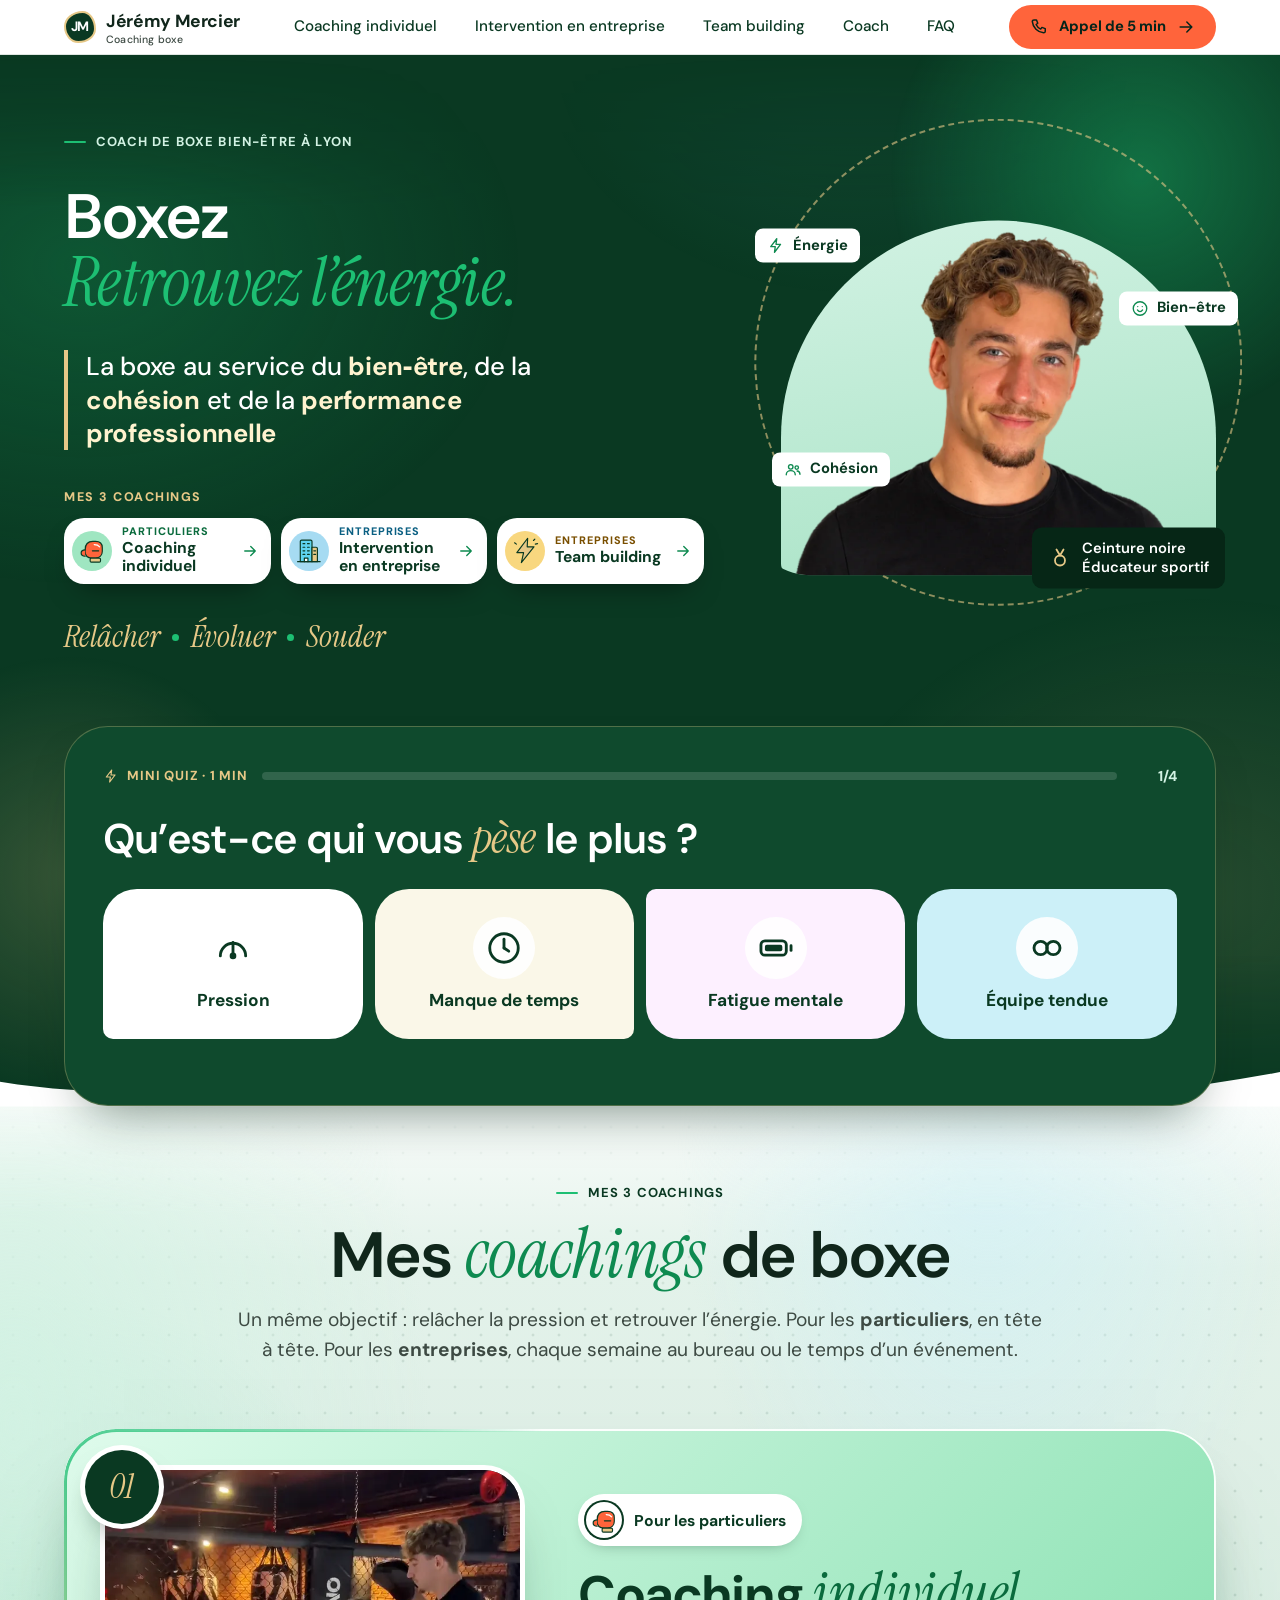
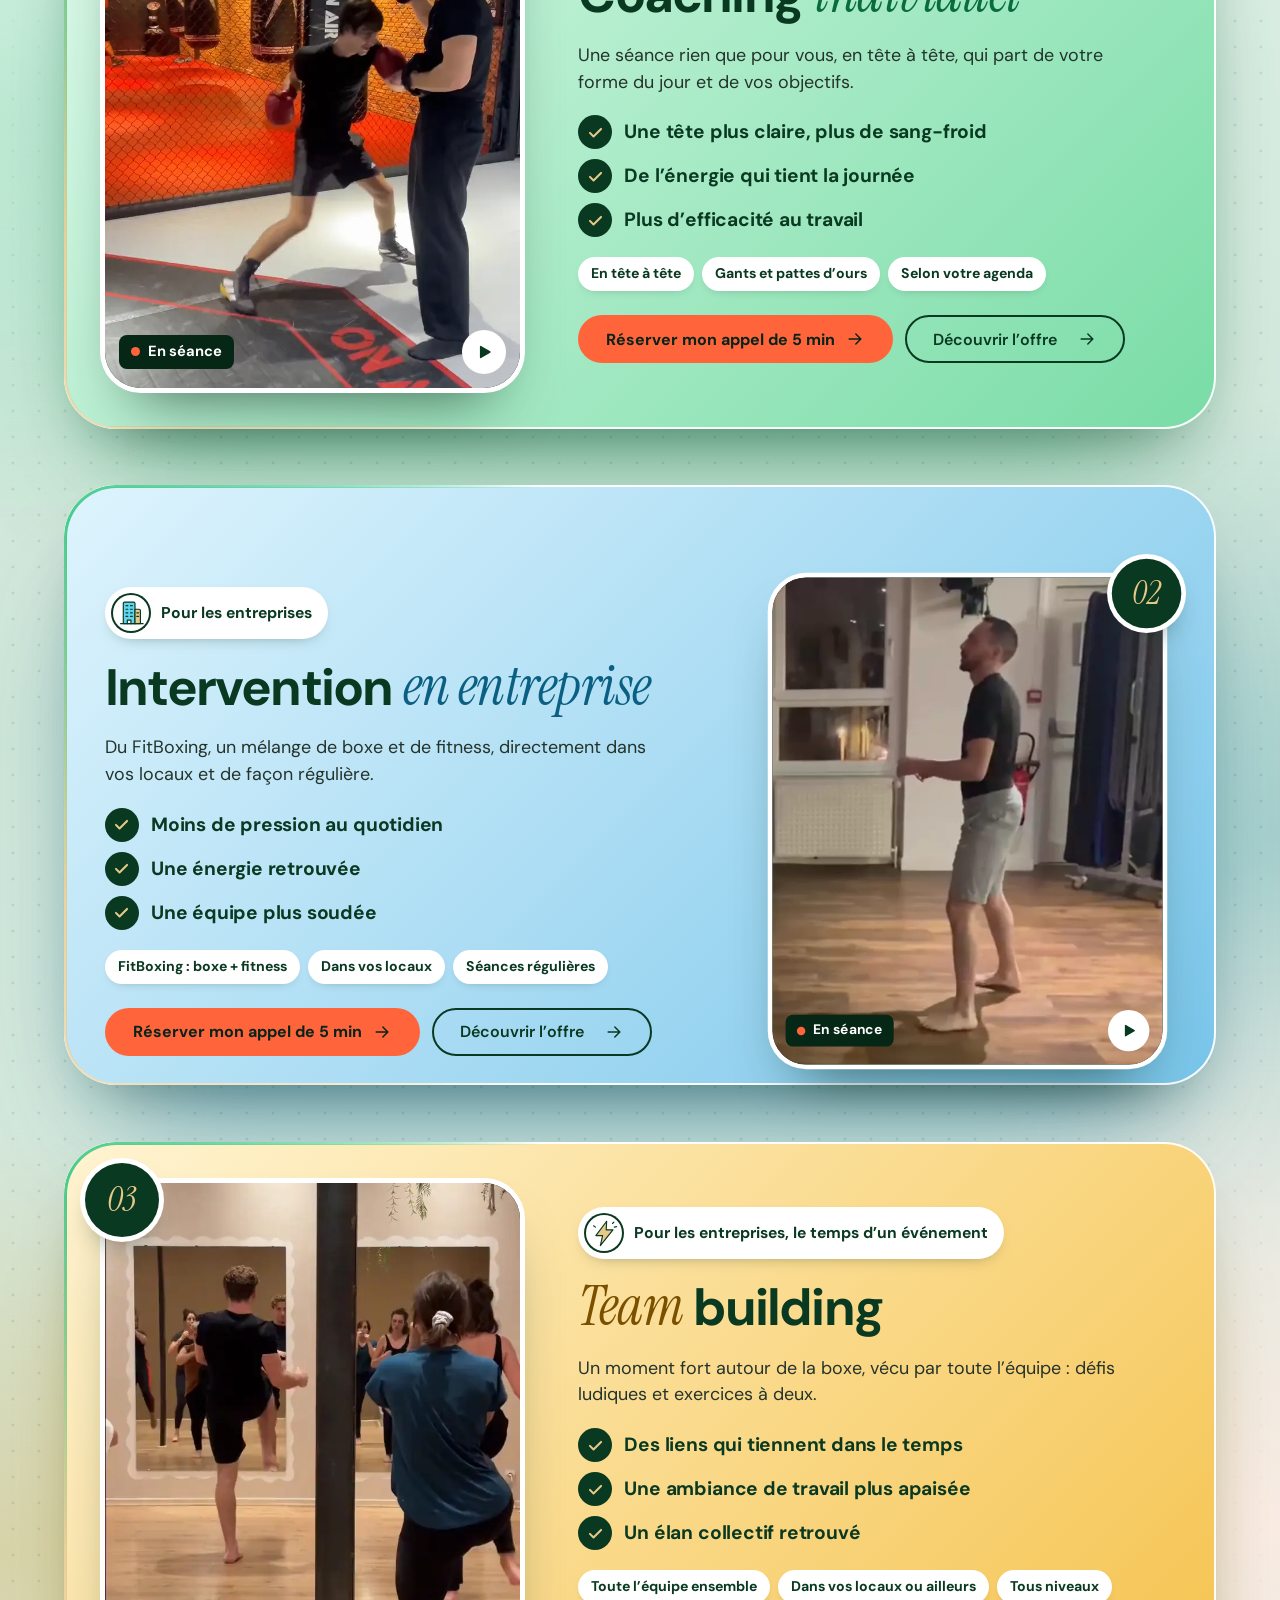
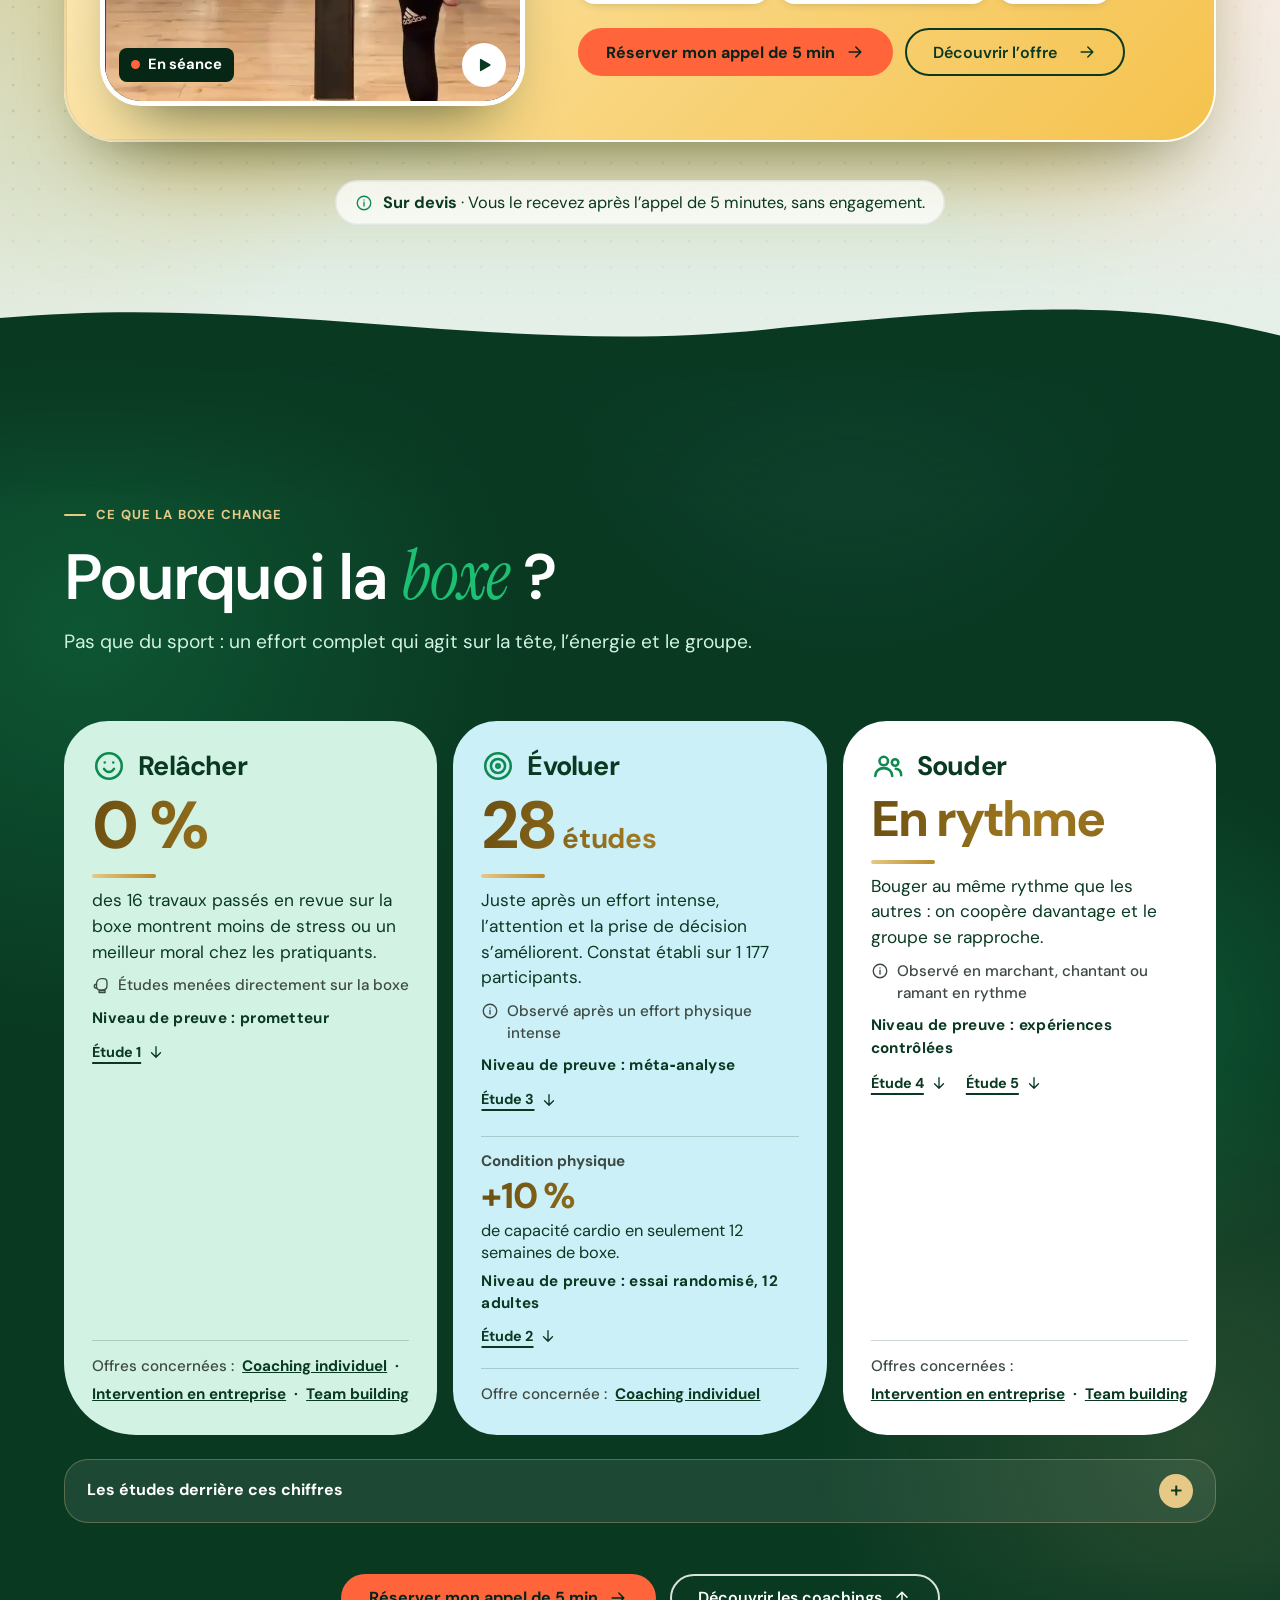
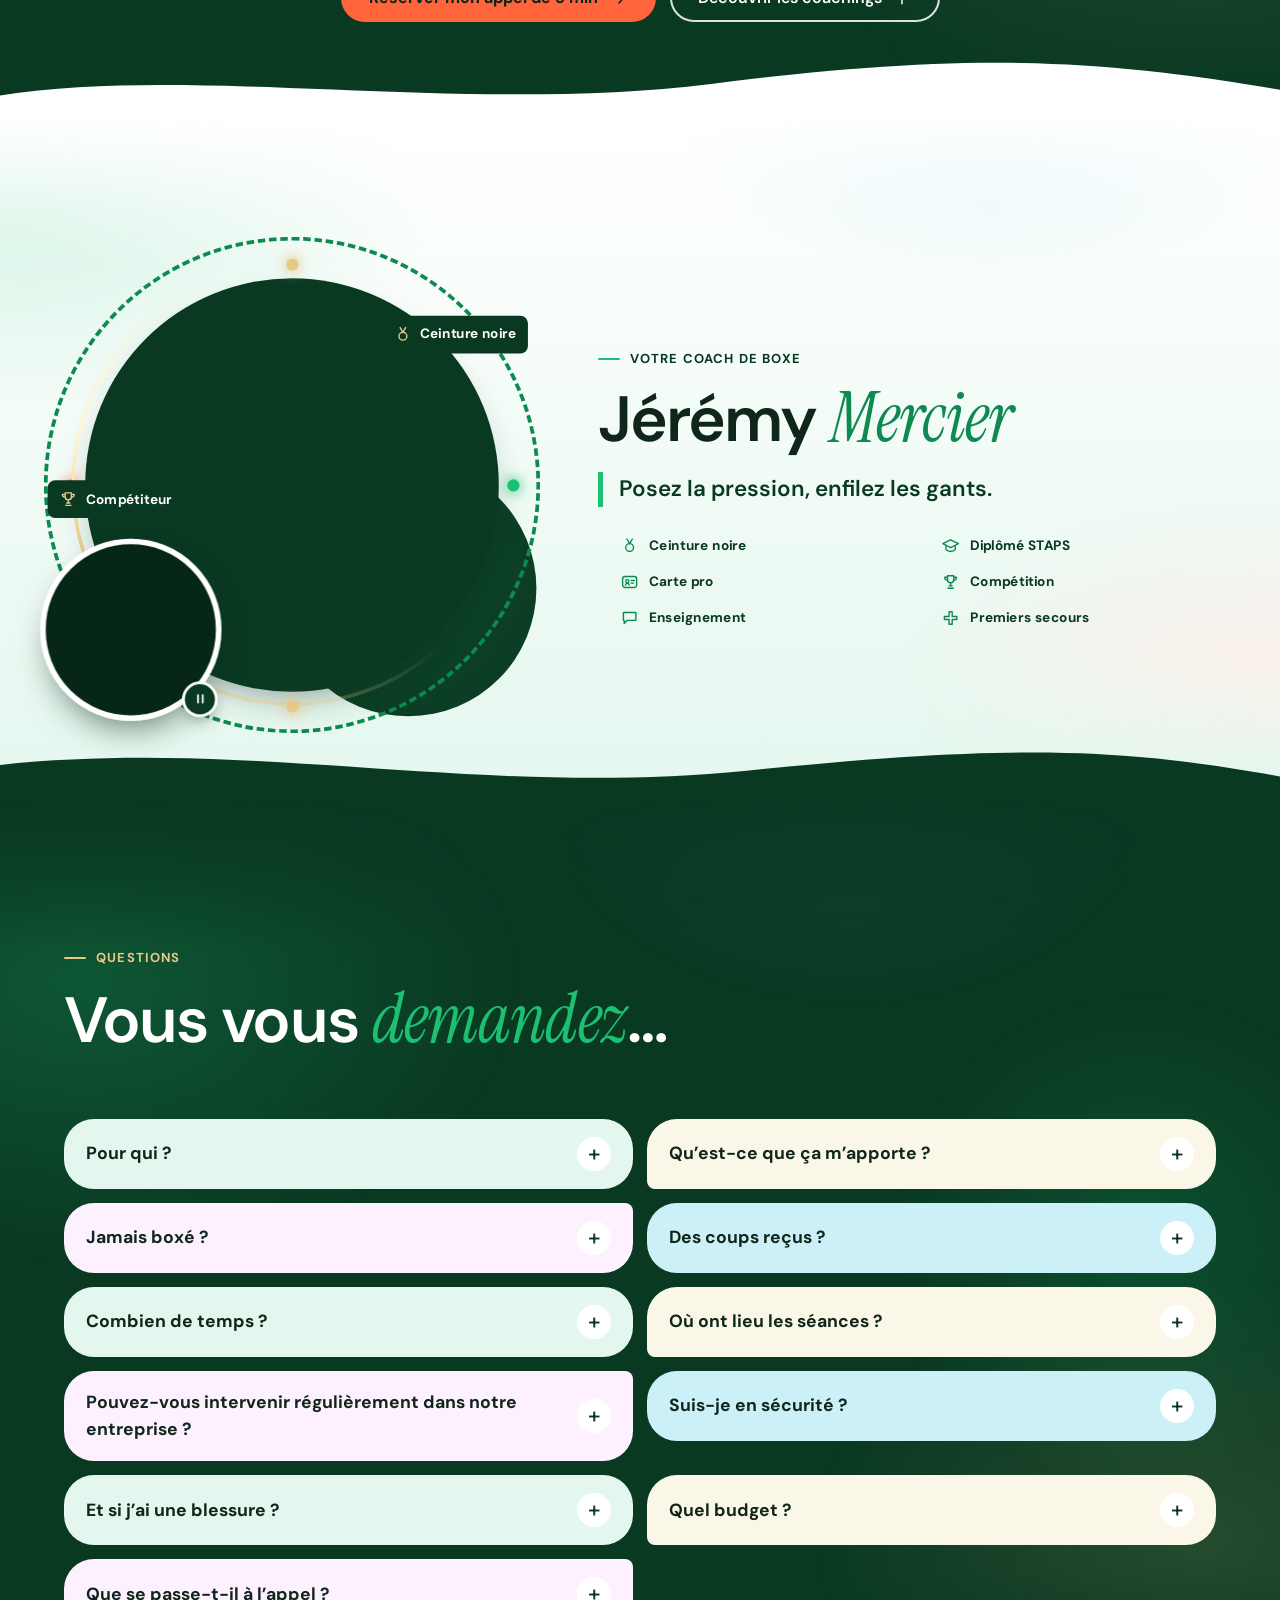
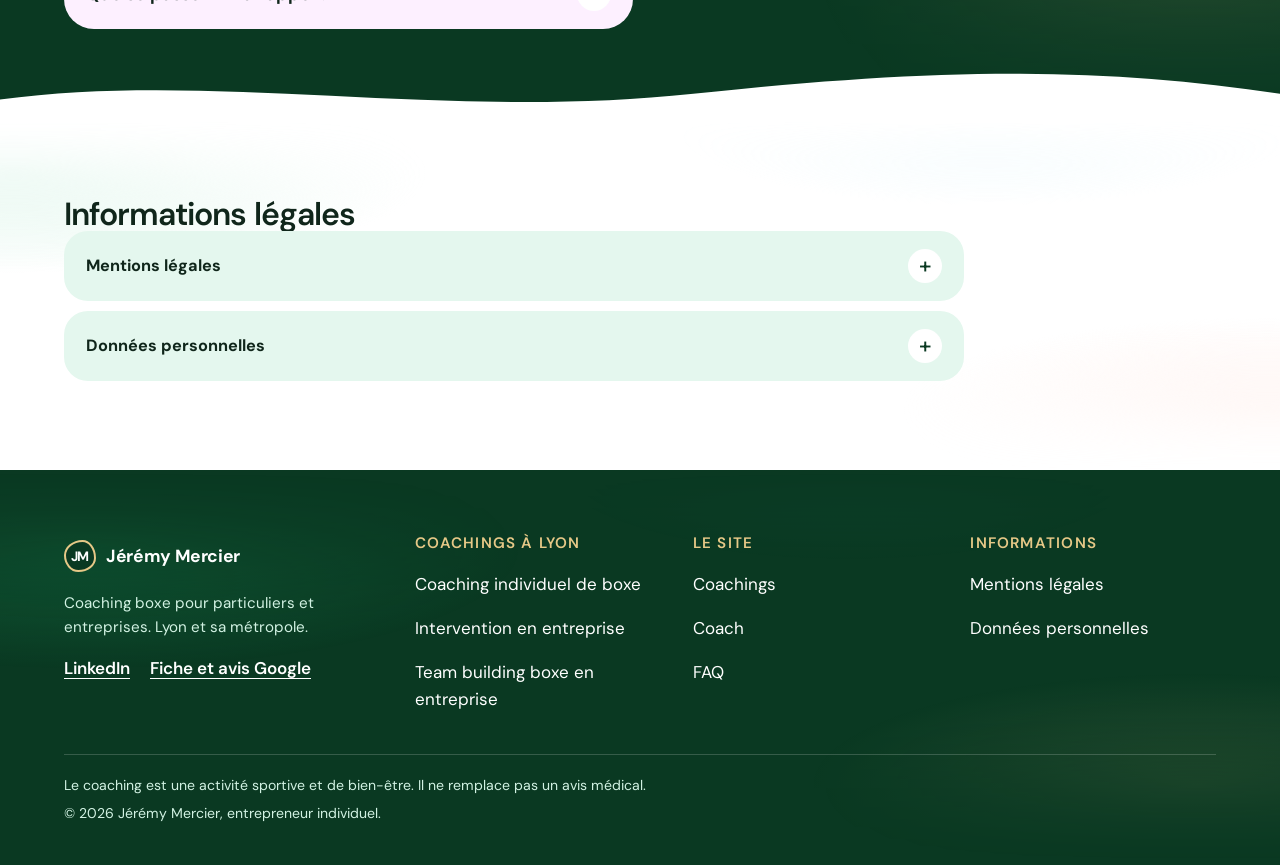
==== commit 17aec018: "Cibles : Particuliers et Entreprises sur tout le site, couleurs des offres plus franches - Coaching " ====
--- a/index.html
+++ b/index.html
@@ -1,12 +1,12 @@
 <!doctype html>
 <html lang="fr"><head><meta charset="utf-8"><meta name="viewport" content="width=device-width,initial-scale=1,viewport-fit=cover">
-<title>Coach boxe bien-être à Lyon, en entreprise | Jérémy Mercier</title>
-<meta name="description" content="Jérémy Mercier, coach de boxe bien-être à Lyon : coaching individuel pour dirigeants, entrepreneurs et cadres, intervention en entreprise et team building.">
+<title>Coach boxe bien-être à Lyon pour particuliers et entreprises | Jérémy Mercier</title>
+<meta name="description" content="Jérémy Mercier, coach de boxe bien-être à Lyon : coaching individuel pour les particuliers, intervention en entreprise et team building pour les entreprises.">
 <link rel="preload" href="/media/fonts/dm-sans.woff2" as="font" type="font/woff2" crossorigin>
 <link rel="preload" href="/media/fonts/instrument-serif-italic.woff2" as="font" type="font/woff2" crossorigin>
-<link rel="stylesheet" href="/media/site.css?v=29">
+<link rel="stylesheet" href="/media/site.css?v=30">
 <script>document.documentElement.classList.add('js')</script>
-<script src="/media/site.js?v=29" defer></script>
+<script src="/media/site.js?v=30" defer></script>
 <link rel="dns-prefetch" href="https://calendly.com">
 <link rel="canonical" href="https://jeremy-mercier.fr/">
 <link rel="icon" href="/favicon.ico?v=2" sizes="any">
@@ -18,14 +18,14 @@
 <meta property="og:site_name" content="Jérémy Mercier, coach de boxe à Lyon">
 <meta property="og:url" content="https://jeremy-mercier.fr/">
 <meta property="og:title" content="Coach boxe bien-être à Lyon | Jérémy Mercier">
-<meta property="og:description" content="Coaching individuel pour dirigeants, entrepreneurs et cadres, intervention en entreprise et team building boxe, à Lyon. Réservez un appel de 5 minutes.">
+<meta property="og:description" content="Coaching individuel pour les particuliers, intervention en entreprise et team building boxe pour les entreprises, à Lyon. Réservez un appel de 5 minutes.">
 <meta property="og:image" content="https://jeremy-mercier.fr/media/og-image.jpg?v=2">
 <meta property="og:image:width" content="1200">
 <meta property="og:image:height" content="630">
 <meta property="og:image:alt" content="Jérémy Mercier, coach de boxe bien-être à Lyon">
 <meta name="twitter:card" content="summary_large_image">
 <meta name="twitter:title" content="Coach boxe bien-être à Lyon | Jérémy Mercier">
-<meta name="twitter:description" content="Coaching individuel pour dirigeants, entrepreneurs et cadres, intervention en entreprise et team building boxe, à Lyon.">
+<meta name="twitter:description" content="Coaching individuel pour les particuliers, intervention en entreprise et team building boxe pour les entreprises, à Lyon.">
 <meta name="twitter:image" content="https://jeremy-mercier.fr/media/og-image.jpg?v=2">
 <meta name="theme-color" content="#0a3922">
 <!-- Données structurées (schema.org). La partie FAQPage reprend mot pour mot les questions visibles de la FAQ : à mettre à jour si la FAQ change. -->
@@ -47,12 +47,12 @@
    "@type": "WebPage",
    "@id": "https://jeremy-mercier.fr/#webpage",
    "url": "https://jeremy-mercier.fr/",
-   "name": "Coach boxe bien-être à Lyon, en entreprise | Jérémy Mercier",
-   "description": "Coaching individuel pour dirigeants, entrepreneurs et cadres, intervention en entreprise et team building boxe, à Lyon. Réservez un appel de 5 minutes.",
+   "name": "Coach boxe bien-être à Lyon pour particuliers et entreprises | Jérémy Mercier",
+   "description": "Coaching individuel pour les particuliers, intervention en entreprise et team building boxe pour les entreprises, à Lyon. Réservez un appel de 5 minutes.",
    "inLanguage": "fr-FR",
    "audience": {
     "@type": "Audience",
-    "audienceType": "dirigeants, entrepreneurs, cadres, entreprises, équipes"
+    "audienceType": "particuliers, entreprises"
    },
    "isPartOf": {
     "@id": "https://jeremy-mercier.fr/#website"
@@ -72,7 +72,7 @@
    "@id": "https://jeremy-mercier.fr/#business",
    "name": "Jérémy Mercier, coach de boxe bien-être",
    "url": "https://jeremy-mercier.fr/",
-   "description": "Coach de boxe bien-être à Lyon : coaching individuel pour dirigeants, entrepreneurs et cadres, intervention en entreprise (FitBoxing, un mélange de boxe et de fitness) et team building boxe. Tarifs sur devis.",
+   "description": "Coach de boxe bien-être à Lyon : coaching individuel pour les particuliers, intervention en entreprise (FitBoxing, un mélange de boxe et de fitness) et team building boxe pour les entreprises. Tarifs sur devis.",
    "image": "https://jeremy-mercier.fr/media/og-image.jpg",
    "logo": "https://jeremy-mercier.fr/icon-512.png",
    "telephone": "+33 6 31 19 45 69",
@@ -131,9 +131,9 @@
       "url": "https://jeremy-mercier.fr/coaching-individuel-boxe-lyon/",
        "audience": {
         "@type": "Audience",
-        "audienceType": "dirigeants, entrepreneurs, cadres"
+        "audienceType": "particuliers"
        },
-       "description": "Coaching de boxe en tête à tête pour dirigeants, entrepreneurs et cadres, à Lyon. Sur devis.",
+       "description": "Coaching de boxe en tête à tête pour les particuliers, à Lyon. Sur devis.",
        "areaServed": [
         {
          "@type": "City",
@@ -167,7 +167,7 @@
       "url": "https://jeremy-mercier.fr/intervention-entreprise-boxe-lyon/",
        "audience": {
         "@type": "Audience",
-        "audienceType": "équipes d’entreprise, salariés, entreprises"
+        "audienceType": "entreprises"
        },
        "description": "FitBoxing, un mélange de boxe et de fitness, directement dans l’entreprise et de façon régulière. Nombre de séances et durée définis avec l’entreprise. Sur devis.",
        "areaServed": [
@@ -203,7 +203,7 @@
       "url": "https://jeremy-mercier.fr/team-building-boxe-lyon/",
        "audience": {
         "@type": "Audience",
-        "audienceType": "entreprises, dirigeants, équipes"
+        "audienceType": "entreprises"
        },
        "description": "Team building autour de la boxe pour les entreprises : défis ludiques et exercices à deux, tous niveaux. Sur devis.",
        "areaServed": [
@@ -290,7 +290,7 @@
      "name": "Pour qui ?",
      "acceptedAnswer": {
       "@type": "Answer",
-      "text": "Pour les dirigeants, entrepreneurs et cadres qui veulent relâcher la pression, et pour les équipes d’entreprise qui veulent être plus soudées et plus sereines."
+      "text": "Pour les particuliers, avec le coaching individuel, et pour les entreprises, avec l’intervention en entreprise et le team building."
      }
     },
     {
@@ -457,9 +457,9 @@
         <nav class="hero-offers" aria-label="Mes trois coachings">
           <span class="ho-k">Mes 3 coachings</span>
           <ul>
-            <li><a class="ho-1" href="#individuel"><span class="ho-ic" aria-hidden="true"><svg viewBox="0 0 64 64"><use href="#d-glove"/></svg></span><span class="ho-t">Coaching individuel</span><svg class="ic ho-ar" aria-hidden="true"><use href="#i-arrow"/></svg></a></li>
-            <li><a class="ho-3" href="#intervention-entreprise"><span class="ho-ic" aria-hidden="true"><svg viewBox="0 0 64 64"><use href="#d-office"/></svg></span><span class="ho-t">Intervention en entreprise</span><svg class="ic ho-ar" aria-hidden="true"><use href="#i-arrow"/></svg></a></li>
-            <li><a class="ho-2" href="#team-building"><span class="ho-ic" aria-hidden="true"><svg viewBox="0 0 64 64"><use href="#d-bolt"/></svg></span><span class="ho-t">Team building</span><svg class="ic ho-ar" aria-hidden="true"><use href="#i-arrow"/></svg></a></li>
+            <li><a class="ho-1" href="#individuel"><span class="ho-ic" aria-hidden="true"><svg viewBox="0 0 64 64"><use href="#d-glove"/></svg></span><span class="ho-t"><small class="ho-for">Particuliers</small>Coaching individuel</span><svg class="ic ho-ar" aria-hidden="true"><use href="#i-arrow"/></svg></a></li>
+            <li><a class="ho-3" href="#intervention-entreprise"><span class="ho-ic" aria-hidden="true"><svg viewBox="0 0 64 64"><use href="#d-office"/></svg></span><span class="ho-t"><small class="ho-for">Entreprises</small>Intervention en entreprise</span><svg class="ic ho-ar" aria-hidden="true"><use href="#i-arrow"/></svg></a></li>
+            <li><a class="ho-2" href="#team-building"><span class="ho-ic" aria-hidden="true"><svg viewBox="0 0 64 64"><use href="#d-bolt"/></svg></span><span class="ho-t"><small class="ho-for">Entreprises</small>Team building</span><svg class="ic ho-ar" aria-hidden="true"><use href="#i-arrow"/></svg></a></li>
           </ul>
         </nav>
         <p class="hero-trio" aria-label="Relâcher, évoluer, souder"><span>Relâcher</span><i aria-hidden="true"></i><span>Évoluer</span><i aria-hidden="true"></i><span>Souder</span></p>
@@ -500,7 +500,7 @@
     <div class="head offers-head" data-reveal>
       <span class="eyebrow">Mes 3 coachings</span>
       <h2>Mes <span class="serif">coachings</span> de boxe</h2>
-      <p class="lead">Un même objectif&nbsp;: relâcher la pression et retrouver l’énergie. En tête à tête, chaque semaine au bureau, ou le temps d’un événement.</p>
+      <p class="lead">Un même objectif&nbsp;: relâcher la pression et retrouver l’énergie. Pour les <b>particuliers</b>, en tête à tête. Pour les <b>entreprises</b>, chaque semaine au bureau ou le temps d’un événement.</p>
     </div>
 
     <div class="offer-rows">
@@ -516,7 +516,7 @@
           <span class="orow-num" aria-hidden="true">01</span>
         </div>
         <div class="orow-txt" data-reveal style="--d:.12s">
-          <p class="orow-for flat"><span class="orow-ic" aria-hidden="true"><svg viewBox="0 0 64 64"><use href="#d-glove"/></svg></span>Pour dirigeants, entrepreneurs et cadres</p>
+          <p class="orow-for flat"><span class="orow-ic" aria-hidden="true"><svg viewBox="0 0 64 64"><use href="#d-glove"/></svg></span>Pour les particuliers</p>
           <h3 id="t-individuel">Coaching <span class="serif">individuel</span></h3>
           <p class="orow-pitch">Une séance rien que pour vous, en tête à tête, qui part de votre forme du jour et de vos objectifs.</p>
           <ul class="orow-wins" aria-label="Vos résultats">
@@ -544,10 +544,10 @@
           <span class="orow-num" aria-hidden="true">02</span>
         </div>
         <div class="orow-txt" data-reveal style="--d:.12s">
-          <p class="orow-for flat"><span class="orow-ic" aria-hidden="true"><svg viewBox="0 0 64 64"><use href="#d-office"/></svg></span>Pour les équipes d’entreprise</p>
+          <p class="orow-for flat"><span class="orow-ic" aria-hidden="true"><svg viewBox="0 0 64 64"><use href="#d-office"/></svg></span>Pour les entreprises</p>
           <h3 id="t-intervention">Intervention <span class="serif">en entreprise</span></h3>
           <p class="orow-pitch">Du FitBoxing, un mélange de boxe et de fitness, directement dans vos locaux et de façon régulière.</p>
-          <ul class="orow-wins" aria-label="Résultats pour vos équipes">
+          <ul class="orow-wins" aria-label="Résultats pour votre entreprise">
             <li><span class="orow-ck" aria-hidden="true"><svg class="ic"><use href="#i-check"/></svg></span>Moins de pression au quotidien</li>
             <li><span class="orow-ck" aria-hidden="true"><svg class="ic"><use href="#i-check"/></svg></span>Une énergie retrouvée</li>
             <li><span class="orow-ck" aria-hidden="true"><svg class="ic"><use href="#i-check"/></svg></span>Une équipe plus soudée</li>
@@ -575,7 +575,7 @@
           <p class="orow-for flat"><span class="orow-ic" aria-hidden="true"><svg viewBox="0 0 64 64"><use href="#d-bolt"/></svg></span>Pour les entreprises, le temps d’un événement</p>
           <h3 id="t-team"><span class="serif">Team</span> building</h3>
           <p class="orow-pitch">Un moment fort autour de la boxe, vécu par toute l’équipe&nbsp;: défis ludiques et exercices à deux.</p>
-          <ul class="orow-wins" aria-label="Résultats pour vos équipes">
+          <ul class="orow-wins" aria-label="Résultats pour votre entreprise">
             <li><span class="orow-ck" aria-hidden="true"><svg class="ic"><use href="#i-check"/></svg></span>Des liens qui tiennent dans le temps</li>
             <li><span class="orow-ck" aria-hidden="true"><svg class="ic"><use href="#i-check"/></svg></span>Une ambiance de travail plus apaisée</li>
             <li><span class="orow-ck" aria-hidden="true"><svg class="ic"><use href="#i-check"/></svg></span>Un élan collectif retrouvé</li>
@@ -708,7 +708,7 @@
     <div class="faq" data-reveal>
       <details class="q">
         <summary>Pour qui ?</summary>
-        <div class="ans">Pour les dirigeants, entrepreneurs et cadres qui veulent relâcher la pression, et pour les équipes d’entreprise qui veulent être plus soudées et plus sereines.</div>
+        <div class="ans">Pour les particuliers, avec le coaching individuel, et pour les entreprises, avec l’intervention en entreprise et le team building.</div>
       </details>
       <details class="q">
         <summary>Qu’est-ce que ça m’apporte ?</summary>
@@ -794,7 +794,7 @@
     <div class="foot">
       <div>
         <a class="brand" href="#accueil" style="color:#fff"><span class="brand-mark" aria-hidden="true">JM</span><span>Jérémy Mercier</span></a>
-        <p style="margin-top:14px">Coaching boxe individuel et en entreprise. Lyon et sa métropole.</p>
+        <p style="margin-top:14px">Coaching boxe pour particuliers et entreprises. Lyon et sa métropole.</p>
         <ul class="foot-social">
           <li><a href="https://www.linkedin.com/in/j%C3%A9r%C3%A9my-mercier-480276442/" target="_blank" rel="me noopener">LinkedIn</a></li>
           <li><a href="https://www.google.com/maps?cid=3707848355843675669" target="_blank" rel="noopener">Fiche et avis Google</a></li>
--- a/media/site.css
+++ b/media/site.css
@@ -1362,3 +1362,22 @@
 .coach-stage .medal-tag{bottom:42%}
 @media (max-width:900px){.cs-reel{width:42%;left:-4%;bottom:-6%}}
 @media (prefers-reduced-motion:reduce){.rl-it{transition:none;scale:1}.rl-it.is-on .rl-ph{animation:none}}
+
+/* ---------- V28 : deux cibles (Particuliers / Entreprises) et couleurs des offres plus franches ----------
+   Particuliers = vert (coaching individuel) ; Entreprises = bleu (intervention en entreprise) et or (team building).
+   Teintes vives mais assez claires pour garder un texte foncé bien lisible. */
+#accompagnements .orow.o1{--t1:#dffbec;--t2:#79dca6;--acc:#0a6b3d;--glow:rgba(14,138,80,.7)}
+#accompagnements .orow.o3{--t1:#def4fd;--t2:#78c5ea;--acc:#0a5f82;--glow:rgba(18,110,160,.7)}
+#accompagnements .orow.o2{--t1:#fff4d2;--t2:#f5c24c;--acc:#7a4f00;--glow:rgba(196,140,16,.7)}
+#accompagnements .orow{box-shadow:inset 0 0 0 2px rgba(255,255,255,.95),0 30px 64px -34px rgba(6,38,22,.5),0 70px 120px -60px var(--glow)}
+#accompagnements .orow-pitch{color:#24332b}
+#accompagnements .orow-for{background:#fff;box-shadow:0 6px 16px -10px rgba(6,38,22,.5)}
+#accompagnements .orow-tags li{box-shadow:0 4px 12px -8px rgba(6,38,22,.45)}
+/* raccourcis du premier écran : la cible au-dessus du nom de l'offre, pastilles d'icône aux mêmes couleurs */
+.ho-t{display:grid;gap:1px}
+.ho-for{font-size:.68rem;font-weight:800;letter-spacing:.09em;text-transform:uppercase;line-height:1.1;color:#0a6b3d}
+.ho-3 .ho-for{color:#0a5f82}
+.ho-2 .ho-for{color:#7a4f00}
+.ho-1 .ho-ic{background:#9fe6c1}
+.ho-3 .ho-ic{background:#a6dbf2}
+.ho-2 .ho-ic{background:#f8d77f}
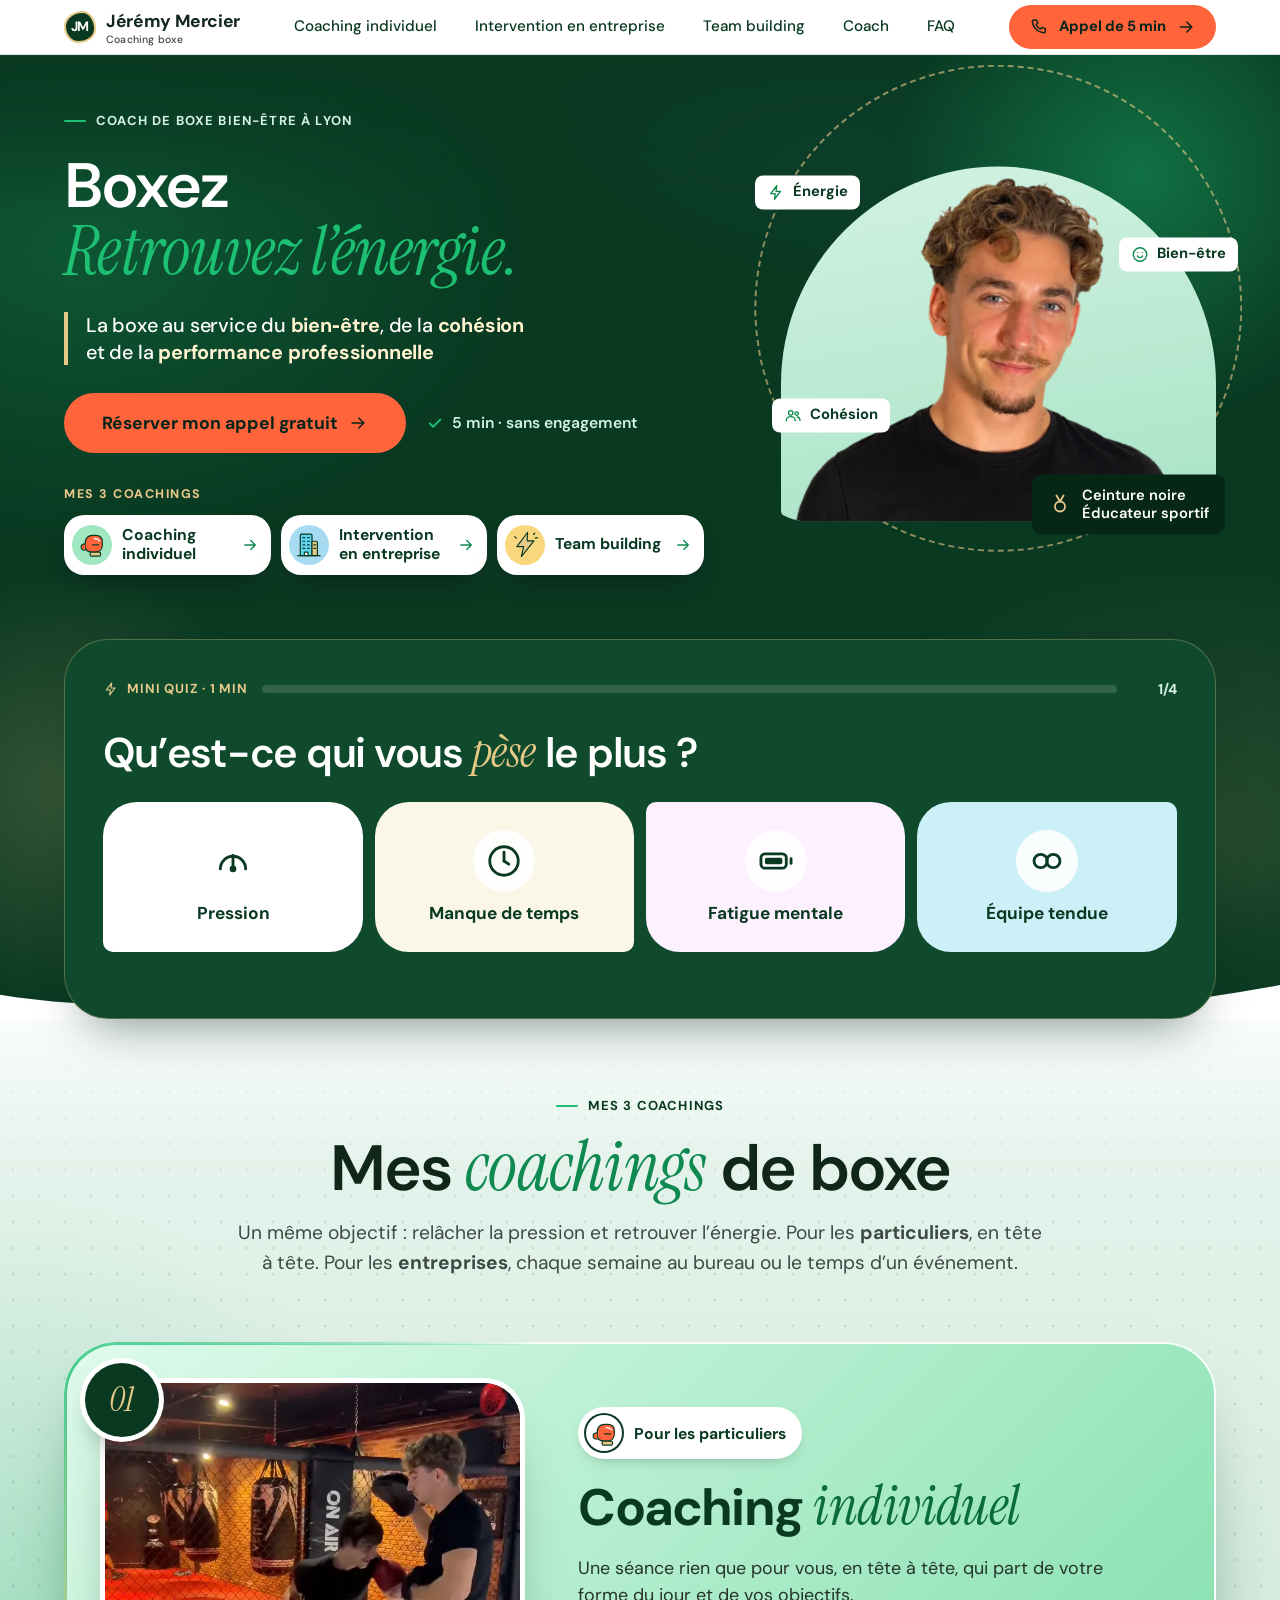
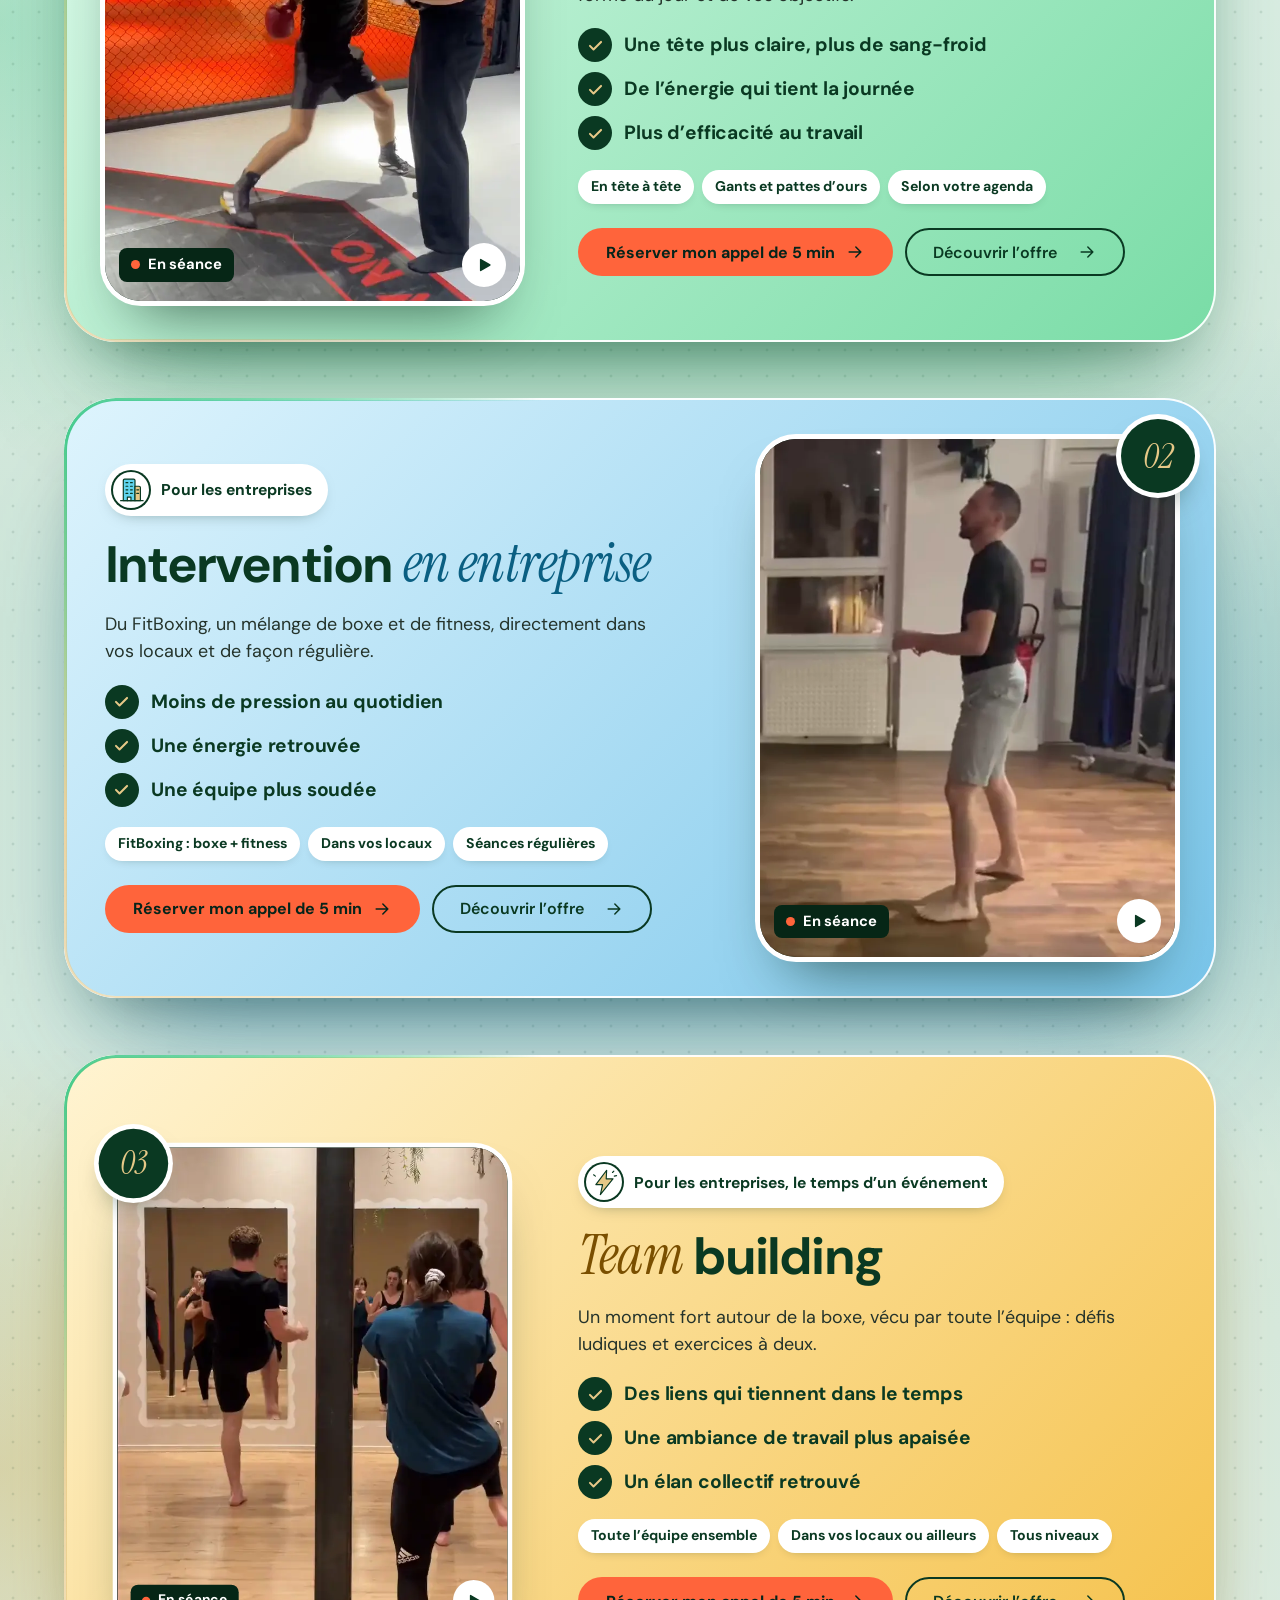
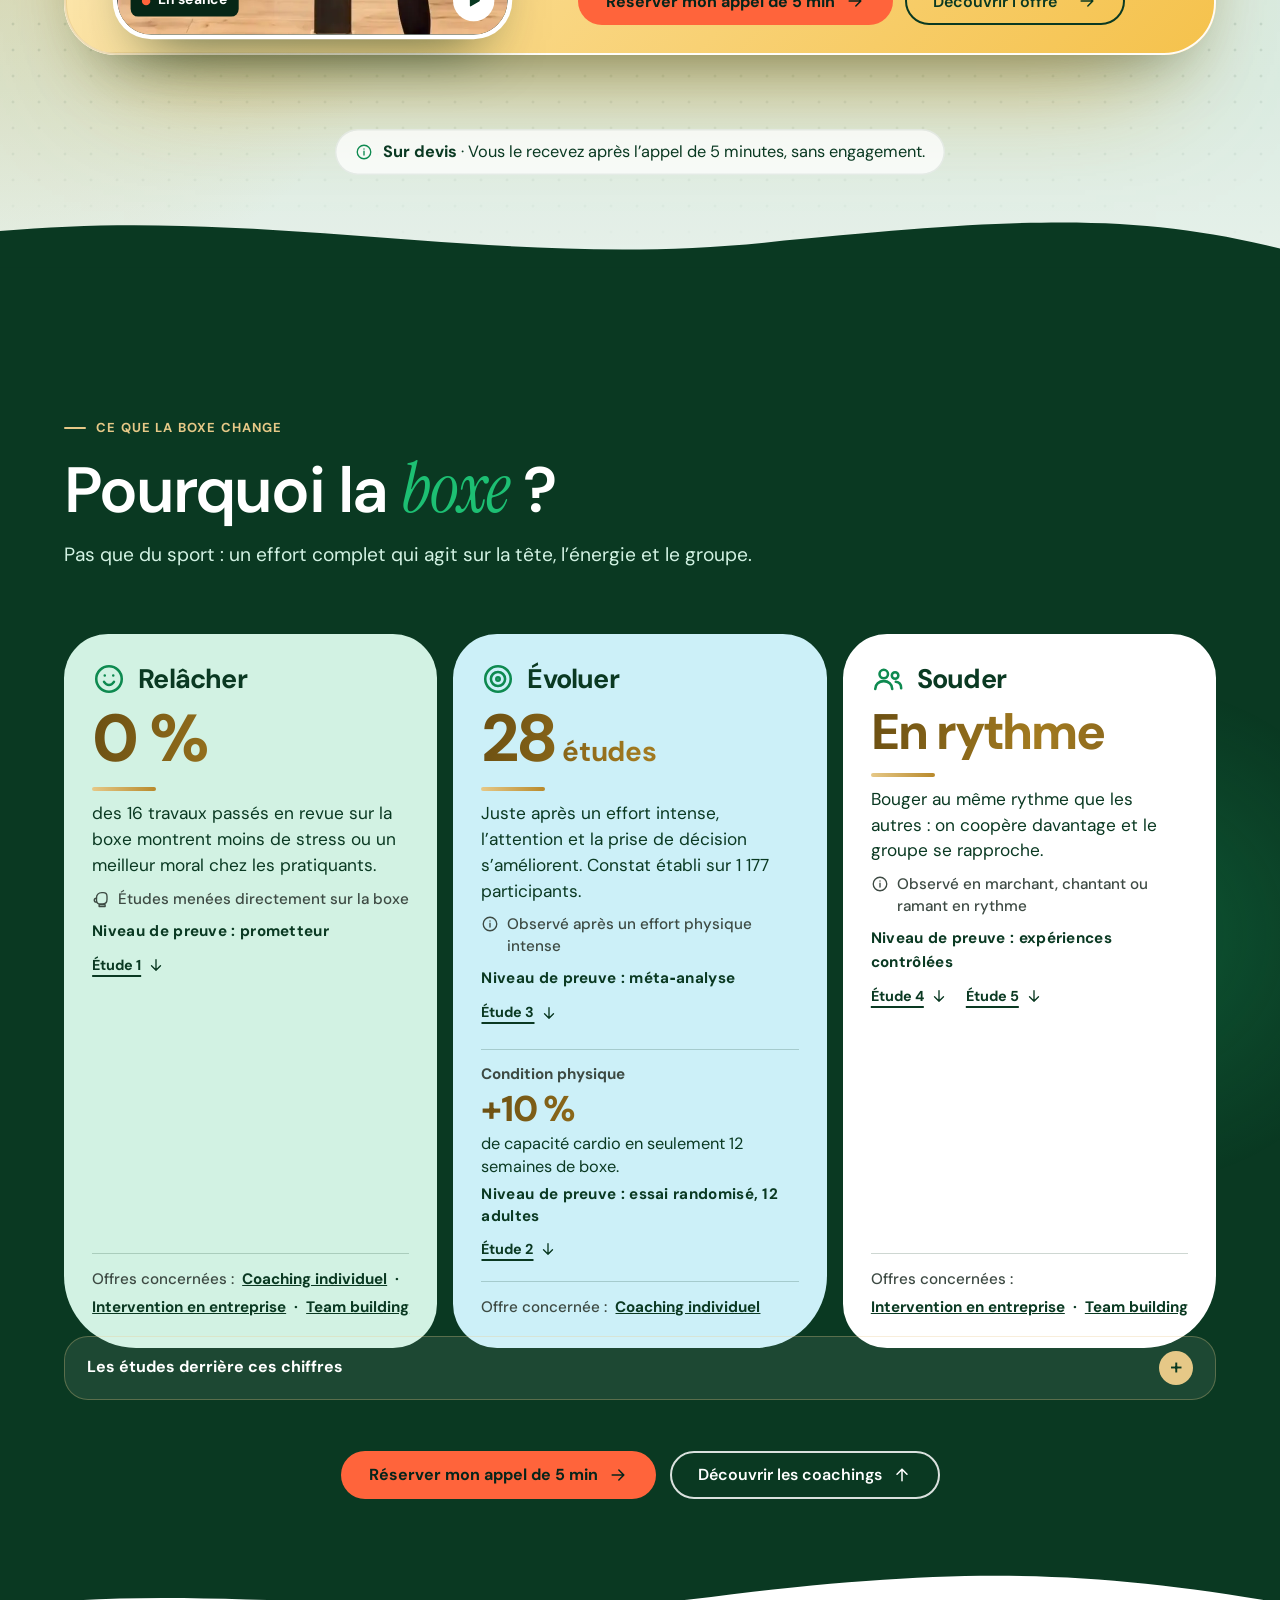
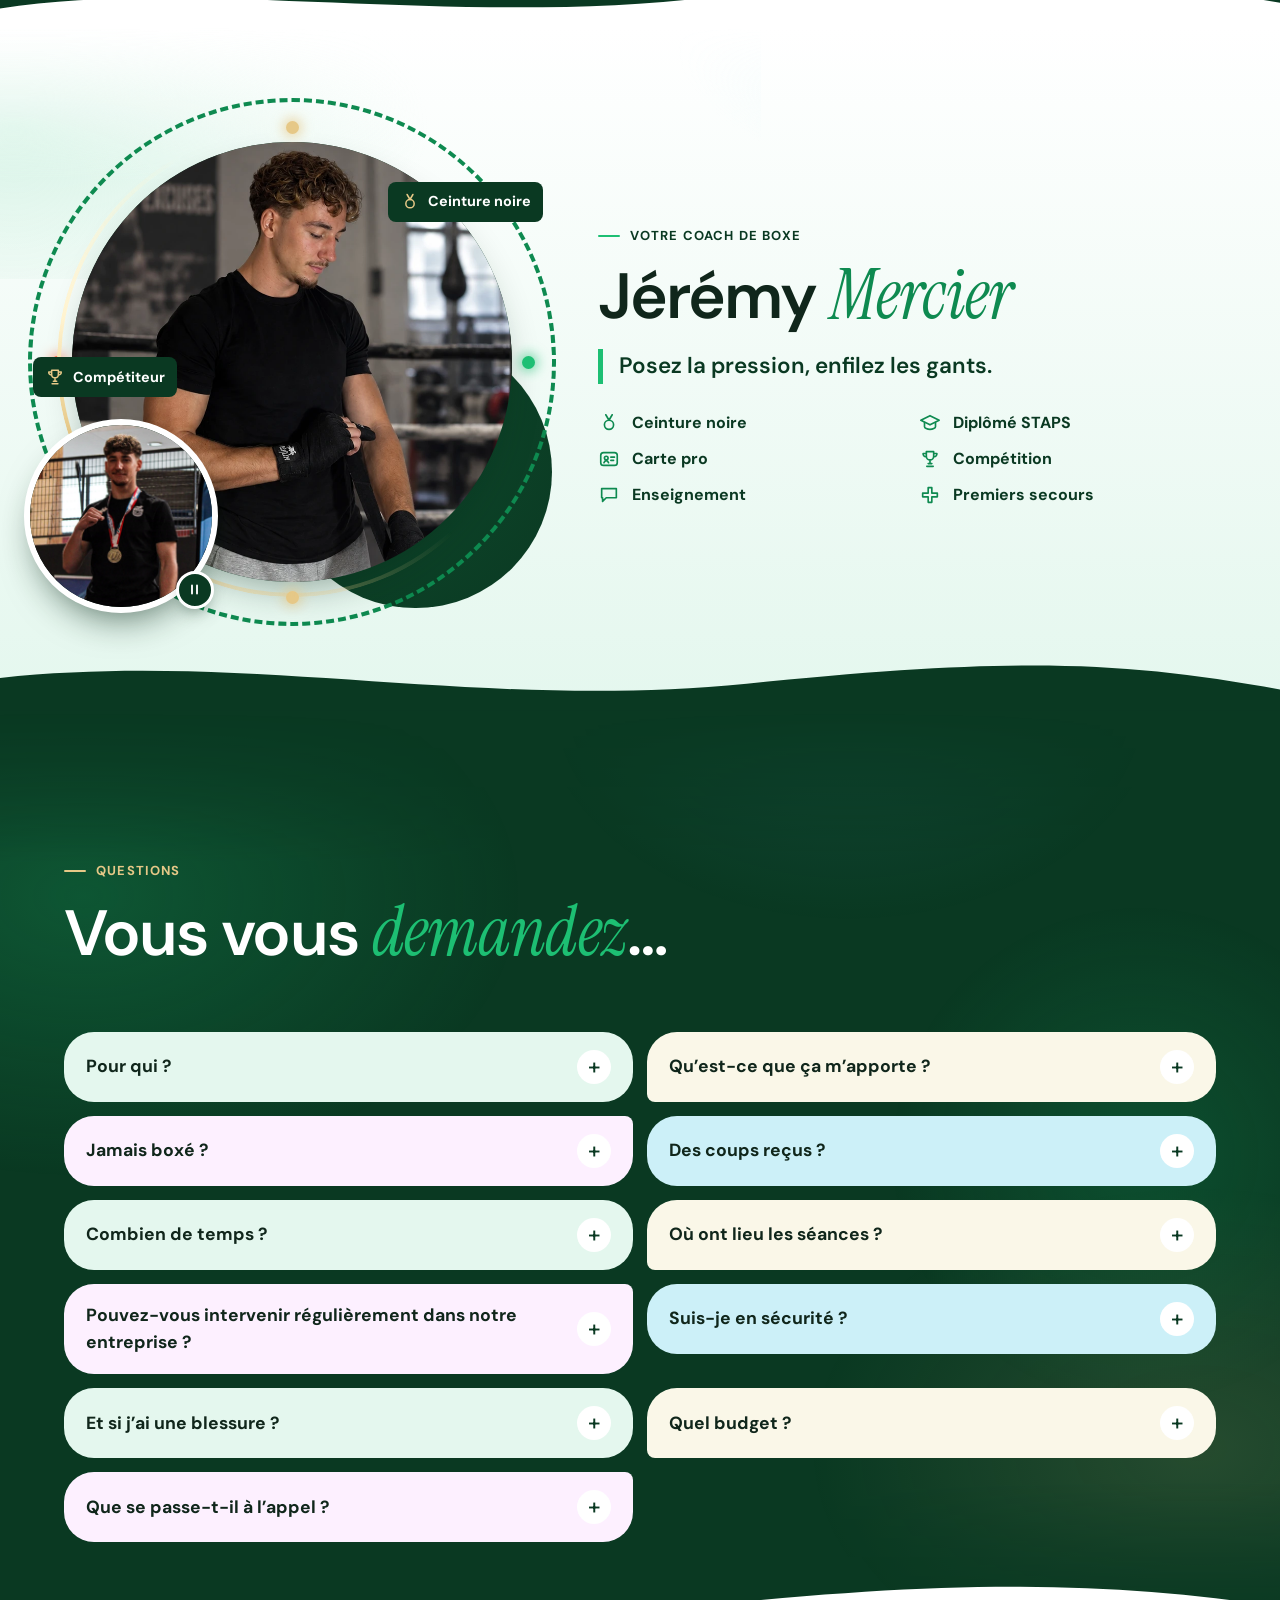
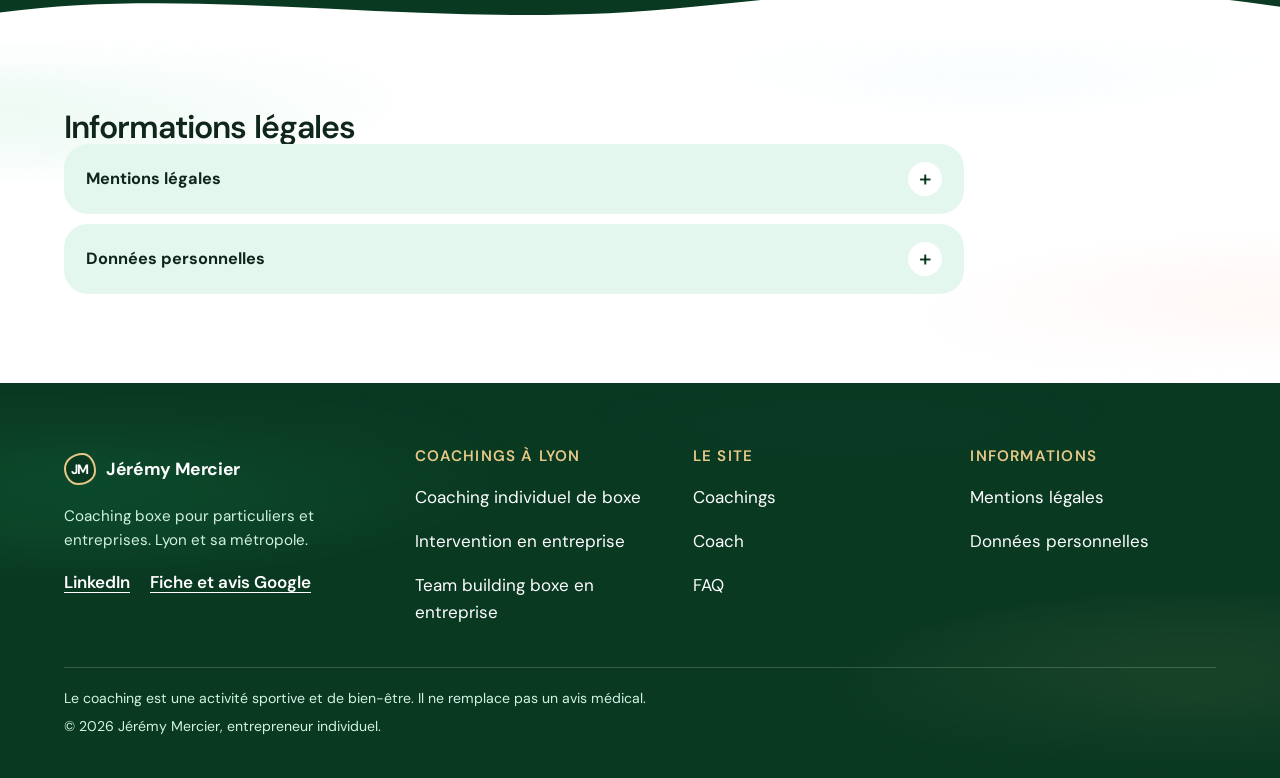
==== commit b6b4eed6: "Accueil : premier écran resserré avec bouton d'appel gratuit - Retrait de « Relâcher · Évoluer · Sou" ====
--- a/index.html
+++ b/index.html
@@ -4,9 +4,9 @@
 <meta name="description" content="Jérémy Mercier, coach de boxe bien-être à Lyon : coaching individuel pour les particuliers, intervention en entreprise et team building pour les entreprises.">
 <link rel="preload" href="/media/fonts/dm-sans.woff2" as="font" type="font/woff2" crossorigin>
 <link rel="preload" href="/media/fonts/instrument-serif-italic.woff2" as="font" type="font/woff2" crossorigin>
-<link rel="stylesheet" href="/media/site.css?v=30">
+<link rel="stylesheet" href="/media/site.css?v=31">
 <script>document.documentElement.classList.add('js')</script>
-<script src="/media/site.js?v=30" defer></script>
+<script src="/media/site.js?v=31" defer></script>
 <link rel="dns-prefetch" href="https://calendly.com">
 <link rel="canonical" href="https://jeremy-mercier.fr/">
 <link rel="icon" href="/favicon.ico?v=2" sizes="any">
@@ -454,15 +454,18 @@
           <span class="line"><span class="serif">Retrouvez l’énergie.</span></span>
         </h1>
         <p class="hero-lead">La boxe au service du <b>bien&#8209;être</b>, de la <b>cohésion</b> et de la <b>performance professionnelle</b></p>
+        <div class="hero-cta hero-go">
+          <a class="btn btn-primary btn-big" href="#rdv">Réserver mon appel gratuit <svg class="ic" aria-hidden="true"><use href="#i-arrow"/></svg></a>
+          <span class="hero-note flat"><svg class="ic" aria-hidden="true"><use href="#i-check"/></svg>5&nbsp;min · sans engagement</span>
+        </div>
         <nav class="hero-offers" aria-label="Mes trois coachings">
           <span class="ho-k">Mes 3 coachings</span>
           <ul>
-            <li><a class="ho-1" href="#individuel"><span class="ho-ic" aria-hidden="true"><svg viewBox="0 0 64 64"><use href="#d-glove"/></svg></span><span class="ho-t"><small class="ho-for">Particuliers</small>Coaching individuel</span><svg class="ic ho-ar" aria-hidden="true"><use href="#i-arrow"/></svg></a></li>
-            <li><a class="ho-3" href="#intervention-entreprise"><span class="ho-ic" aria-hidden="true"><svg viewBox="0 0 64 64"><use href="#d-office"/></svg></span><span class="ho-t"><small class="ho-for">Entreprises</small>Intervention en entreprise</span><svg class="ic ho-ar" aria-hidden="true"><use href="#i-arrow"/></svg></a></li>
-            <li><a class="ho-2" href="#team-building"><span class="ho-ic" aria-hidden="true"><svg viewBox="0 0 64 64"><use href="#d-bolt"/></svg></span><span class="ho-t"><small class="ho-for">Entreprises</small>Team building</span><svg class="ic ho-ar" aria-hidden="true"><use href="#i-arrow"/></svg></a></li>
+            <li><a class="ho-1" href="#individuel"><span class="ho-ic" aria-hidden="true"><svg viewBox="0 0 64 64"><use href="#d-glove"/></svg></span><span class="ho-t">Coaching individuel</span><svg class="ic ho-ar" aria-hidden="true"><use href="#i-arrow"/></svg></a></li>
+            <li><a class="ho-3" href="#intervention-entreprise"><span class="ho-ic" aria-hidden="true"><svg viewBox="0 0 64 64"><use href="#d-office"/></svg></span><span class="ho-t">Intervention en entreprise</span><svg class="ic ho-ar" aria-hidden="true"><use href="#i-arrow"/></svg></a></li>
+            <li><a class="ho-2" href="#team-building"><span class="ho-ic" aria-hidden="true"><svg viewBox="0 0 64 64"><use href="#d-bolt"/></svg></span><span class="ho-t">Team building</span><svg class="ic ho-ar" aria-hidden="true"><use href="#i-arrow"/></svg></a></li>
           </ul>
         </nav>
-        <p class="hero-trio" aria-label="Relâcher, évoluer, souder"><span>Relâcher</span><i aria-hidden="true"></i><span>Évoluer</span><i aria-hidden="true"></i><span>Souder</span></p>
       </div>
 
       <div class="hero-right">
--- a/media/site.css
+++ b/media/site.css
@@ -1373,11 +1373,27 @@
 #accompagnements .orow-pitch{color:#24332b}
 #accompagnements .orow-for{background:#fff;box-shadow:0 6px 16px -10px rgba(6,38,22,.5)}
 #accompagnements .orow-tags li{box-shadow:0 4px 12px -8px rgba(6,38,22,.45)}
-/* raccourcis du premier écran : la cible au-dessus du nom de l'offre, pastilles d'icône aux mêmes couleurs */
-.ho-t{display:grid;gap:1px}
-.ho-for{font-size:.68rem;font-weight:800;letter-spacing:.09em;text-transform:uppercase;line-height:1.1;color:#0a6b3d}
-.ho-3 .ho-for{color:#0a5f82}
-.ho-2 .ho-for{color:#7a4f00}
+/* raccourcis du premier écran : pastilles d'icône aux mêmes couleurs que les offres */
 .ho-1 .ho-ic{background:#9fe6c1}
 .ho-3 .ho-ic{background:#a6dbf2}
 .ho-2 .ho-ic{background:#f8d77f}
+
+/* ---------- V29 : premier écran resserré, compris d'un coup d'œil ----------
+   Ordre de lecture : accroche (titre) -> promesse (2 lignes) -> action (appel gratuit) -> les 3 coachings.
+   Sur téléphone, portrait plus petit pour que titre et bouton apparaissent dès l'arrivée. */
+.hero-band{padding-top:clamp(28px,4.4vw,72px)}
+#accueil .hero-left{gap:clamp(18px,2.2vw,26px)}
+#accueil h1 .eyebrow{margin-bottom:clamp(16px,2vw,24px)}
+#accueil .hero-lead{max-width:none;font-size:clamp(1.05rem,1.55vw,1.42rem);line-height:1.35;text-wrap:balance}
+#accueil .hero-go{gap:12px 20px;margin-top:2px}
+.hero-note{display:inline-flex;align-items:center;gap:8px;color:var(--mute-on-dark);font-weight:600;font-size:.98rem}
+.hero-note .ic{width:18px;height:18px;color:var(--leaf);stroke-width:2.6}
+#accueil .hero-offers{margin-top:6px}
+@media (max-width:900px){
+  #accueil .hero-right{max-width:250px}
+  #accueil .hero-lead{padding-left:14px;border-left-width:3px}
+}
+@media (max-width:480px){
+  #accueil .hero-go .btn-big{width:100%;padding-inline:18px}
+  #accueil .hero-note{width:100%;justify-content:center;margin-top:-4px}
+}
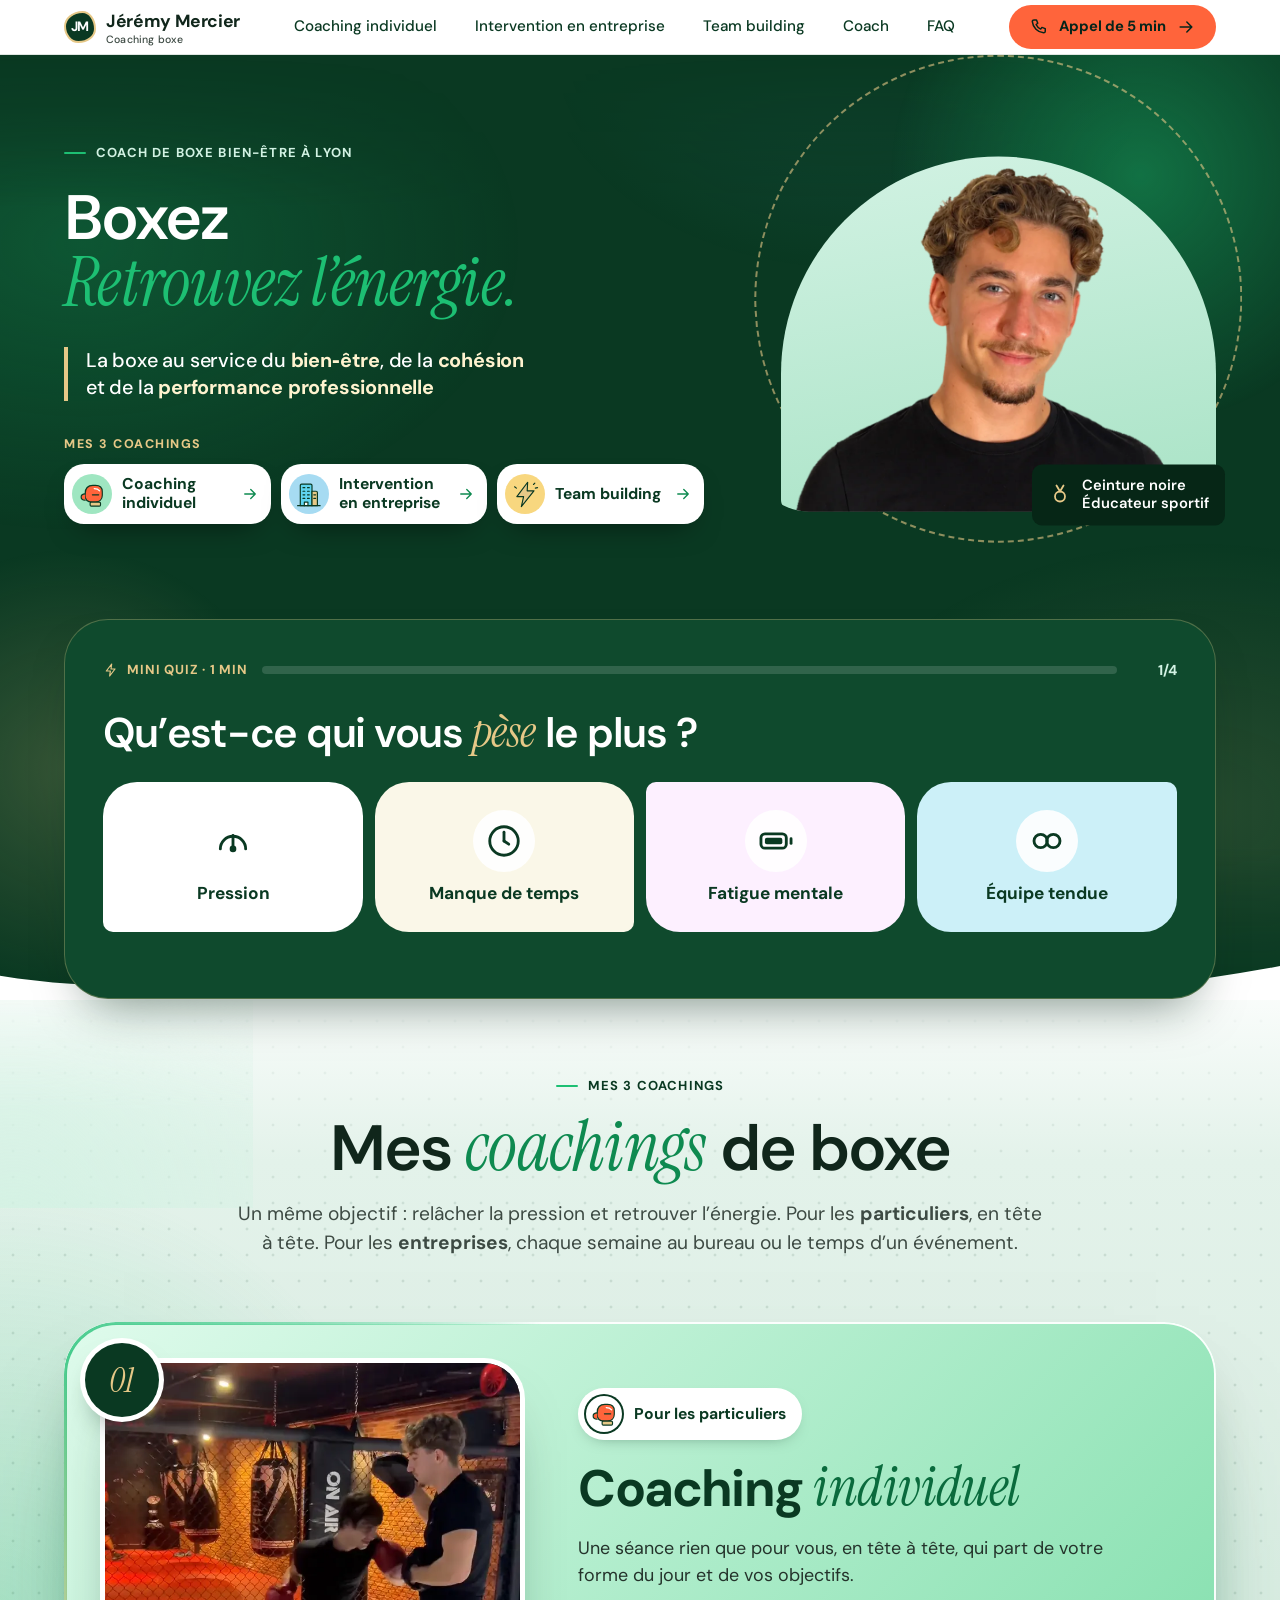
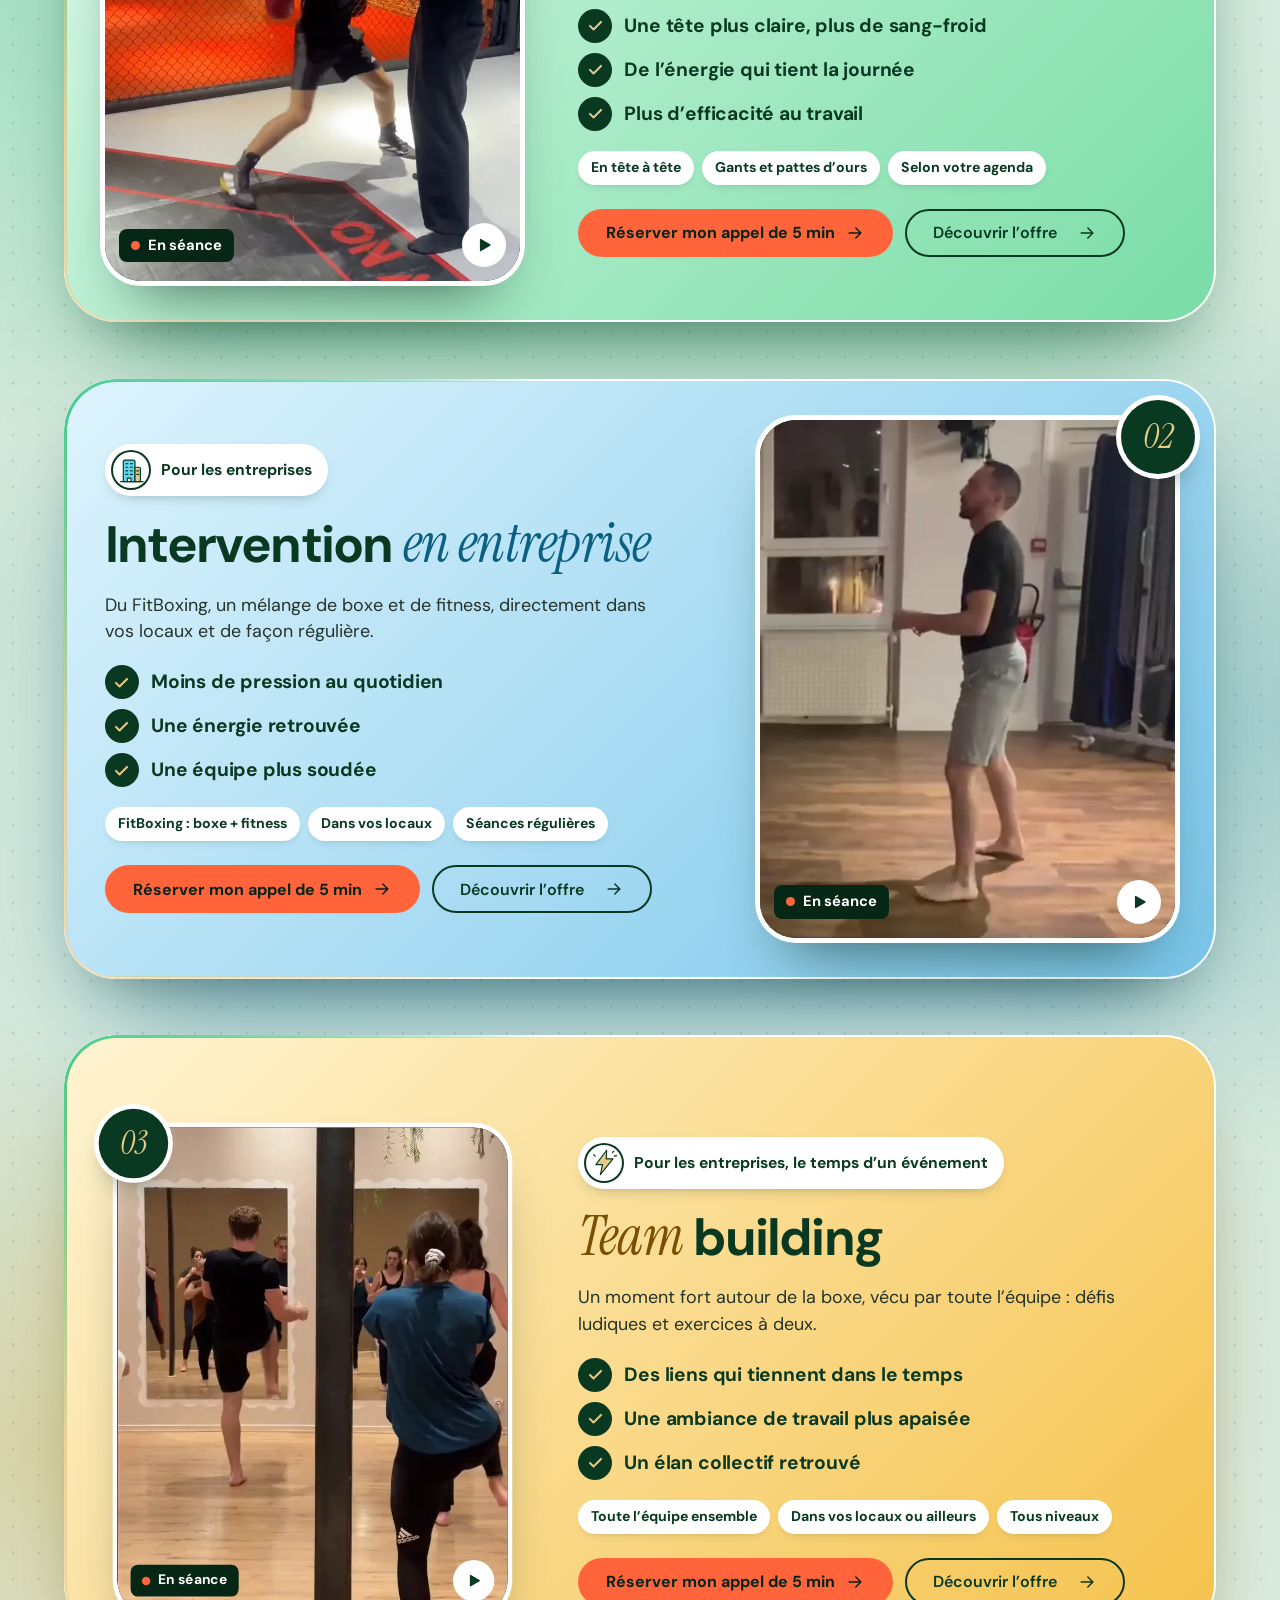
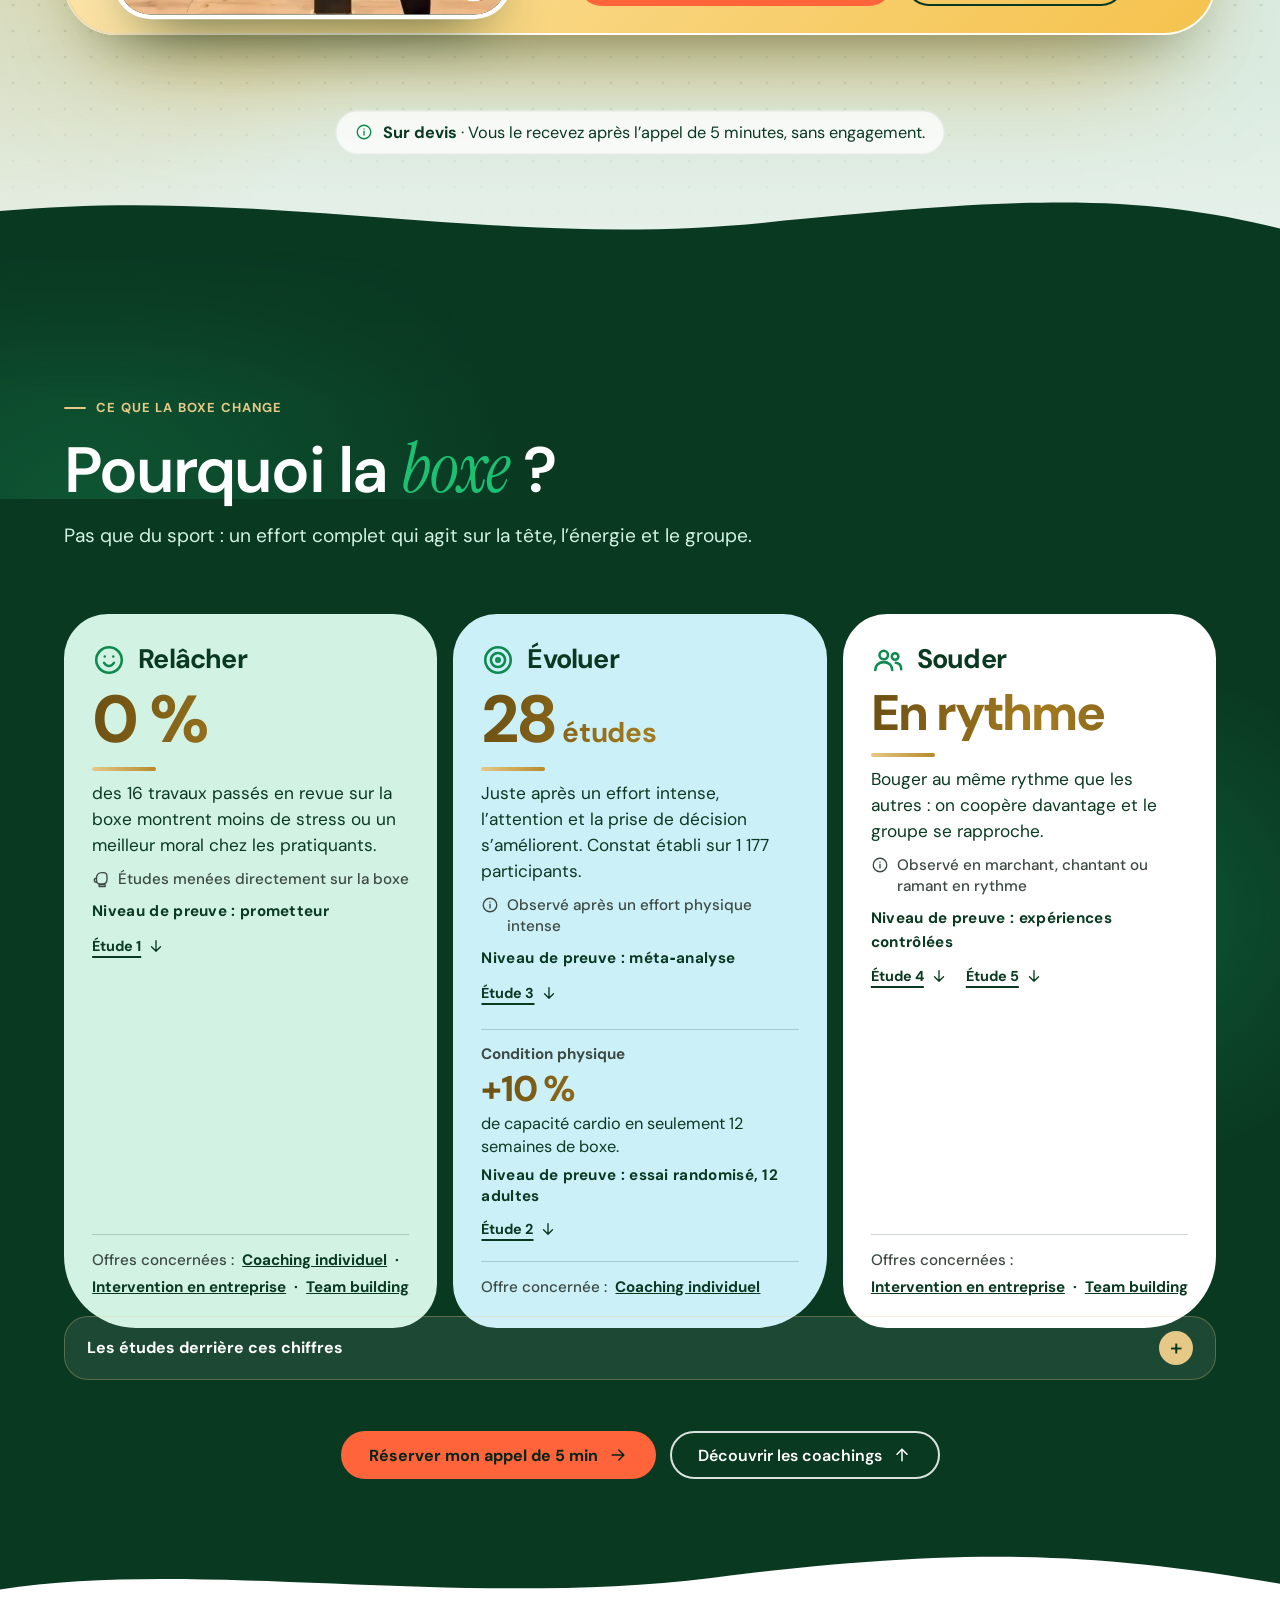
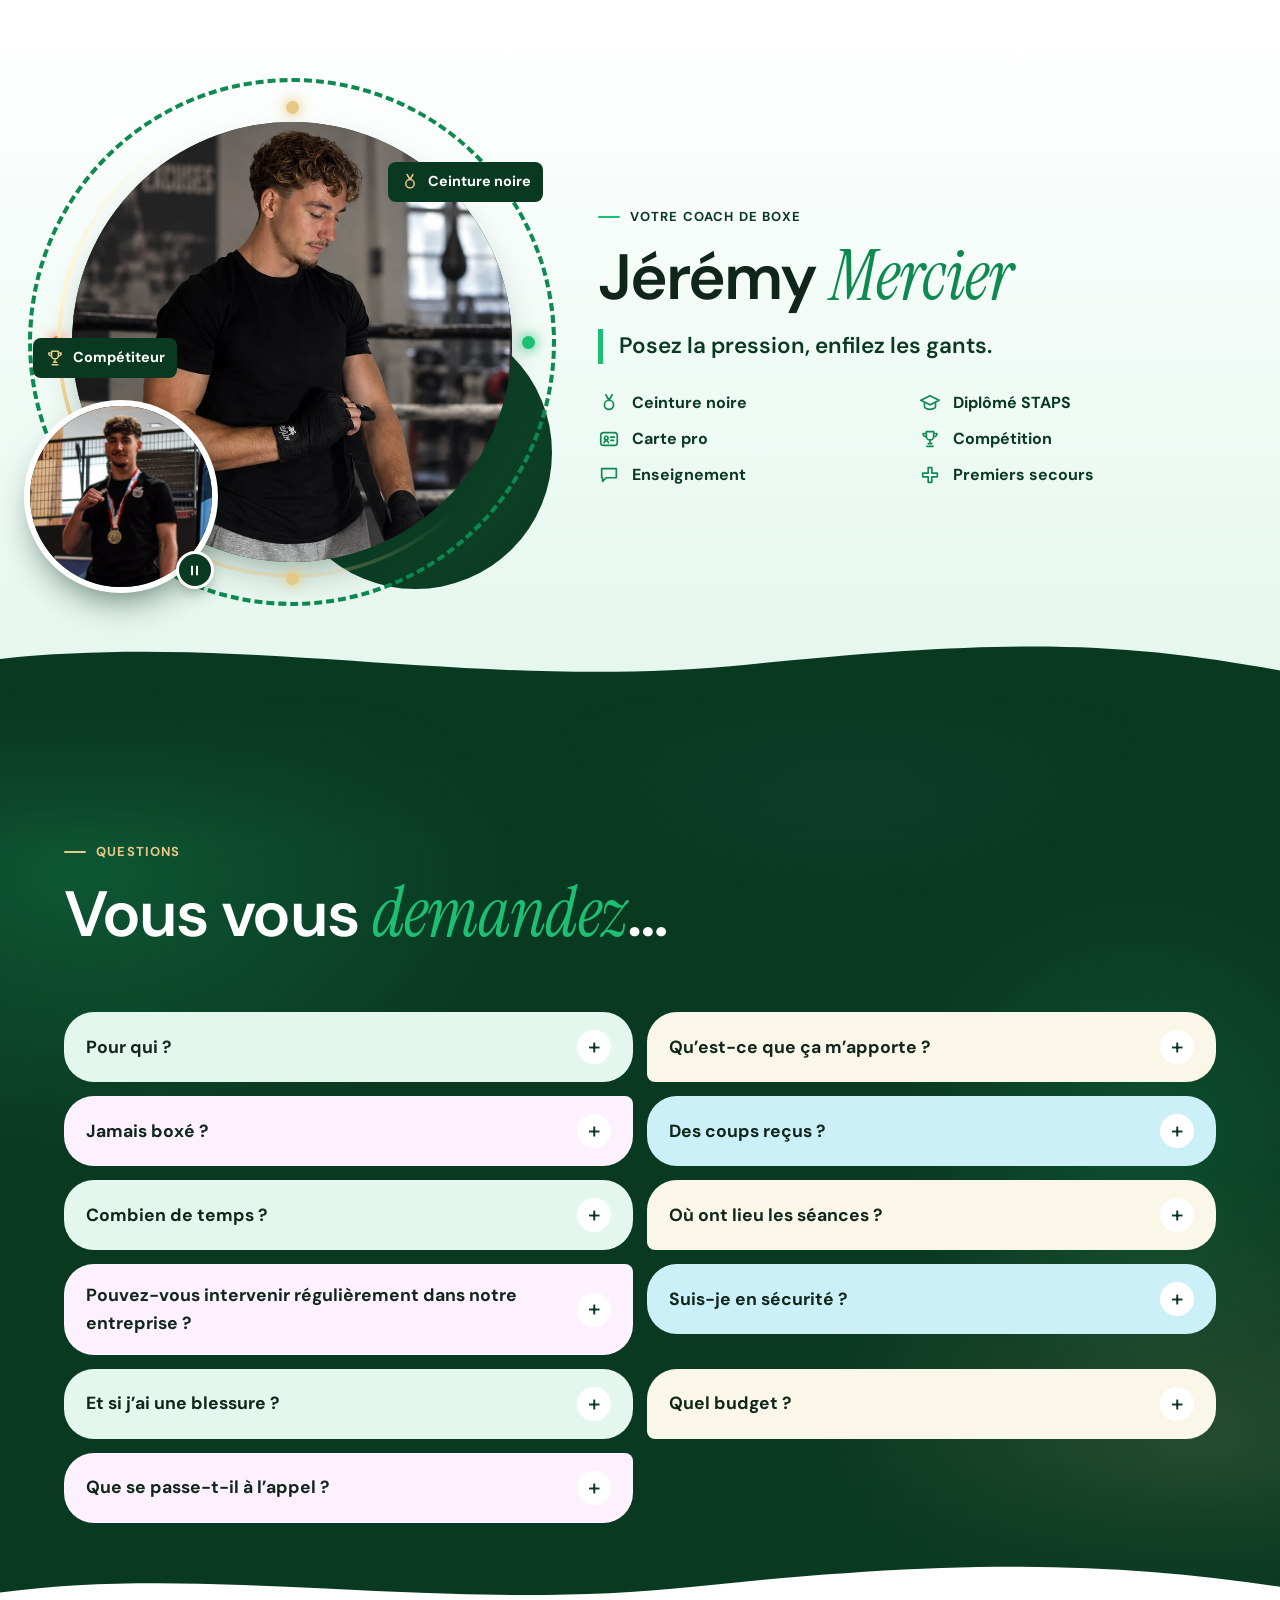
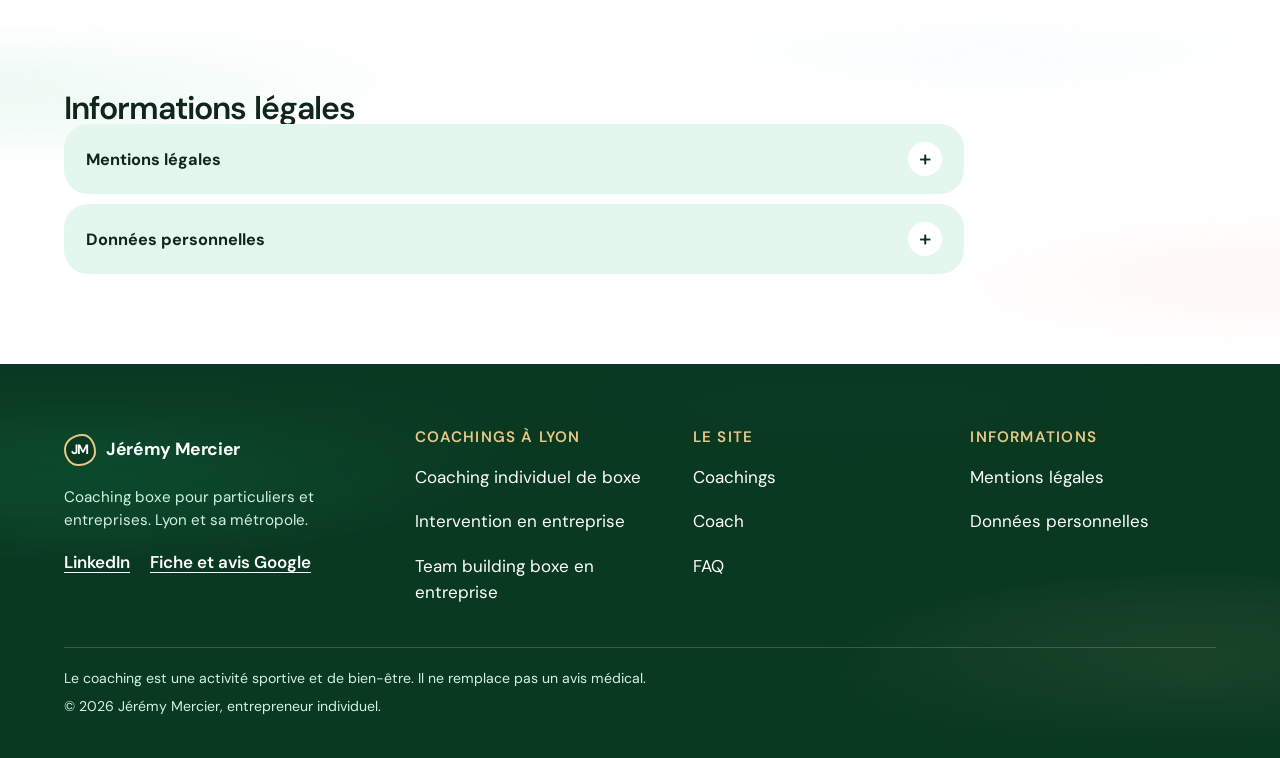
==== commit e9aafa18: "Accueil : premier écran plus sobre - Retrait du bouton « Réserver mon appel gratuit » sur l'accueil." ====
--- a/index.html
+++ b/index.html
@@ -4,9 +4,9 @@
 <meta name="description" content="Jérémy Mercier, coach de boxe bien-être à Lyon : coaching individuel pour les particuliers, intervention en entreprise et team building pour les entreprises.">
 <link rel="preload" href="/media/fonts/dm-sans.woff2" as="font" type="font/woff2" crossorigin>
 <link rel="preload" href="/media/fonts/instrument-serif-italic.woff2" as="font" type="font/woff2" crossorigin>
-<link rel="stylesheet" href="/media/site.css?v=31">
+<link rel="stylesheet" href="/media/site.css?v=32">
 <script>document.documentElement.classList.add('js')</script>
-<script src="/media/site.js?v=31" defer></script>
+<script src="/media/site.js?v=32" defer></script>
 <link rel="dns-prefetch" href="https://calendly.com">
 <link rel="canonical" href="https://jeremy-mercier.fr/">
 <link rel="icon" href="/favicon.ico?v=2" sizes="any">
@@ -454,10 +454,6 @@
           <span class="line"><span class="serif">Retrouvez l’énergie.</span></span>
         </h1>
         <p class="hero-lead">La boxe au service du <b>bien&#8209;être</b>, de la <b>cohésion</b> et de la <b>performance professionnelle</b></p>
-        <div class="hero-cta hero-go">
-          <a class="btn btn-primary btn-big" href="#rdv">Réserver mon appel gratuit <svg class="ic" aria-hidden="true"><use href="#i-arrow"/></svg></a>
-          <span class="hero-note flat"><svg class="ic" aria-hidden="true"><use href="#i-check"/></svg>5&nbsp;min · sans engagement</span>
-        </div>
         <nav class="hero-offers" aria-label="Mes trois coachings">
           <span class="ho-k">Mes 3 coachings</span>
           <ul>
@@ -475,9 +471,6 @@
             <div class="pt-arch"></div>
             <img class="pt-img px" style="--k:.5" src="media/jeremy.webp" width="960" height="892" alt="Jérémy Mercier, coach de boxe bien-être à Lyon, souriant" fetchpriority="high">
           </div>
-          <span class="tag fchip f1"><svg class="ic" aria-hidden="true"><use href="#i-bolt"/></svg>Énergie</span>
-          <span class="tag fchip f2"><svg class="ic" aria-hidden="true"><use href="#i-smile"/></svg>Bien-être</span>
-          <span class="tag fchip f3"><svg class="ic" aria-hidden="true"><use href="#i-users"/></svg>Cohésion</span>
           <div class="badge-card px" style="--k:1.2"><svg class="ic" aria-hidden="true"><use href="#i-medal"/></svg><span>Ceinture noire<br>Éducateur sportif</span></div>
         </div>
       </div>
--- a/media/site.css
+++ b/media/site.css
@@ -1378,22 +1378,16 @@
 .ho-3 .ho-ic{background:#a6dbf2}
 .ho-2 .ho-ic{background:#f8d77f}
 
-/* ---------- V29 : premier écran resserré, compris d'un coup d'œil ----------
-   Ordre de lecture : accroche (titre) -> promesse (2 lignes) -> action (appel gratuit) -> les 3 coachings.
-   Sur téléphone, portrait plus petit pour que titre et bouton apparaissent dès l'arrivée. */
+/* ---------- V29 : premier écran sobre, compris d'un coup d'œil ----------
+   Seulement l'essentiel : qui / où (surtitre), l'accroche (titre), la promesse (2 lignes), les 3 coachings,
+   et le portrait avec un seul repère de confiance (ceinture noire, éducateur sportif).
+   Sur téléphone, portrait plus petit pour que le titre apparaisse dès l'arrivée. */
 .hero-band{padding-top:clamp(28px,4.4vw,72px)}
-#accueil .hero-left{gap:clamp(18px,2.2vw,26px)}
+#accueil .hero-left{gap:clamp(20px,2.4vw,30px)}
 #accueil h1 .eyebrow{margin-bottom:clamp(16px,2vw,24px)}
 #accueil .hero-lead{max-width:none;font-size:clamp(1.05rem,1.55vw,1.42rem);line-height:1.35;text-wrap:balance}
-#accueil .hero-go{gap:12px 20px;margin-top:2px}
-.hero-note{display:inline-flex;align-items:center;gap:8px;color:var(--mute-on-dark);font-weight:600;font-size:.98rem}
-.hero-note .ic{width:18px;height:18px;color:var(--leaf);stroke-width:2.6}
-#accueil .hero-offers{margin-top:6px}
+#accueil .hero-offers{margin-top:4px}
 @media (max-width:900px){
   #accueil .hero-right{max-width:250px}
   #accueil .hero-lead{padding-left:14px;border-left-width:3px}
 }
-@media (max-width:480px){
-  #accueil .hero-go .btn-big{width:100%;padding-inline:18px}
-  #accueil .hero-note{width:100%;justify-content:center;margin-top:-4px}
-}
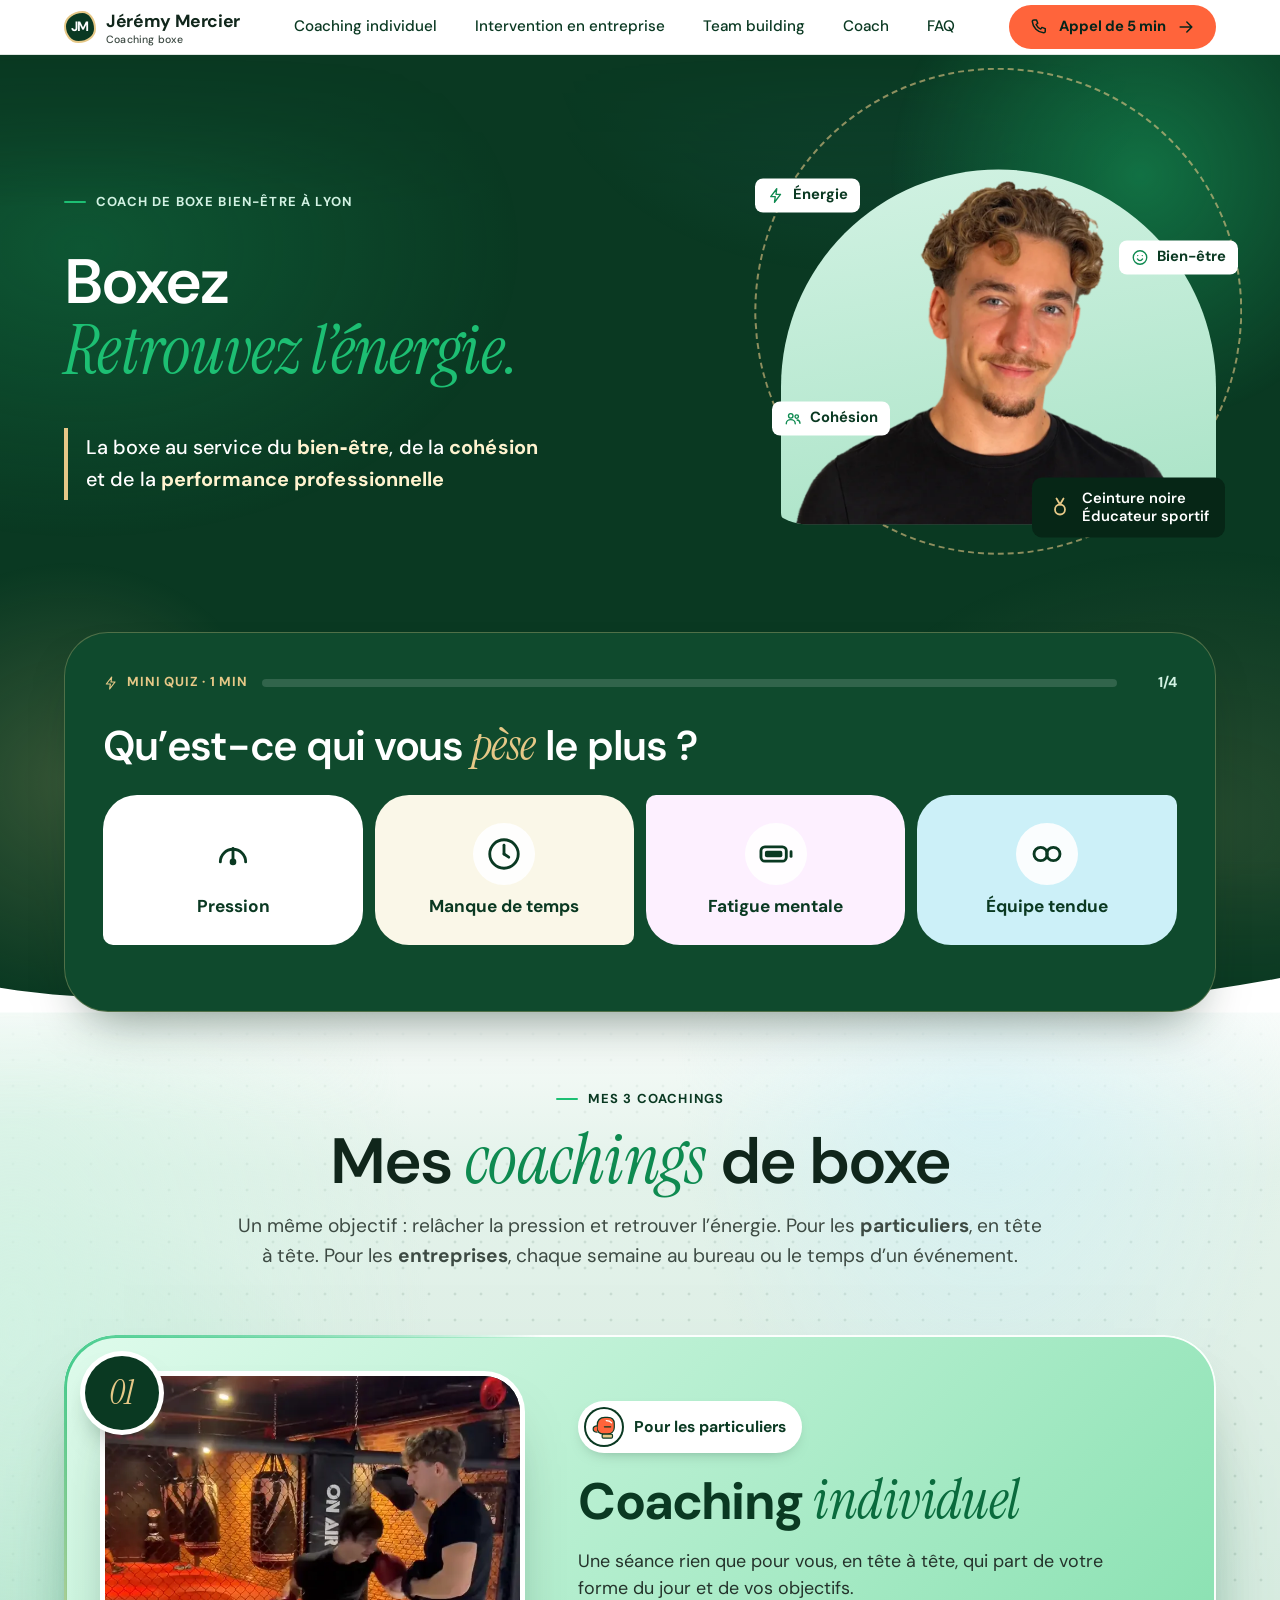
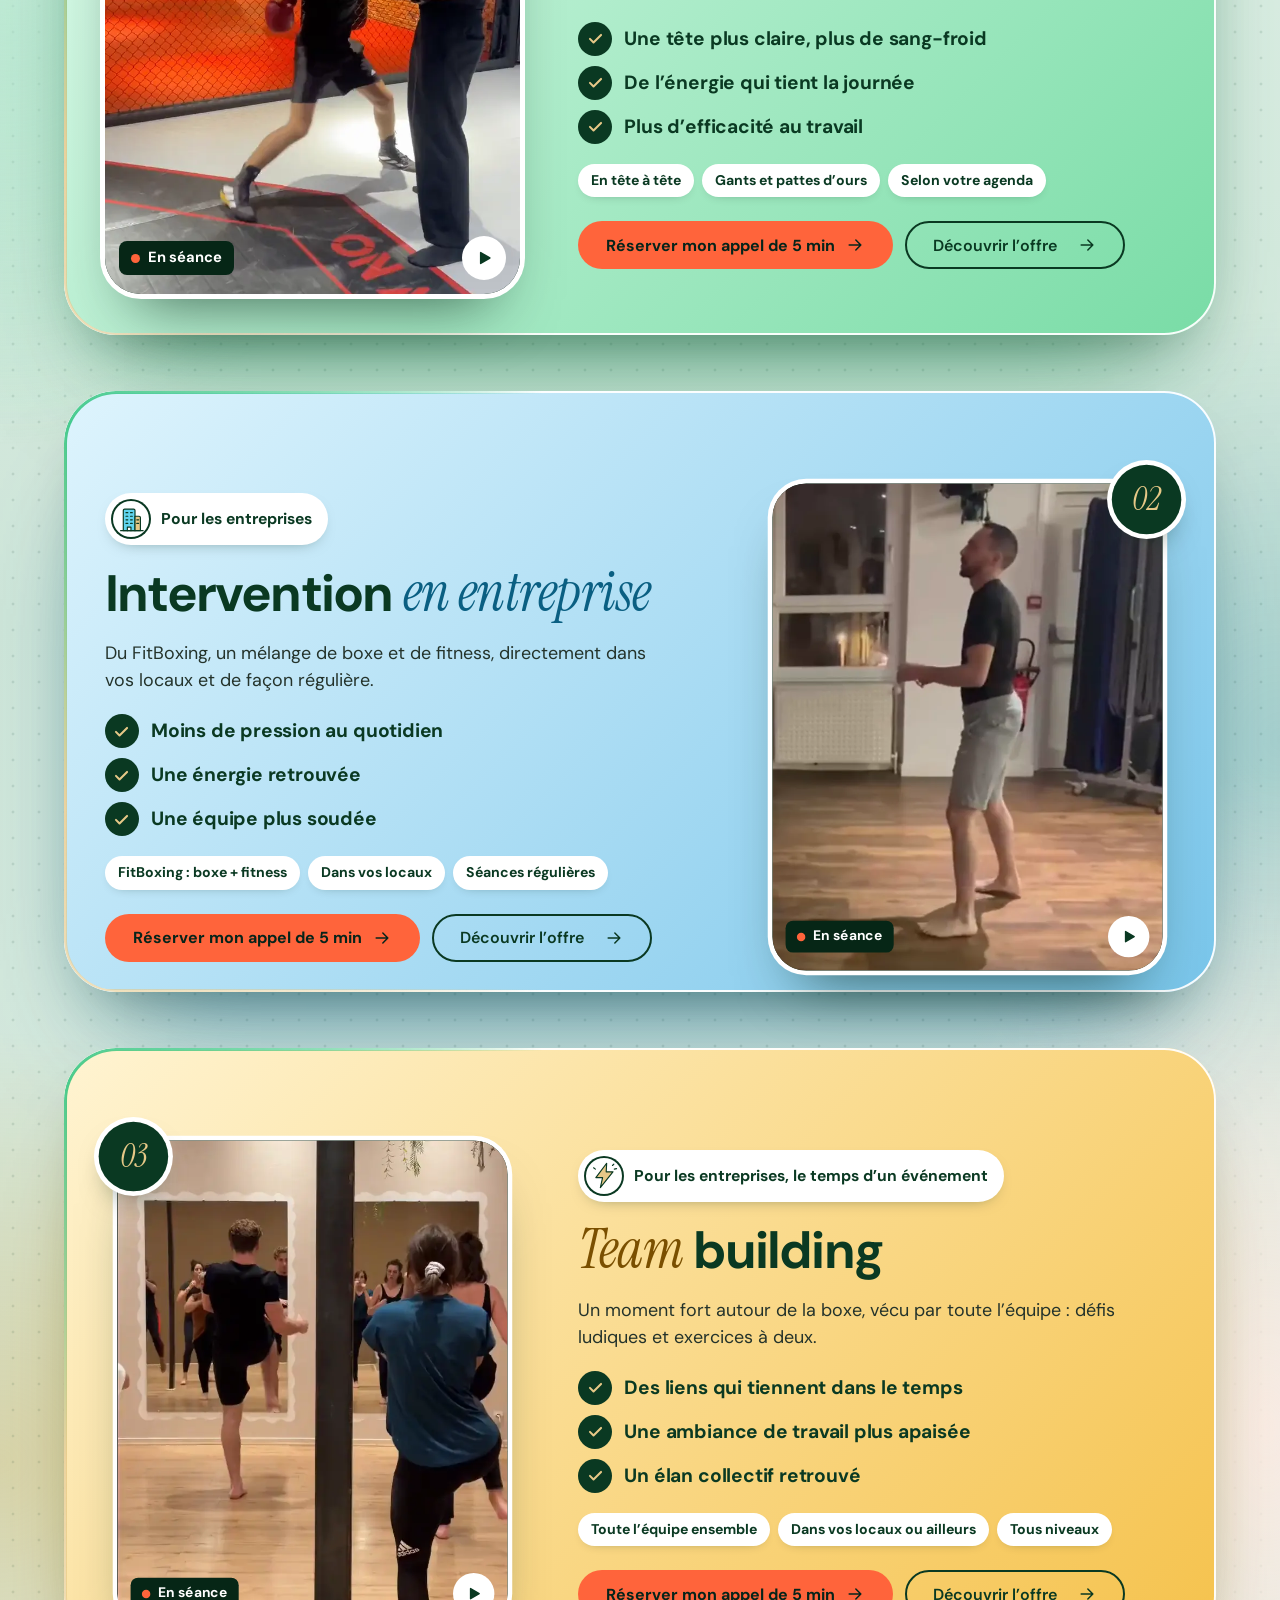
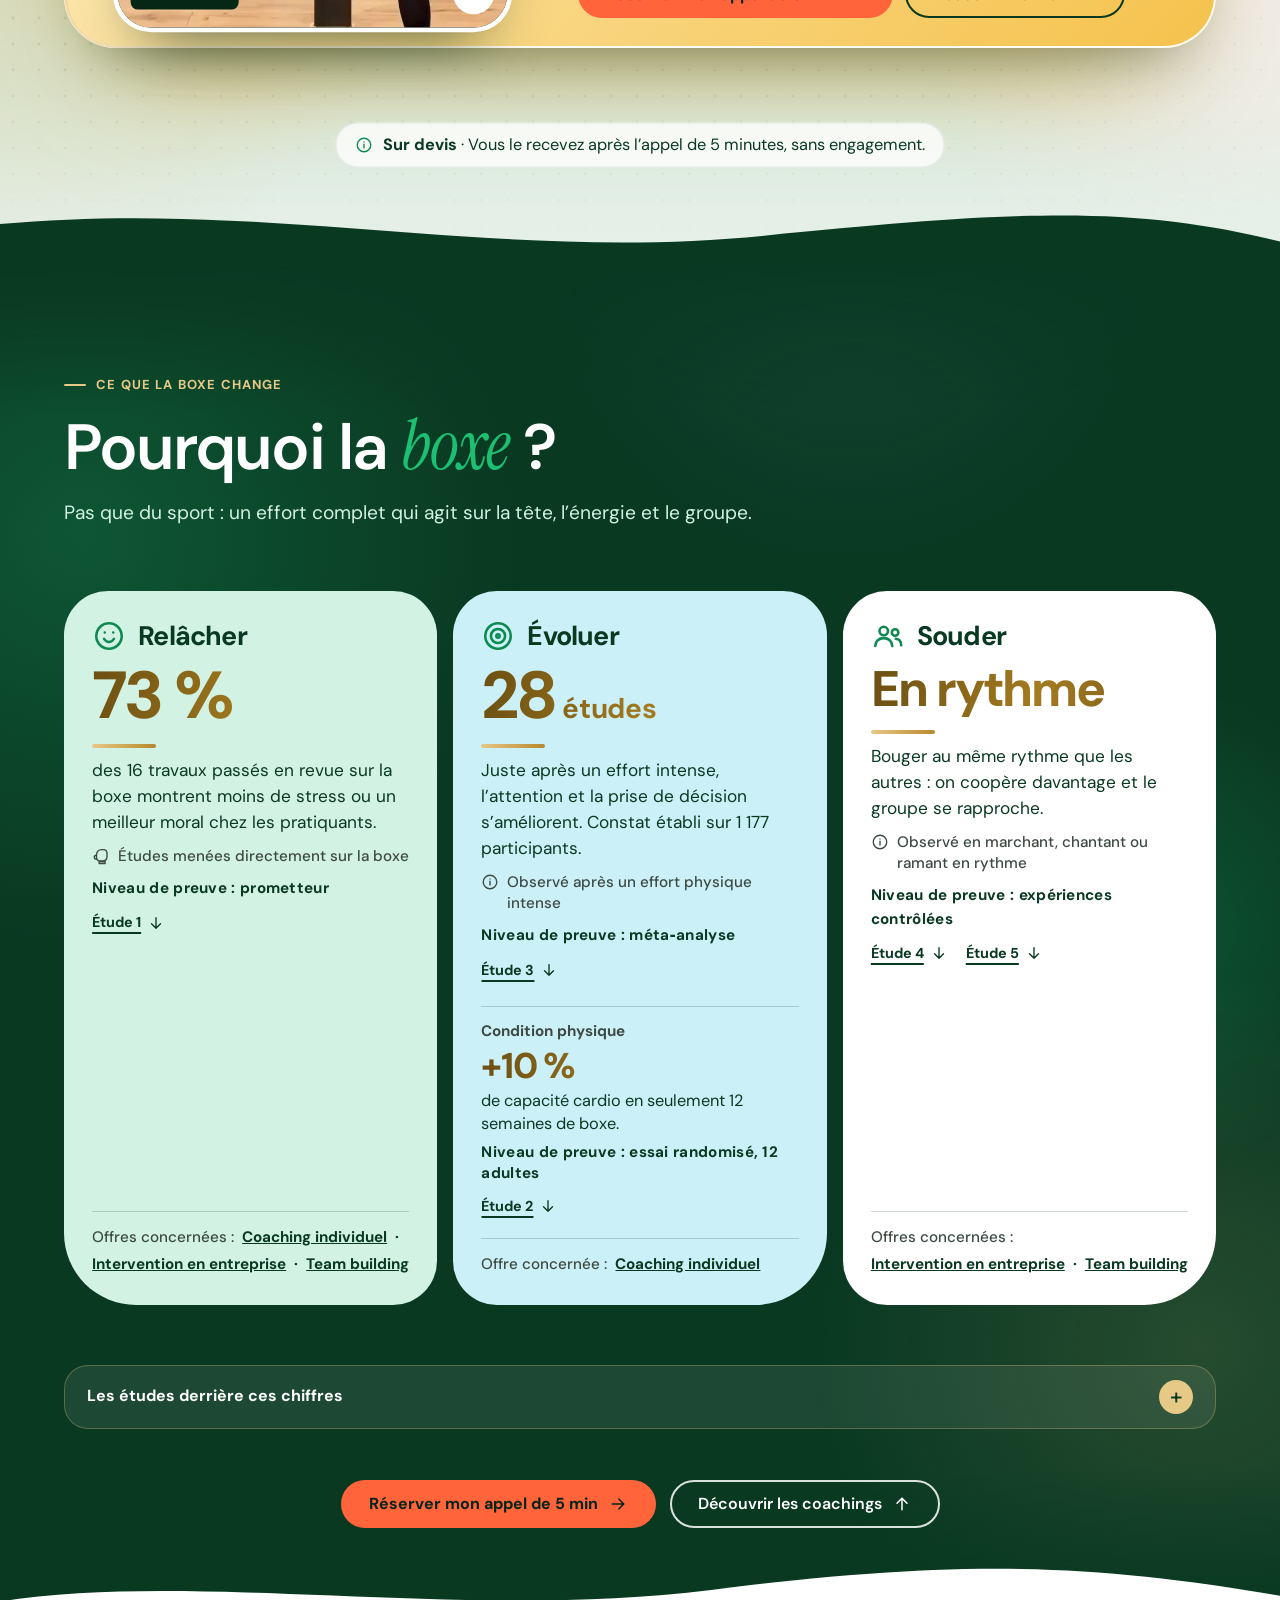
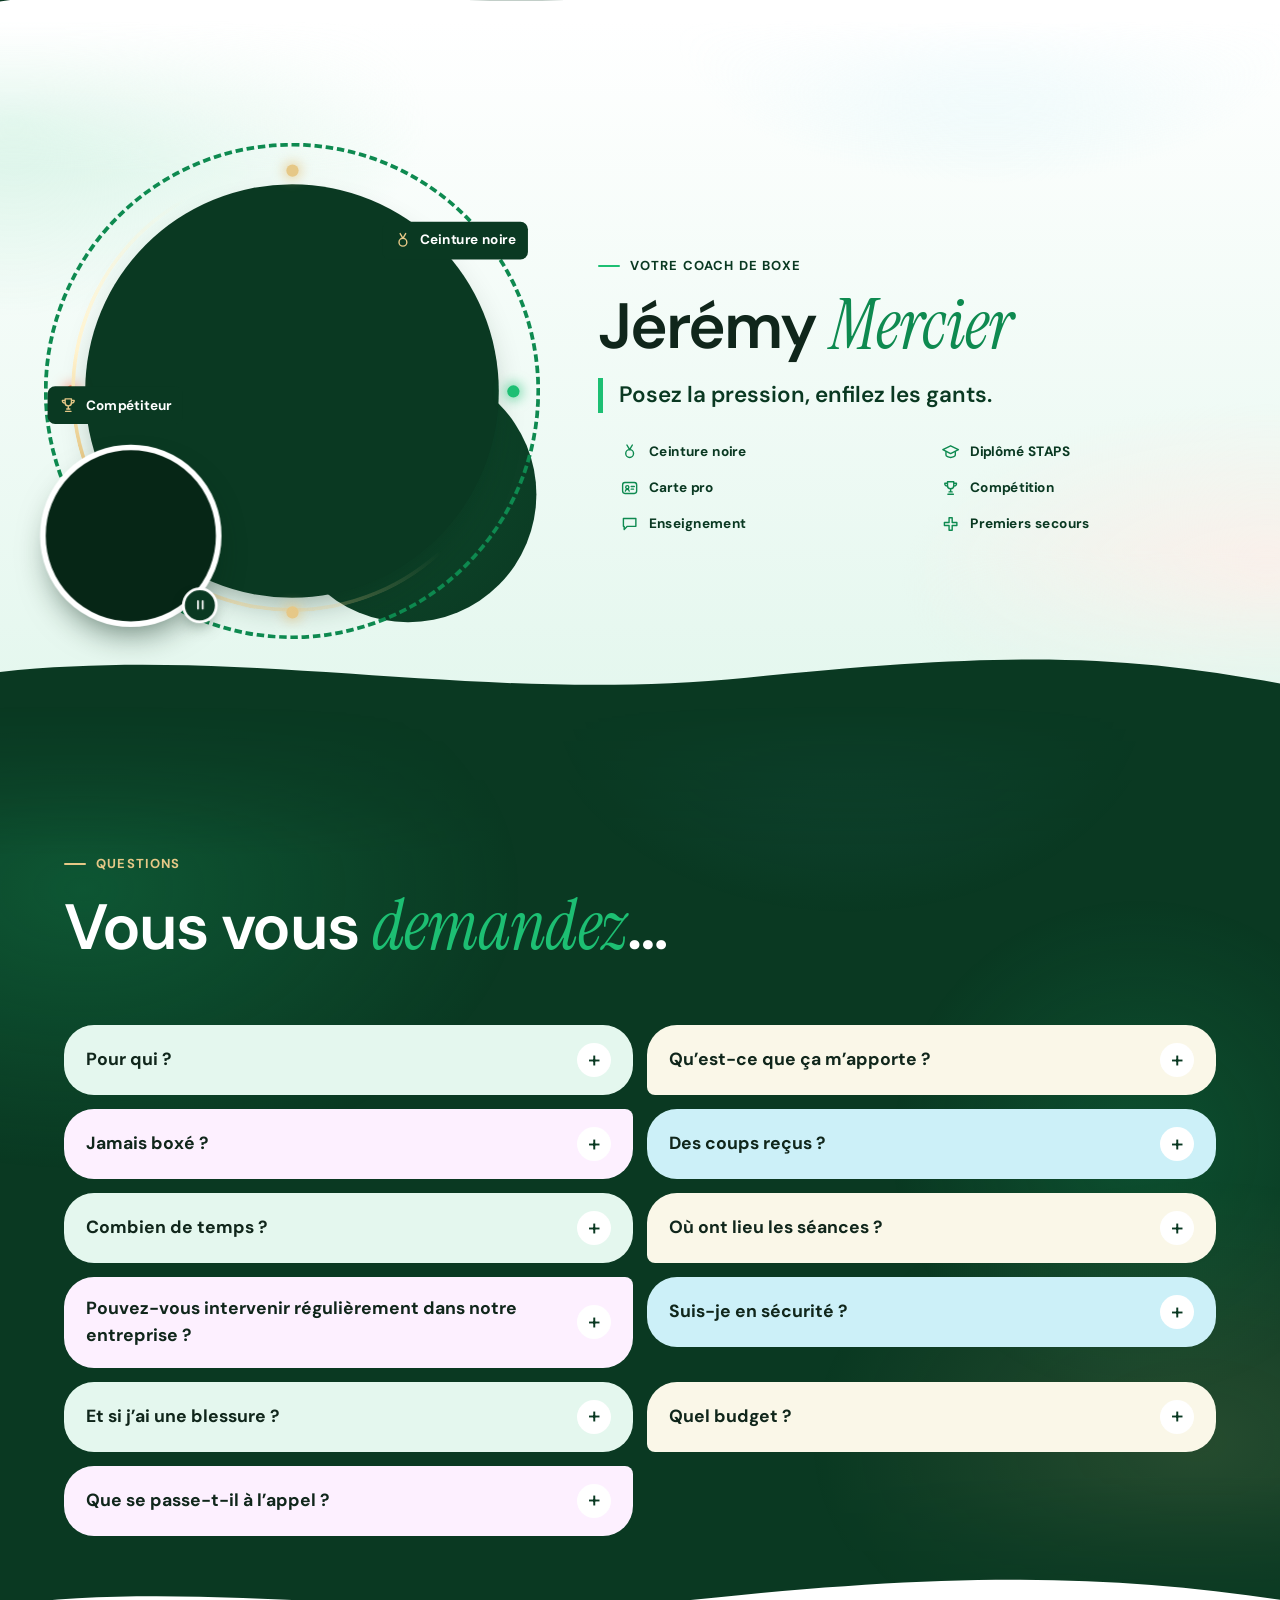
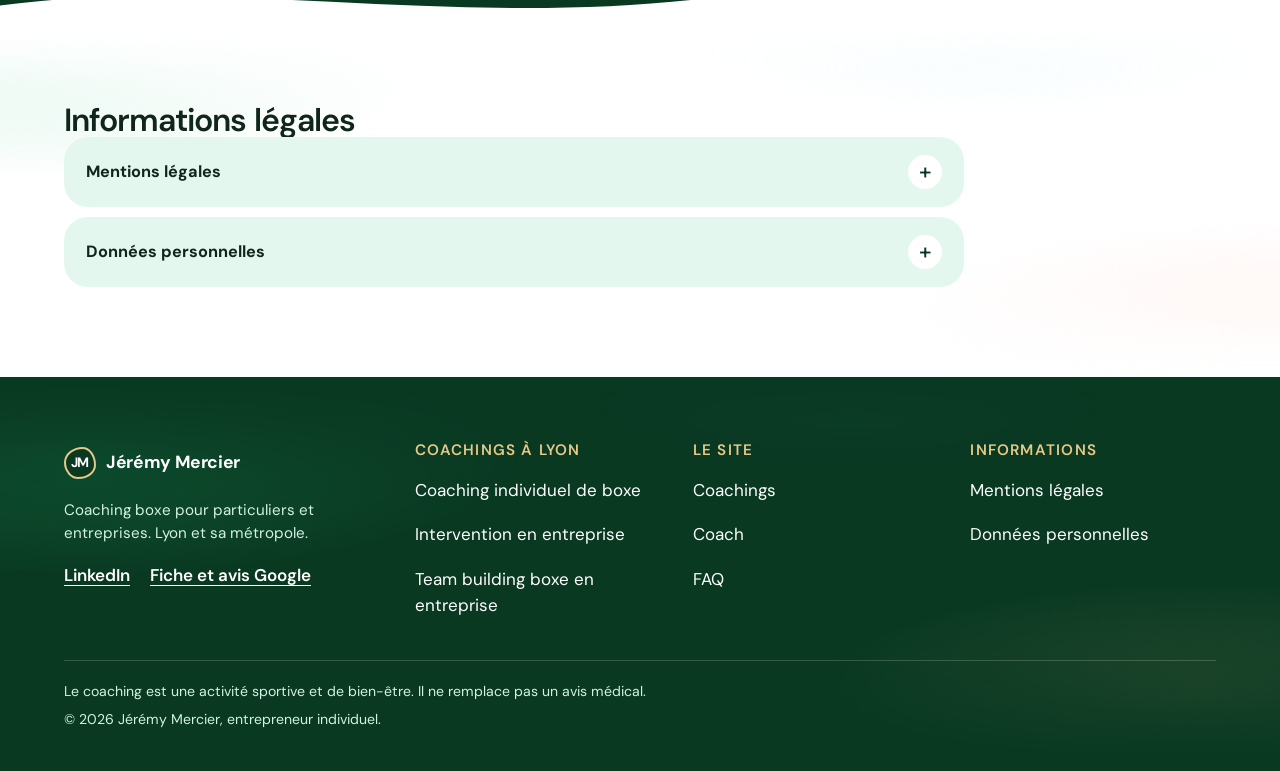
==== commit b96c7b15: "Accueil : étiquettes du portrait remises, vignettes retirées, textes aérés - Retour des étiquettes É" ====
--- a/index.html
+++ b/index.html
@@ -4,9 +4,9 @@
 <meta name="description" content="Jérémy Mercier, coach de boxe bien-être à Lyon : coaching individuel pour les particuliers, intervention en entreprise et team building pour les entreprises.">
 <link rel="preload" href="/media/fonts/dm-sans.woff2" as="font" type="font/woff2" crossorigin>
 <link rel="preload" href="/media/fonts/instrument-serif-italic.woff2" as="font" type="font/woff2" crossorigin>
-<link rel="stylesheet" href="/media/site.css?v=32">
+<link rel="stylesheet" href="/media/site.css?v=33">
 <script>document.documentElement.classList.add('js')</script>
-<script src="/media/site.js?v=32" defer></script>
+<script src="/media/site.js?v=33" defer></script>
 <link rel="dns-prefetch" href="https://calendly.com">
 <link rel="canonical" href="https://jeremy-mercier.fr/">
 <link rel="icon" href="/favicon.ico?v=2" sizes="any">
@@ -454,14 +454,6 @@
           <span class="line"><span class="serif">Retrouvez l’énergie.</span></span>
         </h1>
         <p class="hero-lead">La boxe au service du <b>bien&#8209;être</b>, de la <b>cohésion</b> et de la <b>performance professionnelle</b></p>
-        <nav class="hero-offers" aria-label="Mes trois coachings">
-          <span class="ho-k">Mes 3 coachings</span>
-          <ul>
-            <li><a class="ho-1" href="#individuel"><span class="ho-ic" aria-hidden="true"><svg viewBox="0 0 64 64"><use href="#d-glove"/></svg></span><span class="ho-t">Coaching individuel</span><svg class="ic ho-ar" aria-hidden="true"><use href="#i-arrow"/></svg></a></li>
-            <li><a class="ho-3" href="#intervention-entreprise"><span class="ho-ic" aria-hidden="true"><svg viewBox="0 0 64 64"><use href="#d-office"/></svg></span><span class="ho-t">Intervention en entreprise</span><svg class="ic ho-ar" aria-hidden="true"><use href="#i-arrow"/></svg></a></li>
-            <li><a class="ho-2" href="#team-building"><span class="ho-ic" aria-hidden="true"><svg viewBox="0 0 64 64"><use href="#d-bolt"/></svg></span><span class="ho-t">Team building</span><svg class="ic ho-ar" aria-hidden="true"><use href="#i-arrow"/></svg></a></li>
-          </ul>
-        </nav>
       </div>
 
       <div class="hero-right">
@@ -471,6 +463,9 @@
             <div class="pt-arch"></div>
             <img class="pt-img px" style="--k:.5" src="media/jeremy.webp" width="960" height="892" alt="Jérémy Mercier, coach de boxe bien-être à Lyon, souriant" fetchpriority="high">
           </div>
+          <span class="tag fchip f1"><svg class="ic" aria-hidden="true"><use href="#i-bolt"/></svg>Énergie</span>
+          <span class="tag fchip f2"><svg class="ic" aria-hidden="true"><use href="#i-smile"/></svg>Bien-être</span>
+          <span class="tag fchip f3"><svg class="ic" aria-hidden="true"><use href="#i-users"/></svg>Cohésion</span>
           <div class="badge-card px" style="--k:1.2"><svg class="ic" aria-hidden="true"><use href="#i-medal"/></svg><span>Ceinture noire<br>Éducateur sportif</span></div>
         </div>
       </div>
--- a/media/site.css
+++ b/media/site.css
@@ -1378,16 +1378,16 @@
 .ho-3 .ho-ic{background:#a6dbf2}
 .ho-2 .ho-ic{background:#f8d77f}
 
-/* ---------- V29 : premier écran sobre, compris d'un coup d'œil ----------
-   Seulement l'essentiel : qui / où (surtitre), l'accroche (titre), la promesse (2 lignes), les 3 coachings,
-   et le portrait avec un seul repère de confiance (ceinture noire, éducateur sportif).
-   Sur téléphone, portrait plus petit pour que le titre apparaisse dès l'arrivée. */
-.hero-band{padding-top:clamp(28px,4.4vw,72px)}
-#accueil .hero-left{gap:clamp(20px,2.4vw,30px)}
-#accueil h1 .eyebrow{margin-bottom:clamp(16px,2vw,24px)}
-#accueil .hero-lead{max-width:none;font-size:clamp(1.05rem,1.55vw,1.42rem);line-height:1.35;text-wrap:balance}
-#accueil .hero-offers{margin-top:4px}
+/* ---------- V29 : premier écran sobre et aéré ----------
+   Seulement l'essentiel : qui / où (surtitre), l'accroche (titre), la promesse (2 lignes),
+   et le portrait avec ses étiquettes (énergie, bien-être, cohésion, ceinture noire).
+   Textes bien espacés ; sur téléphone, portrait plus petit pour que le titre apparaisse dès l'arrivée. */
+.hero-band{padding-top:clamp(36px,5.4vw,88px)}
+#accueil .hero-left{gap:clamp(28px,3.4vw,46px)}
+#accueil h1 .eyebrow{margin-bottom:clamp(24px,3vw,40px)}
+#accueil h1 .line+.line{margin-top:.06em}
+#accueil .hero-lead{max-width:none;font-size:clamp(1.05rem,1.55vw,1.42rem);line-height:1.6;letter-spacing:.005em;text-wrap:balance;padding-block:4px}
 @media (max-width:900px){
-  #accueil .hero-right{max-width:250px}
+  #accueil .hero-right{max-width:280px;margin-bottom:8px}
   #accueil .hero-lead{padding-left:14px;border-left-width:3px}
 }
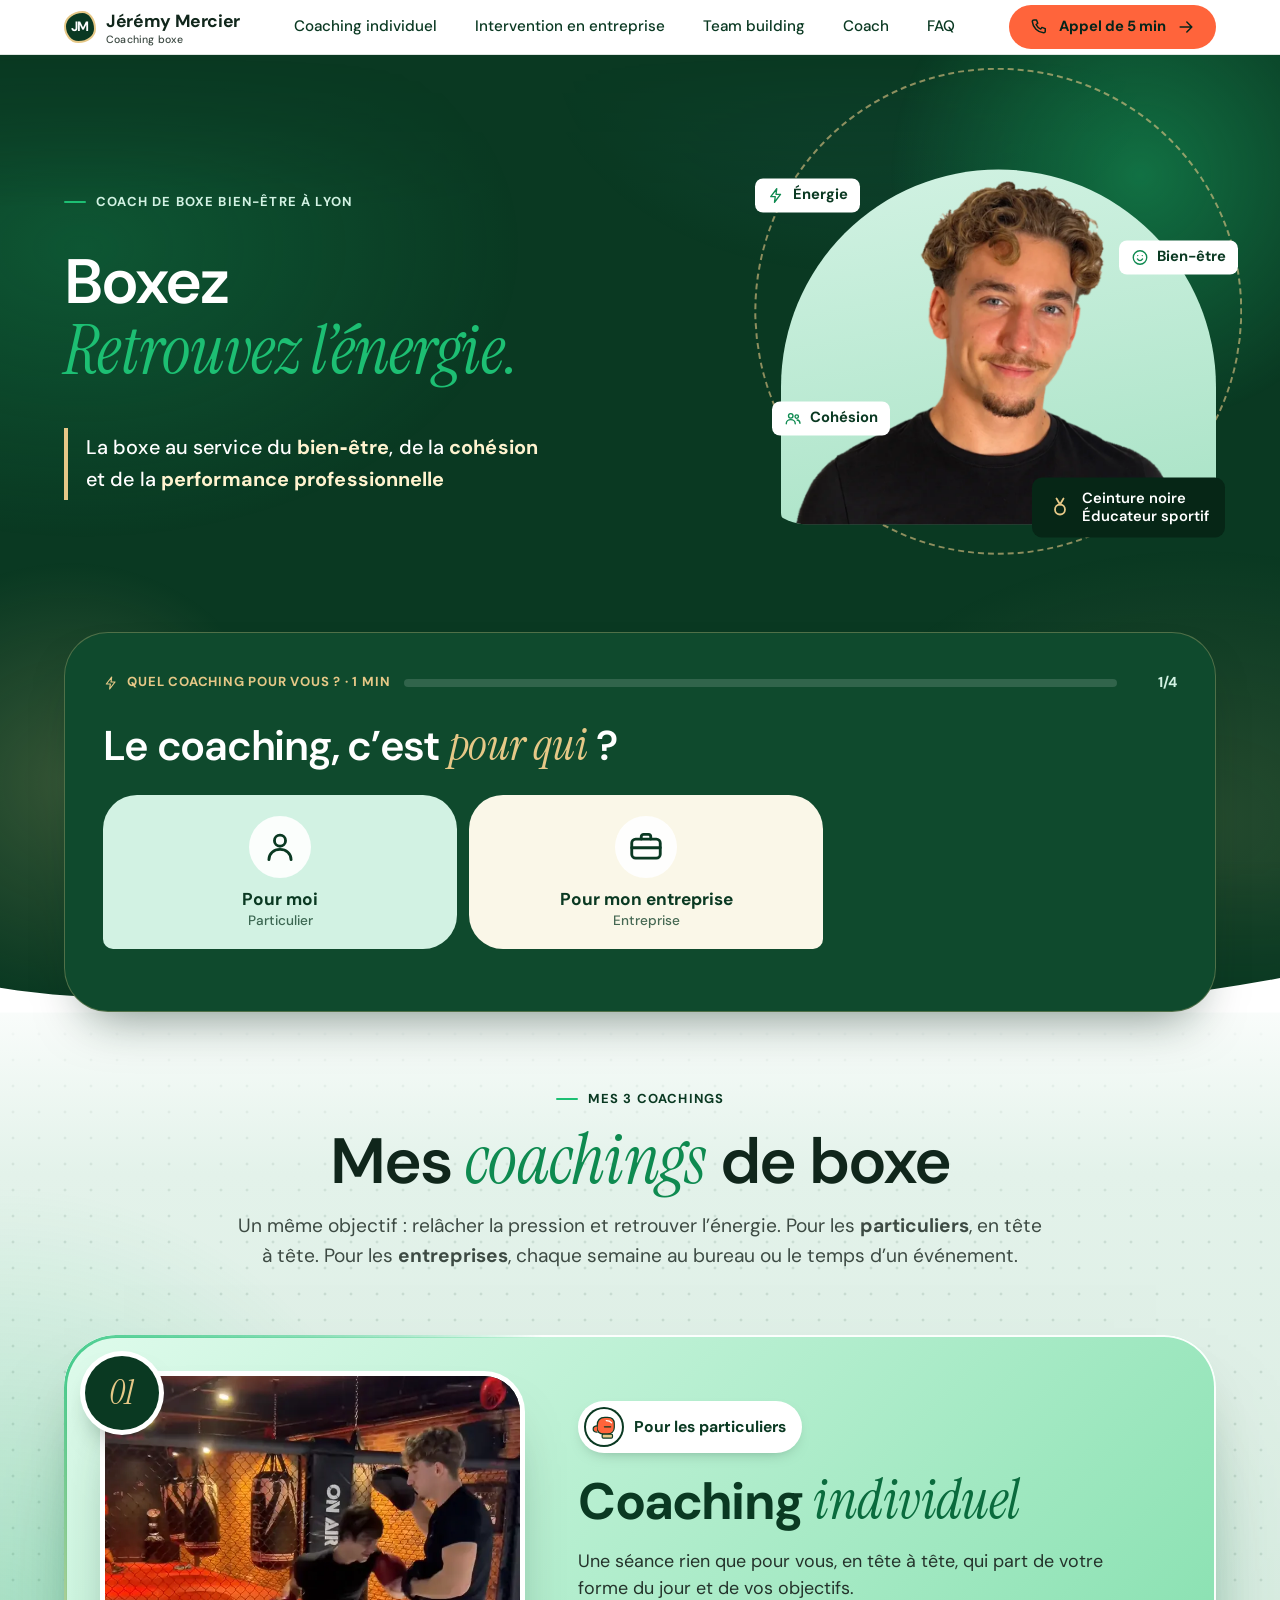
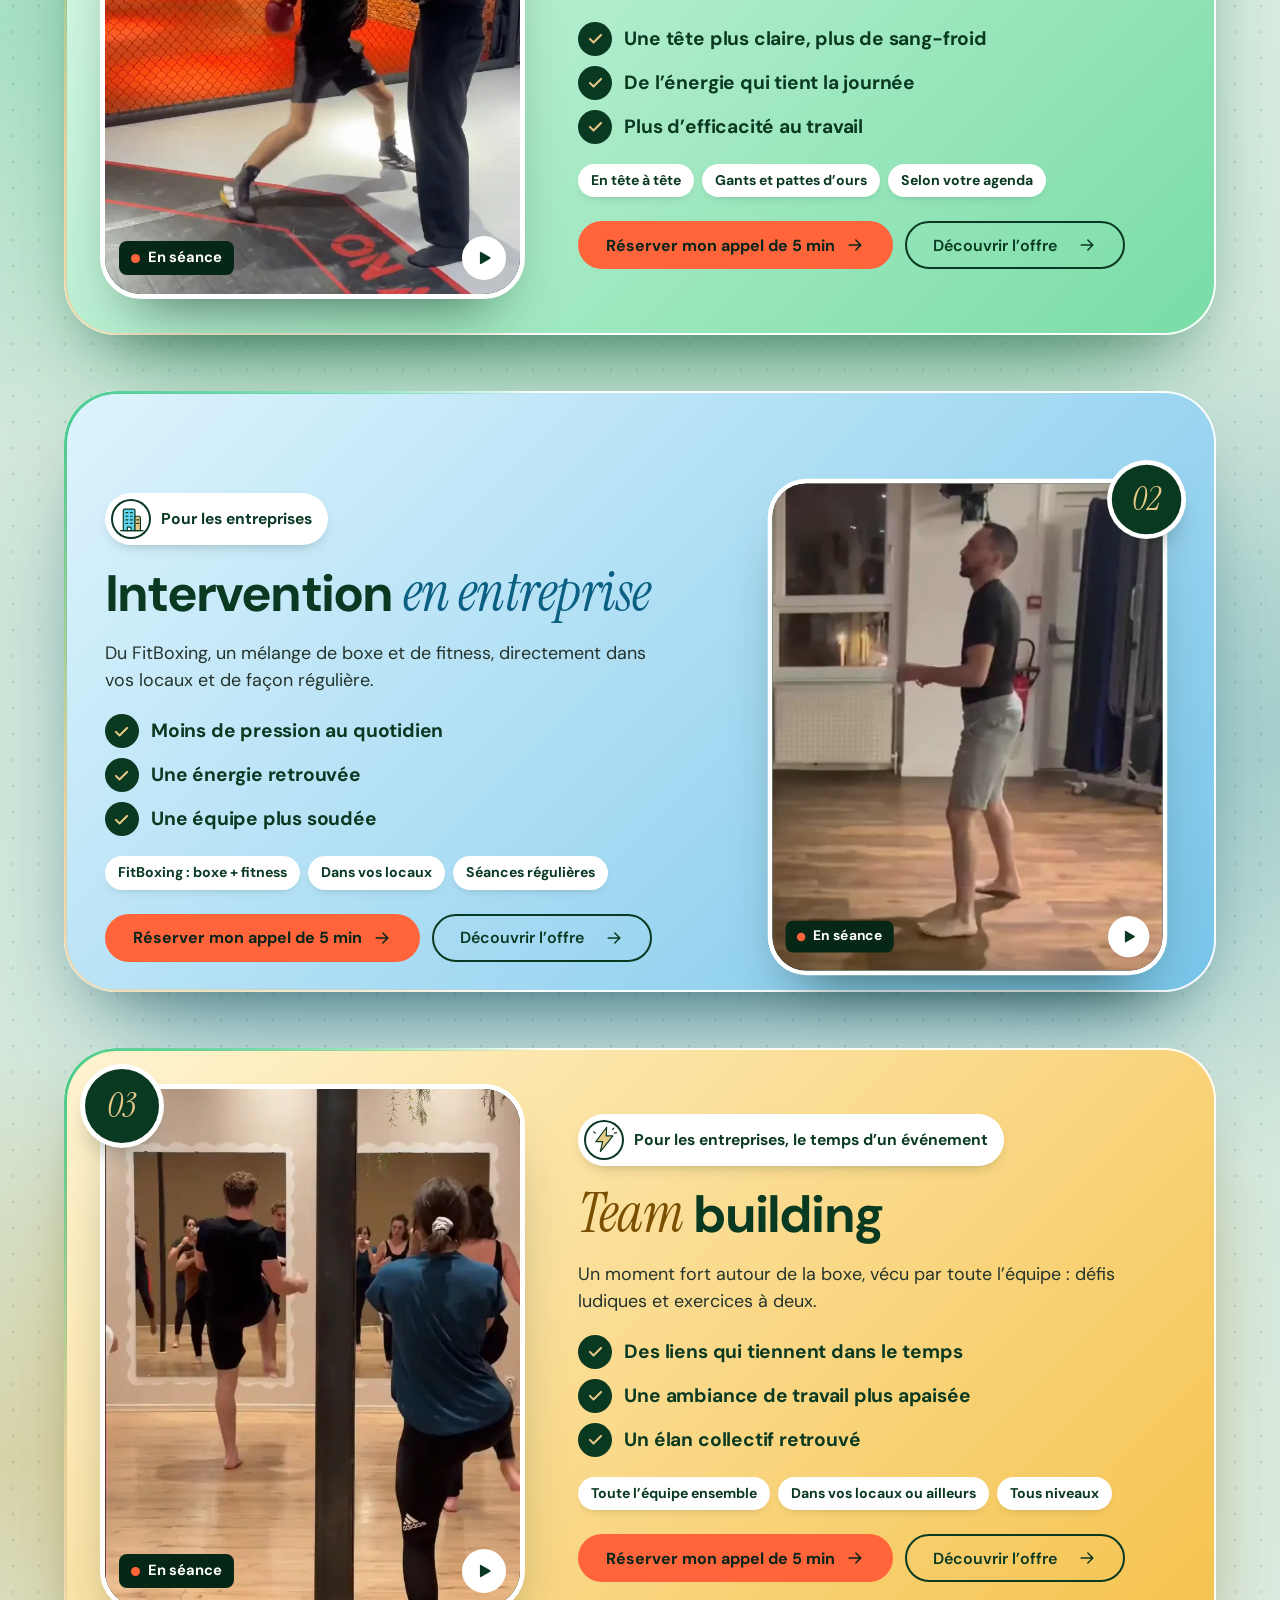
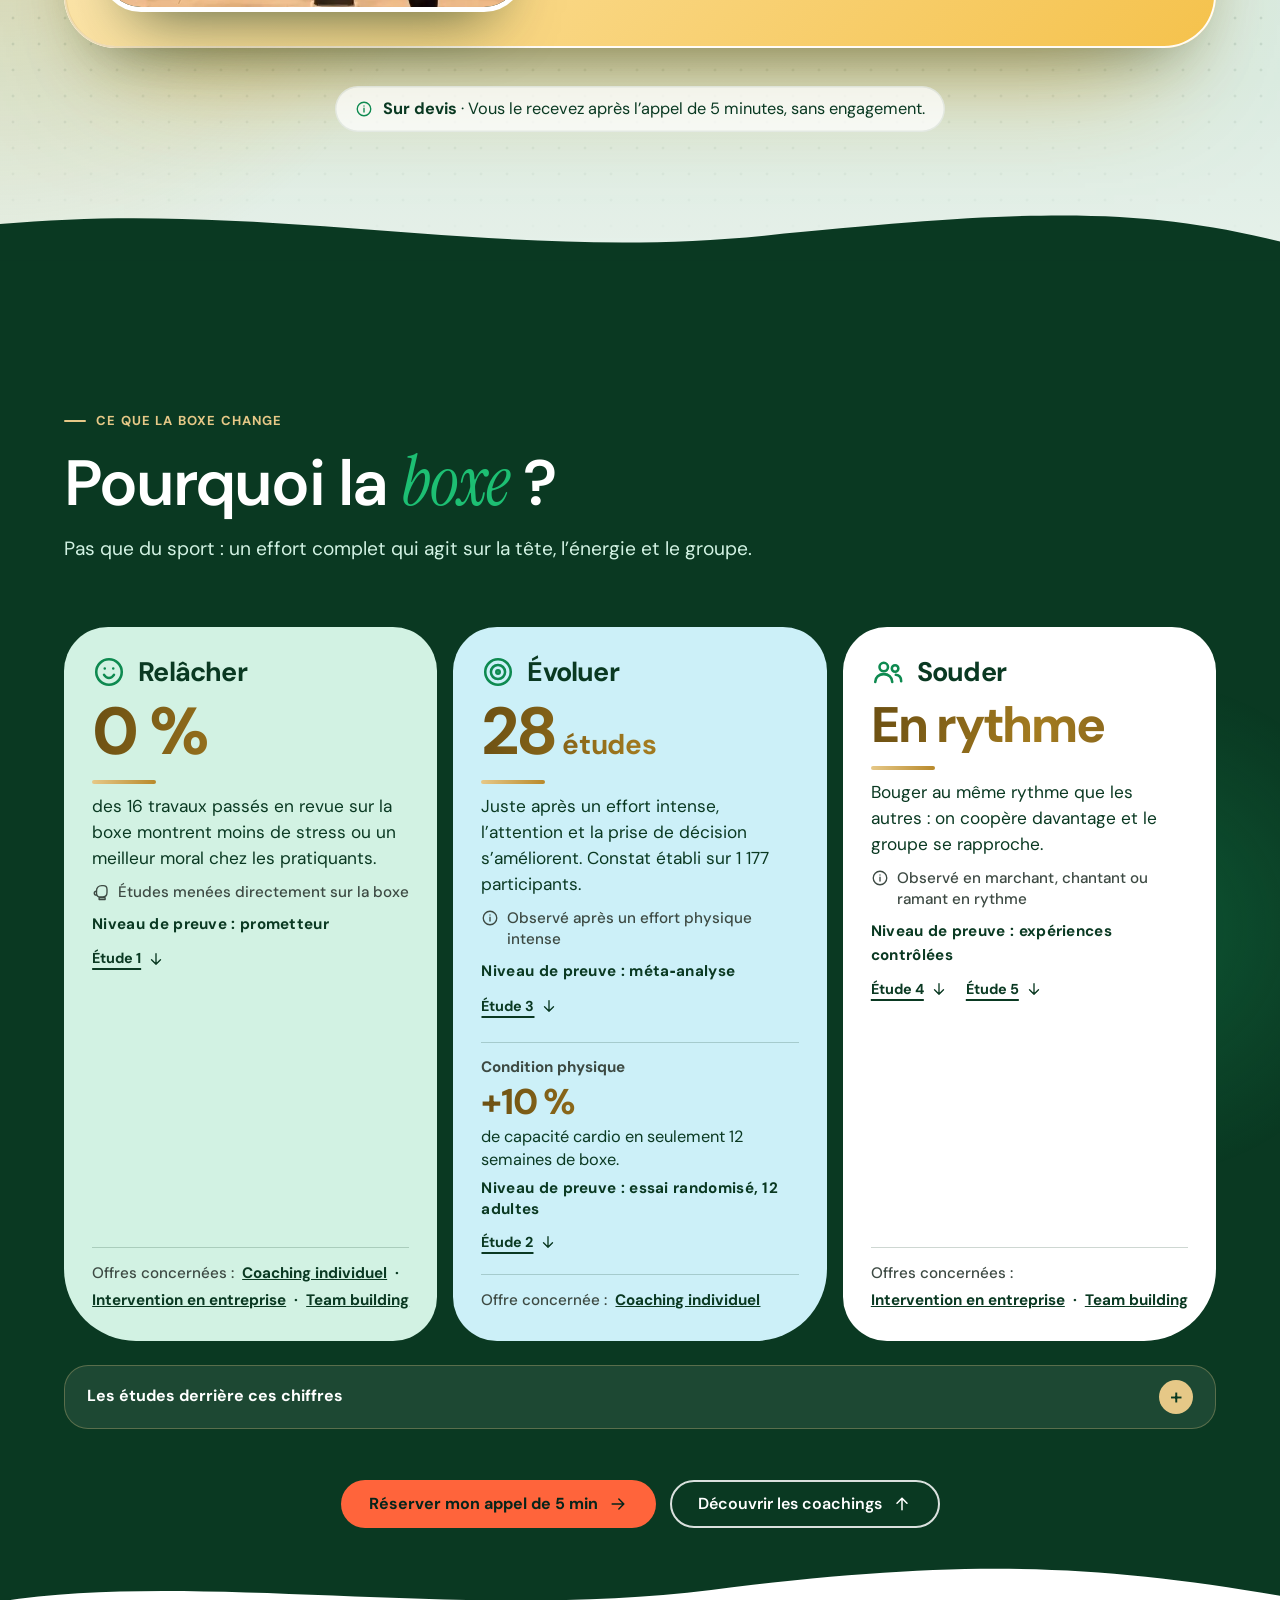
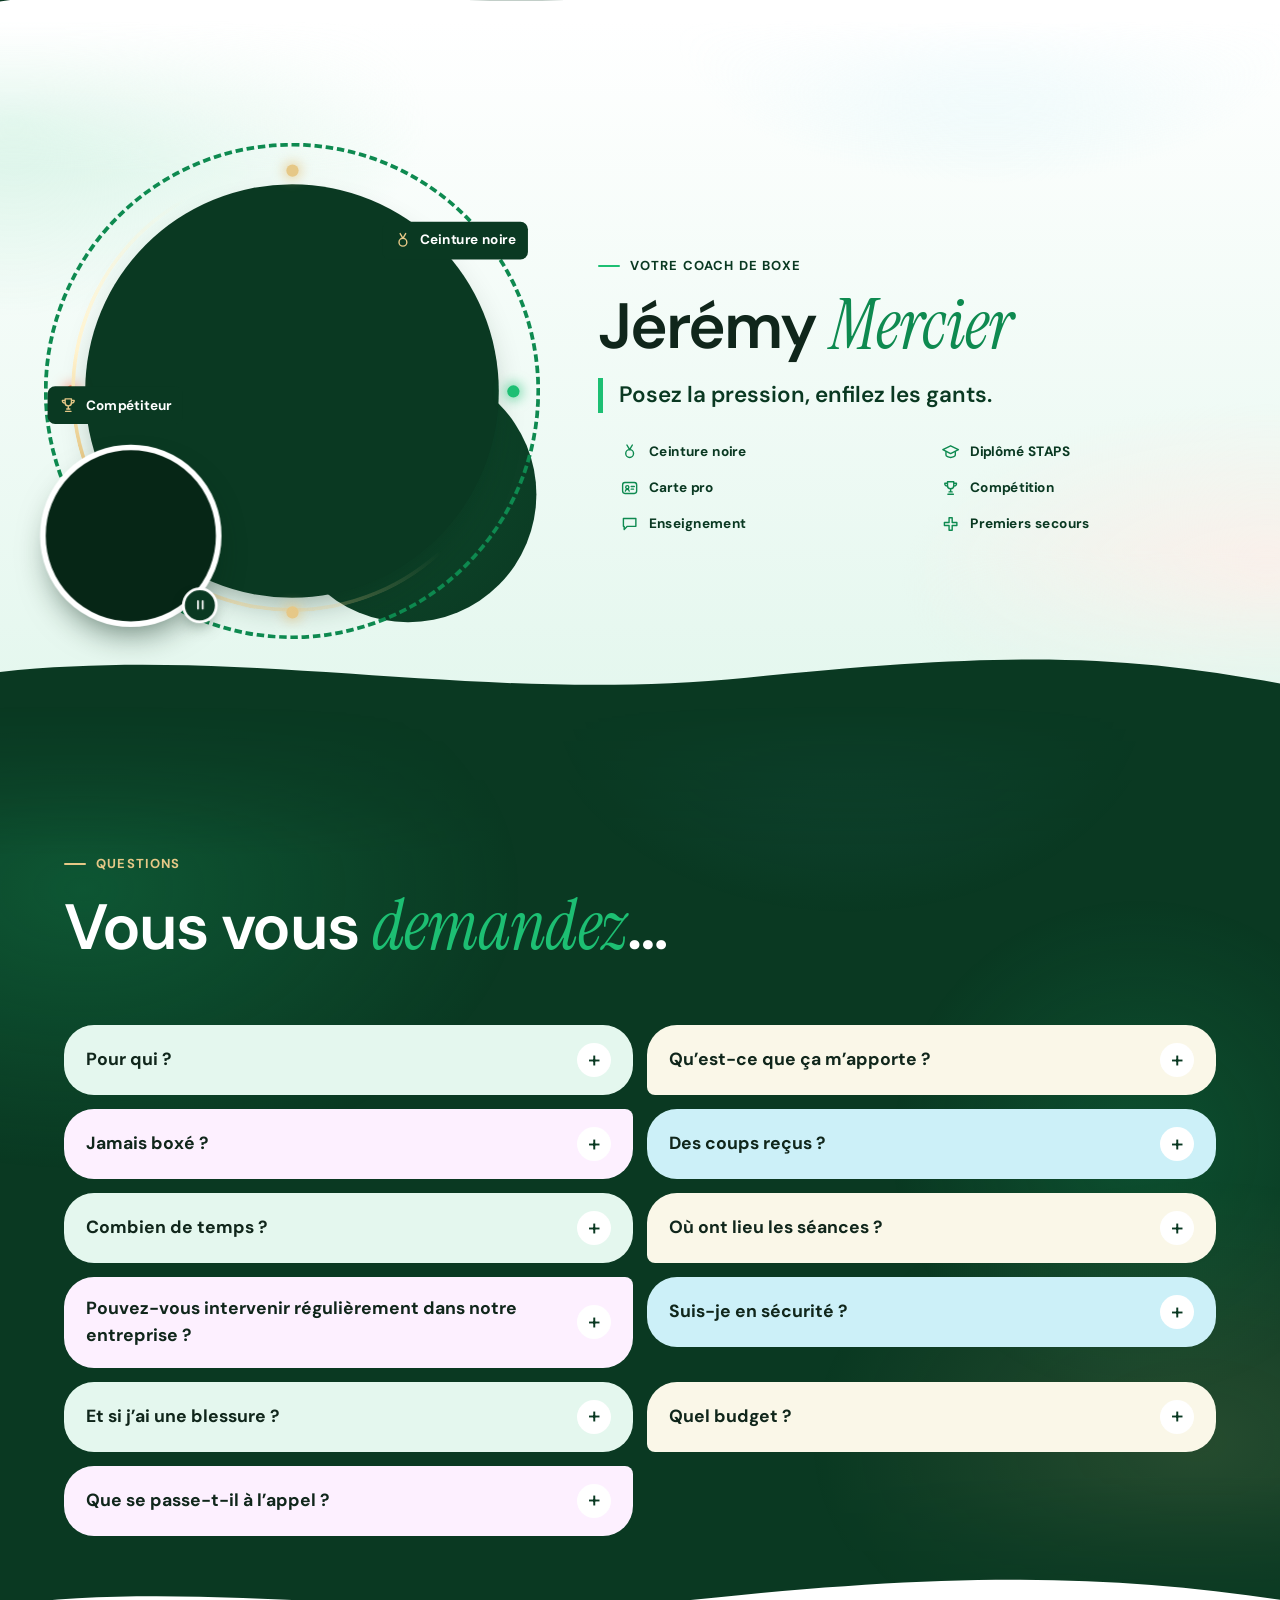
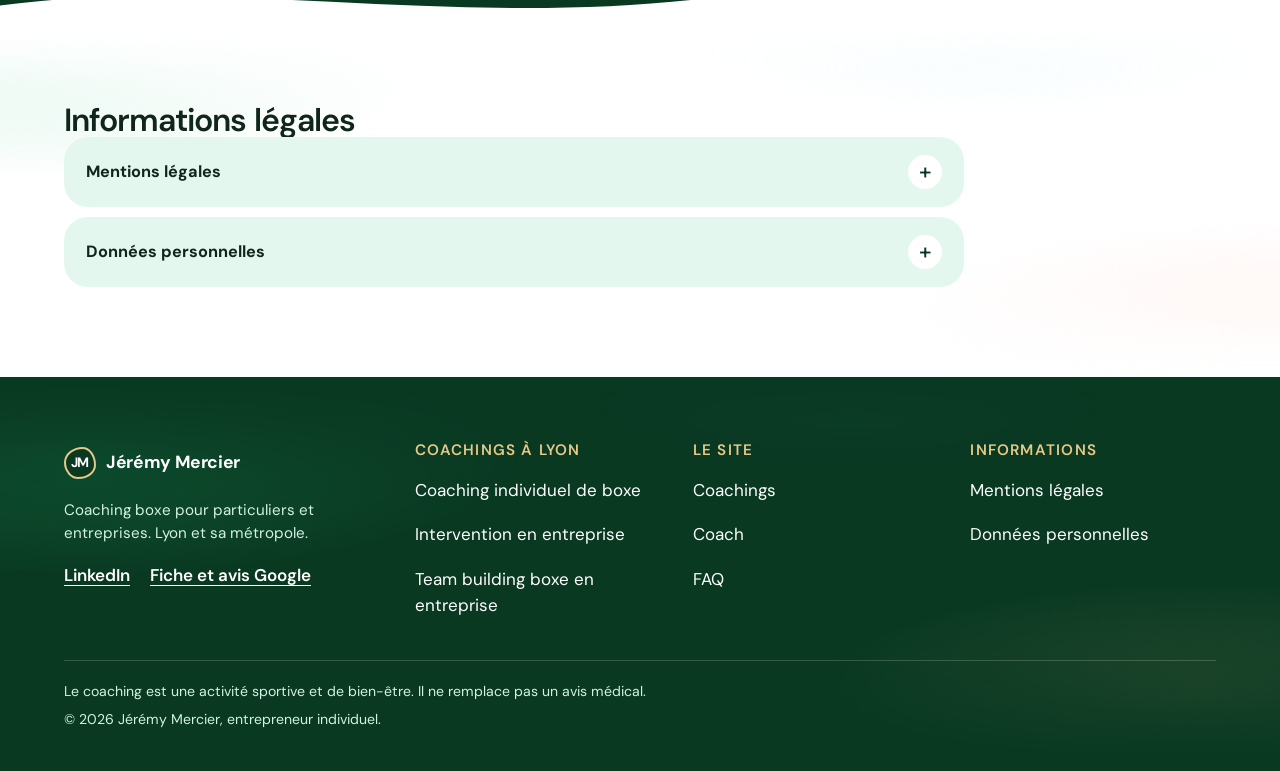
==== commit 4d0fd342: "Quiz : « Quel coaching pour vous ? », orientation vers la bonne offre L'ancien quiz ne choisissait l" ====
--- a/index.html
+++ b/index.html
@@ -4,9 +4,9 @@
 <meta name="description" content="Jérémy Mercier, coach de boxe bien-être à Lyon : coaching individuel pour les particuliers, intervention en entreprise et team building pour les entreprises.">
 <link rel="preload" href="/media/fonts/dm-sans.woff2" as="font" type="font/woff2" crossorigin>
 <link rel="preload" href="/media/fonts/instrument-serif-italic.woff2" as="font" type="font/woff2" crossorigin>
-<link rel="stylesheet" href="/media/site.css?v=33">
+<link rel="stylesheet" href="/media/site.css?v=34">
 <script>document.documentElement.classList.add('js')</script>
-<script src="/media/site.js?v=33" defer></script>
+<script src="/media/site.js?v=34" defer></script>
 <link rel="dns-prefetch" href="https://calendly.com">
 <link rel="canonical" href="https://jeremy-mercier.fr/">
 <link rel="icon" href="/favicon.ico?v=2" sizes="any">
@@ -471,10 +471,10 @@
       </div>
     </div>
 
-    <!-- Mini quiz 1 minute -->
-    <section class="quiz" id="quiz" aria-label="Mini quiz d’une minute">
+    <!-- Quiz d'orientation : 4 questions pour trouver le coaching adapté (piloté par site.js) -->
+    <section class="quiz" id="quiz" aria-label="Quiz : quel coaching pour vous ?">
       <div class="qz-head">
-        <span class="flat qz-chip"><svg class="ic" aria-hidden="true"><use href="#i-bolt"/></svg>Mini quiz · 1 min</span>
+        <span class="flat qz-chip"><svg class="ic" aria-hidden="true"><use href="#i-bolt"/></svg>Quel coaching pour vous&nbsp;? · 1 min</span>
         <div class="qz-prog" aria-hidden="true"><i id="qzBar"></i></div>
         <span class="qz-step" id="qzStep" aria-live="polite">1/4</span>
       </div>
--- a/media/site.css
+++ b/media/site.css
@@ -1391,3 +1391,26 @@
   #accueil .hero-right{max-width:280px;margin-bottom:8px}
   #accueil .hero-lead{padding-left:14px;border-left-width:3px}
 }
+
+/* ---------- V30 : quiz d'orientation « Quel coaching pour vous ? » ----------
+   Le résultat est une seule carte de conseil, aux couleurs de l'offre recommandée
+   (vert : coaching individuel, bleu : intervention en entreprise, or : team building). */
+.qr{--t1:#dffbec;--t2:#79dca6;--acc:#0a6b3d;position:relative;display:grid;gap:14px;justify-items:start;max-width:780px;
+  padding:clamp(20px,3vw,34px);border-radius:36px;background:linear-gradient(135deg,var(--t1),var(--t2));color:var(--forest);
+  box-shadow:inset 0 0 0 2px rgba(255,255,255,.9),0 30px 60px -34px rgba(0,0,0,.6);animation:qrise .7s var(--ease) both}
+.qr.r3{--t1:#def4fd;--t2:#78c5ea;--acc:#0a5f82}
+.qr.r2{--t1:#fff4d2;--t2:#f5c24c;--acc:#7a4f00}
+.qr-for{display:inline-flex;align-items:center;gap:8px;padding:6px 14px 6px 8px;border-radius:999px;background:#fff;font-weight:700;font-size:.9rem}
+.qr-for .ic{width:22px;height:22px;color:var(--acc)}
+.qr-name{font-size:clamp(1.9rem,3.4vw,2.8rem);line-height:1;letter-spacing:-.03em}
+.qr-name .serif{color:var(--acc)}
+.qr-sum{font-size:clamp(1.02rem,1.4vw,1.15rem);line-height:1.45;color:#24332b;font-weight:500}
+.qr-why{display:grid;gap:10px}
+.qr-why li{display:flex;gap:12px;align-items:flex-start;font-weight:600;line-height:1.4}
+.qr-why li .ic{flex:none;width:26px;height:26px;padding:5px;border-radius:50%;background:var(--forest);color:var(--gold);stroke-width:2.6}
+.qr-alt{font-size:.95rem;line-height:1.45;color:#24332b;padding:10px 14px;border-radius:16px;background:rgba(255,255,255,.65)}
+.qr-cta{display:flex;flex-wrap:wrap;gap:12px;margin-top:4px}
+.qr .btn-secondary{color:var(--forest);border-color:var(--forest)}
+.qr .btn-secondary:hover{background:rgba(10,57,34,.09)}
+@media (max-width:560px){.qr-cta .btn{width:100%}}
+@media (prefers-reduced-motion:reduce){.qr{animation:none}}
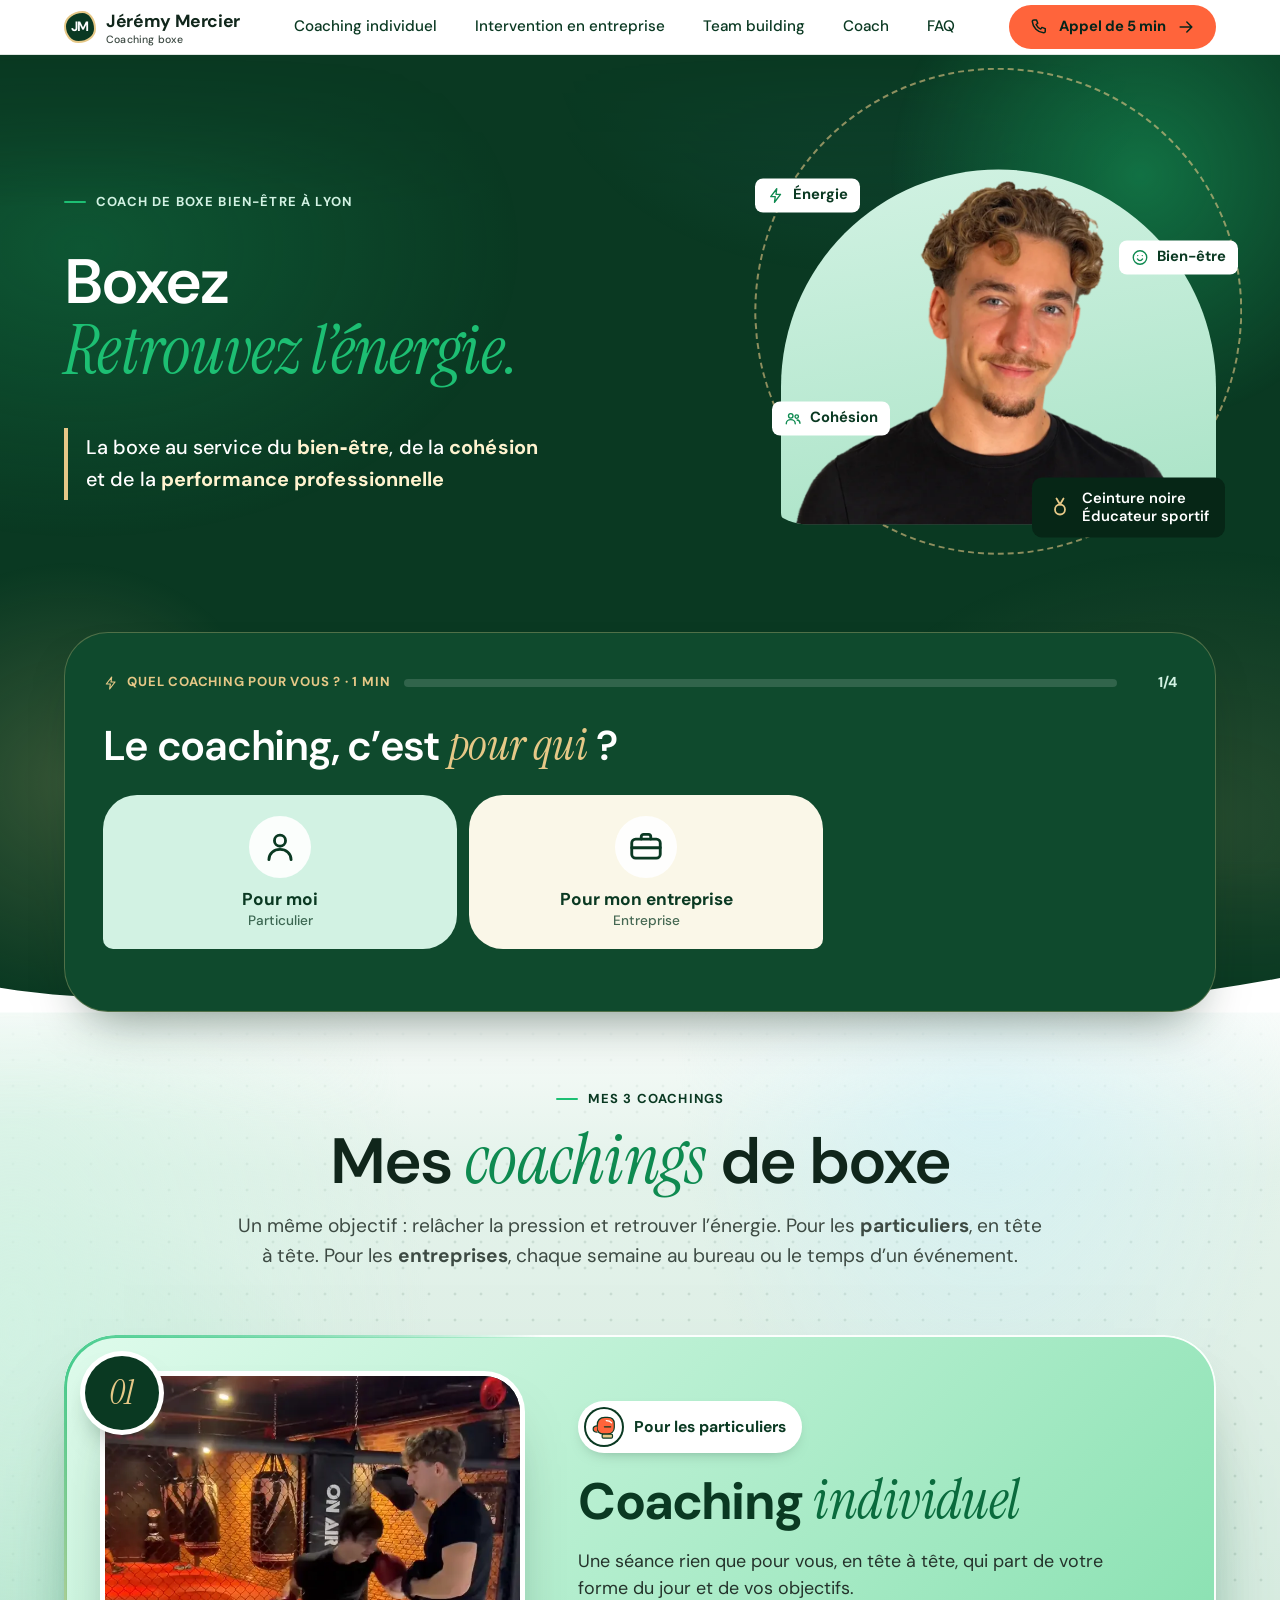
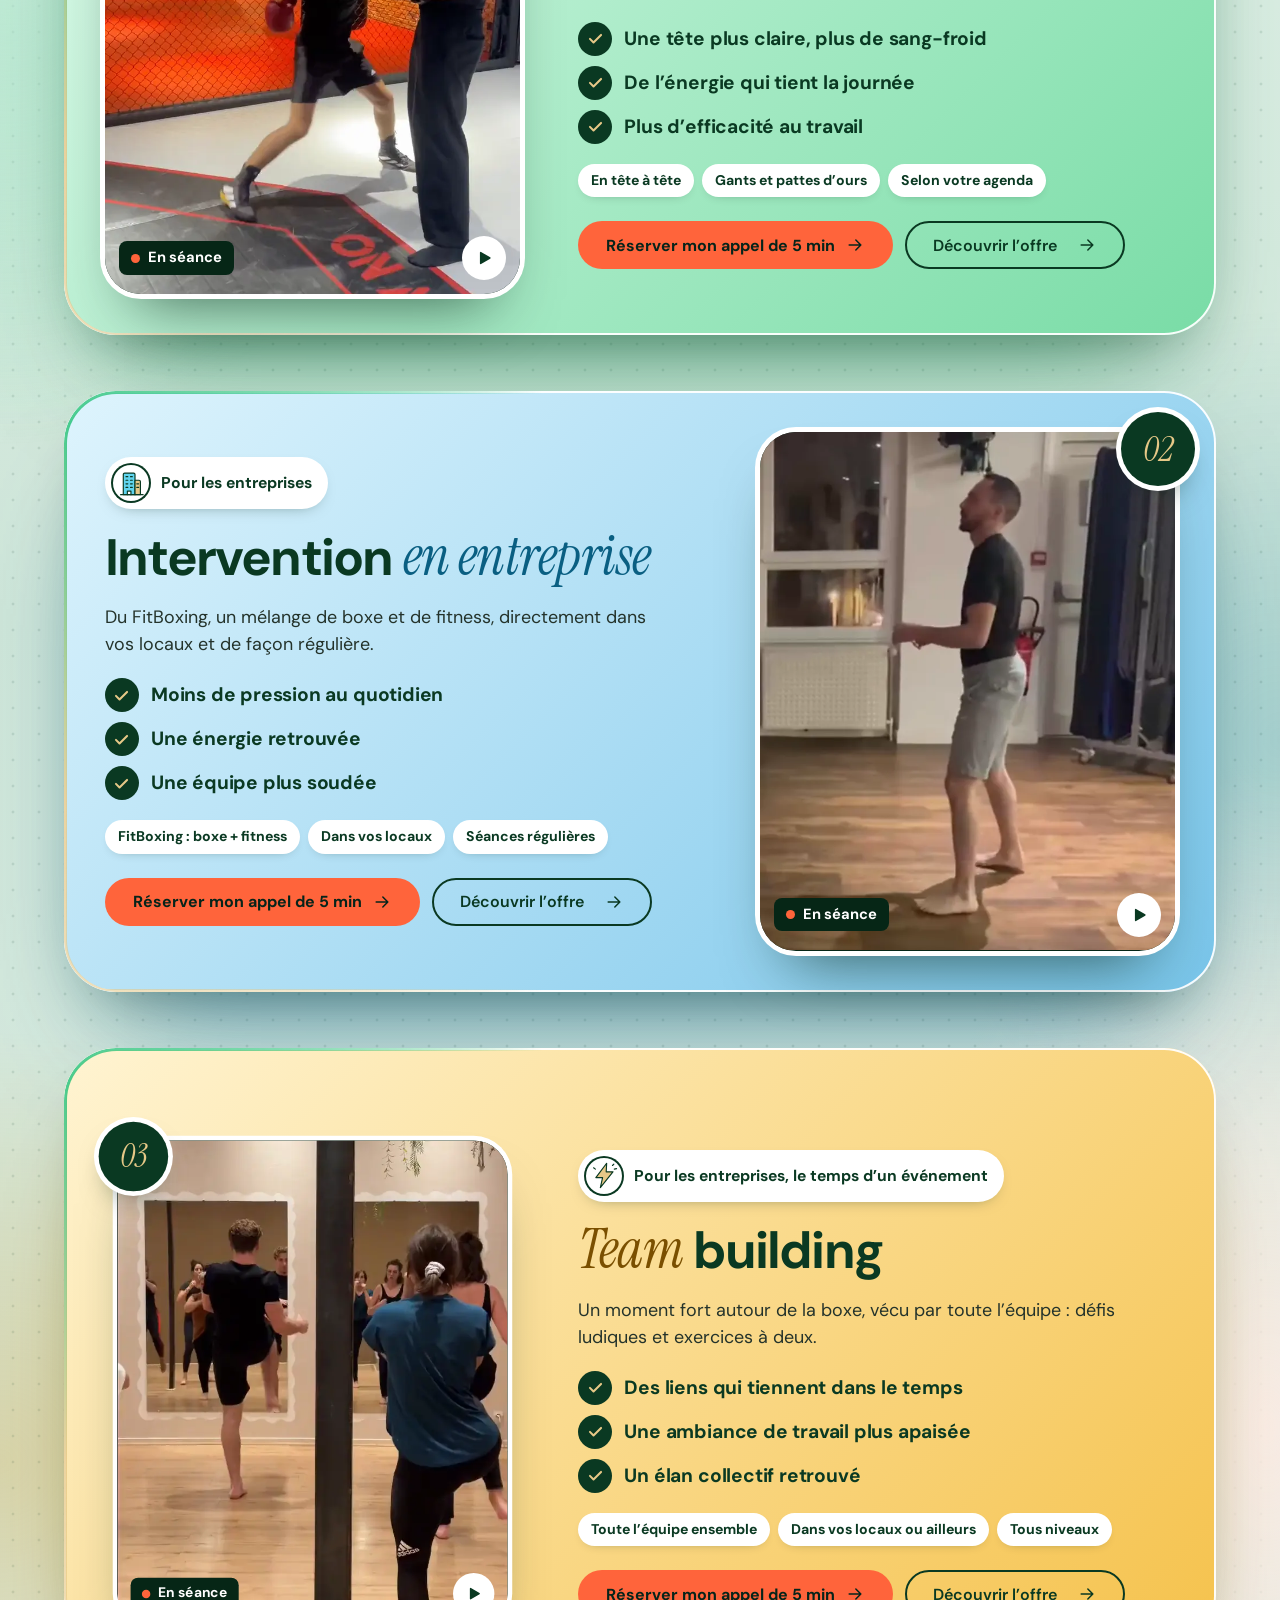
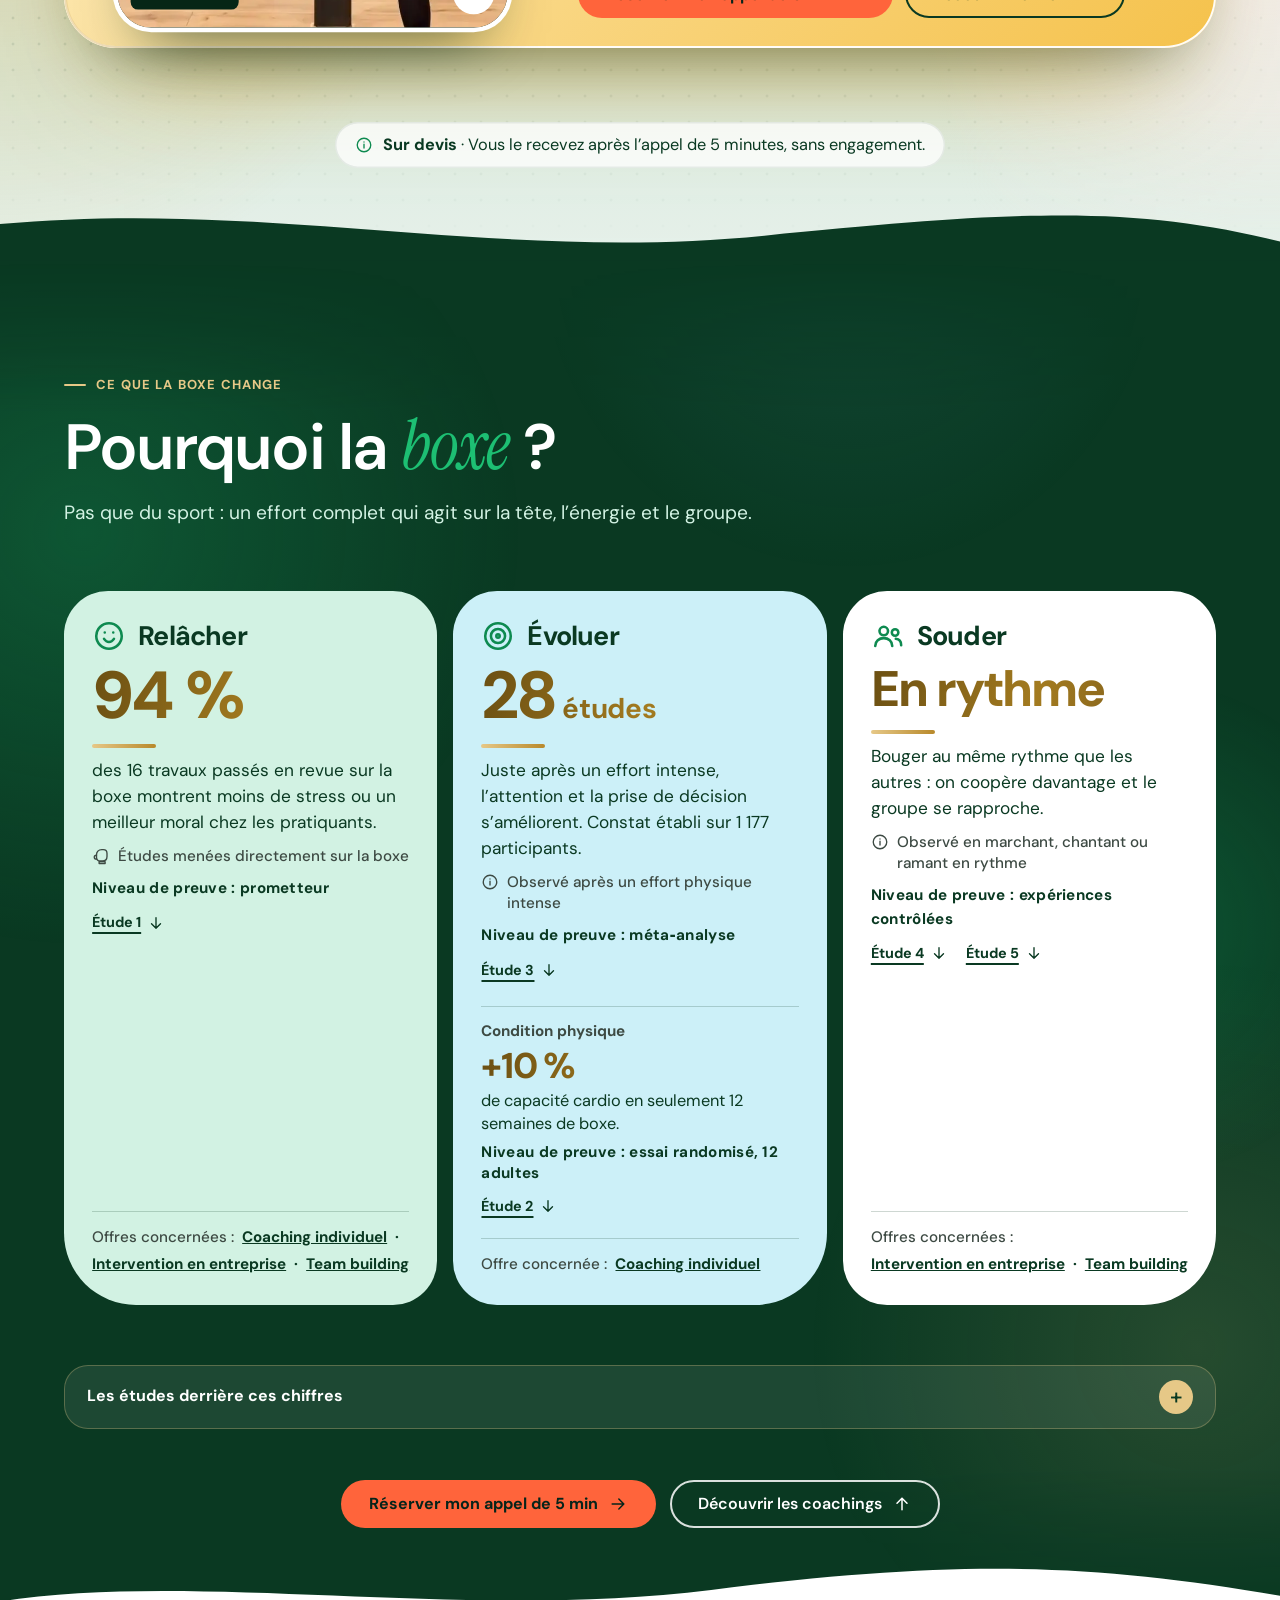
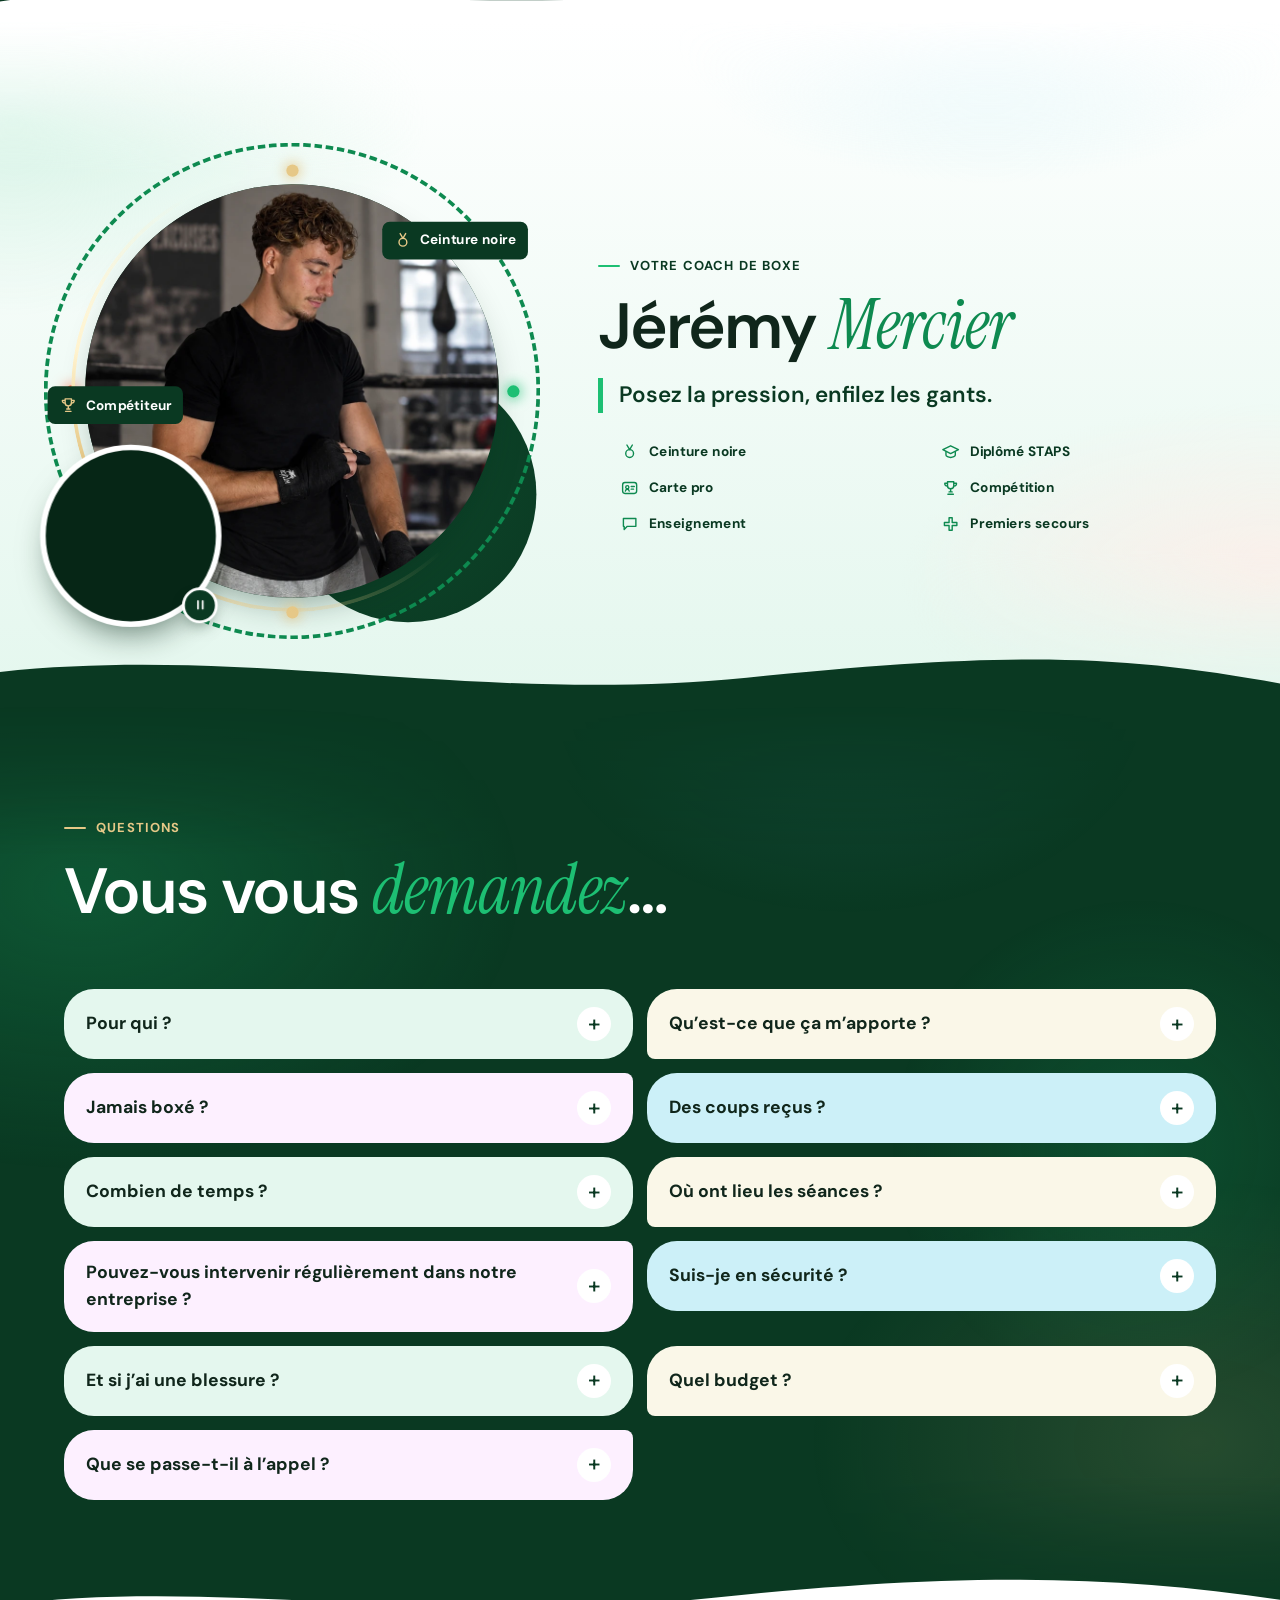
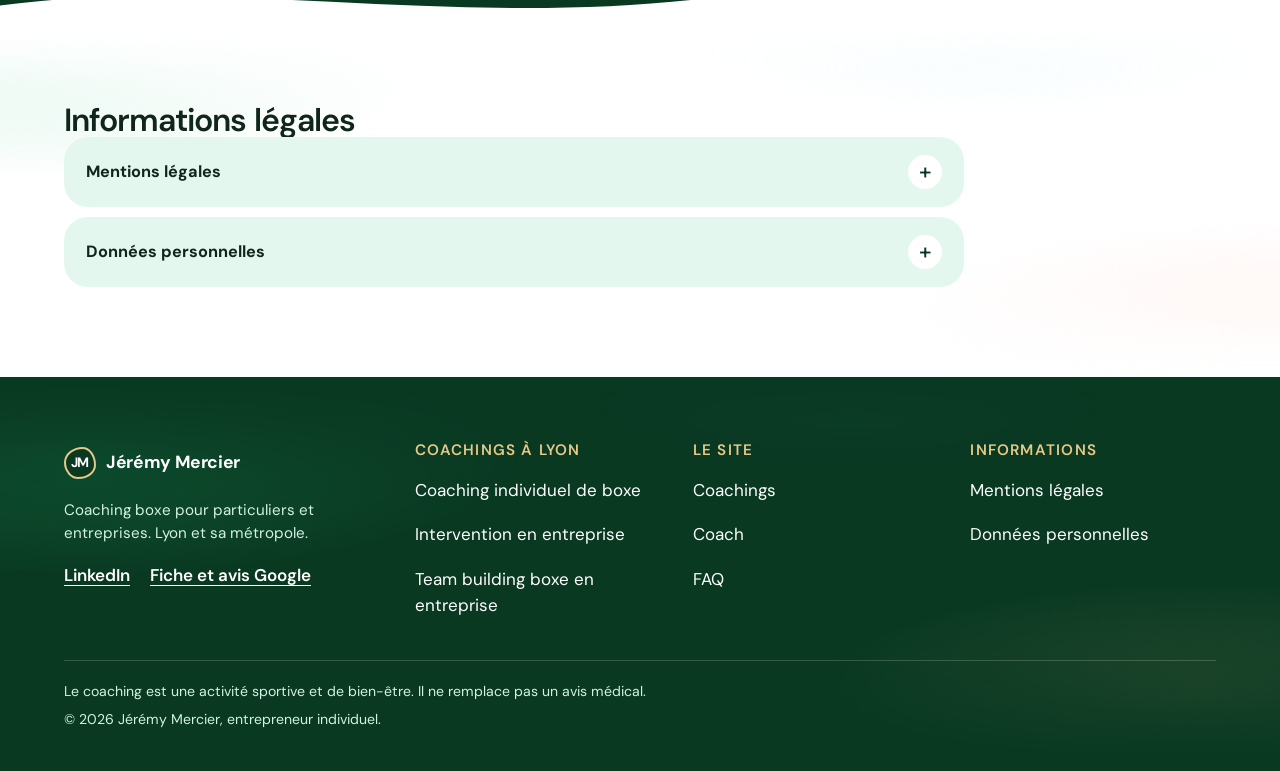
==== commit 08984c56: "Quiz : conseil personnalisé à partir des réponses Le résultat explique désormais pourquoi l'offre ré" ====
--- a/index.html
+++ b/index.html
@@ -4,9 +4,9 @@
 <meta name="description" content="Jérémy Mercier, coach de boxe bien-être à Lyon : coaching individuel pour les particuliers, intervention en entreprise et team building pour les entreprises.">
 <link rel="preload" href="/media/fonts/dm-sans.woff2" as="font" type="font/woff2" crossorigin>
 <link rel="preload" href="/media/fonts/instrument-serif-italic.woff2" as="font" type="font/woff2" crossorigin>
-<link rel="stylesheet" href="/media/site.css?v=34">
+<link rel="stylesheet" href="/media/site.css?v=35">
 <script>document.documentElement.classList.add('js')</script>
-<script src="/media/site.js?v=34" defer></script>
+<script src="/media/site.js?v=35" defer></script>
 <link rel="dns-prefetch" href="https://calendly.com">
 <link rel="canonical" href="https://jeremy-mercier.fr/">
 <link rel="icon" href="/favicon.ico?v=2" sizes="any">
--- a/media/site.css
+++ b/media/site.css
@@ -1393,24 +1393,42 @@
 }
 
 /* ---------- V30 : quiz d'orientation « Quel coaching pour vous ? » ----------
-   Le résultat est une seule carte de conseil, aux couleurs de l'offre recommandée
-   (vert : coaching individuel, bleu : intervention en entreprise, or : team building). */
-.qr{--t1:#dffbec;--t2:#79dca6;--acc:#0a6b3d;position:relative;display:grid;gap:14px;justify-items:start;max-width:780px;
-  padding:clamp(20px,3vw,34px);border-radius:36px;background:linear-gradient(135deg,var(--t1),var(--t2));color:var(--forest);
+   Le résultat est une carte de conseil construite à partir des réponses, aux couleurs de l'offre recommandée
+   (vert : coaching individuel, bleu : intervention en entreprise, or : team building) :
+   en-tête (offre, phrase d'objectif, repères), puis deux colonnes « Vous m'avez dit + pourquoi » et
+   « séance type / déroulé + ce qu'on peut en attendre », une note éventuelle et les deux boutons. */
+.qr{--t1:#dffbec;--t2:#79dca6;--acc:#0a6b3d;position:relative;display:grid;gap:clamp(16px,2vw,22px);
+  padding:clamp(18px,3vw,34px);border-radius:36px;background:linear-gradient(135deg,var(--t1),var(--t2));color:var(--forest);
   box-shadow:inset 0 0 0 2px rgba(255,255,255,.9),0 30px 60px -34px rgba(0,0,0,.6);animation:qrise .7s var(--ease) both}
 .qr.r3{--t1:#def4fd;--t2:#78c5ea;--acc:#0a5f82}
 .qr.r2{--t1:#fff4d2;--t2:#f5c24c;--acc:#7a4f00}
+.qr-top{display:grid;gap:10px;justify-items:start}
 .qr-for{display:inline-flex;align-items:center;gap:8px;padding:6px 14px 6px 8px;border-radius:999px;background:#fff;font-weight:700;font-size:.9rem}
 .qr-for .ic{width:22px;height:22px;color:var(--acc)}
 .qr-name{font-size:clamp(1.9rem,3.4vw,2.8rem);line-height:1;letter-spacing:-.03em}
 .qr-name .serif{color:var(--acc)}
-.qr-sum{font-size:clamp(1.02rem,1.4vw,1.15rem);line-height:1.45;color:#24332b;font-weight:500}
-.qr-why{display:grid;gap:10px}
-.qr-why li{display:flex;gap:12px;align-items:flex-start;font-weight:600;line-height:1.4}
-.qr-why li .ic{flex:none;width:26px;height:26px;padding:5px;border-radius:50%;background:var(--forest);color:var(--gold);stroke-width:2.6}
-.qr-alt{font-size:.95rem;line-height:1.45;color:#24332b;padding:10px 14px;border-radius:16px;background:rgba(255,255,255,.65)}
-.qr-cta{display:flex;flex-wrap:wrap;gap:12px;margin-top:4px}
+.qr-sub{font-size:clamp(1.02rem,1.4vw,1.15rem);line-height:1.45;color:#24332b;font-weight:500}
+.qr-meta{display:flex;flex-wrap:wrap;gap:8px}
+.qr-meta li{padding:6px 12px;border-radius:999px;background:#fff;font-weight:700;font-size:.86rem;box-shadow:0 4px 12px -8px rgba(6,38,22,.45)}
+.qr-meta li:first-child{background:var(--forest);color:#fff}
+.qr-cols{display:grid;grid-template-columns:repeat(2,minmax(0,1fr));gap:clamp(12px,2vw,20px)}
+.qr-col{display:grid;gap:12px;align-content:start;padding:clamp(14px,1.8vw,22px);border-radius:24px;background:rgba(255,255,255,.66)}
+.qr-k{font-size:.76rem;font-weight:800;letter-spacing:.1em;text-transform:uppercase;color:var(--acc)}
+.qr-k:not(:first-child){margin-top:6px}
+.qr-said{display:flex;flex-wrap:wrap;gap:6px}
+.qr-said li{padding:5px 11px;border-radius:999px;background:var(--forest);color:#fff;font-weight:600;font-size:.86rem;line-height:1.3}
+.qr-txt{display:grid;gap:10px;line-height:1.6;color:#24332b}
+.qr-steps{display:grid;gap:12px;counter-reset:s}
+.qr-steps li{counter-increment:s;display:grid;grid-template-columns:30px minmax(0,1fr);gap:12px;align-items:start;line-height:1.45;color:#24332b}
+.qr-steps li::before{content:counter(s);width:30px;height:30px;border-radius:50%;background:var(--forest);color:var(--gold);display:grid;place-items:center;font-family:var(--serif);font-style:italic;font-size:1.1rem}
+.qr-steps b{display:block;color:var(--forest);font-size:.95rem}
+.qr-gains{display:grid;gap:8px}
+.qr-gains li{display:flex;gap:10px;align-items:flex-start;font-weight:600;line-height:1.4}
+.qr-gains li .ic{flex:none;width:24px;height:24px;padding:5px;border-radius:50%;background:var(--forest);color:var(--gold);stroke-width:2.6}
+.qr-alt{font-size:.95rem;line-height:1.5;color:#24332b;padding:12px 16px;border-radius:16px;background:rgba(255,255,255,.75)}
+.qr-cta{display:flex;flex-wrap:wrap;gap:12px}
 .qr .btn-secondary{color:var(--forest);border-color:var(--forest)}
 .qr .btn-secondary:hover{background:rgba(10,57,34,.09)}
-@media (max-width:560px){.qr-cta .btn{width:100%}}
+@media (max-width:820px){.qr-cols{grid-template-columns:1fr}}
+@media (max-width:560px){.qr-cta .btn{width:100%}.qr{border-radius:28px}}
 @media (prefers-reduced-motion:reduce){.qr{animation:none}}
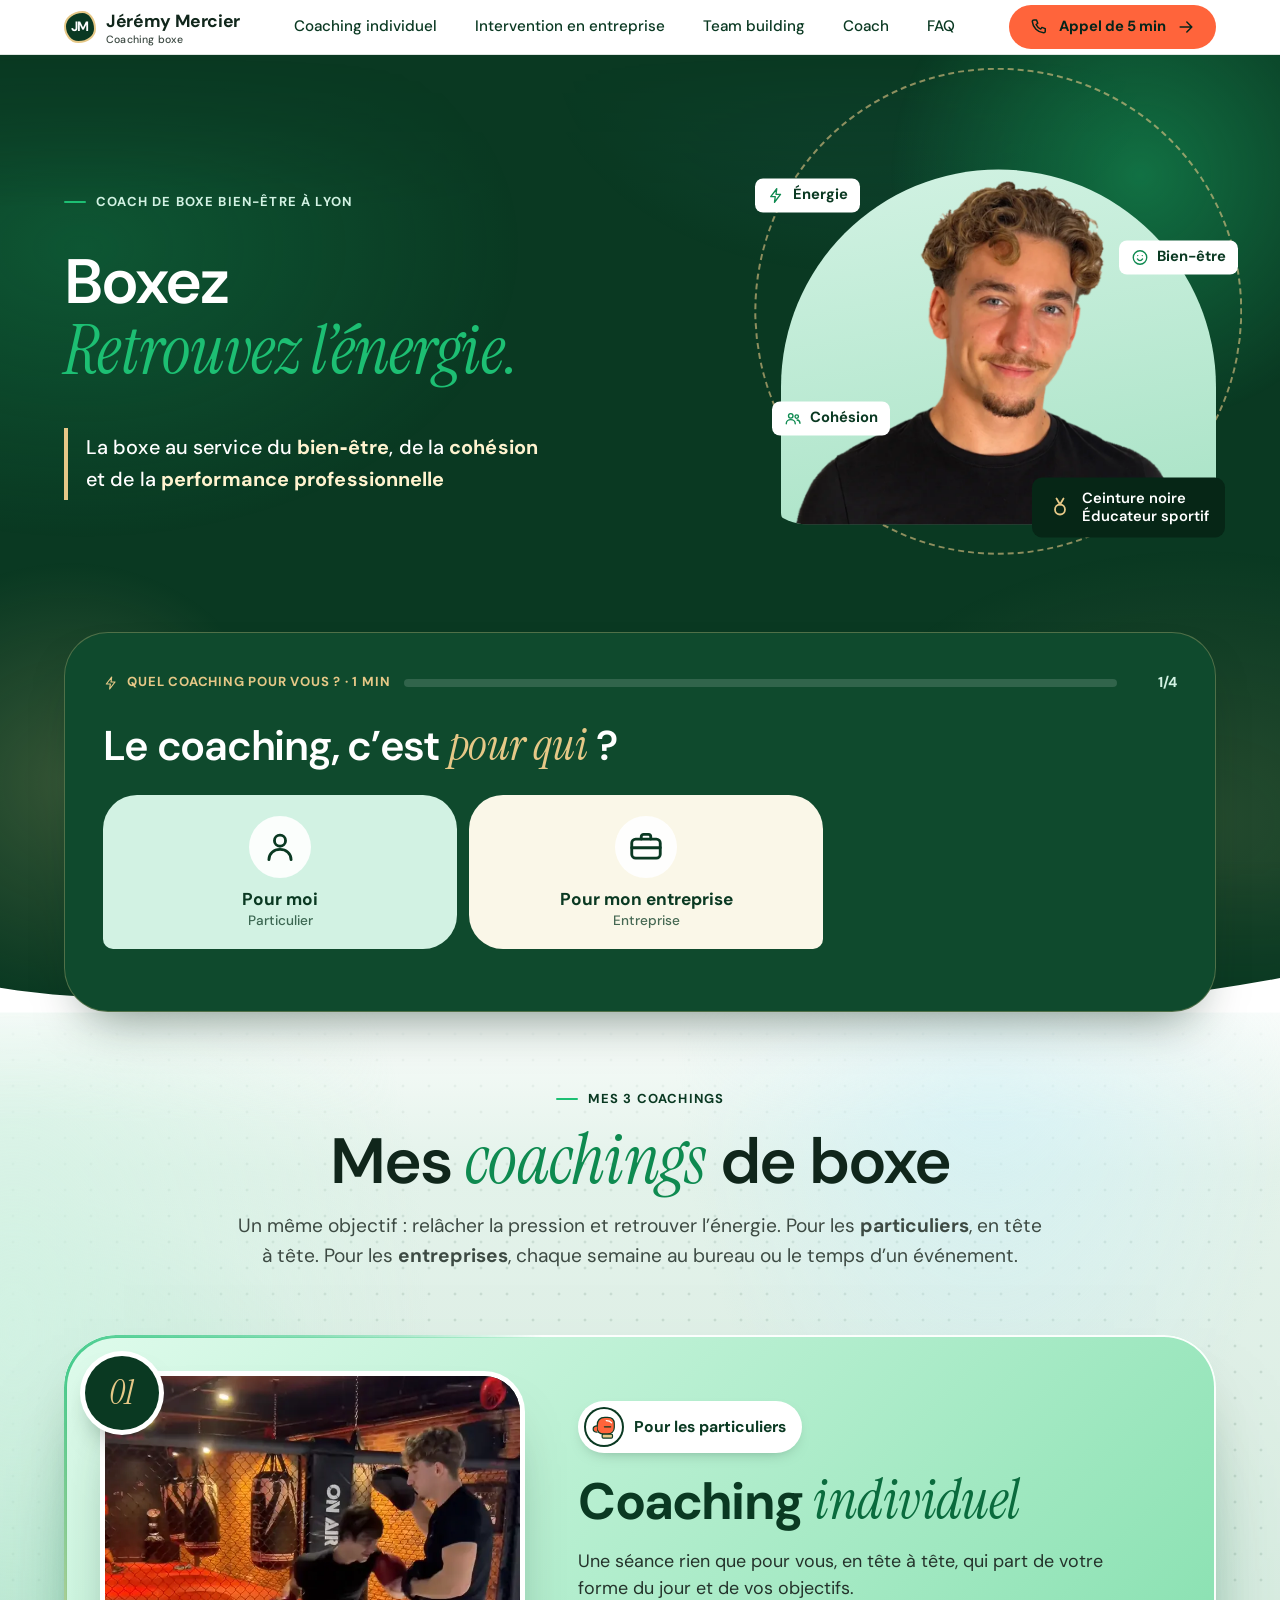
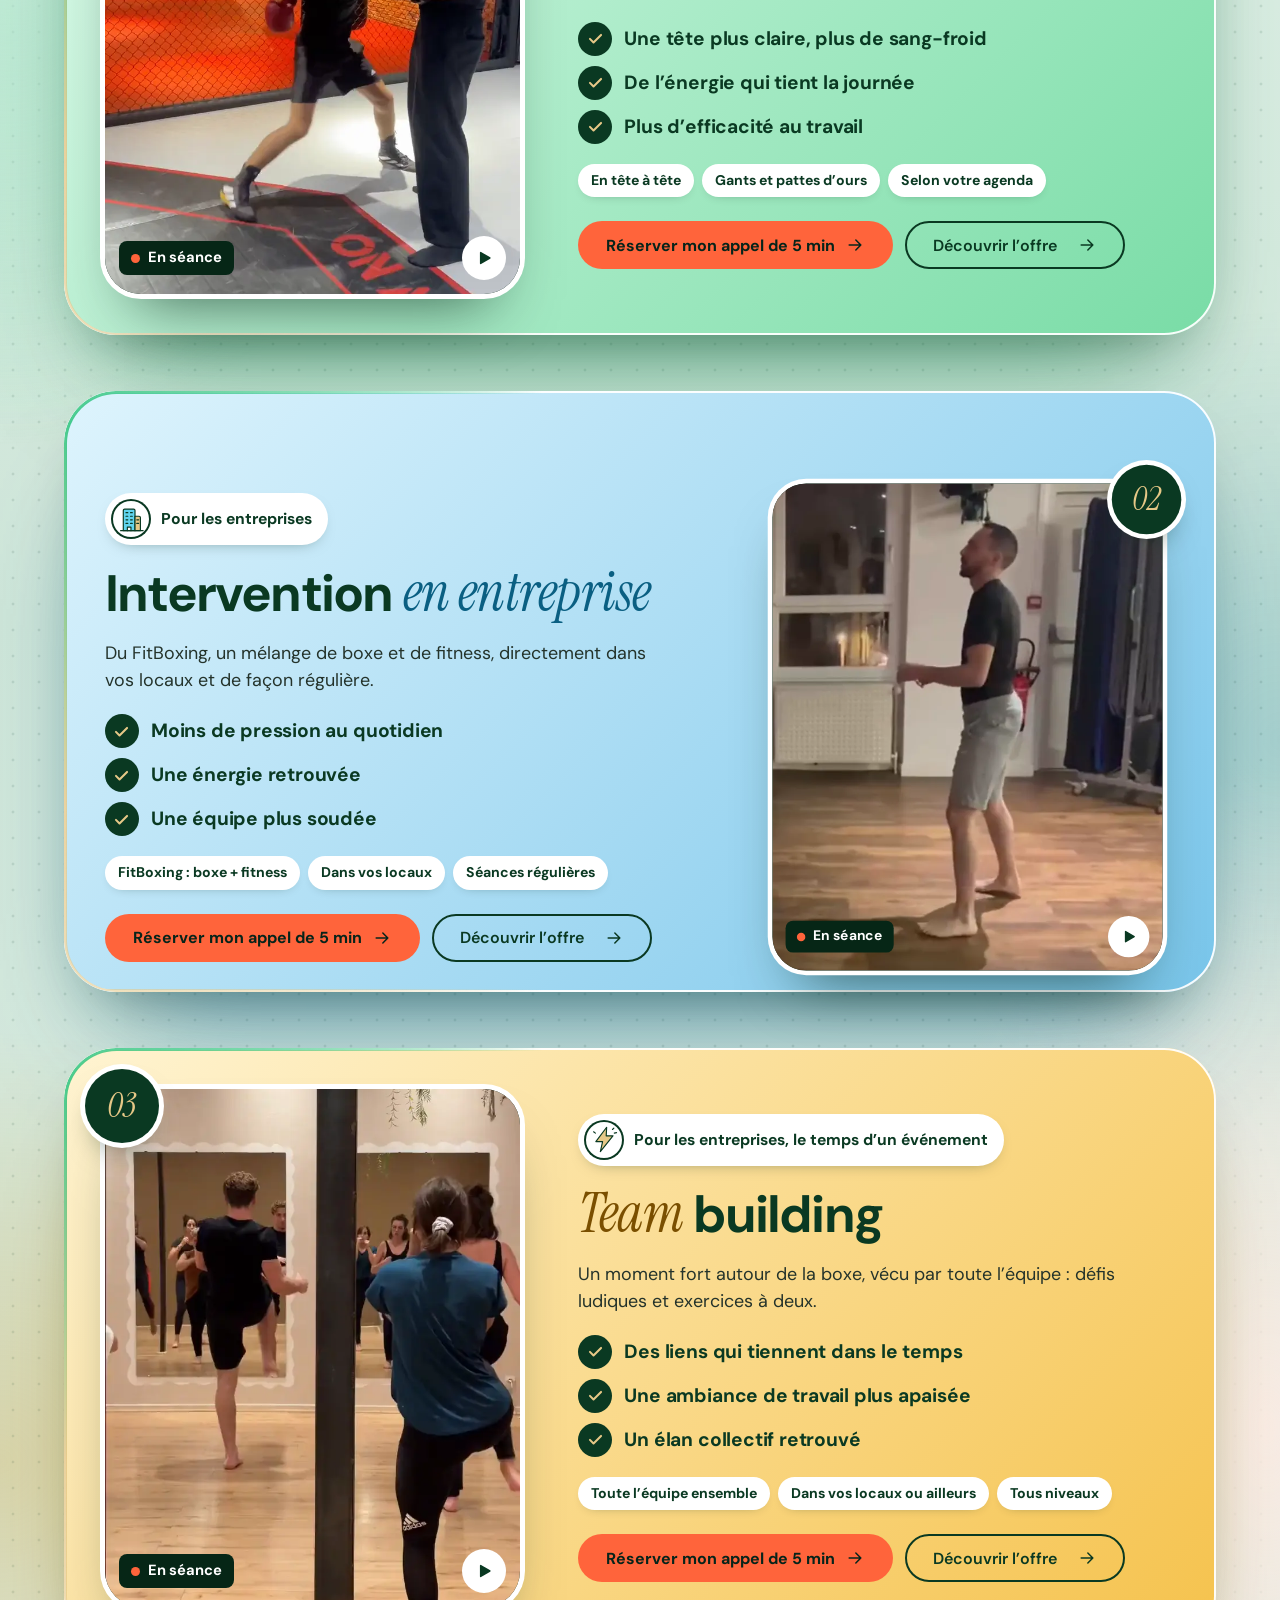
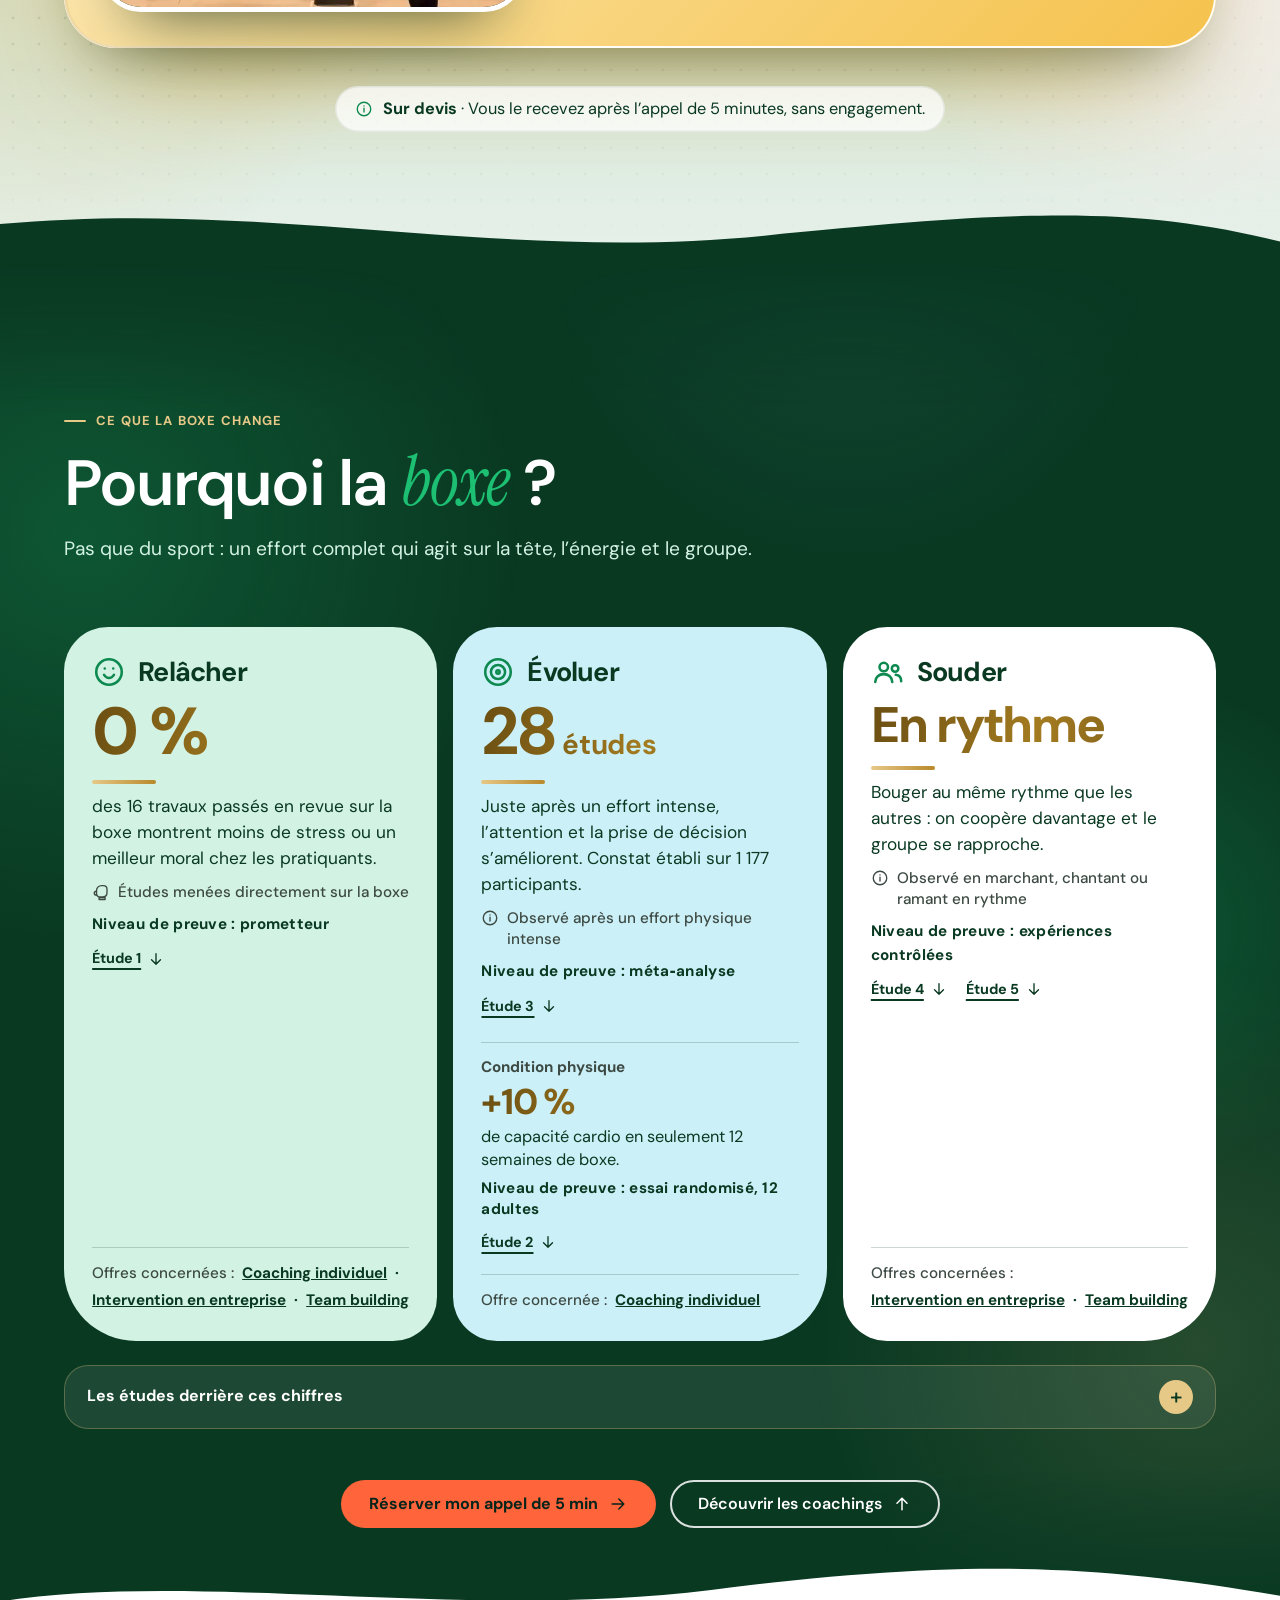
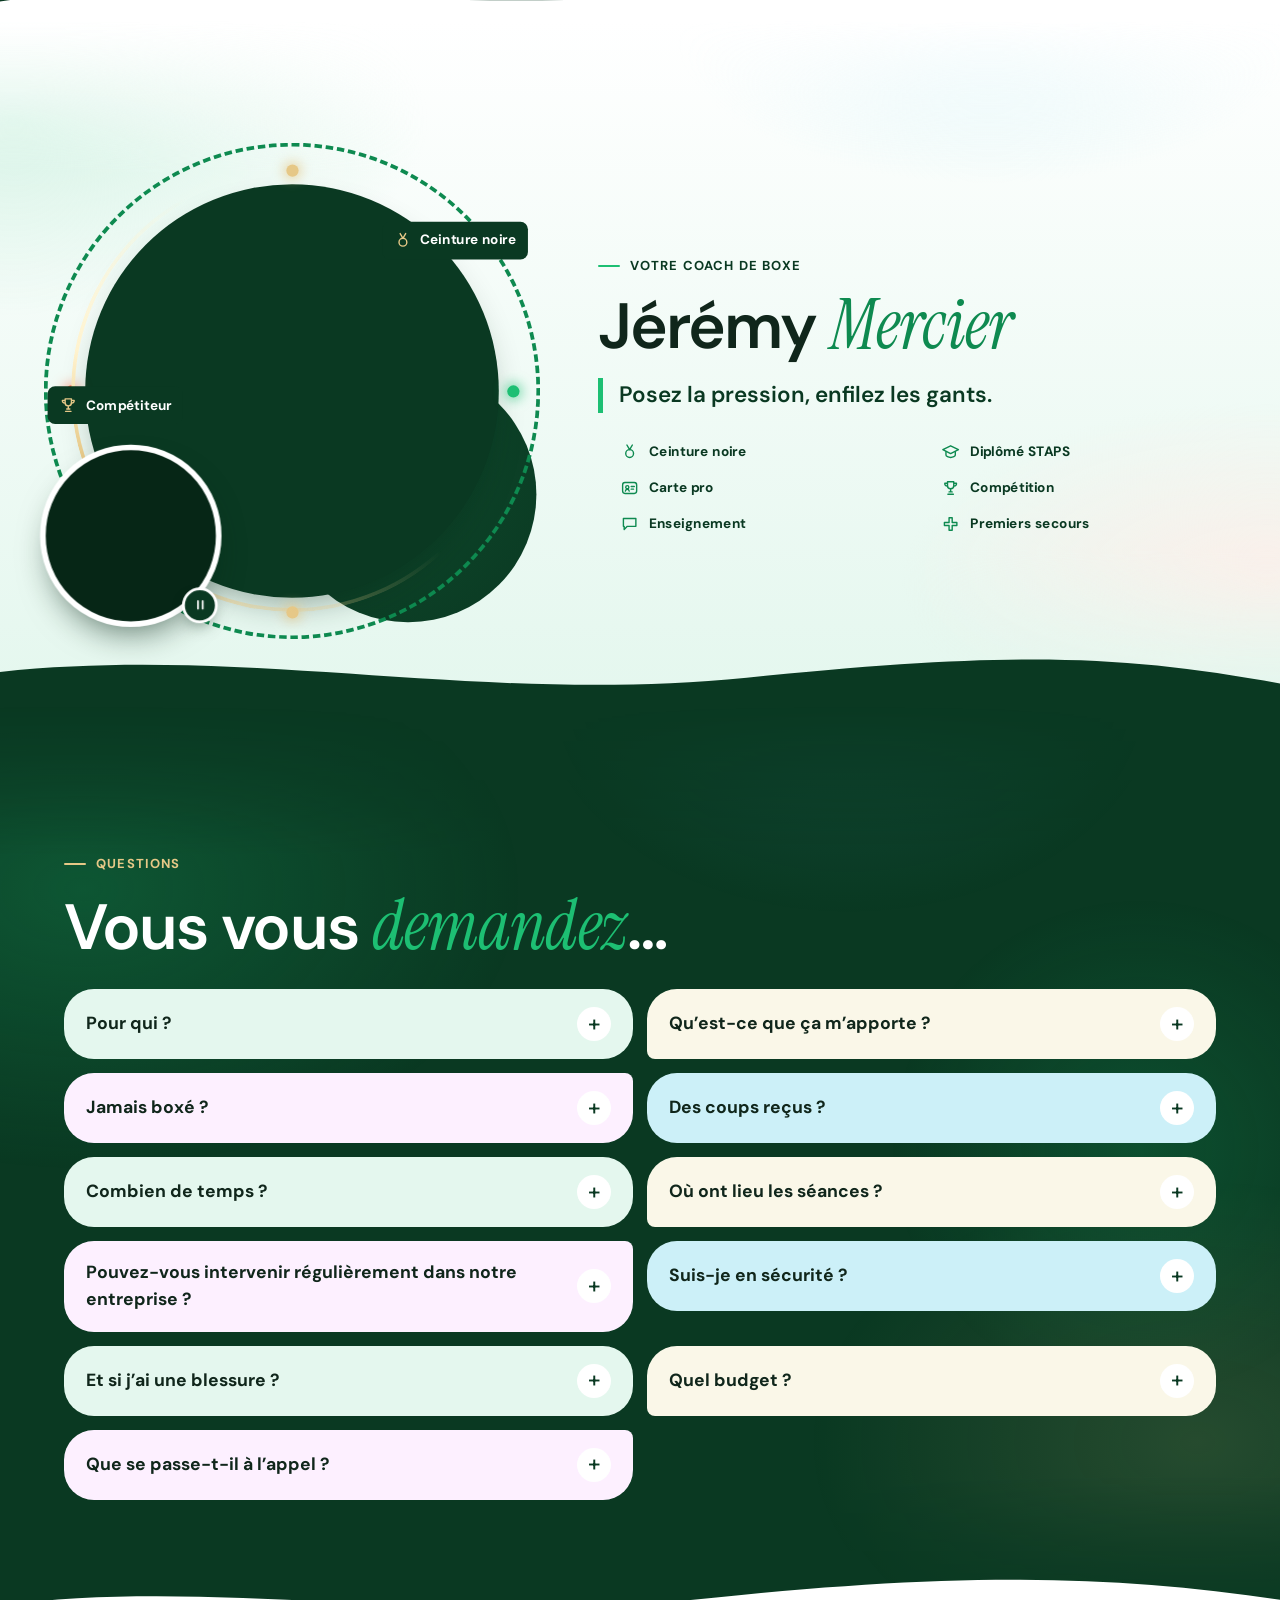
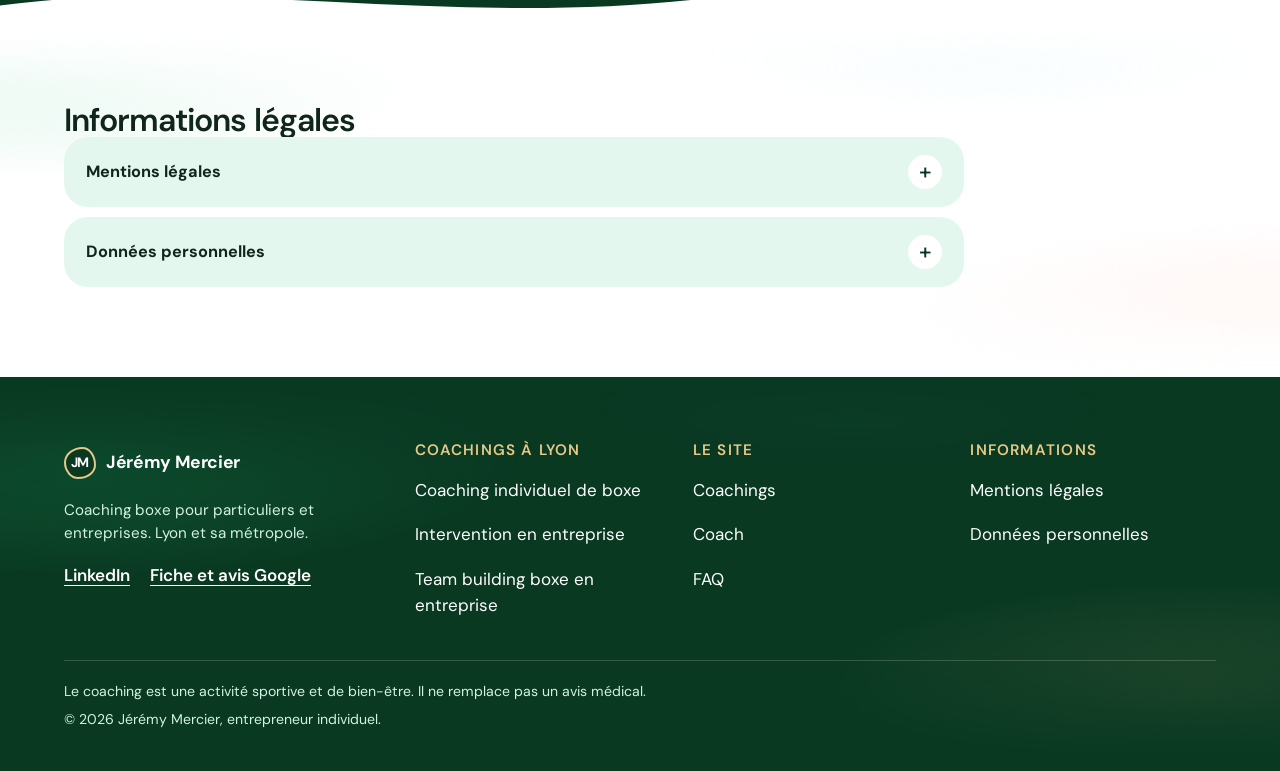
==== commit a39b7ef5: "Quiz : carte de conseil habillée, plus directe, appel mis en avant - Textes resserrés : 3 raisons co" ====
--- a/index.html
+++ b/index.html
@@ -4,9 +4,9 @@
 <meta name="description" content="Jérémy Mercier, coach de boxe bien-être à Lyon : coaching individuel pour les particuliers, intervention en entreprise et team building pour les entreprises.">
 <link rel="preload" href="/media/fonts/dm-sans.woff2" as="font" type="font/woff2" crossorigin>
 <link rel="preload" href="/media/fonts/instrument-serif-italic.woff2" as="font" type="font/woff2" crossorigin>
-<link rel="stylesheet" href="/media/site.css?v=35">
+<link rel="stylesheet" href="/media/site.css?v=36">
 <script>document.documentElement.classList.add('js')</script>
-<script src="/media/site.js?v=35" defer></script>
+<script src="/media/site.js?v=36" defer></script>
 <link rel="dns-prefetch" href="https://calendly.com">
 <link rel="canonical" href="https://jeremy-mercier.fr/">
 <link rel="icon" href="/favicon.ico?v=2" sizes="any">
--- a/media/site.css
+++ b/media/site.css
@@ -1392,43 +1392,78 @@
   #accueil .hero-lead{padding-left:14px;border-left-width:3px}
 }
 
-/* ---------- V30 : quiz d'orientation « Quel coaching pour vous ? » ----------
-   Le résultat est une carte de conseil construite à partir des réponses, aux couleurs de l'offre recommandée
-   (vert : coaching individuel, bleu : intervention en entreprise, or : team building) :
-   en-tête (offre, phrase d'objectif, repères), puis deux colonnes « Vous m'avez dit + pourquoi » et
-   « séance type / déroulé + ce qu'on peut en attendre », une note éventuelle et les deux boutons. */
-.qr{--t1:#dffbec;--t2:#79dca6;--acc:#0a6b3d;position:relative;display:grid;gap:clamp(16px,2vw,22px);
+/* ---------- V30 : quiz d'orientation « Quel coaching pour vous ? » — carte de conseil ----------
+   Hiérarchie : l'offre (grand titre) -> « Vous m'avez dit » -> 3 raisons (une par réponse) -> séance type / déroulé
+   et gains -> l'appel de 5 min, mis en avant sur fond sombre. Couleurs de l'offre : vert (coaching individuel),
+   bleu (intervention en entreprise), or (team building). Petites animations en cascade à l'arrivée ;
+   aucune si le visiteur a demandé de réduire les animations. */
+.qr{--t1:#dffbec;--t2:#79dca6;--acc:#0a6b3d;--glow:rgba(14,138,80,.45);position:relative;overflow:hidden;display:grid;gap:clamp(16px,2vw,22px);
   padding:clamp(18px,3vw,34px);border-radius:36px;background:linear-gradient(135deg,var(--t1),var(--t2));color:var(--forest);
-  box-shadow:inset 0 0 0 2px rgba(255,255,255,.9),0 30px 60px -34px rgba(0,0,0,.6);animation:qrise .7s var(--ease) both}
-.qr.r3{--t1:#def4fd;--t2:#78c5ea;--acc:#0a5f82}
-.qr.r2{--t1:#fff4d2;--t2:#f5c24c;--acc:#7a4f00}
-.qr-top{display:grid;gap:10px;justify-items:start}
-.qr-for{display:inline-flex;align-items:center;gap:8px;padding:6px 14px 6px 8px;border-radius:999px;background:#fff;font-weight:700;font-size:.9rem}
+  box-shadow:inset 0 0 0 2px rgba(255,255,255,.9),0 30px 70px -34px rgba(0,0,0,.65);animation:qrise .7s var(--ease) both}
+.qr.r3{--t1:#def4fd;--t2:#78c5ea;--acc:#0a5f82;--glow:rgba(18,110,160,.45)}
+.qr.r2{--t1:#fff4d2;--t2:#f5c24c;--acc:#7a4f00;--glow:rgba(196,140,16,.45)}
+/* halo lumineux en haut à droite + reflet qui traverse la carte à l'arrivée */
+.qr::before{content:"";position:absolute;width:440px;aspect-ratio:1;right:-150px;top:-200px;border-radius:50%;background:radial-gradient(circle,rgba(255,255,255,.7),transparent 65%);pointer-events:none}
+.qr::after{content:"";position:absolute;inset:0;background:linear-gradient(105deg,transparent 35%,rgba(255,255,255,.5) 50%,transparent 65%);transform:translateX(-120%);animation:qrshine 1.6s .45s var(--ease) both;pointer-events:none}
+@keyframes qrshine{to{transform:translateX(120%)}}
+.qr>*{position:relative;z-index:1}
+/* apparition en cascade (--i : ordre du bloc, --j : ordre dans une liste) */
+.qa{animation:qup .6s var(--ease) both;animation-delay:calc(.15s + var(--i,0) * .1s)}
+@keyframes qup{from{opacity:0;translate:0 14px}to{opacity:1;translate:0 0}}
+@keyframes qpop{from{opacity:0;scale:.8}to{opacity:1;scale:1}}
+.qr-k{font-size:.74rem;font-weight:800;letter-spacing:.11em;text-transform:uppercase;color:var(--acc)}
+/* en-tête : l'offre */
+.qr-head{display:flex;flex-wrap:wrap;align-items:flex-end;justify-content:space-between;gap:16px 28px}
+.qr-id{display:grid;gap:10px;justify-items:start}
+.qr-for{display:inline-flex;align-items:center;gap:8px;padding:6px 14px 6px 8px;border-radius:999px;background:#fff;font-weight:700;font-size:.88rem}
 .qr-for .ic{width:22px;height:22px;color:var(--acc)}
-.qr-name{font-size:clamp(1.9rem,3.4vw,2.8rem);line-height:1;letter-spacing:-.03em}
+.qr-name{position:relative;font-size:clamp(2.1rem,4vw,3.2rem);line-height:1;letter-spacing:-.035em;padding-bottom:14px}
 .qr-name .serif{color:var(--acc)}
-.qr-sub{font-size:clamp(1.02rem,1.4vw,1.15rem);line-height:1.45;color:#24332b;font-weight:500}
-.qr-meta{display:flex;flex-wrap:wrap;gap:8px}
-.qr-meta li{padding:6px 12px;border-radius:999px;background:#fff;font-weight:700;font-size:.86rem;box-shadow:0 4px 12px -8px rgba(6,38,22,.45)}
-.qr-meta li:first-child{background:var(--forest);color:#fff}
-.qr-cols{display:grid;grid-template-columns:repeat(2,minmax(0,1fr));gap:clamp(12px,2vw,20px)}
-.qr-col{display:grid;gap:12px;align-content:start;padding:clamp(14px,1.8vw,22px);border-radius:24px;background:rgba(255,255,255,.66)}
-.qr-k{font-size:.76rem;font-weight:800;letter-spacing:.1em;text-transform:uppercase;color:var(--acc)}
-.qr-k:not(:first-child){margin-top:6px}
-.qr-said{display:flex;flex-wrap:wrap;gap:6px}
-.qr-said li{padding:5px 11px;border-radius:999px;background:var(--forest);color:#fff;font-weight:600;font-size:.86rem;line-height:1.3}
-.qr-txt{display:grid;gap:10px;line-height:1.6;color:#24332b}
-.qr-steps{display:grid;gap:12px;counter-reset:s}
-.qr-steps li{counter-increment:s;display:grid;grid-template-columns:30px minmax(0,1fr);gap:12px;align-items:start;line-height:1.45;color:#24332b}
-.qr-steps li::before{content:counter(s);width:30px;height:30px;border-radius:50%;background:var(--forest);color:var(--gold);display:grid;place-items:center;font-family:var(--serif);font-style:italic;font-size:1.1rem}
+.qr-name::after{content:"";position:absolute;left:0;bottom:0;height:5px;width:72px;border-radius:3px;background:linear-gradient(90deg,var(--acc),var(--gold));transform-origin:left;animation:qbar .7s .55s var(--ease) both}
+@keyframes qbar{from{scale:0 1}to{scale:1 1}}
+.qr-sub{font-size:clamp(1.02rem,1.4vw,1.18rem);line-height:1.4;color:#24332b}
+.qr-sub b{color:var(--forest)}
+.qr-said{display:grid;gap:8px;justify-items:start;max-width:440px}
+.qr-said ul{display:flex;flex-wrap:wrap;gap:6px}
+.qr-said li{padding:6px 12px;border-radius:999px;background:var(--forest);color:#fff;font-weight:600;font-size:.84rem;line-height:1.25;animation:qpop .45s var(--ease) both;animation-delay:calc(.55s + var(--j,0) * .08s)}
+/* corps : raisons, séance type, gains */
+.qr-body{display:grid;grid-template-columns:minmax(0,1.1fr) minmax(0,.9fr);gap:clamp(12px,1.8vw,18px)}
+.qr-panel{display:grid;gap:14px;align-content:start;padding:clamp(16px,2vw,24px);border-radius:26px;background:rgba(255,255,255,.74)}
+.qr-reasons{display:grid;gap:16px}
+.qr-reasons li{display:grid;grid-template-columns:34px minmax(0,1fr);gap:12px;align-items:start}
+.qr-dot{width:34px;height:34px;border-radius:50%;display:grid;place-items:center;background:var(--forest);color:var(--gold);animation:qpop .45s var(--ease) both,qring 1.2s ease-out both;animation-delay:calc(.85s + var(--j,0) * .15s)}
+@keyframes qring{from{box-shadow:0 0 0 0 var(--glow)}to{box-shadow:0 0 0 12px transparent}}
+.qr-dot .ic{width:18px;height:18px;stroke-width:3;stroke-dasharray:24;stroke-dashoffset:24;animation:qdraw .45s ease-out forwards;animation-delay:calc(1s + var(--j,0) * .15s)}
+@keyframes qdraw{to{stroke-dashoffset:0}}
+.qr-reasons p{line-height:1.45;color:#24332b;padding-top:4px}
+.qr-reasons b{display:block;color:var(--forest);font-size:1.08rem;line-height:1.25;margin-bottom:2px}
+.qr-steps{position:relative;display:grid;gap:12px;counter-reset:s}
+.qr-steps::before{content:"";position:absolute;left:14px;top:12px;bottom:12px;width:2px;border-radius:2px;background:linear-gradient(var(--acc),var(--gold));transform-origin:top;animation:qline .9s .95s var(--ease) both}
+@keyframes qline{from{scale:1 0}to{scale:1 1}}
+.qr-steps li{position:relative;counter-increment:s;display:grid;grid-template-columns:30px minmax(0,1fr);gap:12px;align-items:start;line-height:1.4;color:#24332b}
+.qr-steps li::before{content:counter(s);width:30px;height:30px;border-radius:50%;background:var(--forest);color:var(--gold);display:grid;place-items:center;font-family:var(--serif);font-style:italic;font-size:1.05rem;animation:qpop .4s var(--ease) both;animation-delay:calc(.95s + var(--j,0) * .15s)}
 .qr-steps b{display:block;color:var(--forest);font-size:.95rem}
-.qr-gains{display:grid;gap:8px}
-.qr-gains li{display:flex;gap:10px;align-items:flex-start;font-weight:600;line-height:1.4}
-.qr-gains li .ic{flex:none;width:24px;height:24px;padding:5px;border-radius:50%;background:var(--forest);color:var(--gold);stroke-width:2.6}
-.qr-alt{font-size:.95rem;line-height:1.5;color:#24332b;padding:12px 16px;border-radius:16px;background:rgba(255,255,255,.75)}
-.qr-cta{display:flex;flex-wrap:wrap;gap:12px}
-.qr .btn-secondary{color:var(--forest);border-color:var(--forest)}
-.qr .btn-secondary:hover{background:rgba(10,57,34,.09)}
-@media (max-width:820px){.qr-cols{grid-template-columns:1fr}}
-@media (max-width:560px){.qr-cta .btn{width:100%}.qr{border-radius:28px}}
-@media (prefers-reduced-motion:reduce){.qr{animation:none}}
+.qr-gains{display:flex;flex-wrap:wrap;gap:8px}
+.qr-gains li{display:inline-flex;align-items:center;gap:7px;padding:7px 13px 7px 9px;border-radius:999px;background:#fff;font-weight:700;font-size:.88rem;box-shadow:0 6px 14px -10px rgba(6,38,22,.5);animation:qpop .45s var(--ease) both;animation-delay:calc(1.3s + var(--j,0) * .1s)}
+.qr-gains .ic{width:17px;height:17px;color:var(--acc);stroke-width:3}
+.qr-alt{font-size:.95rem;line-height:1.45;color:#24332b;padding:11px 16px;border-radius:16px;background:rgba(255,255,255,.75);border-left:4px solid var(--acc)}
+.qr-alt b{color:var(--forest)}
+/* prochaine étape : l'appel, mis en avant sur fond sombre */
+.qr-next{display:flex;flex-wrap:wrap;align-items:center;justify-content:space-between;gap:16px 28px;padding:clamp(16px,2.2vw,26px);border-radius:26px;background:linear-gradient(135deg,var(--forest-2),var(--forest-deep));color:#fff;box-shadow:0 20px 40px -24px rgba(0,0,0,.6)}
+.qr-next-txt{display:grid;gap:6px;flex:1 1 320px;max-width:56ch}
+.qr-next-k{display:inline-flex;align-items:center;gap:8px;font-size:.78rem;font-weight:800;letter-spacing:.1em;text-transform:uppercase;color:var(--gold)}
+.qr-next-k .ic{width:18px;height:18px}
+.qr-next-txt p:last-child{color:var(--mute-on-dark);line-height:1.5}
+.qr-next-txt b{color:#fff}
+.qr-next-cta{display:flex;flex-wrap:wrap;align-items:center;gap:10px 18px}
+.qr-next-cta .btn .ic{width:20px;height:20px}
+.qr-link{display:inline-flex;align-items:center;gap:6px;color:#fff;font-weight:700;text-decoration:underline;text-underline-offset:4px}
+.qr-link .ic{width:18px;height:18px;transition:translate .2s var(--ease)}
+.qr-link:hover .ic{translate:3px 0}
+.qr-next small{display:block;width:100%;font-size:.84rem;color:var(--mute-on-dark)}
+@media (max-width:860px){.qr-body{grid-template-columns:1fr}.qr-head{align-items:flex-start}}
+@media (max-width:560px){.qr{border-radius:28px;padding:16px}.qr-panel{padding:14px}.qr-next{padding:16px 14px}.qr-next-cta,.qr-next-cta .halo,.qr-next-cta .btn{width:100%}.qr-next-cta .btn{padding-inline:16px;white-space:nowrap}}
+@media (prefers-reduced-motion:reduce){
+  .qr,.qr::after,.qa,.qr-said li,.qr-dot,.qr-dot .ic,.qr-steps::before,.qr-steps li::before,.qr-gains li,.qr-name::after{animation:none!important}
+  .qr-dot .ic{stroke-dashoffset:0}.qr::after{display:none}
+}
